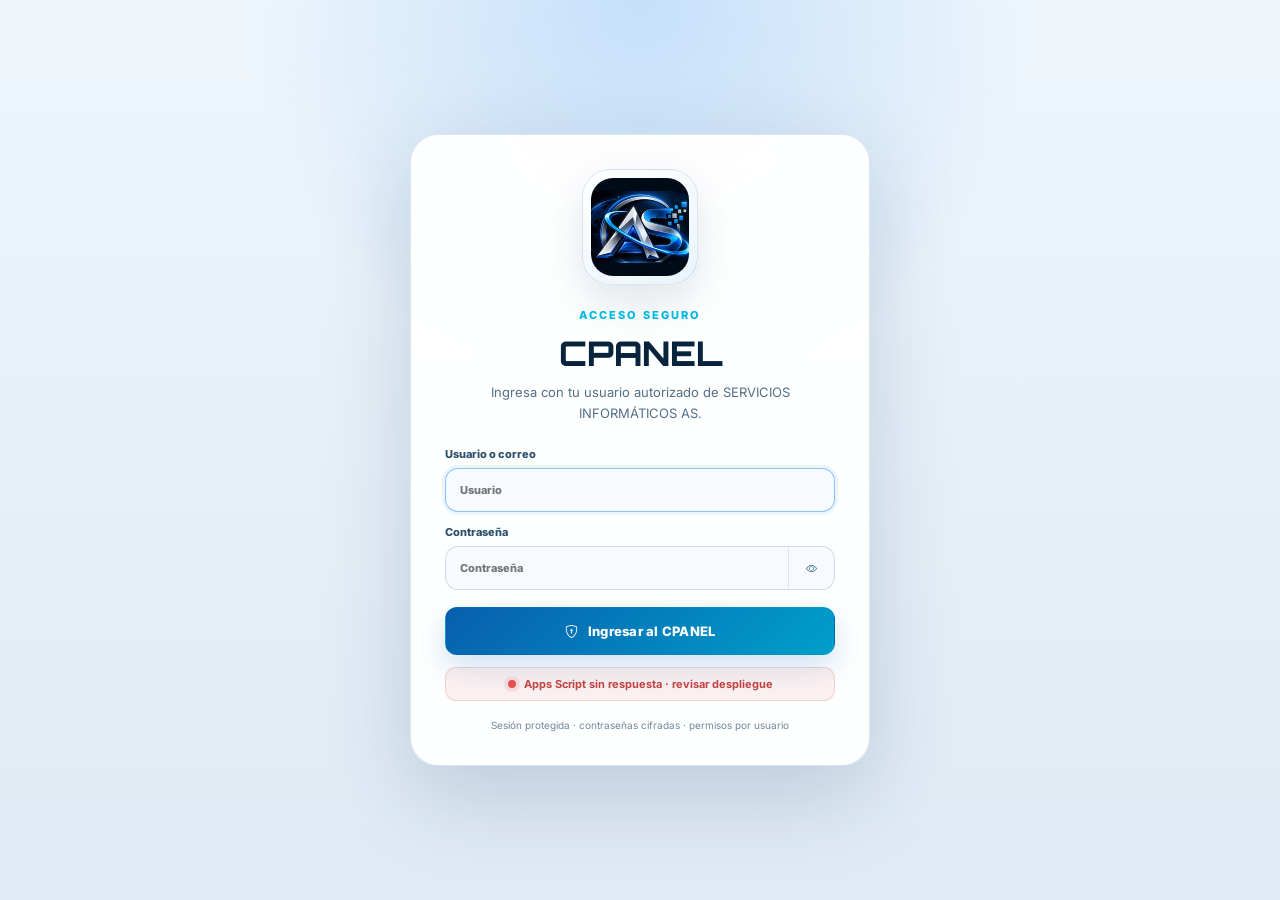
==== cpanel.html @ bd715e0c "Add files via upload" ====
<!doctype html>
<html lang="es">
<head>
  <meta charset="utf-8"><meta name="viewport" content="width=device-width,initial-scale=1">
  <title>CPANEL | SERVICIOS INFORMÁTICOS AS</title>
  <meta name="theme-color" content="#eef5fb">
  <meta name="robots" content="noindex,nofollow,noarchive,nosnippet">
  <meta name="referrer" content="no-referrer">
  <link rel="icon" type="image/png" href="favicon.png"/>
  <link rel="preload" as="image" href="logo-as-icon.webp">
  <link rel="stylesheet" href="styles.min.css?v=3.13.1"><link rel="stylesheet" href="cpanel.min.css?v=3.13.1">
  <link rel="preconnect" href="https://fonts.googleapis.com"><link rel="preconnect" href="https://fonts.gstatic.com" crossorigin>
  <link href="https://fonts.googleapis.com/css2?family=Inter:wght@400;500;600;700;800&family=Orbitron:wght@500;600;700;800&display=swap" rel="stylesheet" media="print" onload="this.media='all'">
  <link rel="stylesheet" href="https://cdn.jsdelivr.net/npm/bootstrap-icons@1.13.1/font/bootstrap-icons.min.css" media="print" onload="this.media='all'">
</head>
<body class="admin-body theme-light" data-theme="light">

<section class="admin-login-screen" id="adminLoginScreen">
  <div class="admin-login-card">
    <div class="admin-login-logo"><img src="logo-as-icon.webp" alt="AS"></div>
    <span class="eyebrow">ACCESO SEGURO</span>
    <h1>CPANEL</h1>
    <p>Ingresa con tu usuario autorizado de SERVICIOS INFORMÁTICOS AS.</p>
    <form id="adminLoginForm" autocomplete="on">
      <label><span>Usuario o correo</span><input id="adminLoginUser" autocomplete="username" required placeholder="Usuario"></label>
      <label><span>Contraseña</span><div class="password-field"><input id="adminLoginPassword" type="password" autocomplete="current-password" required placeholder="Contraseña"><button type="button" id="toggleAdminPassword" aria-label="Mostrar u ocultar contraseña"><i class="bi bi-eye"></i></button></div></label>
      <button class="btn btn-primary btn-block admin-login-button" id="adminLoginButton" type="submit"><i class="bi bi-shield-lock"></i> Ingresar al CPANEL</button>
    </form>
    <div class="admin-login-message hidden" id="adminLoginMessage"></div>
    <div class="admin-login-server-status is-checking" id="adminLoginServerStatus"><span></span><b>Verificando servidor…</b></div>
    <small class="admin-login-foot">Sesión protegida · contraseñas cifradas · permisos por usuario</small>
  </div>
</section>

<div class="admin-shell hidden" id="adminShell">
  <aside class="admin-sidebar" id="adminSidebar">
    <div class="admin-brand admin-brand-single"><img id="adminLogo" src="logo-as-icon.webp" width="180" height="180" decoding="async" alt="SERVICIOS INFORMÁTICOS AS"><span>CPANEL</span></div>
    <nav class="admin-nav">
      <button class="active" data-view="dashboard" data-module="dashboard"><i class="bi bi-grid"></i> Dashboard</button>
      <button data-view="products" data-module="products"><i class="bi bi-box-seam"></i> Productos</button>
      <button data-view="categories" data-module="categories"><i class="bi bi-tags"></i> Categorías</button>
      <button data-view="banners" data-module="banners"><i class="bi bi-images"></i> Carrusel</button>
      <button data-view="orders" data-module="orders"><i class="bi bi-bag-check"></i> Pedidos</button>
      <button data-view="requests" data-module="requests"><i class="bi bi-clipboard-data"></i> Solicitudes</button>
      <button data-view="virtual" data-module="virtual"><i class="bi bi-robot"></i> AS Virtual</button>
      <button data-view="office" data-module="office"><i class="bi bi-building-gear"></i> Oficina Virtual</button>
      <button data-view="content" data-module="content"><i class="bi bi-pencil-square"></i> Contenido Web</button>
      <button data-view="users" data-module="users"><i class="bi bi-people"></i> Usuarios y permisos</button>
      <button data-view="settings" data-module="settings"><i class="bi bi-gear"></i> Configuración</button>
    </nav>
    <div class="sidebar-bottom"><a href="index.html" class="btn btn-light btn-block"><i class="bi bi-globe2"></i> Ver web</a></div>
  </aside>

  <main class="admin-main">
    <header class="admin-top"><div class="admin-top-heading"><button class="admin-menu-toggle" id="adminMenuToggle" type="button" aria-label="Abrir o cerrar menú" aria-controls="adminSidebar" aria-expanded="true"><i class="bi bi-list"></i></button><div><span class="eyebrow">SERVICIOS INFORMÁTICOS AS</span><h1 id="viewTitle">Dashboard</h1></div></div><div class="admin-top-actions"><button class="admin-module-sync" id="adminModuleSync" type="button" title="Sincronizar módulo abierto"><i class="bi bi-arrow-repeat"></i><span>SINCRONIZAR</span></button><div class="admin-notification-wrap">
  <button class="admin-notification-bell" id="adminNotificationBell" type="button" aria-label="Notificaciones" aria-expanded="false">
    <i class="bi bi-bell"></i><span class="admin-notification-count hidden" id="adminNotificationCount">0</span>
  </button>
  <aside class="admin-notification-panel" id="adminNotificationPanel" aria-hidden="true">
    <div class="notification-panel-head">
      <div><span class="eyebrow">CENTRO</span><strong>Notificaciones</strong><small id="adminNotificationSyncText">Sincronización automática</small></div>
      <button type="button" class="notification-refresh" id="adminNotificationSyncNow" title="Sincronizar ahora"><i class="bi bi-arrow-clockwise"></i></button>
    </div>
    <div class="notification-panel-actions"><button type="button" id="adminNotificationMarkAll"><i class="bi bi-check2-all"></i> Marcar todas</button><span id="adminNotificationAutoLabel">Auto · 15 s</span></div>
    <div class="admin-notification-list" id="adminNotificationList"></div>
  </aside>
</div><div class="admin-theme-switch" id="adminThemeToggle"><button type="button" data-admin-theme="dark"><i class="bi bi-moon-stars"></i><span>Oscuro</span></button><button type="button" data-admin-theme="light"><i class="bi bi-sun"></i><span>Claro</span></button></div><div class="admin-user-chip"><span class="admin-user-avatar"><i class="bi bi-person-check"></i></span><span><strong id="currentAdminName">Usuario</strong><small id="currentAdminRole">ROL</small></span><button id="adminLogout" type="button" title="Cerrar sesión"><i class="bi bi-box-arrow-right"></i></button></div><div class="admin-connection-wrap"><div class="online-pill" id="adminConnection"><span></span><b id="adminConnectionText">Conectando...</b></div><button class="admin-retry hidden" id="adminRetry" type="button"><i class="bi bi-arrow-clockwise"></i> Reintentar</button></div></div></header>

    <section class="admin-view active" id="view-dashboard">
      <div class="kpi-grid circular-kpis">
        <div class="kpi-card kpi-circle"><i class="bi bi-box-seam"></i><strong id="kpiProducts">0</strong><span>Productos</span></div>
        <div class="kpi-card kpi-circle"><i class="bi bi-receipt"></i><strong id="kpiOrders">0</strong><span>Pedidos pendientes</span></div>
        <div class="kpi-card kpi-circle"><i class="bi bi-envelope-paper"></i><strong id="kpiRequests">0</strong><span>Solicitudes nuevas</span></div>
        <div class="kpi-card kpi-circle"><i class="bi bi-boxes"></i><strong id="kpiStock">0</strong><span>Stock total</span></div>
      </div>
      <div class="admin-card"><h2>Resumen</h2><div id="dashboardSummary" class="summary-list"></div></div>
    </section>

    <section class="admin-view" id="view-products">
      <div class="admin-card"><div class="card-head"><div><span class="eyebrow">Catálogo</span><h2>Productos</h2></div><button class="btn btn-primary" id="newProduct">+ Nuevo producto</button></div>
        <div class="editor hidden" id="productEditor"><input type="hidden" id="pId"><input type="hidden" id="pImageId"><input type="hidden" id="pImageUrl">
          <div class="form-grid"><input id="pName" placeholder="Nombre"><input id="pPrice" type="number" placeholder="Precio"><label class="admin-field"><span>Categoría</span><select id="pCategory"><option value="">Cargando categorías...</option></select></label><input id="pStock" type="number" placeholder="Stock"><input id="pOccasion" placeholder="Ocasión"><label class="file-field">Foto<input id="pImage" type="file" accept="image/*"></label><textarea id="pDescription" class="span-2" placeholder="Descripción"></textarea></div>
          <div class="available-categories-panel">
            <div class="available-categories-head"><div><strong>Categorías disponibles</strong><small>Selecciona una para asignarla al producto.</small></div><button type="button" class="category-manage-btn" id="goCategories">Administrar categorías</button></div>
            <div class="available-categories" id="availableCategories"></div>
          </div>
          <label class="check"><input id="pFeatured" type="checkbox"> Mostrar como destacado</label>
          <div class="editor-actions"><button class="btn btn-primary" id="saveProduct">Guardar</button><button class="btn btn-light" data-cancel="productEditor">Cancelar</button></div>
        </div>
        <div class="admin-toolbar"><input id="productSearch" placeholder="Buscar producto..."><select id="productFilter"><option value="">Todas las categorías</option></select></div>
        <div class="table-wrap" id="productsTable"></div>
      </div>
    </section>

    <section class="admin-view" id="view-categories">
      <div class="admin-card"><div class="card-head"><div><span class="eyebrow">Organización</span><h2>Categorías</h2></div><button class="btn btn-primary" id="newCategory">+ Nueva categoría</button></div>
        <div class="editor hidden" id="categoryEditor"><input type="hidden" id="cId"><input type="hidden" id="cImageId"><input type="hidden" id="cImageUrl"><div class="form-grid"><input id="cName" placeholder="Nombre"><input id="cOrder" type="number" placeholder="Orden"><label class="file-field span-2">Imagen<input id="cImage" type="file" accept="image/*"></label><textarea id="cDescription" class="span-2" placeholder="Descripción"></textarea></div><div class="editor-actions"><button class="btn btn-primary" id="saveCategory">Guardar</button><button class="btn btn-light" data-cancel="categoryEditor">Cancelar</button></div></div>
        <div class="table-wrap" id="categoriesTable"></div>
      </div>
    </section>

    <section class="admin-view" id="view-banners">
      <div class="admin-card"><div class="card-head"><div><span class="eyebrow">Portada</span><h2>Carrusel</h2></div><button class="btn btn-primary" id="newBanner">+ Nuevo banner</button></div>
        <div class="editor hidden" id="bannerEditor"><input type="hidden" id="bId"><input type="hidden" id="bImageId"><input type="hidden" id="bImageUrl"><div class="form-grid"><input id="bTitle" placeholder="Título"><input id="bSubtitle" placeholder="Subtítulo"><input id="bCta" placeholder="Texto botón"><input id="bLink" placeholder="#solicitud"><input id="bOrder" type="number" placeholder="Orden"><label class="file-field">Imagen<input id="bImage" type="file" accept="image/*"></label></div><div class="editor-actions"><button class="btn btn-primary" id="saveBanner">Guardar</button><button class="btn btn-light" data-cancel="bannerEditor">Cancelar</button></div></div>
        <div class="table-wrap" id="bannersTable"></div>
      </div>
    </section>

    <section class="admin-view" id="view-orders"><div class="admin-card"><span class="eyebrow">Catálogo</span><h2>Pedidos</h2><div class="table-wrap" id="ordersTable"></div></div></section>
    <section class="admin-view" id="view-requests"><div class="admin-card"><span class="eyebrow">Cotizaciones</span><h2>Solicitudes</h2><div class="table-wrap" id="requestsTable"></div></div></section>
    <section class="admin-view" id="view-virtual"><div class="admin-card"><div class="card-head"><div><span class="eyebrow">AS VIRTUAL</span><h2>Mensajes del chatbox</h2></div></div><div class="virtual-admin-kpis" id="virtualKpis"></div><div class="admin-toolbar virtual-toolbar"><input id="virtualSearch" placeholder="Buscar por nombre, contacto o mensaje..."><select id="virtualFilter"><option value="">Todos los estados</option><option>NUEVO</option><option>EN_PROCESO</option><option>CONTACTADO</option><option>CERRADO</option></select></div><div id="virtualTable"></div></div></section>


    <section class="admin-view" id="view-office">
      <div class="admin-card office-card">
        <div class="card-head"><div><span class="eyebrow">AS VIRTUAL OFICINA</span><h2>Cotizaciones y atención</h2><p class="office-intro">Crea cotizaciones, genera PDF, envía por correo y prepara respuestas para clientes.</p></div><button class="btn btn-primary" id="newQuote"><i class="bi bi-file-earmark-plus"></i> Nueva cotización</button></div>
        <div class="office-grid">
          <div class="office-quote-editor" id="quoteEditor">
            <div class="office-section-title"><i class="bi bi-person-vcard"></i><div><strong>Cliente</strong><small>Datos usados en el PDF y el envío.</small></div></div>
            <input type="hidden" id="qId">
            <div class="form-grid">
              <input id="qName" placeholder="Nombre cliente">
              <input id="qCompany" placeholder="Empresa">
              <input id="qRut" placeholder="RUT">
              <input id="qPhone" placeholder="WhatsApp">
              <input id="qEmail" type="email" placeholder="Correo">
              <input id="qValidDays" type="number" min="1" value="15" placeholder="Validez días">
            </div>
            <div class="office-section-title quote-items-title"><i class="bi bi-list-check"></i><div><strong>Detalle de cotización</strong><small>Agrega uno o más servicios o productos.</small></div><button type="button" class="office-mini-btn" id="addQuoteItem"><i class="bi bi-plus-lg"></i> Agregar línea</button></div>
            <div id="quoteItems" class="quote-items"></div>
            <div class="quote-options">
              <label class="check"><input id="qApplyIva" type="checkbox" checked> Aplicar IVA 19%</label>
              <textarea id="qNotes" placeholder="Observaciones, condiciones o alcance de la propuesta"></textarea>
            </div>
            <div class="quote-live-total" id="quoteLiveTotal"><span>Subtotal <b>$0</b></span><span>IVA <b>$0</b></span><strong>Total <b>$0</b></strong></div>
            <div class="editor-actions office-actions">
              <button class="btn btn-primary" id="generateQuote"><i class="bi bi-file-earmark-pdf"></i> Generar PDF</button>
              <button class="btn btn-light" id="generateAndEmail"><i class="bi bi-envelope-check"></i> Generar y enviar correo</button>
              <button class="btn btn-light btn-whatsapp" id="generateAndWhatsapp"><i class="bi bi-whatsapp"></i> Generar y WhatsApp</button>
              <button class="btn btn-light" id="clearQuote"><i class="bi bi-eraser"></i> Limpiar</button>
            </div>
          </div>
          <aside class="office-side">
            <div class="office-side-card"><i class="bi bi-file-earmark-pdf"></i><strong>PDF automático</strong><span>Se guarda en Google Drive y queda enlazado a la cotización.</span></div>
            <div class="office-side-card"><i class="bi bi-envelope-paper"></i><strong>Correo</strong><span>Puede enviar el PDF directamente si el cliente tiene email.</span></div>
            <div class="office-side-card"><i class="bi bi-whatsapp"></i><strong>WhatsApp</strong><span>Envía el PDF directamente con WhatsApp Business Cloud API. Sin API, prepara el mensaje y enlace al PDF.</span></div>
          </aside>
        </div>
      </div>
      <div class="admin-card"><div class="card-head"><div><span class="eyebrow">HISTORIAL</span><h2>Cotizaciones</h2></div></div><div class="table-wrap" id="quotesTable"></div></div>
    </section>



    <section class="admin-view" id="view-content">
      <div class="admin-card cms-admin-card">
        <div class="card-head">
          <div><span class="eyebrow">CONTENIDO WEB</span><h2>Textos, botones y módulos</h2><p class="office-intro">Edita desde aquí los textos visibles de la web. La página pública trabaja con memoria local y solo consulta una versión liviana al cargar o navegar; si no hay cambios, no vuelve a descargar todo.</p></div>
          <div class="cms-card-actions"><a class="btn btn-light" href="index.html" target="_blank" rel="noopener"><i class="bi bi-box-arrow-up-right"></i> Vista previa</a><button class="btn btn-primary" id="saveWebContent"><i class="bi bi-cloud-arrow-up"></i> Publicar cambios</button></div>
        </div>
        <div class="cms-status-strip">
          <span><i class="bi bi-device-ssd"></i><strong>Memoria local</strong><small>La web abre inmediatamente con el último contenido guardado.</small></span>
          <span><i class="bi bi-arrow-repeat"></i><strong>Sin polling</strong><small>No se consulta el servidor a cada rato.</small></span>
          <span><i class="bi bi-lightning-charge"></i><strong>Actualización inteligente</strong><small>Solo descarga cambios cuando detecta una nueva versión.</small></span>
        </div>
        <div class="admin-toolbar cms-toolbar"><input id="webContentSearch" placeholder="Buscar texto, botón o módulo..."><select id="webContentGroup"><option value="">Todos los módulos</option></select><button class="btn btn-light" id="resetWebContentFilter" type="button"><i class="bi bi-x-circle"></i> Limpiar filtro</button></div>
        <div class="cms-editor-grid" id="webContentEditor"></div>
        <div class="cms-sticky-save"><span id="webContentDirtyText">Sin cambios pendientes</span><button class="btn btn-primary" id="saveWebContentBottom"><i class="bi bi-cloud-arrow-up"></i> Publicar cambios</button></div>
      </div>
    </section>

    <section class="admin-view" id="view-users">
      <div class="admin-card">
        <div class="card-head"><div><span class="eyebrow">SEGURIDAD</span><h2>Usuarios y permisos</h2><p class="office-intro">Controla quién puede entrar al CPANEL y qué módulos puede ver, editar o eliminar.</p></div><button class="btn btn-primary" id="newAdminUser"><i class="bi bi-person-plus"></i> Nuevo usuario</button></div>
        <div class="editor hidden user-editor" id="adminUserEditor">
          <input type="hidden" id="uId">
          <div class="form-grid">
            <input id="uName" placeholder="Nombre completo">
            <input id="uEmail" type="email" placeholder="Correo">
            <input id="uUsername" placeholder="Usuario de acceso">
            <select id="uRole"><option value="ADMIN">Administrador</option><option value="GERENCIA">Gerencia</option><option value="OPERADOR">Operador</option><option value="LECTURA">Solo lectura</option></select>
            <input id="uPassword" type="password" autocomplete="new-password" placeholder="Contraseña (mín. 10 caracteres)">
            <label class="check user-active-check"><input id="uActive" type="checkbox" checked> Usuario activo</label>
          </div>
          <div class="user-password-note"><i class="bi bi-shield-check"></i><span>Las contraseñas se guardan únicamente como hash seguro. Al editar un usuario, deja la contraseña vacía para conservar la actual.</span></div>
          <div class="permission-editor">
            <div class="permission-head"><div><strong>Permisos por módulo</strong><small>Ver, editar y eliminar se validan también en el servidor.</small></div><button type="button" class="category-manage-btn" id="applyRolePermissions">Aplicar permisos del rol</button></div>
            <div class="permission-grid" id="permissionGrid"></div>
          </div>
          <div class="editor-actions"><button class="btn btn-primary" id="saveAdminUser"><i class="bi bi-floppy"></i> Guardar usuario</button><button class="btn btn-light" data-cancel="adminUserEditor">Cancelar</button></div>
        </div>
        <div class="admin-toolbar"><input id="adminUserSearch" placeholder="Buscar usuario..."><select id="adminUserRoleFilter"><option value="">Todos los roles</option><option>ADMIN</option><option>GERENCIA</option><option>OPERADOR</option><option>LECTURA</option></select></div>
        <div class="table-wrap" id="adminUsersTable"></div>
      </div>
    </section>

    <section class="admin-view" id="view-settings">
      <div class="admin-card"><span class="eyebrow">Sitio</span><h2>Configuración</h2>
        <input type="hidden" id="sLogoId">
        <div class="form-grid"><input id="sBusiness" placeholder="Nombre / marca"><input id="sWhatsapp" placeholder="WhatsApp"><input id="sEmail" placeholder="Correo"><input id="sAddress" placeholder="Dirección / ubicación"><input id="sAssistantName" placeholder="Nombre del chatbox inteligente"><select id="sDefaultTheme"><option value="dark">Tema web por defecto: Oscuro</option><option value="light">Tema web por defecto: Claro</option></select><input id="sInstagram" placeholder="URL Instagram">
<input id="sFacebook" placeholder="URL Facebook">
<input id="sTiktok" placeholder="URL TikTok">
<div class="span-2" style="font-size:13px;color:#7f6a62;margin-top:-2px">
  Los iconos de Instagram, Facebook y TikTok siempre se muestran en la web. Al guardar aquí las URLs reales, quedarán enlazados automáticamente.
</div><input id="sDelivery" type="number" placeholder="Valor despacho"><label class="file-field span-2">Logo<input id="sLogo" type="file" accept="image/*"></label></div>
        <button class="btn btn-primary" id="saveSettings">Guardar configuración</button>
      </div>

      <div class="admin-card whatsapp-cloud-settings">
        <span class="eyebrow">WHATSAPP BUSINESS</span><h2>Envío directo de PDF</h2>
        <p class="office-intro">Configura WhatsApp Business Cloud API para que AS Virtual envíe las cotizaciones PDF como documento adjunto directamente al cliente.</p>
        <div class="form-grid">
          <input id="waPhoneNumberId" placeholder="Phone Number ID de Meta">
          <input id="waGraphVersion" placeholder="Versión Graph API (ej. v23.0)" value="v23.0">
          <input id="waAccessToken" class="span-2" type="password" autocomplete="off" placeholder="Access Token (déjalo vacío para conservar el actual)">
        </div>
        <div class="wa-cloud-status" id="waCloudStatus"><span class="status-dot"></span><strong>No configurado</strong></div>
        <div class="editor-actions">
          <button class="btn btn-primary" id="saveWhatsAppCloud"><i class="bi bi-whatsapp"></i> Guardar integración WhatsApp</button>
          <button class="btn btn-light danger-soft" id="clearWhatsAppToken"><i class="bi bi-key"></i> Quitar token</button>
        </div>
      </div>
    </section>
  </main>
</div>
<div class="admin-menu-overlay" id="adminMenuOverlay" aria-hidden="true"></div>
<div class="admin-notification-popups" id="adminNotificationPopups" aria-live="polite"></div>

<div class="product-image-modal" id="productImageModal" aria-hidden="true" role="dialog" aria-modal="true" aria-labelledby="productImageModalTitle">
  <div class="product-image-modal-card">
    <button type="button" class="product-image-modal-close" onclick="closeProductImageModal()" aria-label="Cerrar"><i class="bi bi-x-lg"></i></button>
    <div class="product-image-modal-head"><span class="eyebrow">VISTA DE PRODUCTO</span><h3 id="productImageModalTitle">Producto</h3></div>
    <div class="product-image-modal-stage"><img id="productImageModalImg" alt="Producto"></div>
    <small>Presiona Esc, la X o toca fuera de la imagen para cerrar.</small>
  </div>
</div>

<div class="admin-global-splash" id="adminGlobalSplash" aria-hidden="true" role="status" aria-live="polite">
  <div class="admin-global-splash-panel">
    <div class="admin-global-splash-orbit" aria-hidden="true">
      <span class="admin-splash-ring ring-one"></span>
      <span class="admin-splash-ring ring-two"></span>
      <span class="admin-splash-ring ring-three"></span>
      <div class="admin-global-splash-logo"><img src="logo-as-icon.webp" alt=""></div>
    </div>
    <strong id="adminGlobalSplashText">Procesando...</strong>
    <div class="admin-global-splash-status" id="adminGlobalSplashStatus"><span></span><span></span><span></span></div>
    <small>SERVICIOS INFORMÁTICOS AS</small>
  </div>
</div>

<div class="toast" id="adminToast"></div>
<script src="config.min.js?v=3.13.1"></script><script src="api.min.js?v=3.13.1"></script><script src="cms-defaults.min.js?v=3.13.1"></script><script src="cpanel.min.js?v=3.13.1"></script>
</body></html>
---- styles.min.css ----
:root{
  --bg:#050b14;--bg-2:#081322;--panel:#0c1728;--panel-2:#101d30;--line:rgba(142,190,255,.16);
  --text:#edf7ff;--muted:#90a7bf;--blue:#118cff;--cyan:#19e6ff;--cyan-2:#66f5ff;--silver:#d9e5f0;
  --shadow:0 24px 70px rgba(0,0,0,.32);--radius:24px;--header:82px;
}
*{box-sizing:border-box}html{scroll-behavior:smooth}body{margin:0;background:linear-gradient(180deg,#040912 0,#07101c 42%,#040a12 100%);color:var(--text);font-family:Inter,Arial,sans-serif;overflow-x:hidden}body:before{content:"";position:fixed;inset:0;pointer-events:none;background-image:linear-gradient(rgba(255,255,255,.018) 1px,transparent 1px),linear-gradient(90deg,rgba(255,255,255,.018) 1px,transparent 1px);background-size:48px 48px;mask-image:linear-gradient(to bottom,rgba(0,0,0,.6),transparent 70%);z-index:-1}a{color:inherit;text-decoration:none}button,input,textarea,select{font:inherit}button{cursor:pointer}.hidden{display:none!important}.span-2{grid-column:span 2}.eyebrow{display:inline-flex;align-items:center;gap:9px;color:var(--cyan);font-size:11px;font-weight:800;letter-spacing:.19em;text-transform:uppercase}.live-dot{width:8px;height:8px;border-radius:50%;background:var(--cyan);box-shadow:0 0 16px var(--cyan)}
.btn{display:inline-flex;align-items:center;justify-content:center;gap:10px;min-height:48px;padding:0 20px;border:1px solid transparent;border-radius:12px;font-size:13px;font-weight:800;letter-spacing:.02em;transition:.25s}.btn-primary{background:linear-gradient(135deg,#0d7eff,#20dfff);color:#03101d;box-shadow:0 14px 35px rgba(17,140,255,.22)}.btn-primary:hover{transform:translateY(-2px);box-shadow:0 18px 42px rgba(25,230,255,.26)}.btn-glass,.btn-light{background:rgba(255,255,255,.04);color:var(--text);border-color:var(--line);backdrop-filter:blur(12px)}.btn-glass:hover,.btn-light:hover{border-color:rgba(25,230,255,.42);background:rgba(25,230,255,.08)}.btn-outline{border-color:rgba(25,230,255,.4);color:var(--cyan);background:transparent}.btn-block{width:100%}.text-link{display:inline-flex;align-items:center;gap:8px;color:var(--cyan);font-weight:800;font-size:13px}.text-link:hover{gap:12px}

/* SPLASH */
.splash-screen{position:fixed;inset:0;z-index:500;background:rgba(1,6,14,.88);backdrop-filter:blur(18px);display:grid;place-items:center;transition:.65s ease;overflow:hidden}.splash-screen.hide{opacity:0;visibility:hidden;transform:scale(1.04)}.splash-glow{position:absolute;width:min(72vw,780px);height:min(72vw,780px);border-radius:50%;background:radial-gradient(circle,rgba(14,139,255,.22),rgba(25,230,255,.05) 38%,transparent 72%);filter:blur(10px)}.splash-card{position:relative;text-align:center;width:min(92vw,620px);padding:42px 28px;border:1px solid rgba(73,202,255,.16);border-radius:30px;background:linear-gradient(180deg,rgba(12,24,42,.72),rgba(5,12,22,.42));box-shadow:0 40px 120px rgba(0,0,0,.45);overflow:hidden}.splash-card:after{content:"";position:absolute;inset:0;border-radius:inherit;padding:1px;background:linear-gradient(135deg,rgba(25,230,255,.6),transparent 36%,rgba(18,116,255,.5));-webkit-mask:linear-gradient(#000 0 0) content-box,linear-gradient(#000 0 0);-webkit-mask-composite:xor;mask-composite:exclude;pointer-events:none}.splash-logo{width:190px;height:190px;border-radius:34px;object-fit:cover;margin:auto;box-shadow:0 0 40px rgba(17,140,255,.25)}.splash-kicker{margin-top:18px;color:var(--cyan);font-size:10px;font-weight:800;letter-spacing:.32em}.splash-card h1{font-family:Orbitron,sans-serif;font-size:clamp(22px,4vw,34px);letter-spacing:.05em;margin:12px 0 8px}.splash-card p{color:var(--muted);margin:0}.splash-loader{width:120px;height:3px;background:rgba(255,255,255,.08);margin:26px auto 0;overflow:hidden;border-radius:999px}.splash-loader span{display:block;width:44%;height:100%;background:linear-gradient(90deg,var(--blue),var(--cyan));animation:loading 1s infinite alternate ease-in-out}@keyframes loading{to{transform:translateX(130%)}}

/* TOP + HEADER */
.announcement-bar{height:34px;padding:0 max(18px,calc((100vw - 1240px)/2));display:flex;align-items:center;justify-content:space-between;gap:18px;background:#03101b;border-bottom:1px solid rgba(255,255,255,.05);font-size:10px;letter-spacing:.12em;text-transform:uppercase;color:#98adc2}.announcement-bar a{color:var(--cyan);font-weight:700}.site-header{position:sticky;top:0;z-index:120;background:rgba(4,10,19,.82);backdrop-filter:blur(22px);border-bottom:1px solid rgba(157,204,255,.11)}.header-inner{max-width:1280px;height:var(--header);padding:0 22px;margin:auto;display:flex;align-items:center;gap:26px}.brand{display:flex;align-items:center;gap:12px;min-width:282px}.brand img{width:48px;height:48px;border-radius:12px;object-fit:cover;border:1px solid rgba(90,211,255,.22);box-shadow:0 8px 28px rgba(5,130,255,.15)}.brand span{display:grid}.brand strong{font-family:Orbitron,sans-serif;font-size:13px;letter-spacing:.05em;white-space:nowrap}.brand small{font-size:9px;color:var(--muted);letter-spacing:.13em;text-transform:uppercase;margin-top:4px}.main-nav{display:flex;align-items:center;justify-content:center;gap:4px;flex:1}.main-nav>a,.nav-trigger{height:42px;padding:0 12px;display:flex;align-items:center;gap:6px;border:0;background:transparent;color:#c8d8e8;font-size:12px;font-weight:700}.main-nav>a:hover,.nav-trigger:hover{color:var(--cyan)}.nav-group{position:relative}.nav-menu{display:none;position:absolute;top:41px;left:0;width:230px;padding:9px;border-radius:14px;background:rgba(8,20,36,.98);border:1px solid var(--line);box-shadow:var(--shadow)}.nav-group:hover .nav-menu{display:grid}.nav-menu a{padding:11px 12px;border-radius:9px;font-size:12px;color:#c9d9e8}.nav-menu a:hover{background:rgba(25,230,255,.08);color:var(--cyan)}.header-actions{display:flex;align-items:center;gap:8px}.round-button,.cart-button,.mobile-toggle{position:relative;width:42px;height:42px;border-radius:12px;border:1px solid var(--line);background:rgba(255,255,255,.03);color:var(--text);display:grid;place-items:center}.cart-button span{position:absolute;right:-5px;top:-6px;background:var(--cyan);color:#00111c;width:18px;height:18px;border-radius:50%;display:grid;place-items:center;font-size:9px;font-weight:900}.mobile-toggle{display:none}

/* HERO */
.hero{position:relative;min-height:720px;overflow:hidden;border-bottom:1px solid var(--line);background:radial-gradient(circle at 76% 28%,rgba(14,131,255,.16),transparent 32%),radial-gradient(circle at 22% 70%,rgba(25,230,255,.09),transparent 26%)}.hero-grid-pattern{position:absolute;inset:0;background-image:linear-gradient(rgba(83,179,255,.05) 1px,transparent 1px),linear-gradient(90deg,rgba(83,179,255,.05) 1px,transparent 1px);background-size:64px 64px;transform:perspective(850px) rotateX(63deg) scale(1.6);transform-origin:center bottom;opacity:.45;top:42%}.hero-orb{position:absolute;border-radius:50%;filter:blur(2px)}.hero-orb-a{width:360px;height:360px;right:7%;top:13%;border:1px solid rgba(25,230,255,.15);box-shadow:inset 0 0 80px rgba(16,125,255,.04)}.hero-orb-b{width:620px;height:620px;right:-10%;top:-6%;border:1px solid rgba(13,126,255,.08)}.hero-stage{position:relative;max-width:1280px;min-height:720px;margin:auto;padding:70px 22px 86px;display:grid;grid-template-columns:1.02fr .98fr;align-items:center;gap:48px}.hero-slides{position:relative;min-height:430px}.hero-slide{position:absolute;inset:0;opacity:0;transform:translateY(18px);pointer-events:none;transition:.55s ease;display:flex;align-items:center}.hero-slide.active{opacity:1;transform:none;pointer-events:auto}.hero-banner-image{position:absolute;inset:-20px 8% -20px -8%;background-size:cover;background-position:center;border-radius:28px;opacity:.10;filter:saturate(.7) contrast(1.05);mask-image:linear-gradient(90deg,#000 0%,rgba(0,0,0,.75) 55%,transparent 100%);pointer-events:none}.hero-copy{position:relative;z-index:1;max-width:670px}.hero-copy h1{font-family:Orbitron,sans-serif;font-size:clamp(42px,5.3vw,72px);line-height:1.04;letter-spacing:-.045em;margin:18px 0 20px;background:linear-gradient(180deg,#fff 25%,#b9d4ed 100%);-webkit-background-clip:text;color:transparent}.hero-copy p{font-size:18px;line-height:1.75;color:#9fb5ca;max-width:650px}.hero-actions{display:flex;gap:11px;flex-wrap:wrap;margin-top:30px}.hero-micro{display:flex;gap:22px;flex-wrap:wrap;margin-top:26px;color:#8da5bc;font-size:11px}.hero-micro span{display:flex;gap:7px;align-items:center}.hero-micro i{color:var(--cyan)}.hero-brand-visual{position:relative;display:grid;place-items:center;min-height:520px}.hero-brand-visual img.hero-device-shot{position:relative;width:min(100%,410px);border-radius:34px;box-shadow:0 40px 120px rgba(0,0,0,.46),0 0 80px rgba(4,137,255,.15);z-index:2;background:rgba(4,14,28,.92);border:1px solid rgba(67,201,255,.22)}.logo-energy-ring{position:absolute;width:510px;height:510px;border:1px solid rgba(25,230,255,.22);border-radius:50%;animation:spin 18s linear infinite}.logo-energy-ring:before,.logo-energy-ring:after{content:"";position:absolute;inset:35px;border-radius:50%;border:1px dashed rgba(48,142,255,.2)}.logo-energy-ring:after{inset:78px;animation:spinReverse 13s linear infinite}@keyframes spin{to{transform:rotate(360deg)}}@keyframes spinReverse{to{transform:rotate(-360deg)}}.floating-chip{position:absolute;z-index:3;padding:9px 12px;border-radius:10px;background:rgba(6,20,35,.86);border:1px solid rgba(44,195,255,.28);backdrop-filter:blur(12px);font-size:10px;font-weight:800;letter-spacing:.1em;color:#d8ebfb;box-shadow:0 12px 35px rgba(0,0,0,.25)}.floating-chip i{color:var(--cyan);margin-right:5px}.chip-one{top:10%;left:2%}.chip-two{right:1%;top:28%}.chip-three{left:5%;bottom:14%}.hero-controls{position:absolute;left:22px;bottom:34px;display:flex;align-items:center;gap:14px}.hero-arrow{width:38px;height:38px;border-radius:10px;border:1px solid var(--line);background:rgba(255,255,255,.03);color:#b8cadd}.hero-dots{display:flex;gap:7px}.hero-dot{width:22px;height:3px;border:0;padding:0;border-radius:999px;background:rgba(255,255,255,.18);transition:.3s}.hero-dot.active{width:42px;background:linear-gradient(90deg,var(--blue),var(--cyan))}

.capability-strip{max-width:1280px;margin:-1px auto 0;display:grid;grid-template-columns:repeat(4,1fr);border:1px solid var(--line);border-top:0;background:rgba(8,20,35,.72)}.capability-strip>div{display:flex;align-items:center;gap:13px;padding:22px;border-right:1px solid var(--line)}.capability-strip>div:last-child{border-right:0}.capability-strip i{font-size:24px;color:var(--cyan)}.capability-strip span{display:grid}.capability-strip strong{font-size:12px}.capability-strip small{font-size:10px;color:var(--muted);margin-top:4px}

/* GENERAL SECTIONS */
.section{max-width:1280px;margin:0 auto;padding:100px 22px}.section-heading{max-width:760px;margin-bottom:40px}.section-heading h2,.architecture-copy h2,.catalog-teaser h2,.final-cta h2,.about-copy h2{font-family:Orbitron,sans-serif;font-size:clamp(30px,4vw,52px);line-height:1.08;letter-spacing:-.035em;margin:12px 0 16px}.section-heading p,.architecture-copy>p,.catalog-teaser p,.final-cta p,.about-copy>p{color:var(--muted);line-height:1.75}.split-heading{max-width:none;display:grid;grid-template-columns:1fr .7fr;gap:50px;align-items:end}.split-heading p{margin:0}.centered{text-align:center;margin-left:auto;margin-right:auto}.services-grid{display:grid;grid-template-columns:repeat(4,1fr);gap:14px}.service-card{position:relative;min-height:310px;padding:28px 24px;border:1px solid var(--line);border-radius:20px;background:linear-gradient(160deg,rgba(13,28,48,.88),rgba(5,14,26,.78));overflow:hidden;transition:.28s}.service-card:before{content:"";position:absolute;width:150px;height:150px;right:-80px;top:-70px;background:radial-gradient(circle,rgba(25,230,255,.18),transparent 70%)}.service-card:hover{transform:translateY(-6px);border-color:rgba(25,230,255,.4);box-shadow:0 26px 70px rgba(0,0,0,.28)}.service-number{position:absolute;right:18px;top:18px;color:rgba(147,190,225,.24);font-family:Orbitron,sans-serif;font-size:11px}.service-icon{width:48px;height:48px;border-radius:13px;display:grid;place-items:center;background:linear-gradient(135deg,rgba(13,126,255,.16),rgba(25,230,255,.08));border:1px solid rgba(25,230,255,.2);color:var(--cyan);font-size:22px}.service-card h3{font-family:Orbitron,sans-serif;font-size:17px;margin:24px 0 12px}.service-card p{color:var(--muted);font-size:13px;line-height:1.7;min-height:88px}.service-card a{display:inline-flex;align-items:center;gap:8px;color:#ccecff;font-size:11px;font-weight:800;margin-top:8px}.service-card a:hover{color:var(--cyan)}

.architecture-section{display:grid;grid-template-columns:1fr 1fr;gap:70px;align-items:center}.feature-list{display:grid;gap:14px;margin:28px 0}.feature-list>div{display:flex;gap:13px;padding:15px 16px;border:1px solid var(--line);border-radius:14px;background:rgba(255,255,255,.025)}.feature-list i{font-size:22px;color:var(--cyan)}.feature-list span{display:grid}.feature-list strong{font-size:13px}.feature-list small{color:var(--muted);font-size:11px;margin-top:5px}.architecture-visual{display:grid;place-items:center}.system-map{position:relative;width:min(100%,560px);aspect-ratio:1;border-radius:50%;background:radial-gradient(circle,rgba(17,140,255,.12),rgba(4,12,24,.04) 60%)}.system-map svg{position:absolute;inset:0;width:100%;height:100%;fill:none;stroke:rgba(78,183,255,.18);stroke-width:1}.system-core{position:absolute;left:50%;top:50%;transform:translate(-50%,-50%);width:150px;height:150px;border-radius:50%;display:grid;place-items:center;background:#061423;border:1px solid rgba(25,230,255,.32);box-shadow:0 0 50px rgba(17,140,255,.16);z-index:2}.system-core img{width:92px;height:92px;border-radius:50%;object-fit:cover}.system-core span{font:700 9px Orbitron;color:var(--cyan);letter-spacing:.12em}.node{position:absolute;width:90px;height:90px;border-radius:20px;background:rgba(9,24,41,.92);border:1px solid var(--line);display:grid;place-items:center;text-align:center;z-index:3;box-shadow:0 15px 35px rgba(0,0,0,.2)}.node i{font-size:24px;color:var(--cyan)}.node span{font:700 8px Orbitron;color:#d8eaff}.node-web{left:9%;top:15%}.node-mobile{right:7%;top:19%}.node-api{right:-1%;bottom:24%}.node-db{left:7%;bottom:13%}.node-cloud{left:44%;top:-1%}

.tech-section{padding-top:70px;padding-bottom:70px;border-top:1px solid var(--line);border-bottom:1px solid var(--line)}.tech-cloud{display:flex;flex-wrap:wrap;justify-content:center;gap:10px}.tech-pill{padding:13px 17px;border-radius:999px;border:1px solid var(--line);background:rgba(255,255,255,.025);font-size:11px;font-weight:800;color:#c7daed}.tech-pill:hover{color:var(--cyan);border-color:rgba(25,230,255,.35)}
.process-grid{display:grid;grid-template-columns:repeat(4,1fr);gap:1px;border:1px solid var(--line);border-radius:22px;overflow:hidden}.process-grid article{min-height:250px;padding:28px;background:linear-gradient(160deg,rgba(12,25,43,.86),rgba(7,15,27,.75));border-right:1px solid var(--line)}.process-grid article:last-child{border-right:0}.process-grid span{font-family:Orbitron;color:var(--cyan);font-size:11px}.process-grid h3{font-family:Orbitron;margin:50px 0 12px}.process-grid p{color:var(--muted);font-size:13px;line-height:1.7}
.catalog-teaser{display:grid;grid-template-columns:1.1fr .9fr;gap:60px;align-items:center;border-top:1px solid var(--line)}.catalog-empty-preview{min-height:300px;border:1px dashed rgba(25,230,255,.28);border-radius:26px;background:linear-gradient(135deg,rgba(13,125,255,.06),rgba(25,230,255,.02));display:flex;flex-direction:column;align-items:center;justify-content:center;gap:10px;color:var(--muted)}.empty-icon{width:78px;height:78px;border-radius:22px;display:grid;place-items:center;border:1px solid rgba(25,230,255,.24);color:var(--cyan);font-size:34px;background:rgba(25,230,255,.05)}.catalog-empty-preview strong{color:var(--text);font:700 22px Orbitron}.catalog-empty-preview span{font-size:11px}.final-cta,.cta-band{position:relative;margin-bottom:80px;border:1px solid rgba(25,230,255,.25);border-radius:28px;background:radial-gradient(circle at 85% 30%,rgba(17,140,255,.18),transparent 30%),linear-gradient(140deg,#0a1728,#07111e);display:flex;align-items:center;justify-content:space-between;gap:40px;overflow:hidden}.final-cta:after,.cta-band:after{content:"AS";position:absolute;right:3%;bottom:-18%;font:800 170px Orbitron;color:rgba(255,255,255,.025);pointer-events:none}.final-cta>div:first-child,.cta-band>div:first-child{max-width:760px;position:relative;z-index:1}.final-cta-actions{display:flex;gap:10px;flex-wrap:wrap;position:relative;z-index:1}

/* SUBPAGES */
.view-hero{min-height:390px;display:flex;align-items:center;justify-content:center;text-align:center;padding:80px 22px;border-bottom:1px solid var(--line);background:radial-gradient(circle at 50% 10%,rgba(17,140,255,.16),transparent 38%)}.view-hero.compact{min-height:300px}.view-hero>div{max-width:880px}.view-hero h1{font-family:Orbitron;font-size:clamp(36px,5vw,64px);line-height:1.05;letter-spacing:-.04em;margin:16px 0}.view-hero p{color:var(--muted);font-size:17px;line-height:1.75}.specialty-grid,.solutions-grid,.policy-grid{display:grid;grid-template-columns:repeat(3,1fr);gap:16px}.specialty-grid article,.solution-card,.policy-grid article{padding:28px;border:1px solid var(--line);border-radius:20px;background:rgba(255,255,255,.025)}.specialty-grid article>div,.solution-card>div{font-size:28px;color:var(--cyan)}.specialty-grid h3,.solution-card h3,.policy-grid h3{font-family:Orbitron;font-size:18px;margin:20px 0 12px}.specialty-grid p,.solution-card p,.policy-grid p{color:var(--muted);line-height:1.7;font-size:13px}.solution-card a{display:inline-flex;gap:8px;color:var(--cyan);font-size:11px;font-weight:800;margin-top:12px}.about-layout{display:grid;grid-template-columns:.85fr 1.15fr;gap:70px;align-items:center}.about-logo img{width:100%;border-radius:28px;box-shadow:var(--shadow);border:1px solid var(--line)}.about-values{display:flex;flex-wrap:wrap;gap:10px;margin-top:24px}.about-values span{padding:9px 12px;border:1px solid var(--line);border-radius:999px;color:#c7d9e9;font-size:11px}.about-values i{color:var(--cyan)}

/* CATALOG */
.catalog-section{padding-top:60px}.category-filter{display:flex;flex-wrap:wrap;gap:8px;margin-bottom:24px}.category-filter a{padding:10px 14px;border-radius:999px;border:1px solid var(--line);font-size:11px;color:var(--muted)}.category-filter a.active,.category-filter a:hover{border-color:rgba(25,230,255,.45);color:var(--cyan);background:rgba(25,230,255,.05)}.product-grid{display:grid;grid-template-columns:repeat(4,1fr);gap:16px}.product-card{border:1px solid var(--line);border-radius:20px;overflow:hidden;background:rgba(255,255,255,.025)}.product-image{height:220px;position:relative;background:#0a1524}.product-image img{width:100%;height:100%;object-fit:cover}.product-placeholder{height:100%;display:grid;place-items:center;font-size:48px;color:var(--cyan)}.product-badge{position:absolute;left:14px;top:14px;padding:6px 9px;border-radius:999px;background:var(--cyan);color:#00111b;font-size:9px;font-weight:900}.product-body{padding:18px}.product-body small{color:var(--cyan);font-size:9px;text-transform:uppercase;letter-spacing:.14em}.product-body h3{font-family:Orbitron;font-size:15px;margin:10px 0}.product-body p{color:var(--muted);font-size:12px;line-height:1.55;min-height:56px}.product-bottom{display:flex;align-items:center;justify-content:space-between;gap:10px;margin-top:16px}.product-bottom strong{color:#d7f7ff}.add-button{border:1px solid rgba(25,230,255,.25);background:rgba(25,230,255,.07);color:var(--cyan);border-radius:10px;padding:9px 11px;font-size:10px;font-weight:800}.empty-catalog{max-width:820px;margin:20px auto 40px;text-align:center;padding:70px 28px;border:1px dashed rgba(25,230,255,.26);border-radius:28px;background:radial-gradient(circle at 50% 5%,rgba(15,130,255,.12),transparent 45%)}.empty-catalog-orbit{width:100px;height:100px;margin:0 auto 26px;border-radius:50%;border:1px solid rgba(25,230,255,.3);display:grid;place-items:center;box-shadow:0 0 40px rgba(17,140,255,.1)}.empty-catalog-orbit i{font-size:42px;color:var(--cyan)}.empty-catalog h2{font-family:Orbitron;font-size:clamp(26px,4vw,42px);margin:14px 0}.empty-catalog p{color:var(--muted);line-height:1.7;max-width:650px;margin:0 auto 24px}

/* REQUEST */
.request-layout{display:grid;grid-template-columns:.8fr 1.2fr;gap:26px;align-items:start}.request-info,.quote-form{border:1px solid var(--line);border-radius:22px;background:rgba(255,255,255,.025);padding:30px}.request-info h2,.quote-form h2{font-family:Orbitron;font-size:27px;margin:12px 0}.request-info>p{color:var(--muted);line-height:1.7}.contact-stack{display:grid;gap:10px;margin-top:26px}.contact-stack>div,.contact-stack>button{width:100%;display:grid;grid-template-columns:38px 1fr auto;align-items:center;gap:10px;text-align:left;border:1px solid var(--line);background:rgba(255,255,255,.02);color:inherit;border-radius:14px;padding:13px}.contact-stack>div>i:first-child,.contact-stack>button>i:first-child{font-size:21px;color:var(--cyan)}.contact-stack span{display:grid}.contact-stack strong{font-size:12px}.contact-stack small{color:var(--muted);font-size:10px;margin-top:3px}.form-grid{display:grid;grid-template-columns:1fr 1fr;gap:12px}.form-grid input,.form-grid select,.form-grid textarea{width:100%;border:1px solid var(--line);background:#071321;color:var(--text);border-radius:12px;padding:14px;outline:none}.form-grid input:focus,.form-grid select:focus,.form-grid textarea:focus{border-color:rgba(25,230,255,.45);box-shadow:0 0 0 3px rgba(25,230,255,.05)}.form-grid textarea{min-height:150px;resize:vertical}.form-head{margin-bottom:20px}.form-note{display:block;color:var(--muted);line-height:1.55;margin-top:12px;font-size:10px}.spinner{width:15px;height:15px;border-radius:50%;border:2px solid rgba(0,17,29,.35);border-top-color:#00111d;animation:spin .7s linear infinite}

/* FOOTER */
.site-footer{position:relative;border-top:1px solid var(--line);background:#02070e;overflow:hidden}.footer-glow{position:absolute;width:520px;height:520px;left:-160px;bottom:-280px;border-radius:50%;background:radial-gradient(circle,rgba(17,140,255,.13),transparent 70%)}.footer-inner{position:relative;max-width:1280px;margin:auto;padding:58px 22px 42px;display:grid;grid-template-columns:1.7fr repeat(3,1fr);gap:45px}.footer-brand{display:flex;gap:16px}.footer-brand img{width:76px;height:76px;border-radius:18px;object-fit:cover}.footer-brand strong{font:700 13px Orbitron}.footer-brand p{color:var(--muted);font-size:11px}.site-footer h4{font:700 11px Orbitron;color:#dceeff;text-transform:uppercase;letter-spacing:.1em;margin:0 0 17px}.site-footer a,.site-footer button,.site-footer span{display:block;border:0;background:transparent;padding:0;margin:0 0 10px;color:#8098af;font-size:11px;text-align:left}.site-footer a:hover,.site-footer button:hover{color:var(--cyan)}.socials{display:flex;gap:8px;margin-top:14px}.socials a{width:34px;height:34px;border:1px solid var(--line);border-radius:10px;display:grid;place-items:center;margin:0;color:#a9c3db}.footer-bottom{max-width:1280px;margin:auto;padding:18px 22px 26px;border-top:1px solid rgba(255,255,255,.05);display:flex;justify-content:space-between}.footer-bottom span,.footer-bottom a{font-size:10px;color:#6f879d;margin:0}

/* CART / MODALS / FLOAT */
.cart-drawer{position:fixed;right:-430px;top:0;bottom:0;width:min(410px,94vw);z-index:300;background:#07111d;border-left:1px solid var(--line);padding:24px;transition:.32s;box-shadow:-30px 0 80px rgba(0,0,0,.32);display:flex;flex-direction:column}.cart-drawer.open{right:0}.drawer-head{display:flex;justify-content:space-between;align-items:center;padding-bottom:18px;border-bottom:1px solid var(--line)}.drawer-head small{color:var(--cyan);font-size:10px}.drawer-head h3{font-family:Orbitron;margin:5px 0 0}.drawer-head button{border:0;background:transparent;color:var(--text);font-size:20px}.cart-items{flex:1;overflow:auto;padding:18px 0}.empty-mini{height:100%;display:flex;flex-direction:column;align-items:center;justify-content:center;text-align:center;color:var(--muted);gap:9px}.empty-mini i{font-size:38px;color:var(--cyan)}.empty-mini strong{color:var(--text)}.empty-mini span{font-size:11px}.cart-item{display:grid;grid-template-columns:1fr 60px 34px;gap:8px;align-items:center;padding:12px 0;border-bottom:1px solid var(--line)}.cart-item div{display:grid}.cart-item span{color:var(--muted);font-size:10px;margin-top:4px}.cart-item input{width:60px;background:#0a1727;border:1px solid var(--line);color:white;border-radius:8px;padding:8px}.cart-item button{border:0;background:transparent;color:#ff6b7f}.cart-summary{border-top:1px solid var(--line);padding-top:18px}.cart-summary>div{display:flex;justify-content:space-between;margin-bottom:9px;font-size:12px}.cart-summary span{color:var(--muted)}.cart-summary .grand-total{font-size:16px;margin:16px 0}.cart-summary .btn{margin-top:8px}.screen-overlay{position:fixed;inset:0;z-index:250;background:rgba(0,0,0,.56);opacity:0;visibility:hidden;transition:.2s}.screen-overlay.show{opacity:1;visibility:visible}.modal{position:fixed;inset:0;z-index:350;background:rgba(1,6,12,.76);backdrop-filter:blur(9px);display:none;place-items:center;padding:20px}.modal.show{display:grid}.modal-card{position:relative;width:min(680px,96vw);max-height:90vh;overflow:auto;background:#081525;border:1px solid var(--line);border-radius:24px;padding:30px;box-shadow:var(--shadow)}.modal-card h2{font-family:Orbitron;margin:9px 0 20px}.modal-close{position:absolute;right:18px;top:18px;border:1px solid var(--line);background:rgba(255,255,255,.03);color:white;width:36px;height:36px;border-radius:10px}.search-row{display:grid;grid-template-columns:1fr auto;gap:10px}.search-row input{border:1px solid var(--line);background:#06111e;color:white;border-radius:12px;padding:13px}.search-results{display:grid;gap:8px;margin-top:14px}.search-result{display:flex;align-items:center;justify-content:space-between;padding:12px;border:1px solid var(--line);border-radius:12px}.search-result div{display:grid}.search-result small{color:var(--muted);margin-top:4px}.empty-card{padding:24px;text-align:center;border:1px dashed var(--line);border-radius:14px;color:var(--muted)}.whatsapp-float{position:fixed;right:20px;bottom:20px;z-index:160;width:54px;height:54px;border-radius:50%;display:grid;place-items:center;background:#23d366;color:#04150b;font-size:24px;box-shadow:0 18px 40px rgba(35,211,102,.25)}.toast{position:fixed;left:50%;bottom:25px;z-index:500;transform:translate(-50%,30px);opacity:0;padding:11px 17px;border-radius:12px;background:#0b1b2d;border:1px solid rgba(25,230,255,.25);color:#dff9ff;transition:.25s;font-size:12px}.toast.show{opacity:1;transform:translate(-50%,0)}

/* RESPONSIVE */
@media(max-width:1100px){.brand{min-width:230px}.brand strong{font-size:11px}.main-nav>a,.nav-trigger{padding:0 8px}.hero-stage{grid-template-columns:1fr .8fr}.hero-brand-visual img.hero-device-shot{width:360px}.services-grid{grid-template-columns:repeat(2,1fr)}.architecture-section{gap:40px}.footer-inner{grid-template-columns:1.5fr 1fr 1fr}.footer-inner>div:last-child{grid-column:2/4}}
@media(max-width:860px){.announcement-bar span{display:none}.announcement-bar{justify-content:center}.header-inner{height:72px}.brand{min-width:0;flex:1}.main-nav{position:absolute;left:12px;right:12px;top:78px;display:none;flex-direction:column;align-items:stretch;padding:10px;background:rgba(5,15,27,.98);border:1px solid var(--line);border-radius:18px;box-shadow:var(--shadow)}.main-nav.open{display:flex}.main-nav>a,.nav-trigger{width:100%;justify-content:space-between;padding:0 12px}.nav-group:hover .nav-menu{display:none}.nav-menu{position:static;width:100%;background:transparent;border:0;box-shadow:none;padding:0 12px 8px}.nav-group:focus-within .nav-menu{display:grid}.mobile-toggle{display:grid}.hero{min-height:auto}.hero-stage{min-height:760px;grid-template-columns:1fr;padding-top:54px}.hero-slides{min-height:360px}.hero-brand-visual{min-height:320px}.hero-brand-visual img.hero-device-shot{width:min(72vw,340px)}.logo-energy-ring{width:340px;height:340px}.floating-chip{display:none}.hero-controls{bottom:24px}.capability-strip{grid-template-columns:repeat(2,1fr)}.capability-strip>div:nth-child(2){border-right:0}.capability-strip>div:nth-child(-n+2){border-bottom:1px solid var(--line)}.split-heading,.architecture-section,.catalog-teaser,.about-layout,.request-layout{grid-template-columns:1fr}.process-grid{grid-template-columns:repeat(2,1fr)}.process-grid article:nth-child(2){border-right:0}.process-grid article:nth-child(-n+2){border-bottom:1px solid var(--line)}.specialty-grid,.solutions-grid,.policy-grid{grid-template-columns:repeat(2,1fr)}.final-cta,.cta-band{align-items:flex-start;flex-direction:column}.footer-inner{grid-template-columns:1fr 1fr}.footer-inner>div:last-child{grid-column:auto}.product-grid{grid-template-columns:repeat(2,1fr)}}
@media(max-width:560px){:root{--header:66px}.announcement-bar{height:30px}.announcement-bar a{font-size:9px}.header-inner{height:66px;padding:0 12px;gap:8px}.brand img{width:40px;height:40px}.brand strong{font-size:9px}.brand small{font-size:7px}.header-actions{gap:5px}.round-button,.cart-button,.mobile-toggle{width:38px;height:38px;border-radius:10px}.round-button{display:none}.hero-stage{min-height:760px;padding:40px 16px 70px;gap:8px}.hero-slides{min-height:390px}.hero-copy h1{font-size:38px}.hero-copy p{font-size:15px;line-height:1.65}.hero-actions{flex-direction:column}.hero-actions .btn{width:100%}.hero-micro{gap:12px}.hero-brand-visual{min-height:280px}.hero-brand-visual img.hero-device-shot{width:min(82vw,310px);border-radius:22px}.logo-energy-ring{width:290px;height:290px}.hero-controls{left:16px}.capability-strip{margin:0;grid-template-columns:1fr}.capability-strip>div{border-right:0!important;border-bottom:1px solid var(--line)!important}.capability-strip>div:last-child{border-bottom:0!important}.section{padding:70px 16px}.section-heading h2,.architecture-copy h2,.catalog-teaser h2,.final-cta h2,.about-copy h2{font-size:31px}.services-grid,.specialty-grid,.solutions-grid,.policy-grid,.product-grid{grid-template-columns:1fr}.service-card{min-height:auto}.service-card p{min-height:0}.architecture-section{gap:20px}.architecture-visual{overflow:hidden}.system-map{width:430px;transform:scale(.8)}.process-grid{grid-template-columns:1fr}.process-grid article{border-right:0!important;border-bottom:1px solid var(--line)!important;min-height:210px}.process-grid article:last-child{border-bottom:0!important}.process-grid h3{margin-top:28px}.catalog-teaser{gap:26px}.final-cta,.cta-band{margin:0 12px 60px;padding:48px 22px}.final-cta-actions{width:100%}.final-cta-actions .btn{width:100%}.view-hero{min-height:320px;padding:60px 16px}.view-hero h1{font-size:36px}.view-hero p{font-size:14px}.about-layout,.request-layout{gap:18px}.request-info,.quote-form{padding:22px 16px}.form-grid{grid-template-columns:1fr}.span-2{grid-column:span 1}.footer-inner{grid-template-columns:1fr;padding:44px 16px 28px;gap:28px}.footer-brand{align-items:center}.footer-bottom{padding:16px;display:block}.footer-bottom a{margin-top:8px}.splash-card{padding:34px 18px}.splash-logo{width:145px;height:145px}.search-row{grid-template-columns:1fr}.whatsapp-float{width:50px;height:50px;right:14px;bottom:14px}}

/* THEME + GPS MOTION + AS VIRTUAL */
body.theme-light{
  --bg:#eef5fb;--bg-2:#dfeaf6;--panel:#ffffff;--panel-2:#f7fbff;--line:rgba(15,72,120,.12);
  --text:#0b1d2d;--muted:#55708a;--blue:#0b7cf3;--cyan:#00b8e6;--cyan-2:#38d9ff;--silver:#6a7f94;
  --shadow:0 24px 60px rgba(13,52,88,.10);
  background:linear-gradient(180deg,#f7fbff 0,#edf4fb 48%,#e6eff8 100%);
}
body.theme-light:before{background-image:linear-gradient(rgba(18,75,122,.04) 1px,transparent 1px),linear-gradient(90deg,rgba(18,75,122,.04) 1px,transparent 1px)}
body.theme-light .announcement-bar{background:#f3f8fd;border-bottom-color:rgba(18,75,122,.08);color:#4f6a82}
body.theme-light .site-header{background:rgba(247,251,255,.9);border-bottom-color:rgba(18,75,122,.08)}
body.theme-light .brand small,
body.theme-light .hero-copy p,
body.theme-light .section-heading p,
body.theme-light .architecture-copy>p,
body.theme-light .about-copy>p,
body.theme-light .final-cta p,
body.theme-light .catalog-teaser p,
body.theme-light .contact-stack small,
body.theme-light .service-card p,
body.theme-light .site-footer a,
body.theme-light .site-footer button,
body.theme-light .site-footer span,
body.theme-light .site-footer p,
body.theme-light .footer-bottom span,
body.theme-light .footer-bottom a,
body.theme-light .kpi-card span,
body.theme-light .summary-row span,
body.theme-light .empty-card,
body.theme-light .empty-mini,
body.theme-light .virtual-status,
body.theme-light .virtual-msg.assistant,
body.theme-light .virtual-quick button,
body.theme-light .virtual-contact input::placeholder,
body.theme-light .virtual-compose textarea::placeholder{color:var(--muted)}
body.theme-light .main-nav>a,body.theme-light .nav-trigger{color:#27445d}
body.theme-light .nav-menu{background:rgba(255,255,255,.98)}
body.theme-light .round-button,
body.theme-light .cart-button,
body.theme-light .mobile-toggle,
body.theme-light .hero-arrow,
body.theme-light .modal-close{background:rgba(255,255,255,.78);color:var(--text)}
body.theme-light .service-card,
body.theme-light .feature-list>div,
body.theme-light .solution-card,
body.theme-light .request-info,
body.theme-light .quote-form,
body.theme-light .about-logo,
body.theme-light .about-copy,
body.theme-light .modal-card,
body.theme-light .cart-drawer,
body.theme-light .product-card,
body.theme-light .node,
body.theme-light .system-core,
body.theme-light .empty-catalog,
body.theme-light .site-footer,
body.theme-light .splash-card,
body.theme-light .final-cta,
body.theme-light .cta-band{background:linear-gradient(180deg,rgba(255,255,255,.98),rgba(242,248,254,.96))}
body.theme-light .btn-glass,body.theme-light .btn-light{background:rgba(12,107,184,.05)}
body.theme-light .form-grid input,body.theme-light .form-grid select,body.theme-light .form-grid textarea,
body.theme-light .search-row input,
body.theme-light .search-result,
body.theme-light .cart-item input{background:#f8fbfe;color:var(--text)}
body.theme-light .system-map{background:radial-gradient(circle,rgba(11,124,243,.08),rgba(255,255,255,.36) 66%)}
body.theme-light .whatsapp-float{box-shadow:0 18px 36px rgba(35,211,102,.18)}
body.theme-light .splash-screen{background:rgba(235,244,251,.88)}
body.theme-light .splash-logo{box-shadow:0 0 38px rgba(11,124,243,.14)}
body.theme-light .footer-bottom{border-top-color:rgba(18,75,122,.08)}
body.theme-light .feature-list>div,
body.theme-light .service-card:hover,
body.theme-light .solution-card,
body.theme-light .product-card,
body.theme-light .contact-stack button,
body.theme-light .contact-stack div,
body.theme-light .capability-strip,
body.theme-light .capability-strip>div{border-color:rgba(15,72,120,.12)}
body.theme-light .final-cta:after,body.theme-light .cta-band:after{color:rgba(14,63,102,.05)}
body.theme-light .site-footer{background:#eef5fb}

.gps-map{overflow:hidden;box-shadow:0 0 0 1px rgba(25,230,255,.08), inset 0 0 60px rgba(17,140,255,.10)}
.gps-map .map-grid{position:absolute;inset:7%;border-radius:50%;background-image:linear-gradient(rgba(83,179,255,.07) 1px,transparent 1px),linear-gradient(90deg,rgba(83,179,255,.07) 1px,transparent 1px);background-size:28px 28px;mask-image:radial-gradient(circle,#000 62%,transparent 92%);opacity:.7}
.gps-map .map-glow{position:absolute;inset:16%;border-radius:50%;background:radial-gradient(circle,rgba(25,230,255,.18),rgba(17,140,255,.05) 54%,transparent 70%);filter:blur(8px)}
.radar-ring{position:absolute;left:50%;top:50%;transform:translate(-50%,-50%);border:1px solid rgba(80,183,255,.18);border-radius:50%;animation:pulseMap 3.2s ease-in-out infinite}
.ring-1{width:240px;height:240px}.ring-2{width:380px;height:380px;animation-delay:.35s}.ring-3{width:520px;height:520px;animation-delay:.7s}
@keyframes pulseMap{0%,100%{opacity:.48;transform:translate(-50%,-50%) scale(.985)}50%{opacity:.9;transform:translate(-50%,-50%) scale(1.015)}}
.radar-sweep{position:absolute;left:50%;top:50%;width:320px;height:320px;transform:translate(-50%,-50%);border-radius:50%;background:conic-gradient(from 0deg, rgba(25,230,255,0) 0deg, rgba(25,230,255,0) 300deg, rgba(25,230,255,.34) 338deg, rgba(25,230,255,.05) 360deg);mask-image:radial-gradient(circle,transparent 0 24%,#000 27% 100%);animation:radarSweep 6s linear infinite;filter:blur(.2px)}
@keyframes radarSweep{to{transform:translate(-50%,-50%) rotate(360deg)}}
.orbit-dash{position:absolute;left:50%;top:50%;transform:translate(-50%,-50%);border-radius:50%;border:1px dashed rgba(25,230,255,.16)}
.orbit-1{width:430px;height:430px}.orbit-2{width:300px;height:300px}
.signal-node{position:absolute;width:14px;height:14px;border-radius:50%;background:var(--cyan);box-shadow:0 0 0 0 rgba(25,230,255,.45),0 0 18px rgba(25,230,255,.4);animation:signalPulse 2.4s infinite}
.signal-a{left:24%;top:33%}.signal-b{right:19%;top:36%;animation-delay:.6s}.signal-c{right:28%;bottom:24%;animation-delay:1.1s}.signal-d{left:19%;bottom:32%;animation-delay:1.7s}
@keyframes signalPulse{0%{box-shadow:0 0 0 0 rgba(25,230,255,.45),0 0 18px rgba(25,230,255,.35)}70%{box-shadow:0 0 0 14px rgba(25,230,255,0),0 0 22px rgba(25,230,255,.45)}100%{box-shadow:0 0 0 0 rgba(25,230,255,0),0 0 18px rgba(25,230,255,.35)}}
.compass{position:absolute;font:700 12px Orbitron,sans-serif;color:rgba(178,221,255,.72);z-index:2;letter-spacing:.3em}
.compass-n{top:7%;left:50%;transform:translateX(-50%)}.compass-s{bottom:7%;left:50%;transform:translateX(-50%)}.compass-w{left:7%;top:50%;transform:translateY(-50%)}.compass-e{right:7%;top:50%;transform:translateY(-50%)}
.gps-map .system-core{overflow:hidden}
.gps-map .system-core:before{content:"";position:absolute;inset:-1px;border-radius:50%;padding:1px;background:conic-gradient(from 40deg,rgba(25,230,255,.55),transparent 26%,rgba(13,126,255,.62));-webkit-mask:linear-gradient(#000 0 0) content-box,linear-gradient(#000 0 0);-webkit-mask-composite:xor;mask-composite:exclude;animation:spin 9s linear infinite}
.gps-map svg path{stroke-dasharray:6 8;stroke-linecap:round;animation:pathShift 10s linear infinite}
@keyframes pathShift{to{stroke-dashoffset:-56}}
.gps-map .node{transition:.28s;animation:nodeFloat 4.6s ease-in-out infinite}
.gps-map .node:hover{transform:translateY(-4px) scale(1.02);border-color:rgba(25,230,255,.35)}
.node-mobile{animation-delay:.4s}.node-api{animation-delay:.9s}.node-db{animation-delay:1.4s}.node-cloud{animation-delay:1.9s}
@keyframes nodeFloat{0%,100%{transform:translateY(0)}50%{transform:translateY(-8px)}}

.virtual-assistant{position:fixed;right:20px;bottom:88px;z-index:170;display:grid;justify-items:end;gap:12px}
.virtual-toggle{display:inline-flex;align-items:center;gap:10px;height:56px;padding:0 18px;border-radius:999px;border:1px solid rgba(25,230,255,.28);background:linear-gradient(135deg,#0c1d31,#09121f);color:var(--text);box-shadow:0 18px 46px rgba(0,0,0,.26)}
.virtual-toggle i{font-size:22px;color:var(--cyan)}
.virtual-toggle span{font-weight:800;letter-spacing:.03em}
.virtual-panel{width:min(390px,calc(100vw - 28px));max-height:min(72vh,640px);display:none;grid-template-rows:auto auto auto 1fr auto auto auto;overflow:hidden;border-radius:24px;border:1px solid var(--line);background:rgba(8,21,37,.98);box-shadow:0 28px 90px rgba(0,0,0,.34);backdrop-filter:blur(18px)}
.virtual-assistant.open .virtual-panel{display:grid}
.virtual-head{display:flex;align-items:center;justify-content:space-between;padding:16px 18px;border-bottom:1px solid var(--line)}
.virtual-head small{display:block;color:var(--cyan);font-size:10px;letter-spacing:.14em;text-transform:uppercase}.virtual-head strong{font:700 15px Orbitron,sans-serif}
.virtual-head-actions{display:flex;gap:7px}.virtual-head-actions button{width:34px;height:34px;border-radius:10px;border:1px solid var(--line);background:rgba(255,255,255,.03);color:var(--text)}
.virtual-status{padding:10px 18px 0;font-size:11px;color:#94abc1;display:flex;align-items:center;gap:8px}
.virtual-quick{display:flex;flex-wrap:wrap;gap:8px;padding:12px 18px 10px}.virtual-quick button{border:1px solid var(--line);background:rgba(255,255,255,.03);color:#d8eaff;padding:8px 11px;border-radius:999px;font-size:11px;font-weight:700}
.virtual-quick button:hover{border-color:rgba(25,230,255,.38);color:var(--cyan)}
.virtual-messages{padding:14px 18px;overflow:auto;display:grid;gap:10px;background:linear-gradient(180deg,rgba(255,255,255,.02),transparent)}
.virtual-msg{display:flex}.virtual-msg>div{max-width:88%;padding:12px 14px;border-radius:16px;font-size:12px;line-height:1.6;border:1px solid var(--line)}
.virtual-msg.assistant{justify-content:flex-start}.virtual-msg.assistant>div{background:rgba(255,255,255,.03);color:#dcecff;border-top-left-radius:6px}
.virtual-msg.user{justify-content:flex-end}.virtual-msg.user>div{background:linear-gradient(135deg,#0d7eff,#20dfff);color:#03101d;border-color:transparent;border-top-right-radius:6px;font-weight:600}
.virtual-contact{display:grid;grid-template-columns:1fr 1fr;gap:8px;padding:0 18px 10px}.virtual-contact input,.virtual-compose textarea{width:100%;border:1px solid var(--line);background:#071321;color:var(--text);border-radius:12px;padding:12px;outline:none}
.virtual-contact input:focus,.virtual-compose textarea:focus{border-color:rgba(25,230,255,.4);box-shadow:0 0 0 3px rgba(25,230,255,.05)}
.virtual-compose{display:grid;grid-template-columns:1fr auto;gap:10px;padding:0 18px 12px}.virtual-compose textarea{min-height:60px;max-height:120px;resize:vertical}
.virtual-actions{padding:0 18px 18px}
body.theme-light .virtual-toggle,body.theme-light .virtual-panel{background:rgba(255,255,255,.97)}
body.theme-light .virtual-msg.assistant>div{background:#f3f8fd;color:var(--text)}
@media(max-width:560px){
  .virtual-assistant{right:12px;left:12px;bottom:72px;justify-items:stretch}
  .virtual-toggle{justify-content:center;width:100%}
  .virtual-panel{width:100%}
  .virtual-contact,.virtual-compose{grid-template-columns:1fr}
}

/* R3 overrides */
.theme-switch{display:flex;align-items:center;padding:4px;border:1px solid var(--line);border-radius:999px;background:rgba(255,255,255,.03);gap:4px;backdrop-filter:blur(12px)}
.theme-switch button{height:34px;padding:0 12px;border:0;border-radius:999px;background:transparent;color:var(--muted);display:flex;align-items:center;gap:7px;font-size:11px;font-weight:800;letter-spacing:.03em}
.theme-switch button.active{background:linear-gradient(135deg,rgba(17,140,255,.2),rgba(25,230,255,.16));color:var(--text);box-shadow:inset 0 0 0 1px rgba(25,230,255,.18)}
.theme-switch button i{font-size:14px;color:var(--cyan)}
body.theme-light .theme-switch{background:rgba(255,255,255,.9)}
body.theme-light .theme-switch button.active{background:linear-gradient(135deg,rgba(11,124,243,.12),rgba(0,184,230,.12));color:var(--text)}
.virtual-insight{margin:0 18px 6px;padding:10px 12px;border:1px solid rgba(25,230,255,.16);border-radius:14px;background:rgba(25,230,255,.04);color:#a6bfd4;font-size:11px;line-height:1.55}
.virtual-msg.typing>div{display:flex;gap:5px;align-items:center;min-width:64px}
.typing-dot{width:8px;height:8px;border-radius:50%;background:var(--cyan);display:inline-block;animation:typingBounce 1s infinite ease-in-out}
.typing-dot:nth-child(2){animation-delay:.15s}.typing-dot:nth-child(3){animation-delay:.3s}
@keyframes typingBounce{0%,80%,100%{transform:translateY(0);opacity:.35}40%{transform:translateY(-4px);opacity:1}}
@media(max-width:860px){.theme-switch{display:none}}
@media(max-width:560px){.virtual-insight{font-size:10px}}

/* R3.1 - AS Virtual circular + stronger light theme contrast */
.virtual-assistant{gap:10px}
.virtual-toggle{width:74px;height:74px;padding:0;border-radius:50%;display:grid;place-items:center;position:relative;background:linear-gradient(145deg,#0c2034,#07111d);border:1px solid rgba(25,230,255,.28);box-shadow:0 20px 48px rgba(0,0,0,.32),0 0 0 1px rgba(25,230,255,.08) inset}
.virtual-toggle::before{content:"";position:absolute;inset:-8px;border-radius:50%;border:1px solid rgba(25,230,255,.14);animation:virtualPulse 2.8s ease-in-out infinite}
.virtual-toggle img{width:56px;height:56px;object-fit:cover;border-radius:50%;box-shadow:0 0 22px rgba(25,230,255,.2)}
.virtual-fab-label{padding:8px 12px;border-radius:999px;border:1px solid rgba(25,230,255,.18);background:rgba(7,19,33,.94);color:var(--text);font-size:11px;font-weight:800;letter-spacing:.04em;box-shadow:0 12px 30px rgba(0,0,0,.22)}
.virtual-assistant:not(.open) .virtual-fab-label{display:none}
.virtual-assistant.open .virtual-fab-label{display:inline-flex;align-items:center}
@keyframes virtualPulse{0%,100%{transform:scale(1);opacity:.65}50%{transform:scale(1.08);opacity:.15}}
body.theme-light .virtual-toggle{background:linear-gradient(145deg,#ffffff,#eef6fd);border-color:rgba(15,72,120,.14);box-shadow:0 18px 40px rgba(13,52,88,.14),0 0 0 1px rgba(15,72,120,.05) inset}
body.theme-light .virtual-fab-label{background:rgba(255,255,255,.97);color:#10263b;border-color:rgba(15,72,120,.12)}

body.theme-light{--text:#071829;--muted:#39556f}
body.theme-light .hero-copy p,
body.theme-light .section-heading p,
body.theme-light .architecture-copy>p,
body.theme-light .catalog-teaser p,
body.theme-light .about-copy>p,
body.theme-light .service-card p,
body.theme-light .feature-list small,
body.theme-light .summary-row span,
body.theme-light .virtual-status,
body.theme-light .virtual-insight,
body.theme-light .footer-bottom span,
body.theme-light .site-footer p,
body.theme-light .site-footer a,
body.theme-light .site-footer span{color:#43617b}
body.theme-light .section-heading h2,
body.theme-light .architecture-copy h2,
body.theme-light .catalog-teaser h2,
body.theme-light .final-cta h2,
body.theme-light .about-copy h2,
body.theme-light .hero-copy h1,
body.theme-light .service-card h3,
body.theme-light .node span,
body.theme-light .feature-list strong,
body.theme-light .catalog-empty-preview strong,
body.theme-light .final-cta strong,
body.theme-light .tech-pill{color:#0d2740}
body.theme-light .tech-pill{background:linear-gradient(180deg,#ffffff,#f4f9fe);border-color:rgba(15,72,120,.18);box-shadow:0 10px 24px rgba(13,52,88,.06)}
body.theme-light .tech-pill:hover{transform:translateY(-2px);border-color:rgba(11,124,243,.26)}
body.theme-light .capability-strip,
body.theme-light .service-card,
body.theme-light .feature-list>div,
body.theme-light .about-logo,
body.theme-light .about-copy,
body.theme-light .solution-card,
body.theme-light .request-info,
body.theme-light .quote-form,
body.theme-light .product-card,
body.theme-light .modal-card,
body.theme-light .cart-drawer,
body.theme-light .site-footer,
body.theme-light .catalog-empty-preview,
body.theme-light .node,
body.theme-light .system-core,
body.theme-light .final-cta,
body.theme-light .cta-band{box-shadow:0 18px 50px rgba(13,52,88,.08)}
body.theme-light .btn-light{color:#10304b}
body.theme-light .btn-glass{color:#10304b;border-color:rgba(15,72,120,.15)}
body.theme-light .feature-list>div,
body.theme-light .service-card,
body.theme-light .solution-card,
body.theme-light .product-card,
body.theme-light .quote-form,
body.theme-light .request-info,
body.theme-light .catalog-empty-preview,
body.theme-light .node,
body.theme-light .system-core{border-color:rgba(15,72,120,.14)}
body.theme-light .node i,
body.theme-light .service-icon,
body.theme-light .feature-list i,
body.theme-light .catalog-empty-preview .empty-icon{color:#00a8dc}
body.theme-light .form-grid input,
body.theme-light .form-grid select,
body.theme-light .form-grid textarea,
body.theme-light .search-row input,
body.theme-light .search-result,
body.theme-light .cart-item input{color:#092039}
body.theme-light .contact-stack button,
body.theme-light .contact-stack div{color:#0d2841}
body.theme-light .virtual-quick button{color:#294760;border-color:rgba(15,72,120,.14);background:#f7fbfe}
body.theme-light .virtual-panel{box-shadow:0 28px 90px rgba(13,52,88,.18)}

body.theme-light.admin-body{--text:#082038;--muted:#45627d}
body.theme-light .admin-top h1,
body.theme-light .admin-card h2,
body.theme-light .admin-view h2,
body.theme-light .kpi-card strong,
body.theme-light .virtual-admin-kpis strong,
body.theme-light .virtual-admin-top h3{color:#09253d}
body.theme-light .admin-table th{color:#58738b}
body.theme-light .admin-table td,
body.theme-light .summary-row,
body.theme-light .virtual-admin-top p,
body.theme-light .virtual-admin-message,
body.theme-light .virtual-admin-meta span,
body.theme-light .kpi-card span,
body.theme-light .summary-row span{color:#3d5c76}
body.theme-light .status-select,
body.theme-light .row-actions button,
body.theme-light .admin-theme-switch button{color:#12314b}

@media(max-width:560px){
  .virtual-toggle{width:68px;height:68px}
  .virtual-toggle img{width:50px;height:50px}
  .virtual-fab-label{display:none!important}
}

/* R3.2 - force AS Virtual circular button even if old markup persists */
.virtual-assistant #virtualToggle{
  width:74px !important;
  min-width:74px !important;
  max-width:74px !important;
  height:74px !important;
  padding:0 !important;
  border-radius:50% !important;
  display:grid !important;
  place-items:center !important;
  overflow:hidden !important;
  aspect-ratio:1/1 !important;
}
.virtual-assistant #virtualToggle span{display:none !important}
.virtual-assistant #virtualToggle img{display:block; width:56px; height:56px; border-radius:50%; object-fit:cover}
.virtual-assistant #virtualToggle i{font-size:28px; margin:0}
body.theme-light .virtual-assistant #virtualToggle{background:linear-gradient(145deg,#ffffff,#eef6fd) !important}
@media(max-width:560px){
  .virtual-assistant #virtualToggle{
    width:68px !important;
    min-width:68px !important;
    max-width:68px !important;
    height:68px !important;
  }
  .virtual-assistant #virtualToggle img{width:50px;height:50px}
}

/* R3.3 - AS Virtual simplified conversational layout */
.virtual-assistant{right:20px;bottom:88px;display:grid;justify-items:end}
.virtual-assistant.open .virtual-toggle{display:none !important}
.virtual-panel{
  width:min(420px,calc(100vw - 28px));
  height:min(650px,76vh);
  max-height:none;
  display:none;
  flex-direction:column;
  grid-template-rows:none;
  overflow:hidden;
}
.virtual-assistant.open .virtual-panel{display:flex}
.virtual-head{flex:0 0 auto;padding:14px 16px}
.virtual-head-brand{display:flex;align-items:center;gap:10px}
.virtual-head-brand img{width:38px;height:38px;border-radius:50%;object-fit:cover;border:1px solid rgba(25,230,255,.22);box-shadow:0 0 18px rgba(25,230,255,.12)}
.virtual-head-brand small{display:block;color:var(--cyan);font-size:9px;letter-spacing:.13em;text-transform:uppercase;margin-bottom:3px}
.virtual-head-brand strong{display:block;font:700 14px Orbitron,sans-serif}
.virtual-head-actions button{width:34px;height:34px;border-radius:10px}
.virtual-status,.virtual-insight,.virtual-fab-label{display:none !important}
.virtual-messages{
  flex:1 1 auto;
  min-height:260px;
  overflow-y:auto;
  padding:16px;
  gap:12px;
  background:linear-gradient(180deg,rgba(255,255,255,.018),transparent 36%);
  scrollbar-width:thin;
}
.virtual-msg>div{max-width:86%;font-size:12.5px;line-height:1.58;padding:11px 13px}
.virtual-quick{
  display:none;
  flex:0 0 auto;
  padding:10px 14px;
  gap:7px;
  flex-wrap:wrap;
  border-top:1px solid var(--line);
  background:rgba(255,255,255,.018)
}
.virtual-quick.show{display:flex}
.virtual-quick button{padding:7px 10px;font-size:10.5px}
.virtual-contact{
  display:none;
  grid-template-columns:1fr 1fr;
  gap:8px;
  padding:12px 14px;
  border-top:1px solid var(--line);
  background:rgba(25,230,255,.025)
}
.virtual-contact.show{display:grid}
.virtual-contact-title{grid-column:1/-1;display:grid;gap:3px;padding-bottom:3px}
.virtual-contact-title strong{font-size:12px;color:var(--text)}
.virtual-contact-title small{font-size:10px;line-height:1.4;color:var(--muted)}
.virtual-contact input{padding:10px 11px;font-size:12px}
.virtual-contact .btn{grid-column:1/-1;min-height:40px;font-size:11px}
.virtual-compose{
  flex:0 0 auto;
  display:grid;
  grid-template-columns:1fr 46px;
  gap:8px;
  padding:12px 14px 8px;
  border-top:1px solid var(--line);
  background:rgba(6,18,32,.98)
}
.virtual-compose textarea{
  min-height:54px;
  max-height:116px;
  resize:none;
  padding:11px 12px;
  font-size:13px;
  line-height:1.45
}
.virtual-send{
  width:46px;
  min-width:46px;
  height:46px;
  align-self:end;
  border:0;
  border-radius:14px;
  background:linear-gradient(135deg,#0d7eff,#20dfff);
  color:#03101d;
  display:grid;
  place-items:center;
  font-size:17px;
  box-shadow:0 10px 22px rgba(17,140,255,.22)
}
.virtual-bottom-actions{
  flex:0 0 auto;
  display:flex;
  align-items:center;
  justify-content:space-between;
  gap:8px;
  padding:0 14px 12px;
  background:rgba(6,18,32,.98)
}
.virtual-bottom-actions button{
  border:0;
  background:transparent;
  color:#8fa9c0;
  padding:6px 4px;
  font-size:10.5px;
  font-weight:700;
  display:inline-flex;
  align-items:center;
  gap:6px
}
.virtual-bottom-actions button:hover{color:var(--cyan)}
body.theme-light .virtual-compose,body.theme-light .virtual-bottom-actions{background:#ffffff}
body.theme-light .virtual-quick{background:#f7fbfe}
body.theme-light .virtual-contact{background:#f4fbff}
body.theme-light .virtual-bottom-actions button{color:#45657f}
body.theme-light .virtual-contact-title strong{color:#0b253e}
body.theme-light .virtual-contact-title small{color:#547089}
body.theme-light .virtual-compose textarea{background:#f7fbfe;color:#0b253e}
body.theme-light .virtual-messages{background:linear-gradient(180deg,#f8fbfe,transparent 44%)}
@media(max-width:560px){
  .virtual-assistant{right:10px;left:10px;bottom:14px;justify-items:end}
  .virtual-panel{width:100%;height:min(620px,86vh);border-radius:20px}
  .virtual-messages{min-height:230px;padding:14px}
  .virtual-contact{grid-template-columns:1fr}
  .virtual-contact-title,.virtual-contact .btn{grid-column:1}
  .virtual-compose{grid-template-columns:1fr 44px}
  .virtual-send{width:44px;min-width:44px;height:44px}
}

/* R3.4 - stronger light theme readability for process section and footer */
body.theme-light .process-grid{
  border-color:rgba(15,72,120,.14);
  box-shadow:0 18px 50px rgba(13,52,88,.08);
}
body.theme-light .process-grid article{
  background:linear-gradient(160deg,#ffffff,#edf4fb);
  border-right-color:rgba(15,72,120,.12);
}
body.theme-light .process-grid span{
  color:#00a8dc;
  text-shadow:none;
}
body.theme-light .process-grid h3{
  color:#08233c;
}
body.theme-light .process-grid p{
  color:#45627d;
  font-weight:500;
}
body.theme-light .site-footer{
  background:linear-gradient(180deg,#eef5fb,#e5eef7);
}
body.theme-light .site-footer h4,
body.theme-light .footer-brand strong,
body.theme-light .footer-bottom a,
body.theme-light .footer-bottom span{
  color:#14314a;
}
body.theme-light .footer-brand p,
body.theme-light .site-footer a,
body.theme-light .site-footer button,
body.theme-light .site-footer span,
body.theme-light .site-footer p{
  color:#45627d;
  font-weight:500;
}
body.theme-light .site-footer a:hover,
body.theme-light .site-footer button:hover,
body.theme-light .footer-bottom a:hover{
  color:#0b7cf3;
}
body.theme-light .socials a{
  color:#21435f;
  border-color:rgba(15,72,120,.14);
  background:rgba(255,255,255,.72);
}
body.theme-light .socials a:hover{
  border-color:rgba(11,124,243,.22);
  background:#fff;
}
body.theme-light .footer-glow{
  background:radial-gradient(circle,rgba(11,124,243,.10),transparent 72%);
}

/* R3.5 - capability strip contrast + AI rotating logo effect */
body.theme-light .capability-strip{
  background:linear-gradient(180deg,#fdfefe,#eef5fb);
  border-color:rgba(15,72,120,.14);
  box-shadow:0 16px 42px rgba(13,52,88,.08);
}
body.theme-light .capability-strip>div{
  background:linear-gradient(180deg,rgba(255,255,255,.92),rgba(239,246,252,.92));
  border-color:rgba(15,72,120,.12);
}
body.theme-light .capability-strip i{
  color:#00aee6;
  text-shadow:0 0 14px rgba(0,174,230,.12);
}
body.theme-light .capability-strip strong{
  color:#0b2740;
  font-weight:800;
}
body.theme-light .capability-strip small{
  color:#4c6982;
  font-weight:600;
}

.virtual-assistant #virtualToggle,
.virtual-head-brand{
  position:relative;
}
.virtual-assistant #virtualToggle::after,
.virtual-head-brand::after{
  content:"";
  position:absolute;
  inset:-6px;
  border-radius:999px;
  background:conic-gradient(from 0deg, rgba(25,230,255,0) 0deg, rgba(25,230,255,.0) 250deg, rgba(25,230,255,.8) 300deg, rgba(13,126,255,.95) 338deg, rgba(25,230,255,0) 360deg);
  -webkit-mask:radial-gradient(farthest-side, transparent calc(100% - 2px), #000 0);
  mask:radial-gradient(farthest-side, transparent calc(100% - 2px), #000 0);
  animation:aiSpin 3.8s linear infinite;
  pointer-events:none;
}
.virtual-head-brand::after{
  inset:-5px auto auto -5px;
  width:48px;
  height:48px;
  border-radius:50%;
}
.virtual-head-brand img{
  position:relative;
  z-index:1;
}
.virtual-assistant #virtualToggle img,
.virtual-head-brand img{
  filter:drop-shadow(0 0 8px rgba(25,230,255,.15));
}
@keyframes aiSpin{to{transform:rotate(360deg)}}
body.theme-light .virtual-assistant #virtualToggle::before{border-color:rgba(15,72,120,.10)}
body.theme-light .virtual-assistant #virtualToggle::after,
body.theme-light .virtual-head-brand::after{
  background:conic-gradient(from 0deg, rgba(11,124,243,0) 0deg, rgba(11,124,243,0) 250deg, rgba(0,184,230,.55) 305deg, rgba(11,124,243,.85) 340deg, rgba(11,124,243,0) 360deg);
}

/* R3.6 - projects portfolio */
.projects-section{position:relative}
.project-grid{display:grid;grid-template-columns:repeat(3,1fr);gap:18px}
.project-card{padding:24px;border-radius:22px;border:1px solid var(--line);background:linear-gradient(180deg,rgba(8,21,37,.92),rgba(6,16,28,.9));box-shadow:0 18px 48px rgba(0,0,0,.18)}
.project-top{display:flex;align-items:center;justify-content:space-between;gap:14px;margin-bottom:16px}
.project-icon{width:56px;height:56px;border-radius:18px;display:grid;place-items:center;border:1px solid rgba(25,230,255,.18);background:radial-gradient(circle at 30% 30%,rgba(25,230,255,.16),rgba(13,126,255,.06) 70%,transparent 85%);color:var(--cyan);font-size:24px;box-shadow:inset 0 0 18px rgba(25,230,255,.08)}
.project-meta{display:grid;justify-items:end;gap:6px;text-align:right}
.project-meta span{font:700 10px Orbitron;color:var(--cyan);letter-spacing:.16em}
.project-meta strong{padding:7px 10px;border-radius:999px;border:1px solid rgba(25,230,255,.16);background:rgba(255,255,255,.03);font-size:10px;letter-spacing:.08em;text-transform:uppercase;color:#d8eaff}
.project-card h3{margin:0 0 12px;font:700 19px Orbitron;color:#eff7ff}
.project-card p{margin:0;color:#93acc4;line-height:1.75;font-size:13px;min-height:92px}
.project-tags{display:flex;flex-wrap:wrap;gap:8px;margin-top:18px}
.project-tags span{padding:8px 10px;border-radius:999px;border:1px solid var(--line);background:rgba(255,255,255,.03);font-size:10px;font-weight:800;letter-spacing:.05em;color:#cfe5f7}

/* R3.6 - full light theme pass */
body.theme-light .hero-copy h1{background:none;-webkit-background-clip:initial;color:#071b2e}
body.theme-light .hero-copy p,
body.theme-light .hero-micro,
body.theme-light .text-link,
body.theme-light .specialty-grid p,
body.theme-light .policy-grid p,
body.theme-light .view-hero p,
body.theme-light .request-info p,
body.theme-light .empty-catalog,
body.theme-light .catalog-empty-preview span,
body.theme-light .catalog-empty-preview strong,
body.theme-light .about-values span{color:#44627d}
body.theme-light .hero-micro i,
body.theme-light .text-link i{color:#00aee6}
body.theme-light .services-section .section-heading h2,
body.theme-light .process-section .section-heading h2,
body.theme-light .tech-section .section-heading h2,
body.theme-light .projects-section .section-heading h2,
body.theme-light .catalog-teaser h2,
body.theme-light .view-hero h1,
body.theme-light .specialty-grid h3,
body.theme-light .policy-grid h3,
body.theme-light .request-info h2,
body.theme-light .quote-form h2{color:#08243d}
body.theme-light .service-card h3,
body.theme-light .solution-card h3,
body.theme-light .specialty-grid article h3,
body.theme-light .policy-grid article h3,
body.theme-light .feature-list strong,
body.theme-light .catalog-empty-preview strong,
body.theme-light .request-bullets strong{color:#0b2740}
body.theme-light .service-card a,
body.theme-light .solution-card a,
body.theme-light .text-link{color:#0b7cf3}
body.theme-light .service-number{color:#00aee6}
body.theme-light .service-card,
body.theme-light .specialty-grid article,
body.theme-light .policy-grid article,
body.theme-light .about-values span,
body.theme-light .project-card{background:linear-gradient(180deg,#ffffff,#eef5fb)}
body.theme-light .project-card{border-color:rgba(15,72,120,.14);box-shadow:0 18px 52px rgba(13,52,88,.08)}
body.theme-light .project-card h3{color:#08253d}
body.theme-light .project-card p{color:#47637c}
body.theme-light .project-meta strong,
body.theme-light .project-tags span{background:#f7fbfe;color:#17334d;border-color:rgba(15,72,120,.12)}
body.theme-light .project-icon{border-color:rgba(15,72,120,.14);background:radial-gradient(circle at 30% 30%,rgba(0,184,230,.14),rgba(11,124,243,.05) 70%,transparent 85%);color:#00aee6}
body.theme-light .hero-arrow,
body.theme-light .hero-dot.active{box-shadow:0 10px 22px rgba(13,52,88,.10)}
body.theme-light .solution-card,
body.theme-light .service-card,
body.theme-light .specialty-grid article,
body.theme-light .policy-grid article,
body.theme-light .request-info,
body.theme-light .quote-form,
body.theme-light .catalog-empty-preview,
body.theme-light .feature-list>div,
body.theme-light .about-values span,
body.theme-light .project-card,
body.theme-light .cta-band,
body.theme-light .final-cta{box-shadow:0 18px 52px rgba(13,52,88,.08)}
body.theme-light .request-info,
body.theme-light .quote-form,
body.theme-light .catalog-empty-preview,
body.theme-light .feature-list>div,
body.theme-light .about-values span,
body.theme-light .project-card,
body.theme-light .service-card,
body.theme-light .specialty-grid article,
body.theme-light .policy-grid article{border-color:rgba(15,72,120,.14)}
body.theme-light .view-hero{background:radial-gradient(circle at 50% 10%,rgba(11,124,243,.12),transparent 38%)}
body.theme-light .quote-form label,
body.theme-light .request-bullets span,
body.theme-light .request-bullets small{color:#47637c}
body.theme-light .btn-outline{color:#17334d;border-color:rgba(15,72,120,.18);background:rgba(255,255,255,.78)}
body.theme-light .btn-outline:hover{border-color:rgba(11,124,243,.32);color:#0b7cf3}
body.theme-light .form-grid input::placeholder,
body.theme-light .form-grid textarea::placeholder,
body.theme-light .search-row input::placeholder{color:#69829a}
body.theme-light .hero-brand-visual img.hero-device-shot{box-shadow:0 32px 90px rgba(13,52,88,.14),0 0 40px rgba(4,137,255,.08)}
body.theme-light .logo-energy-ring{border-color:rgba(11,124,243,.14)}
body.theme-light .logo-energy-ring:before,
body.theme-light .logo-energy-ring:after{border-color:rgba(11,124,243,.12)}
body.theme-light .floating-chip{background:rgba(255,255,255,.92);color:#14314a;border-color:rgba(15,72,120,.14);box-shadow:0 12px 35px rgba(13,52,88,.10)}
body.theme-light .floating-chip i{color:#00aee6}
body.theme-light .site-footer .footer-brand strong{color:#0a2741}
body.theme-light .footer-bottom{background:transparent}

@media(max-width:1100px){
  .project-grid{grid-template-columns:repeat(2,1fr)}
}
@media(max-width:560px){
  .project-grid{grid-template-columns:1fr}
  .project-card p{min-height:0}
}

/* R3.6.1 - stronger Solicitar propuesta contrast in light theme */
body.theme-light .service-card a{
  color:#073f72;
  background:rgba(7,63,114,.07);
  border:1px solid rgba(7,63,114,.16);
  padding:9px 12px;
  border-radius:10px;
  font-weight:900;
}
body.theme-light .service-card a i{color:#075cae}
body.theme-light .service-card a:hover{
  color:#052e55;
  background:rgba(7,63,114,.12);
  border-color:rgba(7,63,114,.28);
}
body.theme-light .btn-primary{
  background:linear-gradient(135deg,#075fae,#009fc9);
  color:#ffffff;
  box-shadow:0 12px 30px rgba(7,95,174,.18);
}
body.theme-light .btn-primary:hover{
  box-shadow:0 16px 36px rgba(7,95,174,.24);
}

/* R3.6.2 - rotating AS logo + GPS WhatsApp effect */
.virtual-assistant #virtualToggle img{
  animation: aiLogoSpin 9s linear infinite;
  transform-origin:center center;
}
.virtual-head-brand img{
  animation: aiLogoSpin 11s linear infinite;
  transform-origin:center center;
}
@keyframes aiLogoSpin{
  from{transform:rotate(0deg)}
  to{transform:rotate(360deg)}
}

.whatsapp-float{
  overflow:visible;
  isolation:isolate;
}
.whatsapp-float::before,
.whatsapp-float::after{
  content:"";
  position:absolute;
  inset:-8px;
  border-radius:50%;
  pointer-events:none;
}
.whatsapp-float::before{
  border:1px solid rgba(35,211,102,.35);
  box-shadow:0 0 0 0 rgba(35,211,102,.30);
  animation: gpsPulseWhatsapp 2.2s ease-out infinite;
}
.whatsapp-float::after{
  inset:-14px;
  background:conic-gradient(from 0deg, rgba(35,211,102,0) 0deg, rgba(35,211,102,0) 285deg, rgba(35,211,102,.38) 326deg, rgba(35,211,102,.04) 360deg);
  -webkit-mask:radial-gradient(farthest-side, transparent calc(100% - 2px), #000 0);
  mask:radial-gradient(farthest-side, transparent calc(100% - 2px), #000 0);
  animation: gpsSweepWhatsapp 3.4s linear infinite;
}
@keyframes gpsPulseWhatsapp{
  0%{transform:scale(1);opacity:.9;box-shadow:0 0 0 0 rgba(35,211,102,.28)}
  70%{transform:scale(1.16);opacity:0;box-shadow:0 0 0 16px rgba(35,211,102,0)}
  100%{transform:scale(1.16);opacity:0;box-shadow:0 0 0 0 rgba(35,211,102,0)}
}
@keyframes gpsSweepWhatsapp{
  from{transform:rotate(0deg)}
  to{transform:rotate(360deg)}
}
body.theme-light .whatsapp-float::before{border-color:rgba(35,211,102,.42)}
body.theme-light .whatsapp-float::after{
  background:conic-gradient(from 0deg, rgba(35,211,102,0) 0deg, rgba(35,211,102,0) 285deg, rgba(35,211,102,.44) 326deg, rgba(35,211,102,.05) 360deg);
}

/* R3.6.3 - responsive hardening pass */
@media (max-width: 1280px){
  .hero-stage{padding-left:20px;padding-right:20px;gap:34px}
  .services-grid,.project-grid{gap:16px}
}

@media (max-width: 1024px){
  .header-inner{gap:10px}
  .brand{min-width:0;max-width:320px}
  .brand strong{font-size:12px}
  .hero-stage{grid-template-columns:1fr;min-height:auto;padding-top:56px;padding-bottom:80px}
  .hero-slides{order:1;min-height:390px}
  .hero-brand-visual{order:2;min-height:320px}
  .hero-brand-visual img.hero-device-shot{width:min(68vw,360px)}
  .hero-controls{position:relative;left:auto;bottom:auto;margin-top:14px}
  .architecture-section,.catalog-teaser,.about-layout,.request-layout{grid-template-columns:1fr;gap:26px}
  .architecture-copy,.catalog-teaser-copy,.about-copy,.request-info,.quote-form{max-width:none}
  .system-map{width:min(100%,560px);margin-inline:auto;transform-origin:center top}
  .project-grid{grid-template-columns:repeat(2,1fr)}
  .footer-inner{grid-template-columns:1.2fr 1fr 1fr;gap:22px}
}

@media (max-width: 860px){
  .header-inner{flex-wrap:nowrap}
  .brand strong{font-size:11px}
  .brand small{font-size:8px}
  .main-nav{max-height:calc(100vh - 110px);overflow:auto}
  .hero-copy{max-width:none}
  .hero-copy h1{font-size:clamp(34px,8vw,54px)}
  .hero-copy p{font-size:15px;line-height:1.68}
  .hero-actions .btn{min-height:48px}
  .capability-strip{grid-template-columns:repeat(2,1fr)}
  .capability-strip>div{min-height:92px;align-items:flex-start}
  .services-grid,.specialty-grid,.solutions-grid,.policy-grid,.product-grid,.project-grid{grid-template-columns:1fr 1fr}
  .service-card,.project-card,.specialty-grid article,.solutions-grid article,.policy-grid article{min-height:auto}
  .process-grid{grid-template-columns:repeat(2,1fr)}
  .footer-inner{grid-template-columns:1fr 1fr}
  .footer-inner>div:last-child{grid-column:1 / -1}
  .virtual-assistant{right:16px;bottom:84px}
  .virtual-panel{width:min(400px,calc(100vw - 24px));height:min(72vh,620px)}
}

@media (max-width: 640px){
  .announcement-bar{padding:0 12px}
  .header-inner{padding-inline:12px}
  .brand{gap:10px}
  .brand img{width:44px;height:44px}
  .brand strong{font-size:10px;line-height:1.15}
  .brand small{display:none}
  .main-nav{left:10px;right:10px;top:74px;border-radius:16px}
  .hero-stage{padding:34px 14px 68px;gap:14px}
  .hero-slides{min-height:430px}
  .hero-banner-image{inset:-10px 4% -10px -4%}
  .hero-copy h1{font-size:34px;line-height:1.06}
  .hero-copy p{font-size:14px}
  .hero-micro{gap:10px;font-size:10px}
  .hero-brand-visual img.hero-device-shot{width:min(82vw,300px)}
  .logo-energy-ring{width:270px;height:270px}
  .floating-chip{display:none}
  .capability-strip{grid-template-columns:1fr}
  .capability-strip>div{border-right:0!important;border-bottom:1px solid var(--line)!important;padding:18px 16px;min-height:unset}
  .capability-strip>div:last-child{border-bottom:0!important}
  .section{padding:60px 14px}
  .section-heading h2,.architecture-copy h2,.catalog-teaser h2,.final-cta h2,.about-copy h2,.view-hero h1{font-size:28px;line-height:1.1}
  .section-heading p,.architecture-copy>p,.catalog-teaser p,.about-copy>p,.view-hero p{font-size:14px;line-height:1.7}
  .services-grid,.specialty-grid,.solutions-grid,.policy-grid,.product-grid,.project-grid,.process-grid{grid-template-columns:1fr}
  .service-card,.project-card,.specialty-grid article,.solutions-grid article,.policy-grid article,.request-info,.quote-form{padding:20px 16px;border-radius:18px}
  .service-card p,.project-card p{min-height:0}
  .project-top{align-items:flex-start}
  .project-meta{justify-items:start;text-align:left}
  .project-top{flex-direction:column}
  .architecture-visual{overflow:hidden}
  .system-map{width:430px;transform:scale(.78);margin-left:-20px}
  .catalog-teaser{gap:20px}
  .catalog-empty-preview{padding:24px 18px}
  .final-cta,.cta-band{margin:0 0 44px;padding:34px 18px;border-radius:20px}
  .final-cta-actions,.final-cta-actions .btn{width:100%}
  .footer-inner{grid-template-columns:1fr;padding:38px 14px 24px;gap:22px}
  .footer-brand{align-items:flex-start}
  .footer-brand img{width:70px;height:70px}
  .footer-bottom{padding:14px;font-size:11px}
  .virtual-assistant{right:12px;bottom:74px;left:12px;justify-items:end}
  .virtual-panel{width:min(100vw - 24px,420px);height:min(72vh,560px)}
  .virtual-messages{min-height:220px;padding:14px}
  .virtual-compose{grid-template-columns:1fr 44px;padding:10px 12px 8px}
  .virtual-compose textarea{font-size:14px;min-height:52px}
  .virtual-send{width:44px;min-width:44px;height:44px;border-radius:12px}
  .whatsapp-float{right:14px;bottom:14px}
}

@media (max-width: 420px){
  .brand strong{font-size:9px}
  .round-button,.cart-button,.mobile-toggle{width:38px;height:38px}
  .hero-slides{min-height:455px}
  .hero-copy h1{font-size:30px}
  .hero-actions{flex-direction:column}
  .hero-actions .btn{width:100%}
  .hero-controls{gap:10px}
  .hero-dot{width:18px}.hero-dot.active{width:36px}
  .system-map{width:400px;transform:scale(.72);margin-left:-34px}
  .view-hero{padding:52px 14px;min-height:280px}
  .virtual-assistant #virtualToggle{width:64px!important;min-width:64px!important;max-width:64px!important;height:64px!important}
  .virtual-assistant #virtualToggle img{width:46px;height:46px}
  .virtual-panel{width:calc(100vw - 24px);height:min(70vh,520px);border-radius:20px}
  .virtual-contact.show{grid-template-columns:1fr}
}


/* R3.6.12 - confirmación visual de solicitudes */
.request-feedback-overlay{
  position:fixed;inset:0;z-index:1200;display:grid;place-items:center;
  padding:20px;background:rgba(2,8,15,.58);backdrop-filter:blur(7px);
  opacity:0;visibility:hidden;transition:.22s ease;
}
.request-feedback-overlay.show{opacity:1;visibility:visible}
.request-feedback-card{
  position:relative;width:min(430px,94vw);padding:34px 26px 28px;text-align:center;
  border-radius:24px;background:#071522;border:1px solid var(--line);
  box-shadow:0 28px 90px rgba(0,0,0,.42);transform:translateY(14px) scale(.97);
  transition:.22s ease;
}
.request-feedback-overlay.show .request-feedback-card{transform:none}
.request-feedback-symbol{
  width:78px;height:78px;margin:0 auto 20px;border-radius:50%;
  display:grid;place-items:center;font-size:38px;font-weight:900;
}
.request-feedback-card>strong{display:block;font:700 19px Orbitron,sans-serif;color:#f4f9ff}
.request-feedback-card p{margin:12px 0 0;color:#9eb4c8;font-size:13px;line-height:1.65}
.request-feedback-close{
  position:absolute;right:14px;top:14px;width:34px;height:34px;border-radius:10px;
  border:1px solid var(--line);background:rgba(255,255,255,.035);color:#b9cfe2;
}
.request-feedback-overlay.is-success .request-feedback-card{border-color:rgba(29,210,116,.34)}
.request-feedback-overlay.is-success .request-feedback-symbol{
  color:#062313;background:#25d77d;box-shadow:0 0 0 9px rgba(37,215,125,.10),0 0 36px rgba(37,215,125,.30);
}
.request-feedback-overlay.is-error .request-feedback-card{border-color:rgba(255,80,98,.38)}
.request-feedback-overlay.is-error .request-feedback-symbol{
  color:#2b070c;background:#ff5365;box-shadow:0 0 0 9px rgba(255,83,101,.10),0 0 36px rgba(255,83,101,.28);
}
body.theme-light .request-feedback-overlay{background:rgba(220,233,244,.68)}
body.theme-light .request-feedback-card{background:#fff;border-color:rgba(15,72,120,.15);box-shadow:0 28px 80px rgba(13,52,88,.18)}
body.theme-light .request-feedback-card>strong{color:#08243d}
body.theme-light .request-feedback-card p{color:#49667f}
body.theme-light .request-feedback-close{background:#f4f8fc;color:#17334d;border-color:rgba(15,72,120,.14)}
@media(max-width:560px){
  .request-feedback-card{padding:30px 18px 24px;border-radius:20px}
  .request-feedback-symbol{width:70px;height:70px;font-size:34px}
  .request-feedback-card>strong{font-size:16px}
}

/* R3.6.18 - floating buttons perfectly aligned on the same vertical axis */
:root{--float-btn-size:68px;--float-right:18px;--float-gap:14px;--float-bottom:18px}
.whatsapp-float{
  width:var(--float-btn-size) !important;
  height:var(--float-btn-size) !important;
  right:var(--float-right) !important;
  bottom:var(--float-bottom) !important;
  font-size:28px !important;
}
.virtual-assistant{
  right:var(--float-right) !important;
  left:auto !important;
  bottom:calc(var(--float-bottom) + var(--float-btn-size) + var(--float-gap)) !important;
  justify-items:end !important;
}
.virtual-assistant #virtualToggle{
  width:var(--float-btn-size) !important;
  min-width:var(--float-btn-size) !important;
  max-width:var(--float-btn-size) !important;
  height:var(--float-btn-size) !important;
}
.virtual-assistant #virtualToggle img{width:52px !important;height:52px !important}

@media(max-width:560px){
  :root{--float-btn-size:60px;--float-right:14px;--float-gap:12px;--float-bottom:14px}
  .whatsapp-float{font-size:25px !important}
  .virtual-assistant #virtualToggle img{width:46px !important;height:46px !important}
}


/* R3.6.24 - tarjetas del catálogo más claras y elegantes + tema claro por defecto */
.product-card{
  transition:transform .22s ease, box-shadow .22s ease, border-color .22s ease;
}
.product-card:hover{
  transform:translateY(-6px);
  border-color:rgba(25,230,255,.28);
  box-shadow:0 22px 58px rgba(0,0,0,.16);
}
.product-image{
  display:grid;
  place-items:center;
  background:
    radial-gradient(circle at 50% 34%, rgba(25,230,255,.10), transparent 30%),
    linear-gradient(180deg, #081321 0%, #06101c 100%);
}
.product-placeholder{
  width:96px;
  height:96px;
  margin:auto;
  border-radius:26px;
  display:grid;
  place-items:center;
  background:radial-gradient(circle at 30% 30%, rgba(25,230,255,.16), rgba(11,124,243,.05) 72%, transparent 88%);
  border:1px solid rgba(25,230,255,.20);
  box-shadow:inset 0 0 0 1px rgba(255,255,255,.03), 0 20px 44px rgba(0,0,0,.14);
}
.product-placeholder i{
  font-size:44px;
}
.product-body{
  background:transparent;
}
.product-body h3{
  line-height:1.25;
}
.product-bottom strong{
  font-size:22px;
  letter-spacing:-.03em;
}
.add-button{
  transition:transform .18s ease, box-shadow .18s ease, background .18s ease, color .18s ease;
}
.add-button:hover{
  transform:translateY(-1px);
}

/* Light theme: mejorar fuerte visibilidad de catálogo */
body.theme-light .product-card{
  background:linear-gradient(180deg,#ffffff 0%, #f4f9fd 100%);
  border-color:rgba(15,72,120,.14);
  box-shadow:0 18px 48px rgba(13,52,88,.08);
}
body.theme-light .product-card:hover{
  border-color:rgba(11,124,243,.26);
  box-shadow:0 26px 62px rgba(13,52,88,.13);
}
body.theme-light .product-image{
  background:
    radial-gradient(circle at 50% 30%, rgba(0,184,230,.16), transparent 34%),
    linear-gradient(180deg,#f4faff 0%, #dfefff 100%);
}
body.theme-light .product-placeholder{
  background:
    radial-gradient(circle at 30% 30%, rgba(0,184,230,.22), rgba(11,124,243,.07) 76%, transparent 90%),
    linear-gradient(180deg, #ffffff 0%, #edf7ff 100%);
  border-color:rgba(15,72,120,.14);
  box-shadow:0 16px 38px rgba(13,52,88,.10);
}
body.theme-light .product-placeholder i{
  color:#05aee0;
}
body.theme-light .product-badge{
  background:linear-gradient(180deg,#11b7ff 0%, #0b7cf3 100%);
  color:#ffffff;
  box-shadow:0 8px 20px rgba(11,124,243,.22);
}
body.theme-light .product-body small{
  color:#1799d4;
  font-weight:800;
}
body.theme-light .product-body h3{
  color:#08243d;
}
body.theme-light .product-body p{
  color:#4a667f;
}
body.theme-light .product-bottom strong{
  color:#0b7cf3;
  text-shadow:none;
}
body.theme-light .add-button{
  border-color:rgba(11,124,243,.22);
  background:linear-gradient(180deg,#22b6ff 0%, #0b7cf3 100%);
  color:#ffffff;
  box-shadow:0 10px 20px rgba(11,124,243,.18);
}
body.theme-light .add-button:hover{
  background:linear-gradient(180deg,#18affd 0%, #086ddd 100%);
}
body.theme-light .category-filter a{
  background:rgba(255,255,255,.78);
}

/* R3.6.26 - mejor contraste en módulos del header desplegable */
body.theme-light .main-nav>a,
body.theme-light .nav-trigger{
  color:#18364f;
}
body.theme-light .main-nav>a:hover,
body.theme-light .nav-trigger:hover,
body.theme-light .nav-group:focus-within .nav-trigger{
  color:#0b7cf3;
}
body.theme-light .nav-menu{
  background:rgba(255,255,255,.99);
  border-color:rgba(15,72,120,.14);
  box-shadow:0 18px 44px rgba(13,52,88,.14);
}
body.theme-light .nav-menu a{
  color:#23445f;
  font-weight:700;
}
body.theme-light .nav-menu a:hover{
  background:rgba(11,124,243,.09);
  color:#0b7cf3;
}
@media(max-width:860px){
  body.theme-light .main-nav{
    background:rgba(255,255,255,.99);
    border-color:rgba(15,72,120,.14);
    box-shadow:0 22px 48px rgba(13,52,88,.14);
  }
  body.theme-light .main-nav>a,
  body.theme-light .nav-trigger{
    color:#17344d;
  }
  body.theme-light .main-nav>a:hover,
  body.theme-light .nav-trigger:hover{
    background:rgba(11,124,243,.06);
    border-radius:12px;
  }
  body.theme-light .nav-menu{
    padding-top:4px;
    padding-bottom:6px;
  }
  body.theme-light .nav-menu a{
    color:#31516c;
    background:rgba(245,250,255,.92);
    margin:2px 0;
  }
}


/* R3.8.3 - acceso seguro CPANEL visible en header */
.cpanel-access{height:42px;padding:0 14px;display:inline-flex;align-items:center;justify-content:center;gap:7px;border-radius:12px;border:1px solid rgba(25,230,255,.26);background:linear-gradient(135deg,rgba(11,124,243,.15),rgba(25,230,255,.07));color:var(--cyan);font-size:10px;font-weight:900;letter-spacing:.06em;white-space:nowrap;transition:.22s;box-shadow:0 8px 24px rgba(0,100,255,.08)}
.cpanel-access i{font-size:15px}.cpanel-access:hover{transform:translateY(-1px);border-color:rgba(25,230,255,.5);background:linear-gradient(135deg,rgba(11,124,243,.23),rgba(25,230,255,.12));box-shadow:0 12px 30px rgba(0,130,255,.16)}
body.theme-light .cpanel-access{color:#075cae;background:linear-gradient(135deg,#f7fcff,#e8f5ff);border-color:rgba(11,124,243,.2);box-shadow:0 8px 22px rgba(13,52,88,.08)}
body.theme-light .cpanel-access:hover{color:#064e96;border-color:rgba(11,124,243,.38);background:linear-gradient(135deg,#fff,#dff1ff)}
@media(max-width:720px){.cpanel-access{width:40px;height:40px;padding:0;border-radius:11px}.cpanel-access span{display:none}.cpanel-access i{font-size:17px}}
@media(max-width:560px){.cpanel-access{width:38px;height:38px}.header-actions{gap:5px}}

/* R3.9.7 - Hero telefono proporcionado al bloque de texto */
@media (min-width:1101px){
  .hero-brand-visual{min-height:470px}
  .hero-brand-visual img.hero-device-shot{width:min(100%,310px)!important}
  .logo-energy-ring{width:395px;height:395px}
  .chip-one{top:13%;left:9%}
  .chip-two{right:7%;top:30%}
  .chip-three{left:11%;bottom:16%}
}
@media (min-width:861px) and (max-width:1100px){
  .hero-brand-visual{min-height:430px}
  .hero-brand-visual img.hero-device-shot{width:290px!important}
  .logo-energy-ring{width:365px;height:365px}
}
@media (min-width:561px) and (max-width:860px){
  .hero-brand-visual{min-height:300px}
  .hero-brand-visual img.hero-device-shot{width:min(64vw,285px)!important}
  .logo-energy-ring{width:315px;height:315px}
}
@media (max-width:560px){
  .hero-brand-visual{min-height:255px}
  .hero-brand-visual img.hero-device-shot{width:min(72vw,260px)!important}
  .logo-energy-ring{width:270px;height:270px}
}


/* R3.9.9 HERO COMPACTO CORREGIDO */
.hero{min-height:640px}
.hero-stage{max-width:1180px;min-height:640px;padding:52px 24px 72px;grid-template-columns:minmax(0,560px) minmax(320px,400px);justify-content:center;gap:26px}
.hero-slides{min-height:340px}
.hero-copy{max-width:540px}
.hero-copy h1{font-size:clamp(38px,4.2vw,58px);line-height:1.03;margin:14px 0 18px}
.hero-copy p{font-size:16px;line-height:1.72;max-width:520px}
.hero-brand-visual{min-height:420px;align-self:center}
.hero-brand-visual img.hero-device-shot{width:min(100%,360px)!important;max-height:385px;object-fit:cover;object-position:center;border-radius:32px;box-shadow:0 28px 80px rgba(0,0,0,.34),0 0 48px rgba(4,137,255,.12)}
.logo-energy-ring{width:420px;height:420px}
.logo-energy-ring:before{inset:28px}.logo-energy-ring:after{inset:62px}
.chip-one{top:16%;left:2%}.chip-two{top:27%;right:3%}.chip-three{left:4%;bottom:13%}
.hero-controls{left:24px;bottom:18px}
body.theme-light .hero-brand-visual img.hero-device-shot{box-shadow:0 26px 65px rgba(13,52,88,.14),0 0 34px rgba(4,137,255,.08)}
@media(max-width:1100px){.hero-stage{max-width:1080px;grid-template-columns:minmax(0,1fr) minmax(300px,360px);gap:20px}.hero-brand-visual img.hero-device-shot{width:min(100%,330px)!important;max-height:360px}.logo-energy-ring{width:380px;height:380px}}
@media(max-width:860px){.hero-stage{min-height:auto;grid-template-columns:1fr;padding-top:48px;padding-bottom:74px;gap:12px}.hero-copy{max-width:none}.hero-copy h1{font-size:clamp(34px,8vw,50px)}.hero-copy p{font-size:15px}.hero-brand-visual{min-height:300px;order:2}.hero-brand-visual img.hero-device-shot{width:min(78vw,320px)!important;max-height:330px}.logo-energy-ring{width:320px;height:320px}.floating-chip{display:none}}
@media(max-width:560px){.hero-stage{padding:34px 16px 72px}.hero-slides{min-height:350px}.hero-copy h1{font-size:32px}.hero-copy p{font-size:14px;line-height:1.64}.hero-brand-visual{min-height:255px}.hero-brand-visual img.hero-device-shot{width:min(84vw,280px)!important;max-height:295px;border-radius:24px}.logo-energy-ring{width:270px;height:270px}.hero-controls{left:16px}}


/* R3.10.1 - Footer móvil en 3 columnas */
@media(max-width:560px){
  .footer-inner{grid-template-columns:repeat(3,minmax(0,1fr))!important;gap:18px 10px!important;padding:38px 14px 24px!important;align-items:start}
  .footer-inner>.footer-brand{grid-column:1 / -1!important;align-items:center!important;margin-bottom:4px}
  .footer-inner>div:not(.footer-brand){min-width:0}
  .site-footer h4{font-size:10px!important;line-height:1.2;margin-bottom:13px!important;white-space:nowrap;letter-spacing:.06em}
  .site-footer a,.site-footer button,.site-footer span{font-size:9.5px!important;line-height:1.35;margin-bottom:9px!important;overflow-wrap:anywhere;word-break:normal}
  .footer-bottom{display:flex!important;padding:14px!important;justify-content:flex-start!important}
}
@media(max-width:390px){
  .footer-inner{gap:16px 7px!important;padding-left:10px!important;padding-right:10px!important}
  .site-footer h4{font-size:9px!important}
  .site-footer a,.site-footer button,.site-footer span{font-size:8.7px!important}
}


/* ================================================================
   R3.12.0 - HERO GPS EN MOVIMIENTO
   ================================================================ */
.hero-gps-visual{perspective:1200px;isolation:isolate;overflow:visible}
.hero-gps-visual .hero-device-shot{
  animation:asGpsFloat 5.8s ease-in-out infinite;
  transform-origin:center 58%;
  will-change:transform,filter;
}
.hero-gps-sweep{
  position:absolute;z-index:1;width:430px;height:430px;border-radius:50%;
  background:conic-gradient(from 0deg,transparent 0 72%,rgba(24,230,255,.18) 84%,rgba(18,134,255,.04) 92%,transparent 100%);
  filter:blur(.2px);opacity:.75;animation:asGpsSweep 5.5s linear infinite;pointer-events:none
}
.hero-gps-sweep:after{
  content:"";position:absolute;inset:48%;border-radius:50%;
  box-shadow:0 0 0 18px rgba(24,230,255,.10),0 0 0 40px rgba(24,230,255,.055),0 0 0 70px rgba(24,230,255,.025);
  animation:asGpsPulse 2.8s ease-out infinite
}
.hero-gps-orbit{position:absolute;z-index:3;border:1px solid rgba(36,217,255,.28);border-radius:50%;pointer-events:none;animation:asGpsOrbit 13s linear infinite}
.hero-gps-orbit span{position:absolute;width:9px;height:9px;border-radius:50%;background:#20e7ff;box-shadow:0 0 18px #20e7ff,0 0 34px rgba(24,126,255,.65)}
.hero-gps-orbit.orbit-one{width:390px;height:270px;transform:rotate(-10deg)}
.hero-gps-orbit.orbit-one span{left:14%;top:8%}
.hero-gps-orbit.orbit-two{width:335px;height:390px;animation-duration:17s;animation-direction:reverse;opacity:.72}
.hero-gps-orbit.orbit-two span{right:4%;top:42%}
.hero-gps-pin,.hero-gps-signal{position:absolute;z-index:4;color:#20e7ff;text-shadow:0 0 12px rgba(32,231,255,.95),0 0 26px rgba(7,111,255,.7);pointer-events:none}
.hero-gps-pin{font-size:20px;animation:asGpsPin 2.3s ease-in-out infinite}
.gps-pin-a{left:9%;top:22%;animation-delay:.1s}.gps-pin-b{right:7%;top:47%;animation-delay:.8s}.gps-pin-c{left:16%;bottom:15%;animation-delay:1.4s}
.hero-gps-signal{right:10%;top:13%;font-size:23px;animation:asGpsSignal 1.8s ease-in-out infinite}
.gps-chip{animation:asChipHover 4.6s ease-in-out infinite}.chip-two.gps-chip{animation-delay:.7s}.chip-three.gps-chip{animation-delay:1.4s}
.virtual-ai-thinking{margin-left:7px;color:#64dfff;font-size:9px;letter-spacing:.05em;white-space:nowrap}
@keyframes asGpsFloat{0%,100%{transform:translate3d(0,0,0) rotateX(0) rotateY(0);filter:brightness(1)}50%{transform:translate3d(0,-10px,0) rotateX(1.2deg) rotateY(-1deg);filter:brightness(1.07)}}
@keyframes asGpsSweep{to{transform:rotate(360deg)}}
@keyframes asGpsPulse{0%{transform:scale(.7);opacity:.95}80%,100%{transform:scale(1.35);opacity:0}}
@keyframes asGpsOrbit{to{transform:rotate(350deg)}}
@keyframes asGpsPin{0%,100%{transform:translateY(0) scale(.92);opacity:.65}50%{transform:translateY(-9px) scale(1.15);opacity:1}}
@keyframes asGpsSignal{0%,100%{transform:scale(.85);opacity:.55}50%{transform:scale(1.2);opacity:1}}
@keyframes asChipHover{0%,100%{transform:translateY(0)}50%{transform:translateY(-6px)}}
@media(max-width:860px){.hero-gps-sweep{width:330px;height:330px}.hero-gps-orbit.orbit-one{width:300px;height:215px}.hero-gps-orbit.orbit-two{width:260px;height:300px}.hero-gps-pin,.hero-gps-signal{display:none}}
@media(max-width:560px){.hero-gps-sweep{width:275px;height:275px}}
@media(prefers-reduced-motion:reduce){.hero-gps-visual .hero-device-shot,.hero-gps-sweep,.hero-gps-sweep:after,.hero-gps-orbit,.hero-gps-pin,.hero-gps-signal,.gps-chip{animation:none!important}}
---- cpanel.min.css ----
:root{--bg:#050b14;--panel:#0c1728;--line:rgba(142,190,255,.16);--text:#edf7ff;--muted:#90a7bf;--blue:#118cff;--cyan:#19e6ff;--shadow:0 24px 70px rgba(0,0,0,.32)}
.admin-body{background:#050b14;min-height:100vh;color:var(--text)}.hidden{display:none!important}.login-screen{min-height:100vh;display:grid;place-items:center;padding:20px;background:radial-gradient(circle at top,#0c315c 0,transparent 34%),#040a12}.login-card{width:min(430px,94vw);background:rgba(9,21,37,.92);border:1px solid var(--line);border-radius:24px;padding:32px;box-shadow:var(--shadow);text-align:center}.login-card img{width:150px;height:150px;object-fit:cover;border-radius:28px;margin:0 auto 18px;border:1px solid rgba(25,230,255,.25)}.login-card h1{font:700 34px Orbitron;margin:8px 0}.login-card p{color:var(--muted)}.login-card input{width:100%;padding:14px;border:1px solid var(--line);border-radius:12px;margin:12px 0;background:#06111e;color:white}.api-warning{margin-top:12px;color:#ff9aaa;font-size:12px}.admin-shell{display:grid;grid-template-columns:270px 1fr;min-height:100vh}.admin-sidebar{position:sticky;top:0;height:100vh;background:linear-gradient(180deg,#071423,#040b14);border-right:1px solid var(--line);padding:22px 16px;display:flex;flex-direction:column}.admin-brand{display:flex;flex-direction:column;align-items:flex-start;gap:9px;padding:0 8px 22px;border-bottom:1px solid var(--line)}.admin-brand img{width:82px;height:82px;border-radius:18px;object-fit:cover}.admin-brand span{font:700 10px Orbitron;letter-spacing:.22em;color:var(--cyan)}.admin-nav{display:grid;gap:6px;padding-top:20px}.admin-nav button{border:0;background:transparent;color:#b7cce0;text-align:left;padding:13px 14px;border-radius:11px;font-weight:700}.admin-nav button i{margin-right:8px}.admin-nav button:hover,.admin-nav button.active{background:rgba(25,230,255,.08);color:var(--cyan)}.sidebar-bottom{margin-top:auto;display:grid;gap:8px}.btn-dark{background:#020810;color:#fff;border:1px solid var(--line)}.admin-main{padding:28px}.admin-top{max-width:1280px;margin:0 auto 22px;display:flex;align-items:start;justify-content:space-between;gap:20px}.admin-top h1{font:700 36px Orbitron;margin:8px 0}.online-pill{background:rgba(48,212,118,.08);color:#73e6a1;border:1px solid rgba(72,223,132,.18);padding:9px 13px;border-radius:999px;font-size:11px;font-weight:800}.online-pill span{display:inline-block;width:8px;height:8px;border-radius:50%;background:#45dd85;margin-right:5px;box-shadow:0 0 10px #45dd85}.admin-view{display:none;max-width:1280px;margin:auto}.admin-view.active{display:block}.admin-card,.kpi-card{background:rgba(10,23,40,.86);border:1px solid var(--line);border-radius:20px;box-shadow:0 14px 40px rgba(0,0,0,.12)}.admin-card{padding:24px}.admin-card h2{font:700 22px Orbitron}.kpi-grid{display:grid;grid-template-columns:repeat(4,1fr);gap:14px;margin-bottom:20px}.kpi-card{padding:20px}.kpi-card span{display:block;color:var(--muted);font-size:11px}.kpi-card strong{font:700 30px Orbitron;color:var(--cyan)}.card-head{display:flex;align-items:center;justify-content:space-between;gap:18px;margin-bottom:18px}.editor{background:#071321;border:1px solid var(--line);border-radius:18px;padding:20px;margin:16px 0}.editor textarea{min-height:100px}.editor-actions{display:flex;gap:9px;margin-top:12px}.check{display:flex;align-items:center;gap:8px;margin-top:10px}.file-field{display:flex;align-items:center;justify-content:space-between;gap:10px;border:1px solid var(--line);border-radius:12px;padding:9px 12px;background:#071321;color:var(--muted)}.file-field input{max-width:210px}.admin-toolbar{display:flex;gap:10px;margin:16px 0}.admin-toolbar input,.admin-toolbar select,.form-grid input,.form-grid select,.form-grid textarea{padding:12px;border:1px solid var(--line);border-radius:10px;background:#071321;color:white}.admin-toolbar input{flex:1}.table-wrap{overflow:auto}.admin-table{width:100%;border-collapse:collapse;min-width:850px}.admin-table th,.admin-table td{text-align:left;padding:12px 10px;border-bottom:1px solid rgba(255,255,255,.06);vertical-align:middle}.admin-table th{font-size:10px;letter-spacing:.08em;text-transform:uppercase;color:var(--muted)}.admin-table td small{color:var(--muted)}.row-actions{display:flex;gap:6px}.row-actions button{border:1px solid var(--line);background:#071321;color:white;border-radius:9px;padding:7px 9px}.row-actions .danger{color:#ff8194}.status-select{padding:8px;border:1px solid var(--line);border-radius:9px;background:#071321;color:white}.thumb{width:52px;height:52px;border-radius:12px;object-fit:cover;background:#071321}.summary-list{display:grid;gap:10px}.summary-row{display:flex;justify-content:space-between;padding:11px 0;border-bottom:1px solid rgba(255,255,255,.06)}.summary-row span{color:var(--muted)}#adminToast{position:fixed;left:50%;bottom:22px;transform:translateX(-50%) translateY(30px);opacity:0;background:#0a1b2c;color:#fff;border:1px solid rgba(25,230,255,.25);padding:11px 18px;border-radius:12px;z-index:200;transition:.2s}#adminToast.show{opacity:1;transform:translateX(-50%)}
@media(max-width:1000px){.admin-shell{grid-template-columns:1fr}.admin-sidebar{position:static;height:auto}.admin-nav{grid-template-columns:repeat(3,1fr)}.sidebar-bottom{margin-top:18px}.kpi-grid{grid-template-columns:repeat(2,1fr)}}@media(max-width:620px){.admin-main{padding:16px}.admin-nav{grid-template-columns:1fr 1fr}.kpi-grid{grid-template-columns:1fr}.card-head{display:block}.card-head .btn{margin-top:10px}.admin-toolbar{flex-direction:column}.file-field{display:block}.file-field input{max-width:100%;margin-top:8px}}

.admin-top-actions{display:flex;align-items:center;gap:10px;flex-wrap:wrap}
body.theme-light.admin-body{background:#edf5fb;color:#0b1d2d}
body.theme-light .login-screen{background:radial-gradient(circle at top,rgba(11,124,243,.12) 0,transparent 34%),#eef5fb}
body.theme-light .login-card,
body.theme-light .admin-sidebar,
body.theme-light .admin-card,
body.theme-light .kpi-card,
body.theme-light .editor{background:rgba(255,255,255,.97);color:#0b1d2d;border-color:rgba(15,72,120,.12);box-shadow:0 20px 55px rgba(13,52,88,.09)}
body.theme-light .admin-nav button{color:#2e4b63}
body.theme-light .admin-nav button:hover,body.theme-light .admin-nav button.active{background:rgba(11,124,243,.08);color:#0b7cf3}
body.theme-light .online-pill{background:rgba(48,212,118,.10)}
body.theme-light .admin-toolbar input,body.theme-light .admin-toolbar select,body.theme-light .form-grid input,body.theme-light .form-grid select,body.theme-light .form-grid textarea,body.theme-light .login-card input,body.theme-light .file-field,body.theme-light .row-actions button,body.theme-light .status-select{background:#f8fbfe;color:#0b1d2d;border-color:rgba(15,72,120,.12)}
body.theme-light .api-warning{color:#b84a64}
body.theme-light #adminToast{background:#ffffff;color:#0b1d2d;border-color:rgba(15,72,120,.12)}

/* R3 Admin enhancements */
.admin-theme-switch{display:flex;align-items:center;padding:4px;border:1px solid var(--line);border-radius:999px;background:rgba(255,255,255,.03);gap:4px}
.admin-theme-switch button{height:34px;padding:0 12px;border:0;border-radius:999px;background:transparent;color:var(--muted);display:flex;align-items:center;gap:7px;font-size:11px;font-weight:800}
.admin-theme-switch button i{color:var(--cyan)}
.admin-theme-switch button.active{background:linear-gradient(135deg,rgba(17,140,255,.2),rgba(25,230,255,.14));color:var(--text);box-shadow:inset 0 0 0 1px rgba(25,230,255,.18)}
.virtual-admin-kpis{display:grid;grid-template-columns:repeat(5,1fr);gap:10px;margin:18px 0}.virtual-admin-kpis article{padding:16px;border-radius:16px;border:1px solid var(--line);background:#071321}.virtual-admin-kpis span{display:block;color:var(--muted);font-size:11px}.virtual-admin-kpis strong{font:700 24px Orbitron;color:var(--cyan)}
.virtual-card-list{display:grid;gap:14px}
.virtual-admin-card{padding:18px;border-radius:18px;border:1px solid var(--line);background:#071321;box-shadow:0 14px 30px rgba(0,0,0,.12)}
.virtual-admin-top{display:flex;justify-content:space-between;gap:14px;align-items:flex-start}.virtual-admin-top small{color:var(--muted);display:block;margin-bottom:5px}.virtual-admin-top h3{font:700 17px Orbitron;margin:0 0 6px}.virtual-admin-top p{margin:0;color:#c4d8ea;font-size:13px}
.virtual-admin-meta{display:flex;flex-wrap:wrap;gap:10px;margin:12px 0 14px}.virtual-admin-meta span{display:inline-flex;align-items:center;gap:6px;padding:7px 10px;border-radius:999px;background:rgba(255,255,255,.04);font-size:11px;color:var(--muted)}
.virtual-admin-message{padding:14px;border-radius:14px;border:1px solid rgba(255,255,255,.06);background:rgba(255,255,255,.02);line-height:1.7;color:#e7f1fa;white-space:normal}
.virtual-admin-actions{display:flex;justify-content:space-between;gap:10px;flex-wrap:wrap;margin-top:14px}.virtual-admin-actions button{border:1px solid var(--line);background:rgba(37,211,102,.12);color:#b8ffd5;border-radius:11px;padding:10px 12px;font-weight:700}
.status-pill{display:inline-flex;align-items:center;justify-content:center;padding:8px 12px;border-radius:999px;font-size:11px;font-weight:800;border:1px solid var(--line);letter-spacing:.04em;text-transform:uppercase}
.status-nuevo{background:rgba(17,140,255,.12);color:#9fd0ff}.status-en_proceso{background:rgba(255,194,61,.12);color:#ffd27a}.status-contactado{background:rgba(59,207,122,.12);color:#b8ffd5}.status-cerrado{background:rgba(255,255,255,.06);color:#d6e4f2}
.empty-admin-state{display:grid;place-items:center;gap:8px;padding:40px 18px;border:1px dashed var(--line);border-radius:18px;color:var(--muted);text-align:center}.empty-admin-state i{font-size:36px;color:var(--cyan)}
body.theme-light .admin-theme-switch,body.theme-light .virtual-admin-kpis article,body.theme-light .virtual-admin-card{background:#ffffff;border-color:rgba(15,72,120,.12)}
body.theme-light .admin-theme-switch button.active{background:linear-gradient(135deg,rgba(11,124,243,.12),rgba(0,184,230,.12));color:#0b1d2d}
body.theme-light .virtual-admin-top p,body.theme-light .virtual-admin-message{color:#20384e}
body.theme-light .virtual-admin-meta span{background:#f4f8fc}
body.theme-light .virtual-admin-message{background:#f8fbfe;border-color:rgba(15,72,120,.08)}
@media(max-width:1000px){.virtual-admin-kpis{grid-template-columns:repeat(2,1fr)}}
@media(max-width:620px){.admin-top-actions{width:100%}.admin-theme-switch{width:100%;justify-content:center}.virtual-admin-kpis{grid-template-columns:1fr}.virtual-admin-top,.virtual-admin-actions{flex-direction:column}.virtual-admin-actions .status-select,.virtual-admin-actions button{width:100%}}

/* R3.6.3 - admin responsive hardening */
@media (max-width: 980px){
  .admin-shell{grid-template-columns:1fr}
  .admin-sidebar{position:sticky;top:0;z-index:40;border-right:0;border-bottom:1px solid var(--line);padding:14px 12px}
  .admin-brand{margin-bottom:10px}
  .admin-nav{display:flex;gap:8px;overflow:auto;padding-bottom:4px}
  .admin-nav button{min-width:max-content;white-space:nowrap}
  .admin-main{padding:18px}
}
@media (max-width: 640px){
  .login-card{padding:22px 16px}
  .admin-main{padding:14px}
  .admin-top{flex-direction:column;align-items:flex-start;gap:12px}
  .admin-top-actions{width:100%;justify-content:space-between}
  .kpi-grid{grid-template-columns:1fr 1fr}
  .admin-toolbar{grid-template-columns:1fr}
  .table-wrap{overflow:auto}
  .admin-table{min-width:760px}
  .editor{padding:16px}
  .form-grid{grid-template-columns:1fr}
}
@media (max-width: 420px){
  .kpi-grid{grid-template-columns:1fr}
  .admin-theme-switch{width:100%;justify-content:center}
}

/* R3.6.7 - CPANEL menu: scroll + slider + hamburger */
.admin-shell{transition:grid-template-columns .28s ease}
.admin-sidebar{
  overflow:hidden;
  transition:width .28s ease,transform .28s ease,box-shadow .28s ease;
  min-width:0;
}
.admin-sidebar .admin-brand{flex:0 0 auto}
.admin-nav{
  flex:1 1 auto;
  min-height:0;
  overflow-y:auto;
  overflow-x:hidden;
  align-content:start;
  padding-right:4px;
  scrollbar-width:thin;
  scrollbar-color:rgba(25,230,255,.34) rgba(255,255,255,.03);
}
.admin-nav::-webkit-scrollbar{width:7px}
.admin-nav::-webkit-scrollbar-track{background:rgba(255,255,255,.025);border-radius:999px}
.admin-nav::-webkit-scrollbar-thumb{background:linear-gradient(180deg,rgba(25,230,255,.55),rgba(11,124,243,.42));border-radius:999px}
.admin-nav::-webkit-scrollbar-thumb:hover{background:linear-gradient(180deg,rgba(25,230,255,.75),rgba(11,124,243,.62))}
.sidebar-bottom{flex:0 0 auto;margin-top:14px;padding-top:12px;border-top:1px solid var(--line)}
.admin-top-heading{display:flex;align-items:flex-start;gap:14px;min-width:0}
.admin-menu-toggle{
  width:46px;height:46px;min-width:46px;border-radius:13px;
  border:1px solid var(--line);background:rgba(255,255,255,.035);color:var(--text);
  display:grid;place-items:center;font-size:24px;transition:.2s ease;
}
.admin-menu-toggle:hover{color:var(--cyan);border-color:rgba(25,230,255,.3);background:rgba(25,230,255,.07)}
.admin-menu-toggle i{transition:transform .28s ease}
.admin-shell.admin-menu-collapsed{grid-template-columns:88px 1fr}
.admin-shell.admin-menu-collapsed .admin-sidebar{padding-left:10px;padding-right:10px}
.admin-shell.admin-menu-collapsed .admin-brand{align-items:center;padding-left:0;padding-right:0}
.admin-shell.admin-menu-collapsed .admin-brand img{width:58px;height:58px}
.admin-shell.admin-menu-collapsed .admin-brand span{display:none}
.admin-shell.admin-menu-collapsed .admin-nav button,
.admin-shell.admin-menu-collapsed .sidebar-bottom .btn{font-size:0;text-align:center;padding-left:0;padding-right:0;justify-content:center}
.admin-shell.admin-menu-collapsed .admin-nav button i,
.admin-shell.admin-menu-collapsed .sidebar-bottom .btn i{font-size:20px;margin:0}
.admin-shell.admin-menu-collapsed .admin-menu-toggle i{transform:rotate(180deg)}
.admin-menu-overlay{display:none}
body.theme-light .admin-menu-toggle{background:rgba(255,255,255,.8);color:#17334d;border-color:rgba(15,72,120,.14)}
body.theme-light .admin-nav{scrollbar-color:rgba(11,124,243,.36) rgba(15,72,120,.04)}

@media(max-width:980px){
  .admin-shell,.admin-shell.admin-menu-collapsed{display:block;min-height:100vh}
  .admin-sidebar,
  .admin-shell.admin-menu-collapsed .admin-sidebar{
    position:fixed!important;left:0;top:0;bottom:0;z-index:260;
    width:min(286px,86vw);height:100dvh!important;
    padding:18px 14px!important;border-right:1px solid var(--line);border-bottom:0;
    transform:translateX(-105%);box-shadow:28px 0 70px rgba(0,0,0,.34);
    background:linear-gradient(180deg,#071423,#040b14);
    display:flex;flex-direction:column;
  }
  .admin-shell.menu-open .admin-sidebar{transform:translateX(0)}
  .admin-shell.admin-menu-collapsed .admin-brand{align-items:flex-start;padding:0 8px 18px}
  .admin-shell.admin-menu-collapsed .admin-brand img{width:70px;height:70px}
  .admin-shell.admin-menu-collapsed .admin-brand span{display:block}
  .admin-nav,
  .admin-shell.admin-menu-collapsed .admin-nav{display:grid!important;grid-template-columns:1fr!important;gap:6px;overflow-y:auto;overflow-x:hidden;padding:14px 4px 6px 0}
  .admin-shell.admin-menu-collapsed .admin-nav button,
  .admin-shell.admin-menu-collapsed .sidebar-bottom .btn{
    font-size:initial;text-align:left;padding:13px 14px;justify-content:flex-start
  }
  .admin-shell.admin-menu-collapsed .admin-nav button i,
  .admin-shell.admin-menu-collapsed .sidebar-bottom .btn i{font-size:initial;margin-right:8px}
  .sidebar-bottom{margin-top:12px}
  .admin-main{padding:18px!important}
  .admin-menu-overlay{
    display:block;position:fixed;inset:0;z-index:250;background:rgba(0,5,12,.62);
    backdrop-filter:blur(3px);opacity:0;visibility:hidden;transition:.24s ease
  }
  .admin-shell.menu-open + .admin-menu-overlay{opacity:1;visibility:visible}
  body.admin-menu-open{overflow:hidden}
  .admin-menu-toggle{position:relative;z-index:10}
  .admin-shell.admin-menu-collapsed .admin-menu-toggle i{transform:none}
  body.theme-light .admin-sidebar,
  body.theme-light .admin-shell.admin-menu-collapsed .admin-sidebar{background:linear-gradient(180deg,#f8fbfe,#edf5fb)}
}

@media(max-width:620px){
  .admin-main{padding:12px!important}
  .admin-top{gap:12px}
  .admin-top-heading{gap:10px;width:100%}
  .admin-menu-toggle{width:42px;height:42px;min-width:42px;border-radius:12px;font-size:22px}
  .admin-top h1{font-size:28px;line-height:1.1}
  .admin-top .eyebrow{font-size:9px;letter-spacing:.12em}
}

/* R3.6.21 - conexión CPANEL robusta */
.admin-connection-wrap{display:flex;align-items:center;gap:8px;flex-wrap:wrap;justify-content:flex-end}
.online-pill{transition:.2s ease}
.online-pill b{font:inherit;font-weight:700}
.online-pill.is-loading span{background:#f1b93a;box-shadow:0 0 12px rgba(241,185,58,.45);animation:adminConnPulse 1.1s ease-in-out infinite}
.online-pill.is-online span{background:#25d77d;box-shadow:0 0 12px rgba(37,215,125,.4)}
.online-pill.is-offline{color:#ff9ca8;border-color:rgba(255,83,101,.24);background:rgba(255,83,101,.06)}
.online-pill.is-offline span{background:#ff5365;box-shadow:0 0 12px rgba(255,83,101,.36)}
.admin-retry{height:34px;padding:0 11px;border-radius:10px;border:1px solid var(--line);background:rgba(255,255,255,.035);color:var(--text);font-size:10px;font-weight:800;display:inline-flex;align-items:center;gap:6px}
.admin-retry.hidden{display:none!important}
@keyframes adminConnPulse{50%{opacity:.35;transform:scale(.72)}}
body.theme-light .admin-retry{background:#fff;color:#17334d;border-color:rgba(15,72,120,.14)}
@media(max-width:640px){.admin-connection-wrap{width:100%;justify-content:flex-start}.admin-retry{height:36px}}

/* R3.6.23 - Dashboard KPI circulares */
.circular-kpis{
  grid-template-columns:repeat(4,minmax(150px,1fr));
  gap:22px;
  align-items:center;
  justify-items:center;
  margin:10px 0 30px;
}
.kpi-card.kpi-circle{
  position:relative;
  width:min(100%,190px);
  aspect-ratio:1/1;
  border-radius:50%;
  padding:24px 20px;
  display:flex;
  flex-direction:column;
  align-items:center;
  justify-content:center;
  text-align:center;
  overflow:visible;
  isolation:isolate;
  background:radial-gradient(circle at 50% 42%,rgba(25,230,255,.10),rgba(10,23,40,.96) 58%,rgba(5,13,23,.98) 100%);
  border:1px solid rgba(25,230,255,.19);
  box-shadow:0 20px 54px rgba(0,0,0,.23),inset 0 0 32px rgba(17,140,255,.06);
  transition:transform .24s ease,box-shadow .24s ease,border-color .24s ease;
}
.kpi-card.kpi-circle::before{
  content:"";
  position:absolute;
  inset:-7px;
  z-index:-2;
  border-radius:50%;
  background:conic-gradient(from 215deg,rgba(25,230,255,.08),rgba(25,230,255,.78),rgba(17,140,255,.62),rgba(25,230,255,.08) 72%,rgba(25,230,255,.08));
  -webkit-mask:radial-gradient(farthest-side,transparent calc(100% - 3px),#000 0);
  mask:radial-gradient(farthest-side,transparent calc(100% - 3px),#000 0);
  filter:drop-shadow(0 0 8px rgba(25,230,255,.18));
}
.kpi-card.kpi-circle::after{
  content:"";
  position:absolute;
  inset:12px;
  z-index:-1;
  border-radius:50%;
  border:1px dashed rgba(25,230,255,.13);
}
.kpi-card.kpi-circle:hover{
  transform:translateY(-5px) scale(1.025);
  border-color:rgba(25,230,255,.38);
  box-shadow:0 26px 66px rgba(0,0,0,.27),0 0 34px rgba(25,230,255,.10),inset 0 0 36px rgba(17,140,255,.08);
}
.kpi-card.kpi-circle>i{
  font-size:24px;
  color:var(--cyan);
  margin-bottom:7px;
  filter:drop-shadow(0 0 9px rgba(25,230,255,.28));
}
.kpi-card.kpi-circle strong{
  display:block;
  font:700 clamp(30px,3vw,42px) Orbitron,sans-serif;
  line-height:1;
  color:#e9fbff;
  text-shadow:0 0 18px rgba(25,230,255,.20);
  margin:2px 0 9px;
}
.kpi-card.kpi-circle span{
  display:block;
  max-width:125px;
  color:#9eb6cb;
  font-size:10.5px;
  line-height:1.35;
  font-weight:800;
  letter-spacing:.035em;
  text-transform:uppercase;
}
/* KPI circulares del buzón AS Virtual */
.virtual-admin-kpis{
  grid-template-columns:repeat(5,minmax(110px,1fr));
  gap:18px;
  justify-items:center;
  align-items:center;
}
.virtual-admin-kpis article{
  position:relative;
  width:min(100%,138px);
  aspect-ratio:1/1;
  border-radius:50%;
  padding:16px;
  display:flex;
  flex-direction:column;
  align-items:center;
  justify-content:center;
  text-align:center;
  background:radial-gradient(circle,rgba(25,230,255,.08),#071321 67%);
  border:1px solid rgba(25,230,255,.17);
  box-shadow:0 14px 34px rgba(0,0,0,.16),inset 0 0 22px rgba(17,140,255,.05);
}
.virtual-admin-kpis article::before{
  content:"";
  position:absolute;
  inset:-5px;
  border-radius:50%;
  border:2px solid rgba(25,230,255,.12);
  border-top-color:rgba(25,230,255,.68);
  border-right-color:rgba(17,140,255,.45);
  pointer-events:none;
}
.virtual-admin-kpis article strong{font-size:28px;line-height:1;margin-bottom:7px}
.virtual-admin-kpis article span{max-width:96px;text-align:center;line-height:1.3;font-size:9.5px;text-transform:uppercase;font-weight:800}
body.theme-light .kpi-card.kpi-circle{
  background:radial-gradient(circle at 50% 42%,rgba(0,184,230,.10),#ffffff 62%,#eef5fb 100%);
  border-color:rgba(11,124,243,.16);
  box-shadow:0 18px 50px rgba(13,52,88,.10),inset 0 0 30px rgba(11,124,243,.04);
}
body.theme-light .kpi-card.kpi-circle::before{
  background:conic-gradient(from 215deg,rgba(11,124,243,.05),rgba(0,184,230,.58),rgba(11,124,243,.48),rgba(11,124,243,.05) 72%,rgba(11,124,243,.05));
}
body.theme-light .kpi-card.kpi-circle::after{border-color:rgba(11,124,243,.11)}
body.theme-light .kpi-card.kpi-circle strong{color:#08243d;text-shadow:none}
body.theme-light .kpi-card.kpi-circle span{color:#49677f}
body.theme-light .kpi-card.kpi-circle>i{color:#00a7dc}
body.theme-light .virtual-admin-kpis article{
  background:radial-gradient(circle,rgba(0,184,230,.09),#fff 68%);
  border-color:rgba(11,124,243,.14);
  box-shadow:0 14px 32px rgba(13,52,88,.08),inset 0 0 22px rgba(11,124,243,.03);
}
body.theme-light .virtual-admin-kpis article::before{border-color:rgba(11,124,243,.10);border-top-color:rgba(0,184,230,.52);border-right-color:rgba(11,124,243,.38)}
@media(max-width:1000px){
  .circular-kpis{grid-template-columns:repeat(2,minmax(160px,1fr))}
  .virtual-admin-kpis{grid-template-columns:repeat(3,minmax(110px,1fr))}
}
@media(max-width:620px){
  .circular-kpis{grid-template-columns:repeat(2,minmax(125px,1fr));gap:16px}
  .kpi-card.kpi-circle{width:min(100%,155px);padding:18px 14px}
  .kpi-card.kpi-circle strong{font-size:30px}
  .kpi-card.kpi-circle span{font-size:9px;max-width:100px}
  .virtual-admin-kpis{grid-template-columns:repeat(2,minmax(105px,1fr));gap:14px}
  .virtual-admin-kpis article{width:min(100%,126px)}
}
@media(max-width:360px){
  .circular-kpis{grid-template-columns:1fr}
  .virtual-admin-kpis{grid-template-columns:1fr 1fr}
}


/* R3.6.27 - categorías disponibles en Productos */
.admin-field{display:grid;gap:6px}.admin-field>span{font-size:10px;font-weight:800;color:var(--muted);letter-spacing:.05em;text-transform:uppercase}.admin-field select{width:100%}
.available-categories-panel{margin:14px 0 4px;padding:14px;border:1px solid var(--line);border-radius:15px;background:rgba(25,230,255,.025)}
.available-categories-head{display:flex;justify-content:space-between;align-items:center;gap:12px;margin-bottom:12px}.available-categories-head>div{display:grid;gap:3px}.available-categories-head strong{font-size:12px}.available-categories-head small{font-size:10px;color:var(--muted)}
.category-manage-btn{border:1px solid var(--line);background:rgba(255,255,255,.03);color:var(--cyan);border-radius:10px;padding:8px 10px;font-size:10px;font-weight:800}
.available-categories{display:flex;flex-wrap:wrap;gap:8px}.available-category-chip{border:1px solid rgba(25,230,255,.20);background:rgba(25,230,255,.05);color:#ccecff;border-radius:999px;padding:8px 11px;font-size:10px;font-weight:800;transition:.18s}.available-category-chip:hover,.available-category-chip.active{background:rgba(25,230,255,.16);border-color:rgba(25,230,255,.42);color:var(--cyan);transform:translateY(-1px)}
.categories-empty{width:100%;padding:12px;border:1px dashed var(--line);border-radius:11px;color:var(--muted);font-size:11px;text-align:center}
body.theme-light .available-categories-panel{background:#f7fbfe;border-color:rgba(15,72,120,.12)}body.theme-light .category-manage-btn{background:#fff;color:#0b7cf3;border-color:rgba(15,72,120,.14)}body.theme-light .available-category-chip{background:#fff;color:#294b67;border-color:rgba(15,72,120,.14)}body.theme-light .available-category-chip:hover,body.theme-light .available-category-chip.active{background:#e8f5ff;color:#0b7cf3;border-color:rgba(11,124,243,.28)}
@media(max-width:640px){.available-categories-head{align-items:flex-start;flex-direction:column}.category-manage-btn{width:100%}}


/* R3.7.0 - AS Virtual Oficina */
.office-intro{margin:8px 0 0;color:var(--muted);font-size:12px}.office-grid{display:grid;grid-template-columns:minmax(0,1fr) 250px;gap:18px;align-items:start}.office-quote-editor{border:1px solid var(--line);border-radius:20px;padding:22px;background:rgba(255,255,255,.025)}.office-section-title{display:flex;align-items:center;gap:11px;margin:4px 0 14px}.office-section-title>i{width:38px;height:38px;display:grid;place-items:center;border-radius:12px;background:rgba(25,230,255,.08);color:var(--cyan);font-size:18px}.office-section-title>div{display:grid}.office-section-title strong{font-size:13px}.office-section-title small{font-size:10px;color:var(--muted);margin-top:3px}.quote-items-title{margin-top:22px}.quote-items-title .office-mini-btn{margin-left:auto}.office-mini-btn{border:1px solid var(--line);background:rgba(25,230,255,.05);color:var(--cyan);border-radius:10px;padding:9px 11px;font-size:10px;font-weight:800}.quote-items{display:grid;gap:8px}.quote-line{display:grid;grid-template-columns:minmax(180px,1fr) 80px 130px 110px 38px;gap:8px;align-items:center}.quote-line input{min-width:0;border:1px solid var(--line);background:#071321;color:var(--text);border-radius:10px;padding:11px}.quote-line .q-line-total{text-align:right;font-size:12px}.q-remove{width:38px;height:38px;border-radius:10px;border:1px solid rgba(255,83,101,.20);background:rgba(255,83,101,.06);color:#ff6677}.quote-options{display:grid;gap:12px;margin-top:16px}.quote-options textarea{width:100%;min-height:90px;border:1px solid var(--line);background:#071321;color:var(--text);border-radius:12px;padding:13px;resize:vertical}.quote-live-total{display:flex;justify-content:flex-end;gap:20px;align-items:center;margin:16px 0;padding:13px 15px;border:1px solid var(--line);border-radius:14px;background:rgba(25,230,255,.035);font-size:11px}.quote-live-total span{color:var(--muted)}.quote-live-total b{margin-left:5px;color:var(--text)}.quote-live-total strong{font-size:13px;color:var(--cyan)}.office-side{display:grid;gap:10px}.office-side-card{padding:17px;border:1px solid var(--line);border-radius:16px;background:rgba(255,255,255,.025);display:grid;gap:7px}.office-side-card i{font-size:24px;color:var(--cyan)}.office-side-card strong{font-size:12px}.office-side-card span{font-size:10px;line-height:1.5;color:var(--muted)}.office-pdf-link{display:inline-flex;align-items:center;gap:6px;color:#ff6677;font-weight:800}.office-reply-modal textarea{width:100%;min-height:150px;border:1px solid var(--line);background:#071321;color:var(--text);border-radius:12px;padding:13px;margin:12px 0}.office-client-context{border:1px solid var(--line);border-radius:14px;padding:13px;background:rgba(255,255,255,.025);display:grid;gap:4px}.office-client-context strong{font-size:13px}.office-client-context span{font-size:10px;color:var(--cyan)}.office-client-context p{font-size:11px;color:var(--muted);line-height:1.55;margin:5px 0 0}.request-quick-actions{margin-top:8px}.request-quick-actions button{border:1px solid rgba(25,230,255,.18);background:rgba(25,230,255,.05);color:var(--cyan);border-radius:8px;padding:6px 8px;font-size:9px;font-weight:800}
body.theme-light .office-quote-editor,body.theme-light .office-side-card,body.theme-light .office-client-context{background:linear-gradient(180deg,#fff,#f5f9fd);border-color:rgba(15,72,120,.14)}body.theme-light .quote-line input,body.theme-light .quote-options textarea,body.theme-light .office-reply-modal textarea{background:#fff;color:#0b253e;border-color:rgba(15,72,120,.14)}body.theme-light .quote-live-total{background:#f1f8fe;border-color:rgba(15,72,120,.12)}body.theme-light .quote-live-total strong{color:#0b7cf3}
@media(max-width:980px){.office-grid{grid-template-columns:1fr}.office-side{grid-template-columns:repeat(3,1fr)}}
@media(max-width:720px){.quote-line{grid-template-columns:1fr 70px 110px 38px}.quote-line .q-line-total{grid-column:1/-1;text-align:left;padding-left:4px}.office-side{grid-template-columns:1fr}.quote-live-total{align-items:flex-end;flex-direction:column;gap:6px}.office-actions .btn{width:100%}}

/* R3.7.2 - loaders y confirmaciones visuales en CPANEL */
button.is-loading,.btn.is-loading,.row-actions button.is-loading{
  position:relative;
  pointer-events:none;
  opacity:.84;
  cursor:wait;
}
.admin-btn-spinner{
  width:15px;
  height:15px;
  flex:0 0 15px;
  display:inline-block;
  border:2px solid currentColor;
  border-right-color:transparent;
  border-radius:50%;
  animation:adminBtnSpin .65s linear infinite;
}
@keyframes adminBtnSpin{to{transform:rotate(360deg)}}
.btn.is-loading,.row-actions button.is-loading,.admin-retry.is-loading,.office-mini-btn.is-loading{
  display:inline-flex;
  align-items:center;
  justify-content:center;
  gap:8px;
}
.admin-action-toast{
  min-width:min(390px,calc(100vw - 28px));
  max-width:520px;
  display:flex;
  align-items:center;
  gap:11px;
  padding:12px 15px;
  border-radius:15px;
  box-shadow:0 22px 60px rgba(0,0,0,.24);
}
.admin-action-toast .toast-icon{
  width:34px;
  height:34px;
  border-radius:50%;
  display:grid;
  place-items:center;
  flex:0 0 34px;
  font-size:16px;
  font-weight:900;
}
.admin-action-toast .toast-copy{display:grid;gap:2px;text-align:left}
.admin-action-toast .toast-copy strong{font-size:12px;line-height:1.35}
.admin-action-toast .toast-copy small{font-size:9px;line-height:1.35;opacity:.78;max-width:410px;overflow:hidden;text-overflow:ellipsis}
.admin-action-toast.success{border-color:rgba(45,200,120,.38)}
.admin-action-toast.success .toast-icon{background:rgba(45,200,120,.16);color:#4fe099;border:1px solid rgba(45,200,120,.32)}
.admin-action-toast.error{border-color:rgba(255,86,105,.38)}
.admin-action-toast.error .toast-icon{background:rgba(255,86,105,.14);color:#ff6677;border:1px solid rgba(255,86,105,.30)}
.admin-action-toast.info{border-color:rgba(25,230,255,.30)}
.admin-action-toast.info .toast-icon{background:rgba(25,230,255,.10);color:var(--cyan);border:1px solid rgba(25,230,255,.24)}
body.theme-light .admin-action-toast{background:#ffffff;color:#0b253e;box-shadow:0 18px 50px rgba(13,52,88,.16)}
body.theme-light .admin-action-toast.success .toast-icon{color:#09834e;background:#eaf9f1}
body.theme-light .admin-action-toast.error .toast-icon{color:#c83e50;background:#fff0f2}

/* WhatsApp Business Cloud API */
.btn-whatsapp{border-color:rgba(37,211,102,.28)!important}
.btn-whatsapp i{color:#25d366}
.whatsapp-cloud-settings{margin-top:18px}
.wa-cloud-status{
  margin:14px 0 2px;
  display:inline-flex;
  align-items:center;
  gap:8px;
  padding:9px 12px;
  border:1px solid var(--line);
  border-radius:999px;
  color:var(--muted);
  font-size:10px;
}
.wa-cloud-status .status-dot{width:8px;height:8px;border-radius:50%;background:#ff6677;box-shadow:0 0 0 4px rgba(255,102,119,.08)}
.wa-cloud-status.is-online{color:#7fe8b1;border-color:rgba(45,200,120,.24)}
.wa-cloud-status.is-online .status-dot{background:#34d17b;box-shadow:0 0 0 4px rgba(52,209,123,.10)}
.danger-soft{border-color:rgba(255,86,105,.20)!important;color:#ff6677!important}
body.theme-light .wa-cloud-status{background:#f7fbfe;border-color:rgba(15,72,120,.12);color:#506d85}
body.theme-light .wa-cloud-status.is-online{color:#087643;border-color:rgba(8,118,67,.18);background:#effaf4}
@media(max-width:560px){
  .admin-action-toast{min-width:calc(100vw - 24px);bottom:14px;padding:11px 12px}
  .office-actions .btn{width:100%}
}

/* R3.8.0 - Seguridad CPANEL: login, usuarios y permisos */
.admin-login-screen{position:fixed;inset:0;z-index:1000;display:grid;place-items:center;padding:22px;background:radial-gradient(circle at 50% 0%,rgba(11,124,243,.18),transparent 36%),linear-gradient(180deg,#eef6fc,#dfeaf4)}
.admin-login-card{width:min(460px,96vw);padding:34px;border:1px solid rgba(15,72,120,.14);border-radius:28px;background:rgba(255,255,255,.96);box-shadow:0 28px 90px rgba(13,52,88,.18);text-align:center;color:#08243d}
.admin-login-logo{width:116px;height:116px;margin:0 auto 18px;border-radius:28px;padding:8px;background:linear-gradient(145deg,#fff,#eaf4fc);border:1px solid rgba(15,72,120,.12);box-shadow:0 18px 44px rgba(13,52,88,.12)}
.admin-login-logo img{width:100%;height:100%;object-fit:cover;border-radius:22px}
.admin-login-card h1{font:800 34px Orbitron;margin:9px 0 8px;color:#08243d}
.admin-login-card>p{margin:0 auto 24px;color:#537089;line-height:1.6;max-width:360px;font-size:13px}
.admin-login-card form{display:grid;gap:13px;text-align:left}
.admin-login-card label{display:grid;gap:7px;color:#2d506d;font-size:11px;font-weight:800}
.admin-login-card input{width:100%;padding:14px;border:1px solid rgba(15,72,120,.16);border-radius:13px;background:#f7fbff;color:#08243d;outline:none}
.admin-login-card input:focus{border-color:rgba(11,124,243,.45);box-shadow:0 0 0 3px rgba(11,124,243,.08)}
.password-field{display:grid;grid-template-columns:1fr 46px;border:1px solid rgba(15,72,120,.16);border-radius:13px;background:#f7fbff;overflow:hidden}
.password-field input{border:0;border-radius:0;background:transparent}
.password-field button{border:0;border-left:1px solid rgba(15,72,120,.12);background:transparent;color:#35627f}
.admin-login-button{margin-top:4px;min-height:48px;justify-content:center}
.admin-login-message{margin-top:14px;padding:12px 13px;border-radius:12px;font-size:12px;text-align:left;line-height:1.5}
.admin-login-message.error{background:#fff0f2;border:1px solid rgba(214,53,77,.18);color:#a82037}
.admin-login-message.success{background:#effbf4;border:1px solid rgba(35,155,91,.18);color:#17723d}
.admin-login-foot{display:block;margin-top:18px;color:#6e879c;font-size:10px}
body:not(.theme-light) .admin-login-screen{background:radial-gradient(circle at 50% 0%,rgba(11,124,243,.22),transparent 36%),#040a12}
body:not(.theme-light) .admin-login-card{background:rgba(8,20,35,.97);border-color:rgba(25,230,255,.15);color:#dceeff}
body:not(.theme-light) .admin-login-card h1{color:#eaf8ff}
body:not(.theme-light) .admin-login-card>p,body:not(.theme-light) .admin-login-card label{color:#91abc1}
body:not(.theme-light) .admin-login-card input,body:not(.theme-light) .password-field{background:#071321;color:#fff;border-color:rgba(255,255,255,.10)}
body:not(.theme-light) .password-field button{color:#a9c8df;border-left-color:rgba(255,255,255,.08)}

.admin-user-chip{display:flex;align-items:center;gap:9px;padding:6px 7px 6px 8px;border:1px solid var(--line);border-radius:14px;background:rgba(255,255,255,.04);min-width:180px}
.admin-user-avatar{width:34px;height:34px;border-radius:11px;display:grid;place-items:center;background:rgba(25,230,255,.08);color:var(--cyan)}
.admin-user-chip>span:nth-child(2){display:grid;min-width:0;flex:1}
.admin-user-chip strong{font-size:11px;white-space:nowrap;overflow:hidden;text-overflow:ellipsis}
.admin-user-chip small{font-size:8px;color:var(--muted);letter-spacing:.12em;margin-top:2px}
.admin-user-chip button{width:34px;height:34px;border:0;border-radius:10px;background:transparent;color:var(--muted)}
.admin-user-chip button:hover{background:rgba(255,75,100,.08);color:#e04d65}
body.theme-light .admin-user-chip{background:#fff;border-color:rgba(15,72,120,.12)}

.user-editor{margin-bottom:20px}
.user-active-check{border:1px solid var(--line);border-radius:12px;padding:12px;margin:0}
.user-password-note{display:flex;gap:10px;align-items:flex-start;padding:12px 14px;margin:14px 0;border-radius:12px;background:rgba(25,230,255,.05);border:1px solid rgba(25,230,255,.12);color:var(--muted);font-size:11px;line-height:1.5}
.user-password-note i{color:var(--cyan);font-size:18px}
.permission-editor{margin-top:15px;border:1px solid var(--line);border-radius:16px;overflow:hidden}
.permission-head{display:flex;align-items:center;justify-content:space-between;gap:14px;padding:14px 16px;border-bottom:1px solid var(--line);background:rgba(255,255,255,.025)}
.permission-head>div{display:grid;gap:3px}.permission-head strong{font-size:12px}.permission-head small{font-size:9px;color:var(--muted)}
.permission-grid{display:grid}
.permission-row{display:grid;grid-template-columns:minmax(170px,1fr) 80px 80px 80px;align-items:center;min-height:46px;padding:0 14px;border-bottom:1px solid rgba(255,255,255,.05)}
.permission-row:last-child{border-bottom:0}.permission-row strong{font-size:11px}.permission-row>span,.permission-row>label{text-align:center;font-size:9px;color:var(--muted)}
.permission-row input{width:18px;height:18px;accent-color:#0b7cf3}
.permission-row-head{background:rgba(255,255,255,.025);min-height:38px}
.role-pill{display:inline-flex;padding:6px 9px;border-radius:999px;background:rgba(11,124,243,.08);border:1px solid rgba(11,124,243,.14);color:#0b7cf3;font-size:9px;font-weight:900;letter-spacing:.08em}
.status-pill.is-active{background:rgba(35,183,104,.08);border:1px solid rgba(35,183,104,.18);color:#1b9d5a}.status-pill.is-inactive{background:rgba(224,77,101,.08);border:1px solid rgba(224,77,101,.18);color:#d74860}
.permission-disabled{opacity:.45;pointer-events:none}
body.theme-light .permission-editor,body.theme-light .user-active-check{border-color:rgba(15,72,120,.12)}
body.theme-light .permission-head,body.theme-light .permission-row-head{background:#f5faff}
body.theme-light .permission-row{border-bottom-color:rgba(15,72,120,.08)}
body.theme-light .user-password-note{background:#f0f9ff;border-color:rgba(11,124,243,.12);color:#48657e}

@media(max-width:980px){.admin-user-chip{min-width:0}.admin-user-chip>span:nth-child(2){display:none}.admin-top-actions{flex-wrap:wrap;justify-content:flex-end}}
@media(max-width:620px){.admin-login-card{padding:26px 18px}.permission-row{grid-template-columns:minmax(125px,1fr) 54px 54px 54px;padding:0 8px}.permission-head{align-items:flex-start;flex-direction:column}.admin-user-chip{padding:4px}.admin-user-avatar{width:32px;height:32px}.admin-top-actions{gap:6px}}


/* R3.8.4 - Campanita, centro de notificaciones y alertas en tiempo real */
.admin-notification-wrap{position:relative;display:flex;align-items:center}
.admin-notification-bell{position:relative;width:42px;height:42px;border-radius:13px;border:1px solid var(--line);background:rgba(255,255,255,.04);color:var(--text);display:grid;place-items:center;font-size:18px;cursor:pointer;transition:.2s}
.admin-notification-bell:hover,.admin-notification-bell.is-open{border-color:rgba(25,230,255,.34);color:var(--cyan);background:rgba(25,230,255,.07)}
.admin-notification-bell.has-new{animation:notificationBellPulse 1.2s ease 2}
@keyframes notificationBellPulse{0%,100%{transform:rotate(0)}20%{transform:rotate(10deg)}40%{transform:rotate(-9deg)}60%{transform:rotate(6deg)}80%{transform:rotate(-4deg)}}
.admin-notification-count{position:absolute;right:-5px;top:-6px;min-width:20px;height:20px;padding:0 5px;border-radius:999px;display:grid;place-items:center;background:#f0445e;color:#fff;border:2px solid var(--panel,#07111e);font-size:9px;font-weight:900;box-shadow:0 7px 18px rgba(240,68,94,.28)}
.admin-notification-panel{position:absolute;right:0;top:52px;width:min(390px,calc(100vw - 24px));max-height:min(640px,75vh);overflow:hidden;display:none;z-index:520;background:#081524;border:1px solid var(--line);border-radius:20px;box-shadow:0 28px 80px rgba(0,0,0,.34)}
.admin-notification-panel.open{display:flex;flex-direction:column}
.notification-panel-head{display:flex;justify-content:space-between;gap:14px;align-items:center;padding:17px 17px 13px;border-bottom:1px solid var(--line)}
.notification-panel-head>div{display:grid;gap:3px}.notification-panel-head strong{font:700 15px Orbitron}.notification-panel-head small{font-size:9px;color:var(--muted)}
.notification-refresh{width:36px;height:36px;border:1px solid var(--line);border-radius:11px;background:rgba(255,255,255,.03);color:var(--muted);display:grid;place-items:center}
.notification-refresh.is-syncing i{animation:adminBtnSpin .7s linear infinite}
.notification-panel-actions{display:flex;align-items:center;justify-content:space-between;gap:10px;padding:9px 14px;border-bottom:1px solid var(--line);background:rgba(255,255,255,.018)}
.notification-panel-actions button{border:0;background:transparent;color:var(--cyan);font-size:10px;font-weight:800;display:flex;align-items:center;gap:6px}.notification-panel-actions span{color:var(--muted);font-size:9px}
.admin-notification-list{overflow:auto;padding:8px;display:grid;gap:6px}
.admin-notification-item{width:100%;display:grid;grid-template-columns:38px 1fr auto;gap:10px;align-items:start;text-align:left;padding:11px;border:1px solid transparent;border-radius:14px;background:rgba(255,255,255,.025);color:inherit;cursor:pointer}
.admin-notification-item:hover{background:rgba(25,230,255,.055);border-color:rgba(25,230,255,.12)}
.admin-notification-item.is-unread{background:rgba(11,124,243,.09);border-color:rgba(11,124,243,.16)}
.notification-item-icon{width:38px;height:38px;border-radius:12px;display:grid;place-items:center;background:rgba(25,230,255,.07);color:var(--cyan);font-size:17px}
.admin-notification-item.is-virtual .notification-item-icon{background:rgba(124,92,255,.10);color:#a993ff}
.notification-item-copy{min-width:0;display:grid;gap:3px}.notification-item-copy strong{font-size:11px;white-space:nowrap;overflow:hidden;text-overflow:ellipsis}.notification-item-copy span{font-size:10px;color:var(--muted);line-height:1.35;display:-webkit-box;-webkit-line-clamp:2;-webkit-box-orient:vertical;overflow:hidden}.notification-item-copy small{font-size:8px;color:var(--muted)}
.notification-unread-dot{width:8px;height:8px;margin-top:6px;border-radius:50%;background:#0b7cf3;box-shadow:0 0 0 4px rgba(11,124,243,.10)}
.notification-empty{padding:34px 20px;text-align:center;display:grid;place-items:center;gap:8px;color:var(--muted)}.notification-empty i{font-size:30px;color:var(--cyan)}.notification-empty strong{color:var(--text);font-size:12px}.notification-empty span{font-size:10px;line-height:1.5}
.admin-notification-popups{position:fixed;right:18px;top:92px;z-index:900;width:min(390px,calc(100vw - 28px));display:grid;gap:10px;pointer-events:none}
.admin-notification-popup{pointer-events:auto;display:grid;grid-template-columns:44px 1fr auto;gap:11px;align-items:start;padding:14px;border-radius:17px;background:#071524;border:1px solid rgba(25,230,255,.20);box-shadow:0 22px 70px rgba(0,0,0,.32);animation:notificationPopupIn .28s ease both}
@keyframes notificationPopupIn{from{opacity:0;transform:translateY(-12px) scale(.98)}to{opacity:1;transform:none}}
.notification-popup-icon{width:44px;height:44px;border-radius:13px;display:grid;place-items:center;background:linear-gradient(145deg,rgba(11,124,243,.18),rgba(25,230,255,.08));color:var(--cyan);font-size:20px}.admin-notification-popup.is-virtual .notification-popup-icon{color:#a993ff;background:rgba(124,92,255,.11)}
.notification-popup-copy{display:grid;gap:3px;min-width:0}.notification-popup-copy small{font-size:8px;color:var(--cyan);font-weight:900;letter-spacing:.08em}.notification-popup-copy strong{font-size:12px}.notification-popup-copy span{font-size:10px;color:var(--muted);line-height:1.45}.notification-popup-actions{display:flex;gap:5px;align-items:center}.notification-popup-actions button{border:1px solid var(--line);background:rgba(255,255,255,.03);color:var(--muted);border-radius:9px;padding:7px;font-size:10px}.notification-popup-actions button:first-child{color:var(--cyan);padding-inline:9px}
body.theme-light .admin-notification-bell{background:#fff;border-color:rgba(15,72,120,.12);color:#23445f}
body.theme-light .admin-notification-bell:hover,body.theme-light .admin-notification-bell.is-open{background:#f0f8ff;color:#0b7cf3;border-color:rgba(11,124,243,.18)}
body.theme-light .admin-notification-count{border-color:#fff}
body.theme-light .admin-notification-panel{background:#fff;border-color:rgba(15,72,120,.12);box-shadow:0 24px 70px rgba(13,52,88,.18)}
body.theme-light .notification-panel-actions{background:#f7fbfe}
body.theme-light .admin-notification-item{background:#f7fbfe}.theme-light .admin-notification-item:hover{background:#eef7ff}.theme-light .admin-notification-item.is-unread{background:#eaf5ff;border-color:rgba(11,124,243,.13)}
body.theme-light .admin-notification-popup{background:#fff;border-color:rgba(11,124,243,.16);box-shadow:0 20px 55px rgba(13,52,88,.18)}
@media(max-width:980px){.admin-notification-panel{position:fixed;right:12px;top:76px}.admin-notification-popups{top:82px;right:12px}}
@media(max-width:620px){.admin-notification-bell{width:38px;height:38px}.admin-notification-panel{left:12px;right:12px;width:auto;max-height:70vh}.admin-notification-popups{left:12px;right:12px;width:auto}.admin-notification-popup{grid-template-columns:40px 1fr auto;padding:12px}.notification-popup-icon{width:40px;height:40px}}

/* R3.9.0 - Editor de Contenido Web */
.cms-admin-card{position:relative;overflow:visible}
.cms-card-actions{display:flex;gap:10px;align-items:center;flex-wrap:wrap}
.cms-status-strip{display:grid;grid-template-columns:repeat(3,minmax(0,1fr));gap:12px;margin:18px 0}
.cms-status-strip>span{display:grid;grid-template-columns:auto 1fr;grid-template-areas:"icon title" "icon text";gap:2px 10px;align-items:center;padding:14px 16px;border:1px solid rgba(42,139,208,.16);border-radius:16px;background:rgba(255,255,255,.58)}
.cms-status-strip i{grid-area:icon;font-size:22px;color:#0b7cf3}
.cms-status-strip strong{grid-area:title;font-size:13px;color:#173d5b}
.cms-status-strip small{grid-area:text;color:#6e8494;line-height:1.35}
.cms-toolbar{display:grid;grid-template-columns:minmax(220px,1fr) minmax(190px,.5fr) auto;gap:10px;align-items:center;margin:16px 0 20px}
.cms-editor-grid{display:grid;gap:18px}
.cms-group{border:1px solid rgba(42,139,208,.14);border-radius:18px;overflow:hidden;background:rgba(255,255,255,.5)}
.cms-group-head{display:flex;justify-content:space-between;gap:12px;align-items:center;padding:14px 18px;background:rgba(15,124,243,.07);border-bottom:1px solid rgba(42,139,208,.12)}
.cms-group-head span{font-weight:800;color:#163d5e}
.cms-group-head small{color:#70889a}
.cms-fields{display:grid;grid-template-columns:repeat(2,minmax(0,1fr));gap:12px;padding:14px}
.cms-field{display:flex;flex-direction:column;gap:9px;padding:13px;border:1px solid rgba(31,103,154,.12);border-radius:14px;background:#fff;transition:.2s ease}
.cms-field.is-dirty{border-color:rgba(11,124,243,.48);box-shadow:0 0 0 3px rgba(11,124,243,.07)}
.cms-field-title{display:flex;flex-direction:column;gap:3px}
.cms-field-title strong{font-size:13px;line-height:1.4;color:#1d415d}
.cms-field-title small{font-size:10px;color:#8a9aa7;font-family:ui-monospace,SFMono-Regular,Menlo,monospace}
.cms-field input,.cms-field textarea{width:100%;border:1px solid rgba(34,92,132,.18);border-radius:11px;background:#fafdff;color:#1c3f58;padding:11px 12px;font:inherit;resize:vertical;outline:none}
.cms-field input:focus,.cms-field textarea:focus{border-color:#0b7cf3;box-shadow:0 0 0 3px rgba(11,124,243,.09)}
.cms-field-actions{display:flex;justify-content:flex-end}
.cms-reset-btn{border:0;background:transparent;color:#6d8394;font-size:11px;font-weight:700;cursor:pointer;padding:4px 2px}
.cms-reset-btn:hover{color:#0b7cf3}
.cms-sticky-save{position:sticky;bottom:14px;z-index:8;display:flex;justify-content:space-between;align-items:center;gap:14px;margin-top:18px;padding:12px 14px;border:1px solid rgba(11,124,243,.18);border-radius:16px;background:rgba(255,255,255,.94);backdrop-filter:blur(14px);box-shadow:0 14px 34px rgba(26,72,106,.12)}
.cms-sticky-save span{font-size:12px;font-weight:700;color:#678095}
.cms-empty{display:flex;min-height:180px;align-items:center;justify-content:center;flex-direction:column;gap:7px;color:#73899a;border:1px dashed rgba(40,104,148,.22);border-radius:16px}
.cms-empty i{font-size:28px;color:#0b7cf3}
body:not(.theme-light) .cms-status-strip>span,body:not(.theme-light) .cms-group,body:not(.theme-light) .cms-field,body:not(.theme-light) .cms-sticky-save{background:rgba(8,21,36,.88);border-color:rgba(90,205,255,.14)}
body:not(.theme-light) .cms-status-strip strong,body:not(.theme-light) .cms-group-head span,body:not(.theme-light) .cms-field-title strong{color:#dff6ff}
body:not(.theme-light) .cms-status-strip small,body:not(.theme-light) .cms-group-head small,body:not(.theme-light) .cms-field-title small,body:not(.theme-light) .cms-sticky-save span{color:#8baabb}
body:not(.theme-light) .cms-group-head{background:rgba(24,151,230,.08)}
body:not(.theme-light) .cms-field input,body:not(.theme-light) .cms-field textarea{background:rgba(3,15,27,.78);color:#eaf8ff;border-color:rgba(90,205,255,.16)}
@media(max-width:900px){.cms-status-strip{grid-template-columns:1fr}.cms-fields{grid-template-columns:1fr}.cms-toolbar{grid-template-columns:1fr}.cms-sticky-save{bottom:8px;align-items:stretch;flex-direction:column}.cms-card-actions{width:100%}.cms-card-actions .btn{flex:1}}

/* R3.9.2 - Vista ampliada de productos + splash global moderno */
.product-thumb-button{
  position:relative;width:54px;height:54px;padding:0;border:0;background:transparent;border-radius:14px;cursor:zoom-in;display:grid;place-items:center;overflow:visible;
}
.product-thumb-button .thumb{width:54px;height:54px;object-fit:cover;border-radius:14px;display:block;transition:transform .22s ease,box-shadow .22s ease}
.product-thumb-button:hover .thumb{transform:scale(1.06);box-shadow:0 8px 26px rgba(0,196,255,.22)}
.product-thumb-zoom{position:absolute;right:-5px;bottom:-5px;width:22px;height:22px;border-radius:50%;display:grid;place-items:center;background:#0b83c6;color:#fff;border:2px solid #fff;font-size:9px;box-shadow:0 5px 14px rgba(0,0,0,.18);transition:transform .2s ease}
.product-thumb-button:hover .product-thumb-zoom{transform:scale(1.1)}
body:not(.theme-light) .product-thumb-zoom{border-color:#071321}

.product-image-modal{position:fixed;inset:0;z-index:10050;background:rgba(2,12,24,.72);backdrop-filter:blur(12px);display:grid;place-items:center;padding:22px;opacity:0;visibility:hidden;transition:opacity .22s ease,visibility .22s ease}
.product-image-modal.show{opacity:1;visibility:visible}
.product-image-modal-card{position:relative;width:min(920px,94vw);max-height:92vh;padding:22px;border-radius:26px;border:1px solid rgba(77,194,255,.22);background:linear-gradient(180deg,rgba(8,26,45,.98),rgba(4,15,28,.98));box-shadow:0 28px 80px rgba(0,0,0,.42);transform:translateY(10px) scale(.985);transition:transform .22s ease;display:grid;gap:14px}
.product-image-modal.show .product-image-modal-card{transform:translateY(0) scale(1)}
.product-image-modal-close{position:absolute;right:16px;top:16px;width:40px;height:40px;border-radius:50%;border:1px solid rgba(255,255,255,.14);background:rgba(0,0,0,.24);color:#fff;display:grid;place-items:center;cursor:pointer;z-index:2;font-size:16px}
.product-image-modal-head{padding-right:52px}.product-image-modal-head h3{margin:5px 0 0;font-size:20px}
.product-image-modal-stage{min-height:280px;max-height:68vh;border-radius:20px;background:radial-gradient(circle at 50% 35%,rgba(20,154,230,.11),transparent 50%),rgba(255,255,255,.035);display:grid;place-items:center;overflow:hidden;padding:18px}
.product-image-modal-stage img{display:block;max-width:100%;max-height:64vh;width:auto;height:auto;object-fit:contain;border-radius:14px;box-shadow:0 20px 50px rgba(0,0,0,.2)}
.product-image-modal-card>small{text-align:center;color:var(--muted);font-size:10px}
body.theme-light .product-image-modal{background:rgba(18,43,66,.46)}
body.theme-light .product-image-modal-card{background:linear-gradient(180deg,#fff,#f4f9fd);border-color:rgba(15,72,120,.16);box-shadow:0 28px 80px rgba(26,65,96,.24)}
body.theme-light .product-image-modal-close{background:#edf6fc;color:#163b5b;border-color:rgba(15,72,120,.12)}
body.theme-light .product-image-modal-stage{background:linear-gradient(180deg,#f7fbfe,#edf5fb)}
body.admin-modal-open{overflow:hidden}

.admin-global-splash{position:fixed;inset:0;z-index:12000;display:grid;place-items:center;padding:20px;background:rgba(3,15,28,.66);backdrop-filter:blur(14px);opacity:0;visibility:hidden;transition:opacity .22s ease,visibility .22s ease}
.admin-global-splash.show{opacity:1;visibility:visible}
.admin-global-splash.is-closing{opacity:0}
.admin-global-splash-panel{width:min(360px,90vw);min-height:320px;border-radius:30px;padding:34px 28px 28px;display:flex;flex-direction:column;align-items:center;justify-content:center;gap:16px;text-align:center;background:linear-gradient(180deg,rgba(8,29,49,.96),rgba(3,16,29,.98));border:1px solid rgba(57,197,255,.22);box-shadow:0 30px 90px rgba(0,0,0,.42),inset 0 1px 0 rgba(255,255,255,.05);transform:scale(.96);transition:transform .25s ease,border-color .25s ease,box-shadow .25s ease}
.admin-global-splash.show .admin-global-splash-panel{transform:scale(1)}
.admin-global-splash-orbit{position:relative;width:154px;height:154px;display:grid;place-items:center}
.admin-global-splash-logo{position:relative;z-index:3;width:86px;height:86px;border-radius:28px;display:grid;place-items:center;background:linear-gradient(145deg,rgba(255,255,255,.14),rgba(255,255,255,.025));border:1px solid rgba(255,255,255,.14);box-shadow:0 15px 42px rgba(0,151,233,.26),inset 0 0 25px rgba(36,199,255,.08)}
.admin-global-splash-logo img{width:64px;height:64px;object-fit:contain;filter:drop-shadow(0 6px 14px rgba(0,204,255,.26))}
.admin-splash-ring{position:absolute;inset:0;border-radius:50%;border:2px solid transparent;pointer-events:none}
.admin-splash-ring.ring-one{border-top-color:#28c8ff;border-right-color:rgba(40,200,255,.2);animation:adminSplashSpin 1.15s linear infinite}
.admin-splash-ring.ring-two{inset:12px;border-bottom-color:#087fc4;border-left-color:rgba(8,127,196,.18);animation:adminSplashSpinReverse 1.7s linear infinite}
.admin-splash-ring.ring-three{inset:25px;border-top-color:rgba(86,221,255,.45);animation:adminSplashPulse 1.25s ease-in-out infinite}
.admin-global-splash-panel>strong{font-size:14px;letter-spacing:.01em;max-width:280px;line-height:1.45;color:#f3fbff}
.admin-global-splash-panel>small{font-size:9px;letter-spacing:.18em;font-weight:800;color:rgba(177,218,240,.65)}
.admin-global-splash-status{height:28px;display:flex;align-items:center;justify-content:center;gap:6px;color:#47d99c;font-size:24px}
.admin-global-splash-status span{width:7px;height:7px;border-radius:50%;background:#33caff;animation:adminSplashDot 1s ease-in-out infinite}
.admin-global-splash-status span:nth-child(2){animation-delay:.15s}.admin-global-splash-status span:nth-child(3){animation-delay:.3s}
.admin-global-splash.is-success .admin-global-splash-panel{border-color:rgba(54,221,149,.36);box-shadow:0 30px 90px rgba(0,0,0,.42),0 0 36px rgba(54,221,149,.12)}
.admin-global-splash.is-success .admin-splash-ring{animation-play-state:paused;border-color:rgba(54,221,149,.24)}
.admin-global-splash.is-success .admin-global-splash-status{color:#39da96}
.admin-global-splash.is-error .admin-global-splash-panel{border-color:rgba(255,91,112,.38);box-shadow:0 30px 90px rgba(0,0,0,.42),0 0 36px rgba(255,91,112,.12)}
.admin-global-splash.is-error .admin-splash-ring{animation-play-state:paused;border-color:rgba(255,91,112,.22)}
.admin-global-splash.is-error .admin-global-splash-status{color:#ff6477}
body.theme-light .admin-global-splash{background:rgba(28,60,86,.38)}
body.theme-light .admin-global-splash-panel{background:linear-gradient(180deg,rgba(255,255,255,.99),rgba(242,249,254,.99));border-color:rgba(15,126,196,.16);box-shadow:0 30px 90px rgba(31,70,100,.24)}
body.theme-light .admin-global-splash-panel>strong{color:#173b59}body.theme-light .admin-global-splash-panel>small{color:#628199}
body.theme-light .admin-global-splash-logo{background:linear-gradient(145deg,#fff,#edf7fd);border-color:rgba(17,126,191,.12)}
body.admin-splash-open{overflow:hidden}
@keyframes adminSplashSpin{to{transform:rotate(360deg)}}
@keyframes adminSplashSpinReverse{to{transform:rotate(-360deg)}}
@keyframes adminSplashPulse{0%,100%{transform:scale(.94);opacity:.45}50%{transform:scale(1.04);opacity:1}}
@keyframes adminSplashDot{0%,100%{transform:translateY(0);opacity:.4}50%{transform:translateY(-5px);opacity:1}}
@media(max-width:600px){.product-image-modal{padding:12px}.product-image-modal-card{width:100%;padding:18px;border-radius:22px}.product-image-modal-stage{min-height:220px;max-height:70vh;padding:10px}.product-image-modal-stage img{max-height:66vh}.admin-global-splash-panel{min-height:290px;padding:28px 20px}.admin-global-splash-orbit{width:140px;height:140px}.admin-global-splash-logo{width:80px;height:80px}.admin-global-splash-logo img{width:60px;height:60px}}
@media(prefers-reduced-motion:reduce){.admin-splash-ring,.admin-global-splash-status span{animation:none!important}.admin-global-splash,.admin-global-splash-panel,.product-image-modal,.product-image-modal-card,.product-thumb-button .thumb{transition:none!important}}


/* R3.10.0 - SINCRONIZAR SOLO MODULO ABIERTO */
.admin-module-sync{
  min-height:42px;padding:0 15px;border-radius:13px;border:1px solid rgba(12,131,215,.20);
  background:linear-gradient(135deg,#0b7cf3,#00a9d9);color:#fff;display:inline-flex;align-items:center;gap:8px;
  font:800 10px/1 Inter,sans-serif;letter-spacing:.08em;cursor:pointer;box-shadow:0 10px 28px rgba(11,124,243,.18);
  transition:transform .18s ease,box-shadow .18s ease,filter .18s ease;white-space:nowrap
}
.admin-module-sync:hover{transform:translateY(-1px);box-shadow:0 13px 32px rgba(11,124,243,.24);filter:brightness(1.03)}
.admin-module-sync i{font-size:17px}
.admin-module-sync.is-loading i,.admin-module-sync[data-loading="1"] i{animation:adminModuleSyncSpin .8s linear infinite}
.admin-module-sync:disabled{opacity:.72;cursor:wait;transform:none}
@keyframes adminModuleSyncSpin{to{transform:rotate(360deg)}}
body.theme-light .admin-module-sync{color:#fff;border-color:rgba(11,124,243,.18)}
@media(max-width:1180px){.admin-module-sync span{display:none}.admin-module-sync{width:42px;padding:0;justify-content:center}}
@media(max-width:560px){.admin-module-sync{width:38px;min-height:38px;border-radius:11px}.admin-module-sync i{font-size:16px}}


/* ================================================================
   R3.11.6 - CPANEL MOBILE CARDS UI
   Escritorio = tabla / Mobile = tarjetas
   ================================================================ */
@media (max-width: 820px){
  .admin-table.admin-responsive-table{
    display:block;
    width:100%;
    border:0!important;
    background:transparent!important;
    box-shadow:none!important;
    overflow:visible!important;
  }
  .admin-table.admin-responsive-table thead{
    display:none!important;
  }
  .admin-table.admin-responsive-table tbody{
    display:grid!important;
    grid-template-columns:1fr;
    gap:14px;
    width:100%;
  }
  .admin-table.admin-responsive-table tbody tr{
    display:block!important;
    width:100%;
    overflow:hidden;
    padding:14px;
    border:1px solid rgba(68,161,224,.22)!important;
    border-radius:18px;
    background:linear-gradient(145deg,rgba(9,27,45,.98),rgba(5,18,31,.96));
    box-shadow:0 14px 34px rgba(0,0,0,.18);
  }
  .admin-table.admin-responsive-table tbody tr:hover{
    transform:none!important;
    background:linear-gradient(145deg,rgba(10,31,52,.99),rgba(5,19,33,.98));
  }
  .admin-table.admin-responsive-table tbody td{
    display:grid!important;
    grid-template-columns:minmax(88px,.75fr) minmax(0,1.55fr);
    align-items:start;
    gap:12px;
    width:100%!important;
    min-width:0!important;
    padding:10px 2px!important;
    border:0!important;
    border-bottom:1px solid rgba(126,188,226,.12)!important;
    white-space:normal!important;
    overflow-wrap:anywhere;
    text-align:left!important;
  }
  .admin-table.admin-responsive-table tbody td:last-child{
    border-bottom:0!important;
    padding-bottom:2px!important;
  }
  .admin-table.admin-responsive-table tbody td::before{
    content:attr(data-label);
    min-width:0;
    padding-top:2px;
    font-size:10px;
    line-height:1.35;
    font-weight:900;
    letter-spacing:.075em;
    text-transform:uppercase;
    color:#60c9ff;
  }
  .admin-table.admin-responsive-table tbody td[data-label="Imagen"]{
    display:flex!important;
    align-items:center;
    justify-content:center;
    min-height:96px;
    padding:0 0 13px!important;
  }
  .admin-table.admin-responsive-table tbody td[data-label="Imagen"]::before{
    display:none;
  }
  .admin-table.admin-responsive-table tbody td[data-label="Imagen"] img,
  .admin-table.admin-responsive-table tbody td[data-label="Imagen"] .admin-thumb,
  .admin-table.admin-responsive-table tbody td[data-label="Imagen"] .product-admin-thumb{
    width:88px!important;
    height:88px!important;
    max-width:88px!important;
    border-radius:16px!important;
    object-fit:cover!important;
  }
  .admin-table.admin-responsive-table tbody td[data-label="Producto"] strong,
  .admin-table.admin-responsive-table tbody td[data-label="Categoría"] strong,
  .admin-table.admin-responsive-table tbody td[data-label="Cliente"] strong,
  .admin-table.admin-responsive-table tbody td[data-label="Usuario"] strong,
  .admin-table.admin-responsive-table tbody td[data-label="Título"] strong{
    font-size:15px;
    line-height:1.35;
  }
  .admin-table.admin-responsive-table tbody td small{
    display:inline-block;
    margin-top:3px;
    line-height:1.45;
  }
  .admin-table.admin-responsive-table .row-actions,
  .admin-table.admin-responsive-table .request-quick-actions{
    display:grid!important;
    grid-template-columns:repeat(2,minmax(0,1fr));
    gap:8px!important;
    width:100%;
  }
  .admin-table.admin-responsive-table .row-actions button,
  .admin-table.admin-responsive-table .request-quick-actions button{
    width:100%;
    min-height:42px;
    justify-content:center;
    padding:9px 10px!important;
  }
  .admin-table.admin-responsive-table .status-select{
    width:100%!important;
    min-width:0!important;
    min-height:42px;
  }
  .admin-table.admin-responsive-table .office-pdf-link{
    display:inline-flex;
    align-items:center;
    justify-content:center;
    gap:7px;
    min-height:40px;
    padding:8px 12px;
    border-radius:10px;
  }
  .admin-table.admin-responsive-table .admin-empty-row{
    min-height:110px;
    display:grid!important;
    place-items:center;
  }
  .admin-table.admin-responsive-table .admin-empty-row td{
    display:block!important;
    border:0!important;
    text-align:center!important;
    padding:28px 10px!important;
  }
  .admin-table.admin-responsive-table .admin-empty-row td::before{
    display:none;
  }

  /* AS Virtual ya era tarjeta: la dejamos con la misma escala táctil */
  .virtual-card-list{
    gap:14px!important;
  }
  .virtual-admin-card{
    border-radius:18px!important;
    padding:15px!important;
  }
  .virtual-admin-actions{
    display:grid!important;
    grid-template-columns:1fr 1fr;
    gap:8px!important;
  }
  .virtual-admin-actions .status-select{
    grid-column:1/-1;
    min-height:42px;
    width:100%;
  }
  .virtual-admin-actions button{
    width:100%;
    min-height:42px;
    justify-content:center;
  }
  .virtual-admin-actions button:last-child:nth-child(even){
    grid-column:1/-1;
  }
}

/* Tema claro: tarjetas móviles limpias y legibles */
@media (max-width: 820px){
  body.theme-light .admin-table.admin-responsive-table tbody tr{
    background:linear-gradient(145deg,#ffffff,#f4f9fd)!important;
    border-color:#cfe4f3!important;
    box-shadow:0 10px 28px rgba(18,67,101,.09)!important;
  }
  body.theme-light .admin-table.admin-responsive-table tbody tr:hover{
    background:linear-gradient(145deg,#ffffff,#f2f8fc)!important;
  }
  body.theme-light .admin-table.admin-responsive-table tbody td{
    border-bottom-color:#deebf4!important;
    color:#17324a!important;
  }
  body.theme-light .admin-table.admin-responsive-table tbody td::before{
    color:#0878bd!important;
  }
}

/* Teléfonos angostos: etiqueta arriba, contenido debajo */
@media (max-width: 430px){
  .admin-table.admin-responsive-table tbody tr{
    padding:12px!important;
    border-radius:16px;
  }
  .admin-table.admin-responsive-table tbody td{
    grid-template-columns:1fr;
    gap:5px;
    padding:9px 1px!important;
  }
  .admin-table.admin-responsive-table tbody td::before{
    padding-top:0;
  }
  .admin-table.admin-responsive-table .row-actions,
  .admin-table.admin-responsive-table .request-quick-actions,
  .virtual-admin-actions{
    grid-template-columns:1fr!important;
  }
  .virtual-admin-actions .status-select,
  .virtual-admin-actions button:last-child:nth-child(even){
    grid-column:auto!important;
  }
}


/* R3.12.2 - Estado de conexión del login */
.admin-login-server-status{margin-top:12px;display:flex;align-items:center;justify-content:center;gap:8px;min-height:34px;padding:8px 10px;border-radius:11px;font-size:11px;border:1px solid rgba(105,160,200,.22);background:rgba(120,160,190,.07);color:#6b8298}
.admin-login-server-status span{width:8px;height:8px;border-radius:50%;background:#8ba0b2;box-shadow:0 0 0 4px rgba(139,160,178,.1)}
.admin-login-server-status.is-online{color:#13844a;background:rgba(23,179,94,.08);border-color:rgba(23,179,94,.18)}
.admin-login-server-status.is-online span{background:#20c66d;box-shadow:0 0 0 4px rgba(32,198,109,.12)}
.admin-login-server-status.is-offline{color:#c14343;background:rgba(220,65,65,.07);border-color:rgba(220,65,65,.18)}
.admin-login-server-status.is-offline span{background:#e45050;box-shadow:0 0 0 4px rgba(228,80,80,.12)}
.admin-login-server-status.is-checking span{animation:serverPulse 1s ease-in-out infinite}
@keyframes serverPulse{50%{opacity:.35;transform:scale(.75)}}
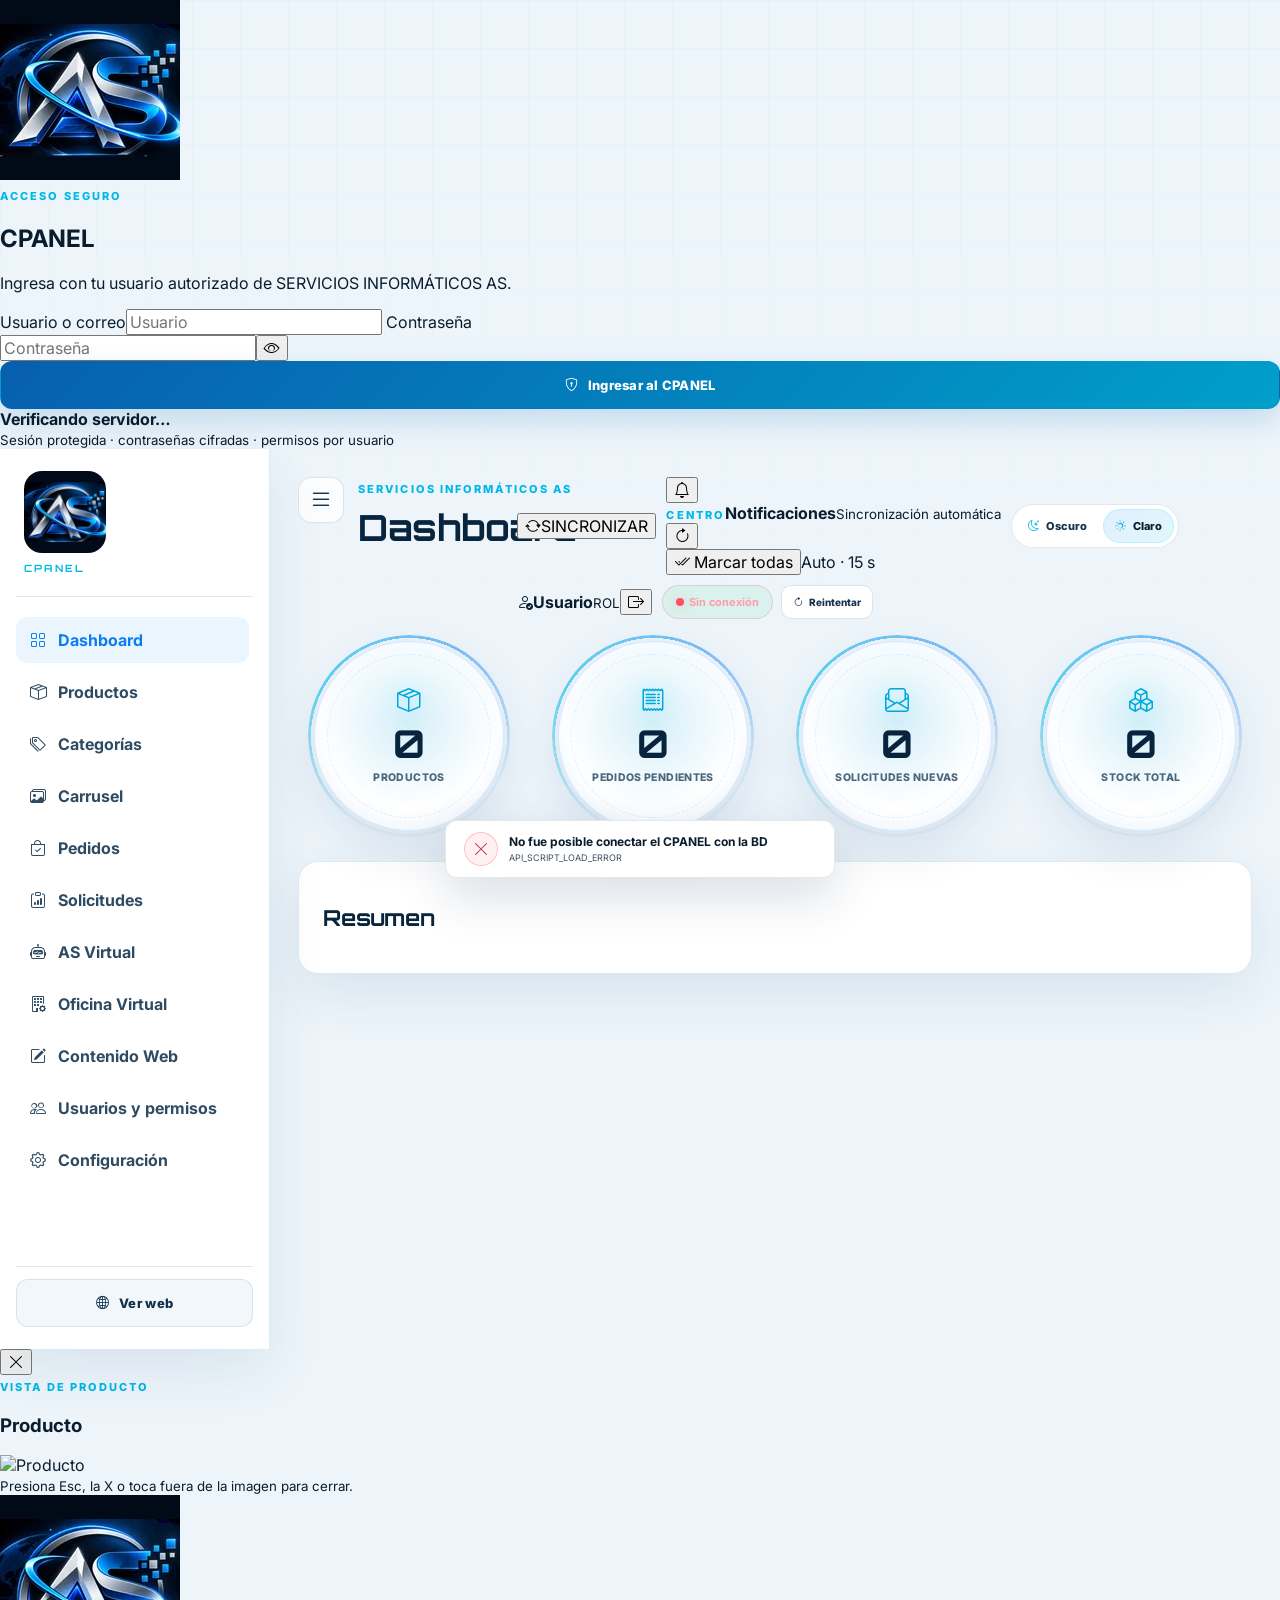
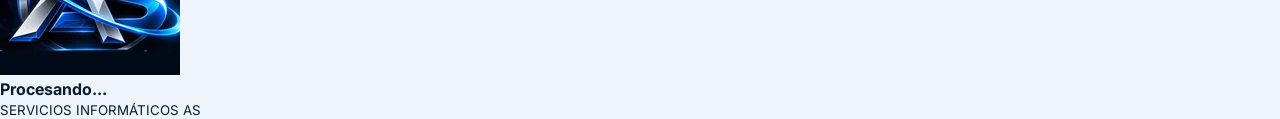
==== commit 3202b4ea: "Add files via upload" ====
--- a/cpanel.html
+++ b/cpanel.html
@@ -8,7 +8,7 @@
   <meta name="referrer" content="no-referrer">
   <link rel="icon" type="image/png" href="favicon.png"/>
   <link rel="preload" as="image" href="logo-as-icon.webp">
-  <link rel="stylesheet" href="styles.min.css?v=3.13.1"><link rel="stylesheet" href="cpanel.min.css?v=3.13.1">
+  <link rel="stylesheet" href="styles.css?v=3.13.3"><link rel="stylesheet" href="cpanel.css?v=3.13.3">
   <link rel="preconnect" href="https://fonts.googleapis.com"><link rel="preconnect" href="https://fonts.gstatic.com" crossorigin>
   <link href="https://fonts.googleapis.com/css2?family=Inter:wght@400;500;600;700;800&family=Orbitron:wght@500;600;700;800&display=swap" rel="stylesheet" media="print" onload="this.media='all'">
   <link rel="stylesheet" href="https://cdn.jsdelivr.net/npm/bootstrap-icons@1.13.1/font/bootstrap-icons.min.css" media="print" onload="this.media='all'">
@@ -107,7 +107,7 @@
     </section>
 
     <section class="admin-view" id="view-orders"><div class="admin-card"><span class="eyebrow">Catálogo</span><h2>Pedidos</h2><div class="table-wrap" id="ordersTable"></div></div></section>
-    <section class="admin-view" id="view-requests"><div class="admin-card"><span class="eyebrow">Cotizaciones</span><h2>Solicitudes</h2><div class="table-wrap" id="requestsTable"></div></div></section>
+    <section class="admin-view" id="view-requests"><div class="admin-card"><span class="eyebrow">Cotizaciones</span><h2>Solicitudes</h2><div class="admin-toolbar requests-toolbar"><input id="requestSearch" type="search" placeholder="Buscar cliente, teléfono, correo, tipo o detalle..." autocomplete="off"><input id="requestDate" type="date" aria-label="Filtrar por fecha de ingreso"><button type="button" id="requestClearFilters" class="btn btn-dark"><i class="bi bi-x-circle"></i> Limpiar</button><span class="request-result-count" id="requestResultCount"></span></div><div class="table-wrap" id="requestsTable"></div></div></section>
     <section class="admin-view" id="view-virtual"><div class="admin-card"><div class="card-head"><div><span class="eyebrow">AS VIRTUAL</span><h2>Mensajes del chatbox</h2></div></div><div class="virtual-admin-kpis" id="virtualKpis"></div><div class="admin-toolbar virtual-toolbar"><input id="virtualSearch" placeholder="Buscar por nombre, contacto o mensaje..."><select id="virtualFilter"><option value="">Todos los estados</option><option>NUEVO</option><option>EN_PROCESO</option><option>CONTACTADO</option><option>CERRADO</option></select></div><div id="virtualTable"></div></div></section>
 
 
@@ -250,5 +250,5 @@
 </div>
 
 <div class="toast" id="adminToast"></div>
-<script src="config.min.js?v=3.13.1"></script><script src="api.min.js?v=3.13.1"></script><script src="cms-defaults.min.js?v=3.13.1"></script><script src="cpanel.min.js?v=3.13.1"></script>
+<script src="config.js?v=3.13.3"></script><script src="api.js?v=3.13.3"></script><script src="cms-defaults.js?v=3.13.3"></script><script src="cpanel.js?v=3.13.3"></script>
 </body></html>
--- a/styles.css
+++ b/styles.css
@@ -0,0 +1,1090 @@
+:root{
+  --bg:#050b14;--bg-2:#081322;--panel:#0c1728;--panel-2:#101d30;--line:rgba(142,190,255,.16);
+  --text:#edf7ff;--muted:#90a7bf;--blue:#118cff;--cyan:#19e6ff;--cyan-2:#66f5ff;--silver:#d9e5f0;
+  --shadow:0 24px 70px rgba(0,0,0,.32);--radius:24px;--header:82px;
+}
+*{box-sizing:border-box}html{scroll-behavior:smooth}body{margin:0;background:linear-gradient(180deg,#040912 0,#07101c 42%,#040a12 100%);color:var(--text);font-family:Inter,Arial,sans-serif;overflow-x:hidden}body:before{content:"";position:fixed;inset:0;pointer-events:none;background-image:linear-gradient(rgba(255,255,255,.018) 1px,transparent 1px),linear-gradient(90deg,rgba(255,255,255,.018) 1px,transparent 1px);background-size:48px 48px;mask-image:linear-gradient(to bottom,rgba(0,0,0,.6),transparent 70%);z-index:-1}a{color:inherit;text-decoration:none}button,input,textarea,select{font:inherit}button{cursor:pointer}.hidden{display:none!important}.span-2{grid-column:span 2}.eyebrow{display:inline-flex;align-items:center;gap:9px;color:var(--cyan);font-size:11px;font-weight:800;letter-spacing:.19em;text-transform:uppercase}.live-dot{width:8px;height:8px;border-radius:50%;background:var(--cyan);box-shadow:0 0 16px var(--cyan)}
+.btn{display:inline-flex;align-items:center;justify-content:center;gap:10px;min-height:48px;padding:0 20px;border:1px solid transparent;border-radius:12px;font-size:13px;font-weight:800;letter-spacing:.02em;transition:.25s}.btn-primary{background:linear-gradient(135deg,#0d7eff,#20dfff);color:#03101d;box-shadow:0 14px 35px rgba(17,140,255,.22)}.btn-primary:hover{transform:translateY(-2px);box-shadow:0 18px 42px rgba(25,230,255,.26)}.btn-glass,.btn-light{background:rgba(255,255,255,.04);color:var(--text);border-color:var(--line);backdrop-filter:blur(12px)}.btn-glass:hover,.btn-light:hover{border-color:rgba(25,230,255,.42);background:rgba(25,230,255,.08)}.btn-outline{border-color:rgba(25,230,255,.4);color:var(--cyan);background:transparent}.btn-block{width:100%}.text-link{display:inline-flex;align-items:center;gap:8px;color:var(--cyan);font-weight:800;font-size:13px}.text-link:hover{gap:12px}
+
+/* SPLASH */
+.splash-screen{position:fixed;inset:0;z-index:500;background:rgba(1,6,14,.88);backdrop-filter:blur(18px);display:grid;place-items:center;transition:.65s ease;overflow:hidden}.splash-screen.hide{opacity:0;visibility:hidden;transform:scale(1.04)}.splash-glow{position:absolute;width:min(72vw,780px);height:min(72vw,780px);border-radius:50%;background:radial-gradient(circle,rgba(14,139,255,.22),rgba(25,230,255,.05) 38%,transparent 72%);filter:blur(10px)}.splash-card{position:relative;text-align:center;width:min(92vw,620px);padding:42px 28px;border:1px solid rgba(73,202,255,.16);border-radius:30px;background:linear-gradient(180deg,rgba(12,24,42,.72),rgba(5,12,22,.42));box-shadow:0 40px 120px rgba(0,0,0,.45);overflow:hidden}.splash-card:after{content:"";position:absolute;inset:0;border-radius:inherit;padding:1px;background:linear-gradient(135deg,rgba(25,230,255,.6),transparent 36%,rgba(18,116,255,.5));-webkit-mask:linear-gradient(#000 0 0) content-box,linear-gradient(#000 0 0);-webkit-mask-composite:xor;mask-composite:exclude;pointer-events:none}.splash-logo{width:190px;height:190px;border-radius:34px;object-fit:cover;margin:auto;box-shadow:0 0 40px rgba(17,140,255,.25)}.splash-kicker{margin-top:18px;color:var(--cyan);font-size:10px;font-weight:800;letter-spacing:.32em}.splash-card h1{font-family:Orbitron,sans-serif;font-size:clamp(22px,4vw,34px);letter-spacing:.05em;margin:12px 0 8px}.splash-card p{color:var(--muted);margin:0}.splash-loader{width:120px;height:3px;background:rgba(255,255,255,.08);margin:26px auto 0;overflow:hidden;border-radius:999px}.splash-loader span{display:block;width:44%;height:100%;background:linear-gradient(90deg,var(--blue),var(--cyan));animation:loading 1s infinite alternate ease-in-out}@keyframes loading{to{transform:translateX(130%)}}
+
+/* TOP + HEADER */
+.announcement-bar{height:34px;padding:0 max(18px,calc((100vw - 1240px)/2));display:flex;align-items:center;justify-content:space-between;gap:18px;background:#03101b;border-bottom:1px solid rgba(255,255,255,.05);font-size:10px;letter-spacing:.12em;text-transform:uppercase;color:#98adc2}.announcement-bar a{color:var(--cyan);font-weight:700}.site-header{position:sticky;top:0;z-index:120;background:rgba(4,10,19,.82);backdrop-filter:blur(22px);border-bottom:1px solid rgba(157,204,255,.11)}.header-inner{max-width:1280px;height:var(--header);padding:0 22px;margin:auto;display:flex;align-items:center;gap:26px}.brand{display:flex;align-items:center;gap:12px;min-width:282px}.brand img{width:48px;height:48px;border-radius:12px;object-fit:cover;border:1px solid rgba(90,211,255,.22);box-shadow:0 8px 28px rgba(5,130,255,.15)}.brand span{display:grid}.brand strong{font-family:Orbitron,sans-serif;font-size:13px;letter-spacing:.05em;white-space:nowrap}.brand small{font-size:9px;color:var(--muted);letter-spacing:.13em;text-transform:uppercase;margin-top:4px}.main-nav{display:flex;align-items:center;justify-content:center;gap:4px;flex:1}.main-nav>a,.nav-trigger{height:42px;padding:0 12px;display:flex;align-items:center;gap:6px;border:0;background:transparent;color:#c8d8e8;font-size:12px;font-weight:700}.main-nav>a:hover,.nav-trigger:hover{color:var(--cyan)}.nav-group{position:relative}.nav-menu{display:none;position:absolute;top:41px;left:0;width:230px;padding:9px;border-radius:14px;background:rgba(8,20,36,.98);border:1px solid var(--line);box-shadow:var(--shadow)}.nav-group:hover .nav-menu{display:grid}.nav-menu a{padding:11px 12px;border-radius:9px;font-size:12px;color:#c9d9e8}.nav-menu a:hover{background:rgba(25,230,255,.08);color:var(--cyan)}.header-actions{display:flex;align-items:center;gap:8px}.round-button,.cart-button,.mobile-toggle{position:relative;width:42px;height:42px;border-radius:12px;border:1px solid var(--line);background:rgba(255,255,255,.03);color:var(--text);display:grid;place-items:center}.cart-button span{position:absolute;right:-5px;top:-6px;background:var(--cyan);color:#00111c;width:18px;height:18px;border-radius:50%;display:grid;place-items:center;font-size:9px;font-weight:900}.mobile-toggle{display:none}
+
+/* HERO */
+.hero{position:relative;min-height:720px;overflow:hidden;border-bottom:1px solid var(--line);background:radial-gradient(circle at 76% 28%,rgba(14,131,255,.16),transparent 32%),radial-gradient(circle at 22% 70%,rgba(25,230,255,.09),transparent 26%)}.hero-grid-pattern{position:absolute;inset:0;background-image:linear-gradient(rgba(83,179,255,.05) 1px,transparent 1px),linear-gradient(90deg,rgba(83,179,255,.05) 1px,transparent 1px);background-size:64px 64px;transform:perspective(850px) rotateX(63deg) scale(1.6);transform-origin:center bottom;opacity:.45;top:42%}.hero-orb{position:absolute;border-radius:50%;filter:blur(2px)}.hero-orb-a{width:360px;height:360px;right:7%;top:13%;border:1px solid rgba(25,230,255,.15);box-shadow:inset 0 0 80px rgba(16,125,255,.04)}.hero-orb-b{width:620px;height:620px;right:-10%;top:-6%;border:1px solid rgba(13,126,255,.08)}.hero-stage{position:relative;max-width:1280px;min-height:720px;margin:auto;padding:70px 22px 86px;display:grid;grid-template-columns:1.02fr .98fr;align-items:center;gap:48px}.hero-slides{position:relative;min-height:430px}.hero-slide{position:absolute;inset:0;opacity:0;transform:translateY(18px);pointer-events:none;transition:.55s ease;display:flex;align-items:center}.hero-slide.active{opacity:1;transform:none;pointer-events:auto}.hero-banner-image{position:absolute;inset:-20px 8% -20px -8%;background-size:cover;background-position:center;border-radius:28px;opacity:.10;filter:saturate(.7) contrast(1.05);mask-image:linear-gradient(90deg,#000 0%,rgba(0,0,0,.75) 55%,transparent 100%);pointer-events:none}.hero-copy{position:relative;z-index:1;max-width:670px}.hero-copy h1{font-family:Orbitron,sans-serif;font-size:clamp(42px,5.3vw,72px);line-height:1.04;letter-spacing:-.045em;margin:18px 0 20px;background:linear-gradient(180deg,#fff 25%,#b9d4ed 100%);-webkit-background-clip:text;color:transparent}.hero-copy p{font-size:18px;line-height:1.75;color:#9fb5ca;max-width:650px}.hero-actions{display:flex;gap:11px;flex-wrap:wrap;margin-top:30px}.hero-micro{display:flex;gap:22px;flex-wrap:wrap;margin-top:26px;color:#8da5bc;font-size:11px}.hero-micro span{display:flex;gap:7px;align-items:center}.hero-micro i{color:var(--cyan)}.hero-brand-visual{position:relative;display:grid;place-items:center;min-height:520px}.hero-brand-visual img{position:relative;width:min(100%,520px);border-radius:34px;box-shadow:0 40px 120px rgba(0,0,0,.46),0 0 80px rgba(4,137,255,.15);z-index:2}.logo-energy-ring{position:absolute;width:510px;height:510px;border:1px solid rgba(25,230,255,.22);border-radius:50%;animation:spin 18s linear infinite}.logo-energy-ring:before,.logo-energy-ring:after{content:"";position:absolute;inset:35px;border-radius:50%;border:1px dashed rgba(48,142,255,.2)}.logo-energy-ring:after{inset:78px;animation:spinReverse 13s linear infinite}@keyframes spin{to{transform:rotate(360deg)}}@keyframes spinReverse{to{transform:rotate(-360deg)}}.floating-chip{position:absolute;z-index:3;padding:9px 12px;border-radius:10px;background:rgba(6,20,35,.86);border:1px solid rgba(44,195,255,.28);backdrop-filter:blur(12px);font-size:10px;font-weight:800;letter-spacing:.1em;color:#d8ebfb;box-shadow:0 12px 35px rgba(0,0,0,.25)}.floating-chip i{color:var(--cyan);margin-right:5px}.chip-one{top:10%;left:2%}.chip-two{right:1%;top:28%}.chip-three{left:5%;bottom:14%}.hero-controls{position:absolute;left:22px;bottom:34px;display:flex;align-items:center;gap:14px}.hero-arrow{width:38px;height:38px;border-radius:10px;border:1px solid var(--line);background:rgba(255,255,255,.03);color:#b8cadd}.hero-dots{display:flex;gap:7px}.hero-dot{width:22px;height:3px;border:0;padding:0;border-radius:999px;background:rgba(255,255,255,.18);transition:.3s}.hero-dot.active{width:42px;background:linear-gradient(90deg,var(--blue),var(--cyan))}
+
+.capability-strip{max-width:1280px;margin:-1px auto 0;display:grid;grid-template-columns:repeat(4,1fr);border:1px solid var(--line);border-top:0;background:rgba(8,20,35,.72)}.capability-strip>div{display:flex;align-items:center;gap:13px;padding:22px;border-right:1px solid var(--line)}.capability-strip>div:last-child{border-right:0}.capability-strip i{font-size:24px;color:var(--cyan)}.capability-strip span{display:grid}.capability-strip strong{font-size:12px}.capability-strip small{font-size:10px;color:var(--muted);margin-top:4px}
+
+/* GENERAL SECTIONS */
+.section{max-width:1280px;margin:0 auto;padding:100px 22px}.section-heading{max-width:760px;margin-bottom:40px}.section-heading h2,.architecture-copy h2,.catalog-teaser h2,.final-cta h2,.about-copy h2{font-family:Orbitron,sans-serif;font-size:clamp(30px,4vw,52px);line-height:1.08;letter-spacing:-.035em;margin:12px 0 16px}.section-heading p,.architecture-copy>p,.catalog-teaser p,.final-cta p,.about-copy>p{color:var(--muted);line-height:1.75}.split-heading{max-width:none;display:grid;grid-template-columns:1fr .7fr;gap:50px;align-items:end}.split-heading p{margin:0}.centered{text-align:center;margin-left:auto;margin-right:auto}.services-grid{display:grid;grid-template-columns:repeat(4,1fr);gap:14px}.service-card{position:relative;min-height:310px;padding:28px 24px;border:1px solid var(--line);border-radius:20px;background:linear-gradient(160deg,rgba(13,28,48,.88),rgba(5,14,26,.78));overflow:hidden;transition:.28s}.service-card:before{content:"";position:absolute;width:150px;height:150px;right:-80px;top:-70px;background:radial-gradient(circle,rgba(25,230,255,.18),transparent 70%)}.service-card:hover{transform:translateY(-6px);border-color:rgba(25,230,255,.4);box-shadow:0 26px 70px rgba(0,0,0,.28)}.service-number{position:absolute;right:18px;top:18px;color:rgba(147,190,225,.24);font-family:Orbitron,sans-serif;font-size:11px}.service-icon{width:48px;height:48px;border-radius:13px;display:grid;place-items:center;background:linear-gradient(135deg,rgba(13,126,255,.16),rgba(25,230,255,.08));border:1px solid rgba(25,230,255,.2);color:var(--cyan);font-size:22px}.service-card h3{font-family:Orbitron,sans-serif;font-size:17px;margin:24px 0 12px}.service-card p{color:var(--muted);font-size:13px;line-height:1.7;min-height:88px}.service-card a{display:inline-flex;align-items:center;gap:8px;color:#ccecff;font-size:11px;font-weight:800;margin-top:8px}.service-card a:hover{color:var(--cyan)}
+
+.architecture-section{display:grid;grid-template-columns:1fr 1fr;gap:70px;align-items:center}.feature-list{display:grid;gap:14px;margin:28px 0}.feature-list>div{display:flex;gap:13px;padding:15px 16px;border:1px solid var(--line);border-radius:14px;background:rgba(255,255,255,.025)}.feature-list i{font-size:22px;color:var(--cyan)}.feature-list span{display:grid}.feature-list strong{font-size:13px}.feature-list small{color:var(--muted);font-size:11px;margin-top:5px}.architecture-visual{display:grid;place-items:center}.system-map{position:relative;width:min(100%,560px);aspect-ratio:1;border-radius:50%;background:radial-gradient(circle,rgba(17,140,255,.12),rgba(4,12,24,.04) 60%)}.system-map svg{position:absolute;inset:0;width:100%;height:100%;fill:none;stroke:rgba(78,183,255,.18);stroke-width:1}.system-core{position:absolute;left:50%;top:50%;transform:translate(-50%,-50%);width:150px;height:150px;border-radius:50%;display:grid;place-items:center;background:#061423;border:1px solid rgba(25,230,255,.32);box-shadow:0 0 50px rgba(17,140,255,.16);z-index:2}.system-core img{width:92px;height:92px;border-radius:50%;object-fit:cover}.system-core span{font:700 9px Orbitron;color:var(--cyan);letter-spacing:.12em}.node{position:absolute;width:90px;height:90px;border-radius:20px;background:rgba(9,24,41,.92);border:1px solid var(--line);display:grid;place-items:center;text-align:center;z-index:3;box-shadow:0 15px 35px rgba(0,0,0,.2)}.node i{font-size:24px;color:var(--cyan)}.node span{font:700 8px Orbitron;color:#d8eaff}.node-web{left:9%;top:15%}.node-mobile{right:7%;top:19%}.node-api{right:-1%;bottom:24%}.node-db{left:7%;bottom:13%}.node-cloud{left:44%;top:-1%}
+
+.tech-section{padding-top:70px;padding-bottom:70px;border-top:1px solid var(--line);border-bottom:1px solid var(--line)}.tech-cloud{display:flex;flex-wrap:wrap;justify-content:center;gap:10px}.tech-pill{padding:13px 17px;border-radius:999px;border:1px solid var(--line);background:rgba(255,255,255,.025);font-size:11px;font-weight:800;color:#c7daed}.tech-pill:hover{color:var(--cyan);border-color:rgba(25,230,255,.35)}
+.process-grid{display:grid;grid-template-columns:repeat(4,1fr);gap:1px;border:1px solid var(--line);border-radius:22px;overflow:hidden}.process-grid article{min-height:250px;padding:28px;background:linear-gradient(160deg,rgba(12,25,43,.86),rgba(7,15,27,.75));border-right:1px solid var(--line)}.process-grid article:last-child{border-right:0}.process-grid span{font-family:Orbitron;color:var(--cyan);font-size:11px}.process-grid h3{font-family:Orbitron;margin:50px 0 12px}.process-grid p{color:var(--muted);font-size:13px;line-height:1.7}
+.catalog-teaser{display:grid;grid-template-columns:1.1fr .9fr;gap:60px;align-items:center;border-top:1px solid var(--line)}.catalog-empty-preview{min-height:300px;border:1px dashed rgba(25,230,255,.28);border-radius:26px;background:linear-gradient(135deg,rgba(13,125,255,.06),rgba(25,230,255,.02));display:flex;flex-direction:column;align-items:center;justify-content:center;gap:10px;color:var(--muted)}.empty-icon{width:78px;height:78px;border-radius:22px;display:grid;place-items:center;border:1px solid rgba(25,230,255,.24);color:var(--cyan);font-size:34px;background:rgba(25,230,255,.05)}.catalog-empty-preview strong{color:var(--text);font:700 22px Orbitron}.catalog-empty-preview span{font-size:11px}.final-cta,.cta-band{position:relative;margin-bottom:80px;border:1px solid rgba(25,230,255,.25);border-radius:28px;background:radial-gradient(circle at 85% 30%,rgba(17,140,255,.18),transparent 30%),linear-gradient(140deg,#0a1728,#07111e);display:flex;align-items:center;justify-content:space-between;gap:40px;overflow:hidden}.final-cta:after,.cta-band:after{content:"AS";position:absolute;right:3%;bottom:-18%;font:800 170px Orbitron;color:rgba(255,255,255,.025);pointer-events:none}.final-cta>div:first-child,.cta-band>div:first-child{max-width:760px;position:relative;z-index:1}.final-cta-actions{display:flex;gap:10px;flex-wrap:wrap;position:relative;z-index:1}
+
+/* SUBPAGES */
+.view-hero{min-height:390px;display:flex;align-items:center;justify-content:center;text-align:center;padding:80px 22px;border-bottom:1px solid var(--line);background:radial-gradient(circle at 50% 10%,rgba(17,140,255,.16),transparent 38%)}.view-hero.compact{min-height:300px}.view-hero>div{max-width:880px}.view-hero h1{font-family:Orbitron;font-size:clamp(36px,5vw,64px);line-height:1.05;letter-spacing:-.04em;margin:16px 0}.view-hero p{color:var(--muted);font-size:17px;line-height:1.75}.specialty-grid,.solutions-grid,.policy-grid{display:grid;grid-template-columns:repeat(3,1fr);gap:16px}.specialty-grid article,.solution-card,.policy-grid article{padding:28px;border:1px solid var(--line);border-radius:20px;background:rgba(255,255,255,.025)}.specialty-grid article>div,.solution-card>div{font-size:28px;color:var(--cyan)}.specialty-grid h3,.solution-card h3,.policy-grid h3{font-family:Orbitron;font-size:18px;margin:20px 0 12px}.specialty-grid p,.solution-card p,.policy-grid p{color:var(--muted);line-height:1.7;font-size:13px}.solution-card a{display:inline-flex;gap:8px;color:var(--cyan);font-size:11px;font-weight:800;margin-top:12px}.about-layout{display:grid;grid-template-columns:.85fr 1.15fr;gap:70px;align-items:center}.about-logo img{width:100%;border-radius:28px;box-shadow:var(--shadow);border:1px solid var(--line)}.about-values{display:flex;flex-wrap:wrap;gap:10px;margin-top:24px}.about-values span{padding:9px 12px;border:1px solid var(--line);border-radius:999px;color:#c7d9e9;font-size:11px}.about-values i{color:var(--cyan)}
+
+/* CATALOG */
+.catalog-section{padding-top:60px}.category-filter{display:flex;flex-wrap:wrap;gap:8px;margin-bottom:24px}.category-filter a{padding:10px 14px;border-radius:999px;border:1px solid var(--line);font-size:11px;color:var(--muted)}.category-filter a.active,.category-filter a:hover{border-color:rgba(25,230,255,.45);color:var(--cyan);background:rgba(25,230,255,.05)}.product-grid{display:grid;grid-template-columns:repeat(4,1fr);gap:16px}.product-card{border:1px solid var(--line);border-radius:20px;overflow:hidden;background:rgba(255,255,255,.025)}.product-image{height:220px;position:relative;background:#0a1524}.product-image img{width:100%;height:100%;object-fit:cover}.product-placeholder{height:100%;display:grid;place-items:center;font-size:48px;color:var(--cyan)}.product-badge{position:absolute;left:14px;top:14px;padding:6px 9px;border-radius:999px;background:var(--cyan);color:#00111b;font-size:9px;font-weight:900}.product-body{padding:18px}.product-body small{color:var(--cyan);font-size:9px;text-transform:uppercase;letter-spacing:.14em}.product-body h3{font-family:Orbitron;font-size:15px;margin:10px 0}.product-body p{color:var(--muted);font-size:12px;line-height:1.55;min-height:56px}.product-bottom{display:flex;align-items:center;justify-content:space-between;gap:10px;margin-top:16px}.product-bottom strong{color:#d7f7ff}.add-button{border:1px solid rgba(25,230,255,.25);background:rgba(25,230,255,.07);color:var(--cyan);border-radius:10px;padding:9px 11px;font-size:10px;font-weight:800}.empty-catalog{max-width:820px;margin:20px auto 40px;text-align:center;padding:70px 28px;border:1px dashed rgba(25,230,255,.26);border-radius:28px;background:radial-gradient(circle at 50% 5%,rgba(15,130,255,.12),transparent 45%)}.empty-catalog-orbit{width:100px;height:100px;margin:0 auto 26px;border-radius:50%;border:1px solid rgba(25,230,255,.3);display:grid;place-items:center;box-shadow:0 0 40px rgba(17,140,255,.1)}.empty-catalog-orbit i{font-size:42px;color:var(--cyan)}.empty-catalog h2{font-family:Orbitron;font-size:clamp(26px,4vw,42px);margin:14px 0}.empty-catalog p{color:var(--muted);line-height:1.7;max-width:650px;margin:0 auto 24px}
+
+/* REQUEST */
+.request-layout{display:grid;grid-template-columns:.8fr 1.2fr;gap:26px;align-items:start}.request-info,.quote-form{border:1px solid var(--line);border-radius:22px;background:rgba(255,255,255,.025);padding:30px}.request-info h2,.quote-form h2{font-family:Orbitron;font-size:27px;margin:12px 0}.request-info>p{color:var(--muted);line-height:1.7}.contact-stack{display:grid;gap:10px;margin-top:26px}.contact-stack>div,.contact-stack>button{width:100%;display:grid;grid-template-columns:38px 1fr auto;align-items:center;gap:10px;text-align:left;border:1px solid var(--line);background:rgba(255,255,255,.02);color:inherit;border-radius:14px;padding:13px}.contact-stack>div>i:first-child,.contact-stack>button>i:first-child{font-size:21px;color:var(--cyan)}.contact-stack span{display:grid}.contact-stack strong{font-size:12px}.contact-stack small{color:var(--muted);font-size:10px;margin-top:3px}.form-grid{display:grid;grid-template-columns:1fr 1fr;gap:12px}.form-grid input,.form-grid select,.form-grid textarea{width:100%;border:1px solid var(--line);background:#071321;color:var(--text);border-radius:12px;padding:14px;outline:none}.form-grid input:focus,.form-grid select:focus,.form-grid textarea:focus{border-color:rgba(25,230,255,.45);box-shadow:0 0 0 3px rgba(25,230,255,.05)}.form-grid textarea{min-height:150px;resize:vertical}.form-head{margin-bottom:20px}.form-note{display:block;color:var(--muted);line-height:1.55;margin-top:12px;font-size:10px}.spinner{width:15px;height:15px;border-radius:50%;border:2px solid rgba(0,17,29,.35);border-top-color:#00111d;animation:spin .7s linear infinite}
+
+/* FOOTER */
+.site-footer{position:relative;border-top:1px solid var(--line);background:#02070e;overflow:hidden}.footer-glow{position:absolute;width:520px;height:520px;left:-160px;bottom:-280px;border-radius:50%;background:radial-gradient(circle,rgba(17,140,255,.13),transparent 70%)}.footer-inner{position:relative;max-width:1280px;margin:auto;padding:58px 22px 42px;display:grid;grid-template-columns:1.7fr repeat(3,1fr);gap:45px}.footer-brand{display:flex;gap:16px}.footer-brand img{width:76px;height:76px;border-radius:18px;object-fit:cover}.footer-brand strong{font:700 13px Orbitron}.footer-brand p{color:var(--muted);font-size:11px}.site-footer h4{font:700 11px Orbitron;color:#dceeff;text-transform:uppercase;letter-spacing:.1em;margin:0 0 17px}.site-footer a,.site-footer button,.site-footer span{display:block;border:0;background:transparent;padding:0;margin:0 0 10px;color:#8098af;font-size:11px;text-align:left}.site-footer a:hover,.site-footer button:hover{color:var(--cyan)}.socials{display:flex;gap:8px;margin-top:14px}.socials a{width:34px;height:34px;border:1px solid var(--line);border-radius:10px;display:grid;place-items:center;margin:0;color:#a9c3db}.footer-bottom{max-width:1280px;margin:auto;padding:18px 22px 26px;border-top:1px solid rgba(255,255,255,.05);display:flex;justify-content:space-between}.footer-bottom span,.footer-bottom a{font-size:10px;color:#6f879d;margin:0}
+
+/* CART / MODALS / FLOAT */
+.cart-drawer{position:fixed;right:-430px;top:0;bottom:0;width:min(410px,94vw);z-index:300;background:#07111d;border-left:1px solid var(--line);padding:24px;transition:.32s;box-shadow:-30px 0 80px rgba(0,0,0,.32);display:flex;flex-direction:column}.cart-drawer.open{right:0}.drawer-head{display:flex;justify-content:space-between;align-items:center;padding-bottom:18px;border-bottom:1px solid var(--line)}.drawer-head small{color:var(--cyan);font-size:10px}.drawer-head h3{font-family:Orbitron;margin:5px 0 0}.drawer-head button{border:0;background:transparent;color:var(--text);font-size:20px}.cart-items{flex:1;overflow:auto;padding:18px 0}.empty-mini{height:100%;display:flex;flex-direction:column;align-items:center;justify-content:center;text-align:center;color:var(--muted);gap:9px}.empty-mini i{font-size:38px;color:var(--cyan)}.empty-mini strong{color:var(--text)}.empty-mini span{font-size:11px}.cart-item{display:grid;grid-template-columns:1fr 60px 34px;gap:8px;align-items:center;padding:12px 0;border-bottom:1px solid var(--line)}.cart-item div{display:grid}.cart-item span{color:var(--muted);font-size:10px;margin-top:4px}.cart-item input{width:60px;background:#0a1727;border:1px solid var(--line);color:white;border-radius:8px;padding:8px}.cart-item button{border:0;background:transparent;color:#ff6b7f}.cart-summary{border-top:1px solid var(--line);padding-top:18px}.cart-summary>div{display:flex;justify-content:space-between;margin-bottom:9px;font-size:12px}.cart-summary span{color:var(--muted)}.cart-summary .grand-total{font-size:16px;margin:16px 0}.cart-summary .btn{margin-top:8px}.screen-overlay{position:fixed;inset:0;z-index:250;background:rgba(0,0,0,.56);opacity:0;visibility:hidden;transition:.2s}.screen-overlay.show{opacity:1;visibility:visible}.modal{position:fixed;inset:0;z-index:350;background:rgba(1,6,12,.76);backdrop-filter:blur(9px);display:none;place-items:center;padding:20px}.modal.show{display:grid}.modal-card{position:relative;width:min(680px,96vw);max-height:90vh;overflow:auto;background:#081525;border:1px solid var(--line);border-radius:24px;padding:30px;box-shadow:var(--shadow)}.modal-card h2{font-family:Orbitron;margin:9px 0 20px}.modal-close{position:absolute;right:18px;top:18px;border:1px solid var(--line);background:rgba(255,255,255,.03);color:white;width:36px;height:36px;border-radius:10px}.search-row{display:grid;grid-template-columns:1fr auto;gap:10px}.search-row input{border:1px solid var(--line);background:#06111e;color:white;border-radius:12px;padding:13px}.search-results{display:grid;gap:8px;margin-top:14px}.search-result{display:flex;align-items:center;justify-content:space-between;padding:12px;border:1px solid var(--line);border-radius:12px}.search-result div{display:grid}.search-result small{color:var(--muted);margin-top:4px}.empty-card{padding:24px;text-align:center;border:1px dashed var(--line);border-radius:14px;color:var(--muted)}.whatsapp-float{position:fixed;right:20px;bottom:20px;z-index:160;width:54px;height:54px;border-radius:50%;display:grid;place-items:center;background:#23d366;color:#04150b;font-size:24px;box-shadow:0 18px 40px rgba(35,211,102,.25)}.toast{position:fixed;left:50%;bottom:25px;z-index:500;transform:translate(-50%,30px);opacity:0;padding:11px 17px;border-radius:12px;background:#0b1b2d;border:1px solid rgba(25,230,255,.25);color:#dff9ff;transition:.25s;font-size:12px}.toast.show{opacity:1;transform:translate(-50%,0)}
+
+/* RESPONSIVE */
+@media(max-width:1100px){.brand{min-width:230px}.brand strong{font-size:11px}.main-nav>a,.nav-trigger{padding:0 8px}.hero-stage{grid-template-columns:1fr .8fr}.hero-brand-visual img{width:430px}.services-grid{grid-template-columns:repeat(2,1fr)}.architecture-section{gap:40px}.footer-inner{grid-template-columns:1.5fr 1fr 1fr}.footer-inner>div:last-child{grid-column:2/4}}
+@media(max-width:860px){.announcement-bar span{display:none}.announcement-bar{justify-content:center}.header-inner{height:72px}.brand{min-width:0;flex:1}.main-nav{position:absolute;left:12px;right:12px;top:78px;display:none;flex-direction:column;align-items:stretch;padding:10px;background:rgba(5,15,27,.98);border:1px solid var(--line);border-radius:18px;box-shadow:var(--shadow)}.main-nav.open{display:flex}.main-nav>a,.nav-trigger{width:100%;justify-content:space-between;padding:0 12px}.nav-group:hover .nav-menu{display:none}.nav-menu{position:static;width:100%;background:transparent;border:0;box-shadow:none;padding:0 12px 8px}.nav-group:focus-within .nav-menu{display:grid}.mobile-toggle{display:grid}.hero{min-height:auto}.hero-stage{min-height:760px;grid-template-columns:1fr;padding-top:54px}.hero-slides{min-height:360px}.hero-brand-visual{min-height:320px}.hero-brand-visual img{width:min(76vw,390px)}.logo-energy-ring{width:340px;height:340px}.floating-chip{display:none}.hero-controls{bottom:24px}.capability-strip{grid-template-columns:repeat(2,1fr)}.capability-strip>div:nth-child(2){border-right:0}.capability-strip>div:nth-child(-n+2){border-bottom:1px solid var(--line)}.split-heading,.architecture-section,.catalog-teaser,.about-layout,.request-layout{grid-template-columns:1fr}.process-grid{grid-template-columns:repeat(2,1fr)}.process-grid article:nth-child(2){border-right:0}.process-grid article:nth-child(-n+2){border-bottom:1px solid var(--line)}.specialty-grid,.solutions-grid,.policy-grid{grid-template-columns:repeat(2,1fr)}.final-cta,.cta-band{align-items:flex-start;flex-direction:column}.footer-inner{grid-template-columns:1fr 1fr}.footer-inner>div:last-child{grid-column:auto}.product-grid{grid-template-columns:repeat(2,1fr)}}
+@media(max-width:560px){:root{--header:66px}.announcement-bar{height:30px}.announcement-bar a{font-size:9px}.header-inner{height:66px;padding:0 12px;gap:8px}.brand img{width:40px;height:40px}.brand strong{font-size:9px}.brand small{font-size:7px}.header-actions{gap:5px}.round-button,.cart-button,.mobile-toggle{width:38px;height:38px;border-radius:10px}.round-button{display:none}.hero-stage{min-height:760px;padding:40px 16px 70px;gap:8px}.hero-slides{min-height:390px}.hero-copy h1{font-size:38px}.hero-copy p{font-size:15px;line-height:1.65}.hero-actions{flex-direction:column}.hero-actions .btn{width:100%}.hero-micro{gap:12px}.hero-brand-visual{min-height:280px}.hero-brand-visual img{width:min(88vw,350px);border-radius:22px}.logo-energy-ring{width:290px;height:290px}.hero-controls{left:16px}.capability-strip{margin:0;grid-template-columns:1fr}.capability-strip>div{border-right:0!important;border-bottom:1px solid var(--line)!important}.capability-strip>div:last-child{border-bottom:0!important}.section{padding:70px 16px}.section-heading h2,.architecture-copy h2,.catalog-teaser h2,.final-cta h2,.about-copy h2{font-size:31px}.services-grid,.specialty-grid,.solutions-grid,.policy-grid,.product-grid{grid-template-columns:1fr}.service-card{min-height:auto}.service-card p{min-height:0}.architecture-section{gap:20px}.architecture-visual{overflow:hidden}.system-map{width:430px;transform:scale(.8)}.process-grid{grid-template-columns:1fr}.process-grid article{border-right:0!important;border-bottom:1px solid var(--line)!important;min-height:210px}.process-grid article:last-child{border-bottom:0!important}.process-grid h3{margin-top:28px}.catalog-teaser{gap:26px}.final-cta,.cta-band{margin:0 12px 60px;padding:48px 22px}.final-cta-actions{width:100%}.final-cta-actions .btn{width:100%}.view-hero{min-height:320px;padding:60px 16px}.view-hero h1{font-size:36px}.view-hero p{font-size:14px}.about-layout,.request-layout{gap:18px}.request-info,.quote-form{padding:22px 16px}.form-grid{grid-template-columns:1fr}.span-2{grid-column:span 1}.footer-inner{grid-template-columns:1fr;padding:44px 16px 28px;gap:28px}.footer-brand{align-items:center}.footer-bottom{padding:16px;display:block}.footer-bottom a{margin-top:8px}.splash-card{padding:34px 18px}.splash-logo{width:145px;height:145px}.search-row{grid-template-columns:1fr}.whatsapp-float{width:50px;height:50px;right:14px;bottom:14px}}
+
+/* THEME + GPS MOTION + AS VIRTUAL */
+body.theme-light{
+  --bg:#eef5fb;--bg-2:#dfeaf6;--panel:#ffffff;--panel-2:#f7fbff;--line:rgba(15,72,120,.12);
+  --text:#0b1d2d;--muted:#55708a;--blue:#0b7cf3;--cyan:#00b8e6;--cyan-2:#38d9ff;--silver:#6a7f94;
+  --shadow:0 24px 60px rgba(13,52,88,.10);
+  background:linear-gradient(180deg,#f7fbff 0,#edf4fb 48%,#e6eff8 100%);
+}
+body.theme-light:before{background-image:linear-gradient(rgba(18,75,122,.04) 1px,transparent 1px),linear-gradient(90deg,rgba(18,75,122,.04) 1px,transparent 1px)}
+body.theme-light .announcement-bar{background:#f3f8fd;border-bottom-color:rgba(18,75,122,.08);color:#4f6a82}
+body.theme-light .site-header{background:rgba(247,251,255,.9);border-bottom-color:rgba(18,75,122,.08)}
+body.theme-light .brand small,
+body.theme-light .hero-copy p,
+body.theme-light .section-heading p,
+body.theme-light .architecture-copy>p,
+body.theme-light .about-copy>p,
+body.theme-light .final-cta p,
+body.theme-light .catalog-teaser p,
+body.theme-light .contact-stack small,
+body.theme-light .service-card p,
+body.theme-light .site-footer a,
+body.theme-light .site-footer button,
+body.theme-light .site-footer span,
+body.theme-light .site-footer p,
+body.theme-light .footer-bottom span,
+body.theme-light .footer-bottom a,
+body.theme-light .kpi-card span,
+body.theme-light .summary-row span,
+body.theme-light .empty-card,
+body.theme-light .empty-mini,
+body.theme-light .virtual-status,
+body.theme-light .virtual-msg.assistant,
+body.theme-light .virtual-quick button,
+body.theme-light .virtual-contact input::placeholder,
+body.theme-light .virtual-compose textarea::placeholder{color:var(--muted)}
+body.theme-light .main-nav>a,body.theme-light .nav-trigger{color:#27445d}
+body.theme-light .nav-menu{background:rgba(255,255,255,.98)}
+body.theme-light .round-button,
+body.theme-light .cart-button,
+body.theme-light .mobile-toggle,
+body.theme-light .hero-arrow,
+body.theme-light .modal-close{background:rgba(255,255,255,.78);color:var(--text)}
+body.theme-light .service-card,
+body.theme-light .feature-list>div,
+body.theme-light .solution-card,
+body.theme-light .request-info,
+body.theme-light .quote-form,
+body.theme-light .about-logo,
+body.theme-light .about-copy,
+body.theme-light .modal-card,
+body.theme-light .cart-drawer,
+body.theme-light .product-card,
+body.theme-light .node,
+body.theme-light .system-core,
+body.theme-light .empty-catalog,
+body.theme-light .site-footer,
+body.theme-light .splash-card,
+body.theme-light .final-cta,
+body.theme-light .cta-band{background:linear-gradient(180deg,rgba(255,255,255,.98),rgba(242,248,254,.96))}
+body.theme-light .btn-glass,body.theme-light .btn-light{background:rgba(12,107,184,.05)}
+body.theme-light .form-grid input,body.theme-light .form-grid select,body.theme-light .form-grid textarea,
+body.theme-light .search-row input,
+body.theme-light .search-result,
+body.theme-light .cart-item input{background:#f8fbfe;color:var(--text)}
+body.theme-light .system-map{background:radial-gradient(circle,rgba(11,124,243,.08),rgba(255,255,255,.36) 66%)}
+body.theme-light .whatsapp-float{box-shadow:0 18px 36px rgba(35,211,102,.18)}
+body.theme-light .splash-screen{background:rgba(235,244,251,.88)}
+body.theme-light .splash-logo{box-shadow:0 0 38px rgba(11,124,243,.14)}
+body.theme-light .footer-bottom{border-top-color:rgba(18,75,122,.08)}
+body.theme-light .feature-list>div,
+body.theme-light .service-card:hover,
+body.theme-light .solution-card,
+body.theme-light .product-card,
+body.theme-light .contact-stack button,
+body.theme-light .contact-stack div,
+body.theme-light .capability-strip,
+body.theme-light .capability-strip>div{border-color:rgba(15,72,120,.12)}
+body.theme-light .final-cta:after,body.theme-light .cta-band:after{color:rgba(14,63,102,.05)}
+body.theme-light .site-footer{background:#eef5fb}
+
+.gps-map{overflow:hidden;box-shadow:0 0 0 1px rgba(25,230,255,.08), inset 0 0 60px rgba(17,140,255,.10)}
+.gps-map .map-grid{position:absolute;inset:7%;border-radius:50%;background-image:linear-gradient(rgba(83,179,255,.07) 1px,transparent 1px),linear-gradient(90deg,rgba(83,179,255,.07) 1px,transparent 1px);background-size:28px 28px;mask-image:radial-gradient(circle,#000 62%,transparent 92%);opacity:.7}
+.gps-map .map-glow{position:absolute;inset:16%;border-radius:50%;background:radial-gradient(circle,rgba(25,230,255,.18),rgba(17,140,255,.05) 54%,transparent 70%);filter:blur(8px)}
+.radar-ring{position:absolute;left:50%;top:50%;transform:translate(-50%,-50%);border:1px solid rgba(80,183,255,.18);border-radius:50%;animation:pulseMap 3.2s ease-in-out infinite}
+.ring-1{width:240px;height:240px}.ring-2{width:380px;height:380px;animation-delay:.35s}.ring-3{width:520px;height:520px;animation-delay:.7s}
+@keyframes pulseMap{0%,100%{opacity:.48;transform:translate(-50%,-50%) scale(.985)}50%{opacity:.9;transform:translate(-50%,-50%) scale(1.015)}}
+.radar-sweep{position:absolute;left:50%;top:50%;width:320px;height:320px;transform:translate(-50%,-50%);border-radius:50%;background:conic-gradient(from 0deg, rgba(25,230,255,0) 0deg, rgba(25,230,255,0) 300deg, rgba(25,230,255,.34) 338deg, rgba(25,230,255,.05) 360deg);mask-image:radial-gradient(circle,transparent 0 24%,#000 27% 100%);animation:radarSweep 6s linear infinite;filter:blur(.2px)}
+@keyframes radarSweep{to{transform:translate(-50%,-50%) rotate(360deg)}}
+.orbit-dash{position:absolute;left:50%;top:50%;transform:translate(-50%,-50%);border-radius:50%;border:1px dashed rgba(25,230,255,.16)}
+.orbit-1{width:430px;height:430px}.orbit-2{width:300px;height:300px}
+.signal-node{position:absolute;width:14px;height:14px;border-radius:50%;background:var(--cyan);box-shadow:0 0 0 0 rgba(25,230,255,.45),0 0 18px rgba(25,230,255,.4);animation:signalPulse 2.4s infinite}
+.signal-a{left:24%;top:33%}.signal-b{right:19%;top:36%;animation-delay:.6s}.signal-c{right:28%;bottom:24%;animation-delay:1.1s}.signal-d{left:19%;bottom:32%;animation-delay:1.7s}
+@keyframes signalPulse{0%{box-shadow:0 0 0 0 rgba(25,230,255,.45),0 0 18px rgba(25,230,255,.35)}70%{box-shadow:0 0 0 14px rgba(25,230,255,0),0 0 22px rgba(25,230,255,.45)}100%{box-shadow:0 0 0 0 rgba(25,230,255,0),0 0 18px rgba(25,230,255,.35)}}
+.compass{position:absolute;font:700 12px Orbitron,sans-serif;color:rgba(178,221,255,.72);z-index:2;letter-spacing:.3em}
+.compass-n{top:7%;left:50%;transform:translateX(-50%)}.compass-s{bottom:7%;left:50%;transform:translateX(-50%)}.compass-w{left:7%;top:50%;transform:translateY(-50%)}.compass-e{right:7%;top:50%;transform:translateY(-50%)}
+.gps-map .system-core{overflow:hidden}
+.gps-map .system-core:before{content:"";position:absolute;inset:-1px;border-radius:50%;padding:1px;background:conic-gradient(from 40deg,rgba(25,230,255,.55),transparent 26%,rgba(13,126,255,.62));-webkit-mask:linear-gradient(#000 0 0) content-box,linear-gradient(#000 0 0);-webkit-mask-composite:xor;mask-composite:exclude;animation:spin 9s linear infinite}
+.gps-map svg path{stroke-dasharray:6 8;stroke-linecap:round;animation:pathShift 10s linear infinite}
+@keyframes pathShift{to{stroke-dashoffset:-56}}
+.gps-map .node{transition:.28s;animation:nodeFloat 4.6s ease-in-out infinite}
+.gps-map .node:hover{transform:translateY(-4px) scale(1.02);border-color:rgba(25,230,255,.35)}
+.node-mobile{animation-delay:.4s}.node-api{animation-delay:.9s}.node-db{animation-delay:1.4s}.node-cloud{animation-delay:1.9s}
+@keyframes nodeFloat{0%,100%{transform:translateY(0)}50%{transform:translateY(-8px)}}
+
+.virtual-assistant{position:fixed;right:20px;bottom:88px;z-index:170;display:grid;justify-items:end;gap:12px}
+.virtual-toggle{display:inline-flex;align-items:center;gap:10px;height:56px;padding:0 18px;border-radius:999px;border:1px solid rgba(25,230,255,.28);background:linear-gradient(135deg,#0c1d31,#09121f);color:var(--text);box-shadow:0 18px 46px rgba(0,0,0,.26)}
+.virtual-toggle i{font-size:22px;color:var(--cyan)}
+.virtual-toggle span{font-weight:800;letter-spacing:.03em}
+.virtual-panel{width:min(390px,calc(100vw - 28px));max-height:min(72vh,640px);display:none;grid-template-rows:auto auto auto 1fr auto auto auto;overflow:hidden;border-radius:24px;border:1px solid var(--line);background:rgba(8,21,37,.98);box-shadow:0 28px 90px rgba(0,0,0,.34);backdrop-filter:blur(18px)}
+.virtual-assistant.open .virtual-panel{display:grid}
+.virtual-head{display:flex;align-items:center;justify-content:space-between;padding:16px 18px;border-bottom:1px solid var(--line)}
+.virtual-head small{display:block;color:var(--cyan);font-size:10px;letter-spacing:.14em;text-transform:uppercase}.virtual-head strong{font:700 15px Orbitron,sans-serif}
+.virtual-head-actions{display:flex;gap:7px}.virtual-head-actions button{width:34px;height:34px;border-radius:10px;border:1px solid var(--line);background:rgba(255,255,255,.03);color:var(--text)}
+.virtual-status{padding:10px 18px 0;font-size:11px;color:#94abc1;display:flex;align-items:center;gap:8px}
+.virtual-quick{display:flex;flex-wrap:wrap;gap:8px;padding:12px 18px 10px}.virtual-quick button{border:1px solid var(--line);background:rgba(255,255,255,.03);color:#d8eaff;padding:8px 11px;border-radius:999px;font-size:11px;font-weight:700}
+.virtual-quick button:hover{border-color:rgba(25,230,255,.38);color:var(--cyan)}
+.virtual-messages{padding:14px 18px;overflow:auto;display:grid;gap:10px;background:linear-gradient(180deg,rgba(255,255,255,.02),transparent)}
+.virtual-msg{display:flex}.virtual-msg>div{max-width:88%;padding:12px 14px;border-radius:16px;font-size:12px;line-height:1.6;border:1px solid var(--line)}
+.virtual-msg.assistant{justify-content:flex-start}.virtual-msg.assistant>div{background:rgba(255,255,255,.03);color:#dcecff;border-top-left-radius:6px}
+.virtual-msg.user{justify-content:flex-end}.virtual-msg.user>div{background:linear-gradient(135deg,#0d7eff,#20dfff);color:#03101d;border-color:transparent;border-top-right-radius:6px;font-weight:600}
+.virtual-contact{display:grid;grid-template-columns:1fr 1fr;gap:8px;padding:0 18px 10px}.virtual-contact input,.virtual-compose textarea{width:100%;border:1px solid var(--line);background:#071321;color:var(--text);border-radius:12px;padding:12px;outline:none}
+.virtual-contact input:focus,.virtual-compose textarea:focus{border-color:rgba(25,230,255,.4);box-shadow:0 0 0 3px rgba(25,230,255,.05)}
+.virtual-compose{display:grid;grid-template-columns:1fr auto;gap:10px;padding:0 18px 12px}.virtual-compose textarea{min-height:60px;max-height:120px;resize:vertical}
+.virtual-actions{padding:0 18px 18px}
+body.theme-light .virtual-toggle,body.theme-light .virtual-panel{background:rgba(255,255,255,.97)}
+body.theme-light .virtual-msg.assistant>div{background:#f3f8fd;color:var(--text)}
+@media(max-width:560px){
+  .virtual-assistant{right:12px;left:12px;bottom:72px;justify-items:stretch}
+  .virtual-toggle{justify-content:center;width:100%}
+  .virtual-panel{width:100%}
+  .virtual-contact,.virtual-compose{grid-template-columns:1fr}
+}
+
+/* R3 overrides */
+.theme-switch{display:flex;align-items:center;padding:4px;border:1px solid var(--line);border-radius:999px;background:rgba(255,255,255,.03);gap:4px;backdrop-filter:blur(12px)}
+.theme-switch button{height:34px;padding:0 12px;border:0;border-radius:999px;background:transparent;color:var(--muted);display:flex;align-items:center;gap:7px;font-size:11px;font-weight:800;letter-spacing:.03em}
+.theme-switch button.active{background:linear-gradient(135deg,rgba(17,140,255,.2),rgba(25,230,255,.16));color:var(--text);box-shadow:inset 0 0 0 1px rgba(25,230,255,.18)}
+.theme-switch button i{font-size:14px;color:var(--cyan)}
+body.theme-light .theme-switch{background:rgba(255,255,255,.9)}
+body.theme-light .theme-switch button.active{background:linear-gradient(135deg,rgba(11,124,243,.12),rgba(0,184,230,.12));color:var(--text)}
+.virtual-insight{margin:0 18px 6px;padding:10px 12px;border:1px solid rgba(25,230,255,.16);border-radius:14px;background:rgba(25,230,255,.04);color:#a6bfd4;font-size:11px;line-height:1.55}
+.virtual-msg.typing>div{display:flex;gap:5px;align-items:center;min-width:64px}
+.typing-dot{width:8px;height:8px;border-radius:50%;background:var(--cyan);display:inline-block;animation:typingBounce 1s infinite ease-in-out}
+.typing-dot:nth-child(2){animation-delay:.15s}.typing-dot:nth-child(3){animation-delay:.3s}
+@keyframes typingBounce{0%,80%,100%{transform:translateY(0);opacity:.35}40%{transform:translateY(-4px);opacity:1}}
+@media(max-width:860px){.theme-switch{display:none}}
+@media(max-width:560px){.virtual-insight{font-size:10px}}
+
+/* R3.1 - AS Virtual circular + stronger light theme contrast */
+.virtual-assistant{gap:10px}
+.virtual-toggle{width:74px;height:74px;padding:0;border-radius:50%;display:grid;place-items:center;position:relative;background:linear-gradient(145deg,#0c2034,#07111d);border:1px solid rgba(25,230,255,.28);box-shadow:0 20px 48px rgba(0,0,0,.32),0 0 0 1px rgba(25,230,255,.08) inset}
+.virtual-toggle::before{content:"";position:absolute;inset:-8px;border-radius:50%;border:1px solid rgba(25,230,255,.14);animation:virtualPulse 2.8s ease-in-out infinite}
+.virtual-toggle img{width:56px;height:56px;object-fit:cover;border-radius:50%;box-shadow:0 0 22px rgba(25,230,255,.2)}
+.virtual-fab-label{padding:8px 12px;border-radius:999px;border:1px solid rgba(25,230,255,.18);background:rgba(7,19,33,.94);color:var(--text);font-size:11px;font-weight:800;letter-spacing:.04em;box-shadow:0 12px 30px rgba(0,0,0,.22)}
+.virtual-assistant:not(.open) .virtual-fab-label{display:none}
+.virtual-assistant.open .virtual-fab-label{display:inline-flex;align-items:center}
+@keyframes virtualPulse{0%,100%{transform:scale(1);opacity:.65}50%{transform:scale(1.08);opacity:.15}}
+body.theme-light .virtual-toggle{background:linear-gradient(145deg,#ffffff,#eef6fd);border-color:rgba(15,72,120,.14);box-shadow:0 18px 40px rgba(13,52,88,.14),0 0 0 1px rgba(15,72,120,.05) inset}
+body.theme-light .virtual-fab-label{background:rgba(255,255,255,.97);color:#10263b;border-color:rgba(15,72,120,.12)}
+
+body.theme-light{--text:#071829;--muted:#39556f}
+body.theme-light .hero-copy p,
+body.theme-light .section-heading p,
+body.theme-light .architecture-copy>p,
+body.theme-light .catalog-teaser p,
+body.theme-light .about-copy>p,
+body.theme-light .service-card p,
+body.theme-light .feature-list small,
+body.theme-light .summary-row span,
+body.theme-light .virtual-status,
+body.theme-light .virtual-insight,
+body.theme-light .footer-bottom span,
+body.theme-light .site-footer p,
+body.theme-light .site-footer a,
+body.theme-light .site-footer span{color:#43617b}
+body.theme-light .section-heading h2,
+body.theme-light .architecture-copy h2,
+body.theme-light .catalog-teaser h2,
+body.theme-light .final-cta h2,
+body.theme-light .about-copy h2,
+body.theme-light .hero-copy h1,
+body.theme-light .service-card h3,
+body.theme-light .node span,
+body.theme-light .feature-list strong,
+body.theme-light .catalog-empty-preview strong,
+body.theme-light .final-cta strong,
+body.theme-light .tech-pill{color:#0d2740}
+body.theme-light .tech-pill{background:linear-gradient(180deg,#ffffff,#f4f9fe);border-color:rgba(15,72,120,.18);box-shadow:0 10px 24px rgba(13,52,88,.06)}
+body.theme-light .tech-pill:hover{transform:translateY(-2px);border-color:rgba(11,124,243,.26)}
+body.theme-light .capability-strip,
+body.theme-light .service-card,
+body.theme-light .feature-list>div,
+body.theme-light .about-logo,
+body.theme-light .about-copy,
+body.theme-light .solution-card,
+body.theme-light .request-info,
+body.theme-light .quote-form,
+body.theme-light .product-card,
+body.theme-light .modal-card,
+body.theme-light .cart-drawer,
+body.theme-light .site-footer,
+body.theme-light .catalog-empty-preview,
+body.theme-light .node,
+body.theme-light .system-core,
+body.theme-light .final-cta,
+body.theme-light .cta-band{box-shadow:0 18px 50px rgba(13,52,88,.08)}
+body.theme-light .btn-light{color:#10304b}
+body.theme-light .btn-glass{color:#10304b;border-color:rgba(15,72,120,.15)}
+body.theme-light .feature-list>div,
+body.theme-light .service-card,
+body.theme-light .solution-card,
+body.theme-light .product-card,
+body.theme-light .quote-form,
+body.theme-light .request-info,
+body.theme-light .catalog-empty-preview,
+body.theme-light .node,
+body.theme-light .system-core{border-color:rgba(15,72,120,.14)}
+body.theme-light .node i,
+body.theme-light .service-icon,
+body.theme-light .feature-list i,
+body.theme-light .catalog-empty-preview .empty-icon{color:#00a8dc}
+body.theme-light .form-grid input,
+body.theme-light .form-grid select,
+body.theme-light .form-grid textarea,
+body.theme-light .search-row input,
+body.theme-light .search-result,
+body.theme-light .cart-item input{color:#092039}
+body.theme-light .contact-stack button,
+body.theme-light .contact-stack div{color:#0d2841}
+body.theme-light .virtual-quick button{color:#294760;border-color:rgba(15,72,120,.14);background:#f7fbfe}
+body.theme-light .virtual-panel{box-shadow:0 28px 90px rgba(13,52,88,.18)}
+
+body.theme-light.admin-body{--text:#082038;--muted:#45627d}
+body.theme-light .admin-top h1,
+body.theme-light .admin-card h2,
+body.theme-light .admin-view h2,
+body.theme-light .kpi-card strong,
+body.theme-light .virtual-admin-kpis strong,
+body.theme-light .virtual-admin-top h3{color:#09253d}
+body.theme-light .admin-table th{color:#58738b}
+body.theme-light .admin-table td,
+body.theme-light .summary-row,
+body.theme-light .virtual-admin-top p,
+body.theme-light .virtual-admin-message,
+body.theme-light .virtual-admin-meta span,
+body.theme-light .kpi-card span,
+body.theme-light .summary-row span{color:#3d5c76}
+body.theme-light .status-select,
+body.theme-light .row-actions button,
+body.theme-light .admin-theme-switch button{color:#12314b}
+
+@media(max-width:560px){
+  .virtual-toggle{width:68px;height:68px}
+  .virtual-toggle img{width:50px;height:50px}
+  .virtual-fab-label{display:none!important}
+}
+
+/* R3.2 - force AS Virtual circular button even if old markup persists */
+.virtual-assistant #virtualToggle{
+  width:74px !important;
+  min-width:74px !important;
+  max-width:74px !important;
+  height:74px !important;
+  padding:0 !important;
+  border-radius:50% !important;
+  display:grid !important;
+  place-items:center !important;
+  overflow:hidden !important;
+  aspect-ratio:1/1 !important;
+}
+.virtual-assistant #virtualToggle span{display:none !important}
+.virtual-assistant #virtualToggle img{display:block; width:56px; height:56px; border-radius:50%; object-fit:cover}
+.virtual-assistant #virtualToggle i{font-size:28px; margin:0}
+body.theme-light .virtual-assistant #virtualToggle{background:linear-gradient(145deg,#ffffff,#eef6fd) !important}
+@media(max-width:560px){
+  .virtual-assistant #virtualToggle{
+    width:68px !important;
+    min-width:68px !important;
+    max-width:68px !important;
+    height:68px !important;
+  }
+  .virtual-assistant #virtualToggle img{width:50px;height:50px}
+}
+
+/* R3.3 - AS Virtual simplified conversational layout */
+.virtual-assistant{right:20px;bottom:88px;display:grid;justify-items:end}
+.virtual-assistant.open .virtual-toggle{display:none !important}
+.virtual-panel{
+  width:min(420px,calc(100vw - 28px));
+  height:min(650px,76vh);
+  max-height:none;
+  display:none;
+  flex-direction:column;
+  grid-template-rows:none;
+  overflow:hidden;
+}
+.virtual-assistant.open .virtual-panel{display:flex}
+.virtual-head{flex:0 0 auto;padding:14px 16px}
+.virtual-head-brand{display:flex;align-items:center;gap:10px}
+.virtual-head-brand img{width:38px;height:38px;border-radius:50%;object-fit:cover;border:1px solid rgba(25,230,255,.22);box-shadow:0 0 18px rgba(25,230,255,.12)}
+.virtual-head-brand small{display:block;color:var(--cyan);font-size:9px;letter-spacing:.13em;text-transform:uppercase;margin-bottom:3px}
+.virtual-head-brand strong{display:block;font:700 14px Orbitron,sans-serif}
+.virtual-head-actions button{width:34px;height:34px;border-radius:10px}
+.virtual-status,.virtual-insight,.virtual-fab-label{display:none !important}
+.virtual-messages{
+  flex:1 1 auto;
+  min-height:260px;
+  overflow-y:auto;
+  padding:16px;
+  gap:12px;
+  background:linear-gradient(180deg,rgba(255,255,255,.018),transparent 36%);
+  scrollbar-width:thin;
+}
+.virtual-msg>div{max-width:86%;font-size:12.5px;line-height:1.58;padding:11px 13px}
+.virtual-quick{
+  display:none;
+  flex:0 0 auto;
+  padding:10px 14px;
+  gap:7px;
+  flex-wrap:wrap;
+  border-top:1px solid var(--line);
+  background:rgba(255,255,255,.018)
+}
+.virtual-quick.show{display:flex}
+.virtual-quick button{padding:7px 10px;font-size:10.5px}
+.virtual-contact{
+  display:none;
+  grid-template-columns:1fr 1fr;
+  gap:8px;
+  padding:12px 14px;
+  border-top:1px solid var(--line);
+  background:rgba(25,230,255,.025)
+}
+.virtual-contact.show{display:grid}
+.virtual-contact-title{grid-column:1/-1;display:grid;gap:3px;padding-bottom:3px}
+.virtual-contact-title strong{font-size:12px;color:var(--text)}
+.virtual-contact-title small{font-size:10px;line-height:1.4;color:var(--muted)}
+.virtual-contact input{padding:10px 11px;font-size:12px}
+.virtual-contact .btn{grid-column:1/-1;min-height:40px;font-size:11px}
+.virtual-compose{
+  flex:0 0 auto;
+  display:grid;
+  grid-template-columns:1fr 46px;
+  gap:8px;
+  padding:12px 14px 8px;
+  border-top:1px solid var(--line);
+  background:rgba(6,18,32,.98)
+}
+.virtual-compose textarea{
+  min-height:54px;
+  max-height:116px;
+  resize:none;
+  padding:11px 12px;
+  font-size:13px;
+  line-height:1.45
+}
+.virtual-send{
+  width:46px;
+  min-width:46px;
+  height:46px;
+  align-self:end;
+  border:0;
+  border-radius:14px;
+  background:linear-gradient(135deg,#0d7eff,#20dfff);
+  color:#03101d;
+  display:grid;
+  place-items:center;
+  font-size:17px;
+  box-shadow:0 10px 22px rgba(17,140,255,.22)
+}
+.virtual-bottom-actions{
+  flex:0 0 auto;
+  display:flex;
+  align-items:center;
+  justify-content:space-between;
+  gap:8px;
+  padding:0 14px 12px;
+  background:rgba(6,18,32,.98)
+}
+.virtual-bottom-actions button{
+  border:0;
+  background:transparent;
+  color:#8fa9c0;
+  padding:6px 4px;
+  font-size:10.5px;
+  font-weight:700;
+  display:inline-flex;
+  align-items:center;
+  gap:6px
+}
+.virtual-bottom-actions button:hover{color:var(--cyan)}
+body.theme-light .virtual-compose,body.theme-light .virtual-bottom-actions{background:#ffffff}
+body.theme-light .virtual-quick{background:#f7fbfe}
+body.theme-light .virtual-contact{background:#f4fbff}
+body.theme-light .virtual-bottom-actions button{color:#45657f}
+body.theme-light .virtual-contact-title strong{color:#0b253e}
+body.theme-light .virtual-contact-title small{color:#547089}
+body.theme-light .virtual-compose textarea{background:#f7fbfe;color:#0b253e}
+body.theme-light .virtual-messages{background:linear-gradient(180deg,#f8fbfe,transparent 44%)}
+@media(max-width:560px){
+  .virtual-assistant{right:10px;left:10px;bottom:14px;justify-items:end}
+  .virtual-panel{width:100%;height:min(620px,86vh);border-radius:20px}
+  .virtual-messages{min-height:230px;padding:14px}
+  .virtual-contact{grid-template-columns:1fr}
+  .virtual-contact-title,.virtual-contact .btn{grid-column:1}
+  .virtual-compose{grid-template-columns:1fr 44px}
+  .virtual-send{width:44px;min-width:44px;height:44px}
+}
+
+/* R3.4 - stronger light theme readability for process section and footer */
+body.theme-light .process-grid{
+  border-color:rgba(15,72,120,.14);
+  box-shadow:0 18px 50px rgba(13,52,88,.08);
+}
+body.theme-light .process-grid article{
+  background:linear-gradient(160deg,#ffffff,#edf4fb);
+  border-right-color:rgba(15,72,120,.12);
+}
+body.theme-light .process-grid span{
+  color:#00a8dc;
+  text-shadow:none;
+}
+body.theme-light .process-grid h3{
+  color:#08233c;
+}
+body.theme-light .process-grid p{
+  color:#45627d;
+  font-weight:500;
+}
+body.theme-light .site-footer{
+  background:linear-gradient(180deg,#eef5fb,#e5eef7);
+}
+body.theme-light .site-footer h4,
+body.theme-light .footer-brand strong,
+body.theme-light .footer-bottom a,
+body.theme-light .footer-bottom span{
+  color:#14314a;
+}
+body.theme-light .footer-brand p,
+body.theme-light .site-footer a,
+body.theme-light .site-footer button,
+body.theme-light .site-footer span,
+body.theme-light .site-footer p{
+  color:#45627d;
+  font-weight:500;
+}
+body.theme-light .site-footer a:hover,
+body.theme-light .site-footer button:hover,
+body.theme-light .footer-bottom a:hover{
+  color:#0b7cf3;
+}
+body.theme-light .socials a{
+  color:#21435f;
+  border-color:rgba(15,72,120,.14);
+  background:rgba(255,255,255,.72);
+}
+body.theme-light .socials a:hover{
+  border-color:rgba(11,124,243,.22);
+  background:#fff;
+}
+body.theme-light .footer-glow{
+  background:radial-gradient(circle,rgba(11,124,243,.10),transparent 72%);
+}
+
+/* R3.5 - capability strip contrast + AI rotating logo effect */
+body.theme-light .capability-strip{
+  background:linear-gradient(180deg,#fdfefe,#eef5fb);
+  border-color:rgba(15,72,120,.14);
+  box-shadow:0 16px 42px rgba(13,52,88,.08);
+}
+body.theme-light .capability-strip>div{
+  background:linear-gradient(180deg,rgba(255,255,255,.92),rgba(239,246,252,.92));
+  border-color:rgba(15,72,120,.12);
+}
+body.theme-light .capability-strip i{
+  color:#00aee6;
+  text-shadow:0 0 14px rgba(0,174,230,.12);
+}
+body.theme-light .capability-strip strong{
+  color:#0b2740;
+  font-weight:800;
+}
+body.theme-light .capability-strip small{
+  color:#4c6982;
+  font-weight:600;
+}
+
+.virtual-assistant #virtualToggle,
+.virtual-head-brand{
+  position:relative;
+}
+.virtual-assistant #virtualToggle::after,
+.virtual-head-brand::after{
+  content:"";
+  position:absolute;
+  inset:-6px;
+  border-radius:999px;
+  background:conic-gradient(from 0deg, rgba(25,230,255,0) 0deg, rgba(25,230,255,.0) 250deg, rgba(25,230,255,.8) 300deg, rgba(13,126,255,.95) 338deg, rgba(25,230,255,0) 360deg);
+  -webkit-mask:radial-gradient(farthest-side, transparent calc(100% - 2px), #000 0);
+  mask:radial-gradient(farthest-side, transparent calc(100% - 2px), #000 0);
+  animation:aiSpin 3.8s linear infinite;
+  pointer-events:none;
+}
+.virtual-head-brand::after{
+  inset:-5px auto auto -5px;
+  width:48px;
+  height:48px;
+  border-radius:50%;
+}
+.virtual-head-brand img{
+  position:relative;
+  z-index:1;
+}
+.virtual-assistant #virtualToggle img,
+.virtual-head-brand img{
+  filter:drop-shadow(0 0 8px rgba(25,230,255,.15));
+}
+@keyframes aiSpin{to{transform:rotate(360deg)}}
+body.theme-light .virtual-assistant #virtualToggle::before{border-color:rgba(15,72,120,.10)}
+body.theme-light .virtual-assistant #virtualToggle::after,
+body.theme-light .virtual-head-brand::after{
+  background:conic-gradient(from 0deg, rgba(11,124,243,0) 0deg, rgba(11,124,243,0) 250deg, rgba(0,184,230,.55) 305deg, rgba(11,124,243,.85) 340deg, rgba(11,124,243,0) 360deg);
+}
+
+/* R3.6 - projects portfolio */
+.projects-section{position:relative}
+.project-grid{display:grid;grid-template-columns:repeat(3,1fr);gap:18px}
+.project-card{padding:24px;border-radius:22px;border:1px solid var(--line);background:linear-gradient(180deg,rgba(8,21,37,.92),rgba(6,16,28,.9));box-shadow:0 18px 48px rgba(0,0,0,.18)}
+.project-top{display:flex;align-items:center;justify-content:space-between;gap:14px;margin-bottom:16px}
+.project-icon{width:56px;height:56px;border-radius:18px;display:grid;place-items:center;border:1px solid rgba(25,230,255,.18);background:radial-gradient(circle at 30% 30%,rgba(25,230,255,.16),rgba(13,126,255,.06) 70%,transparent 85%);color:var(--cyan);font-size:24px;box-shadow:inset 0 0 18px rgba(25,230,255,.08)}
+.project-meta{display:grid;justify-items:end;gap:6px;text-align:right}
+.project-meta span{font:700 10px Orbitron;color:var(--cyan);letter-spacing:.16em}
+.project-meta strong{padding:7px 10px;border-radius:999px;border:1px solid rgba(25,230,255,.16);background:rgba(255,255,255,.03);font-size:10px;letter-spacing:.08em;text-transform:uppercase;color:#d8eaff}
+.project-card h3{margin:0 0 12px;font:700 19px Orbitron;color:#eff7ff}
+.project-card p{margin:0;color:#93acc4;line-height:1.75;font-size:13px;min-height:92px}
+.project-tags{display:flex;flex-wrap:wrap;gap:8px;margin-top:18px}
+.project-tags span{padding:8px 10px;border-radius:999px;border:1px solid var(--line);background:rgba(255,255,255,.03);font-size:10px;font-weight:800;letter-spacing:.05em;color:#cfe5f7}
+
+/* R3.6 - full light theme pass */
+body.theme-light .hero-copy h1{background:none;-webkit-background-clip:initial;color:#071b2e}
+body.theme-light .hero-copy p,
+body.theme-light .hero-micro,
+body.theme-light .text-link,
+body.theme-light .specialty-grid p,
+body.theme-light .policy-grid p,
+body.theme-light .view-hero p,
+body.theme-light .request-info p,
+body.theme-light .empty-catalog,
+body.theme-light .catalog-empty-preview span,
+body.theme-light .catalog-empty-preview strong,
+body.theme-light .about-values span{color:#44627d}
+body.theme-light .hero-micro i,
+body.theme-light .text-link i{color:#00aee6}
+body.theme-light .services-section .section-heading h2,
+body.theme-light .process-section .section-heading h2,
+body.theme-light .tech-section .section-heading h2,
+body.theme-light .projects-section .section-heading h2,
+body.theme-light .catalog-teaser h2,
+body.theme-light .view-hero h1,
+body.theme-light .specialty-grid h3,
+body.theme-light .policy-grid h3,
+body.theme-light .request-info h2,
+body.theme-light .quote-form h2{color:#08243d}
+body.theme-light .service-card h3,
+body.theme-light .solution-card h3,
+body.theme-light .specialty-grid article h3,
+body.theme-light .policy-grid article h3,
+body.theme-light .feature-list strong,
+body.theme-light .catalog-empty-preview strong,
+body.theme-light .request-bullets strong{color:#0b2740}
+body.theme-light .service-card a,
+body.theme-light .solution-card a,
+body.theme-light .text-link{color:#0b7cf3}
+body.theme-light .service-number{color:#00aee6}
+body.theme-light .service-card,
+body.theme-light .specialty-grid article,
+body.theme-light .policy-grid article,
+body.theme-light .about-values span,
+body.theme-light .project-card{background:linear-gradient(180deg,#ffffff,#eef5fb)}
+body.theme-light .project-card{border-color:rgba(15,72,120,.14);box-shadow:0 18px 52px rgba(13,52,88,.08)}
+body.theme-light .project-card h3{color:#08253d}
+body.theme-light .project-card p{color:#47637c}
+body.theme-light .project-meta strong,
+body.theme-light .project-tags span{background:#f7fbfe;color:#17334d;border-color:rgba(15,72,120,.12)}
+body.theme-light .project-icon{border-color:rgba(15,72,120,.14);background:radial-gradient(circle at 30% 30%,rgba(0,184,230,.14),rgba(11,124,243,.05) 70%,transparent 85%);color:#00aee6}
+body.theme-light .hero-arrow,
+body.theme-light .hero-dot.active{box-shadow:0 10px 22px rgba(13,52,88,.10)}
+body.theme-light .solution-card,
+body.theme-light .service-card,
+body.theme-light .specialty-grid article,
+body.theme-light .policy-grid article,
+body.theme-light .request-info,
+body.theme-light .quote-form,
+body.theme-light .catalog-empty-preview,
+body.theme-light .feature-list>div,
+body.theme-light .about-values span,
+body.theme-light .project-card,
+body.theme-light .cta-band,
+body.theme-light .final-cta{box-shadow:0 18px 52px rgba(13,52,88,.08)}
+body.theme-light .request-info,
+body.theme-light .quote-form,
+body.theme-light .catalog-empty-preview,
+body.theme-light .feature-list>div,
+body.theme-light .about-values span,
+body.theme-light .project-card,
+body.theme-light .service-card,
+body.theme-light .specialty-grid article,
+body.theme-light .policy-grid article{border-color:rgba(15,72,120,.14)}
+body.theme-light .view-hero{background:radial-gradient(circle at 50% 10%,rgba(11,124,243,.12),transparent 38%)}
+body.theme-light .quote-form label,
+body.theme-light .request-bullets span,
+body.theme-light .request-bullets small{color:#47637c}
+body.theme-light .btn-outline{color:#17334d;border-color:rgba(15,72,120,.18);background:rgba(255,255,255,.78)}
+body.theme-light .btn-outline:hover{border-color:rgba(11,124,243,.32);color:#0b7cf3}
+body.theme-light .form-grid input::placeholder,
+body.theme-light .form-grid textarea::placeholder,
+body.theme-light .search-row input::placeholder{color:#69829a}
+body.theme-light .hero-brand-visual img{box-shadow:0 32px 90px rgba(13,52,88,.14),0 0 40px rgba(4,137,255,.08)}
+body.theme-light .logo-energy-ring{border-color:rgba(11,124,243,.14)}
+body.theme-light .logo-energy-ring:before,
+body.theme-light .logo-energy-ring:after{border-color:rgba(11,124,243,.12)}
+body.theme-light .floating-chip{background:rgba(255,255,255,.92);color:#14314a;border-color:rgba(15,72,120,.14);box-shadow:0 12px 35px rgba(13,52,88,.10)}
+body.theme-light .floating-chip i{color:#00aee6}
+body.theme-light .site-footer .footer-brand strong{color:#0a2741}
+body.theme-light .footer-bottom{background:transparent}
+
+@media(max-width:1100px){
+  .project-grid{grid-template-columns:repeat(2,1fr)}
+}
+@media(max-width:560px){
+  .project-grid{grid-template-columns:1fr}
+  .project-card p{min-height:0}
+}
+
+/* R3.6.1 - stronger Solicitar propuesta contrast in light theme */
+body.theme-light .service-card a{
+  color:#073f72;
+  background:rgba(7,63,114,.07);
+  border:1px solid rgba(7,63,114,.16);
+  padding:9px 12px;
+  border-radius:10px;
+  font-weight:900;
+}
+body.theme-light .service-card a i{color:#075cae}
+body.theme-light .service-card a:hover{
+  color:#052e55;
+  background:rgba(7,63,114,.12);
+  border-color:rgba(7,63,114,.28);
+}
+body.theme-light .btn-primary{
+  background:linear-gradient(135deg,#075fae,#009fc9);
+  color:#ffffff;
+  box-shadow:0 12px 30px rgba(7,95,174,.18);
+}
+body.theme-light .btn-primary:hover{
+  box-shadow:0 16px 36px rgba(7,95,174,.24);
+}
+
+/* R3.6.2 - rotating AS logo + GPS WhatsApp effect */
+.virtual-assistant #virtualToggle img{
+  animation: aiLogoSpin 9s linear infinite;
+  transform-origin:center center;
+}
+.virtual-head-brand img{
+  animation: aiLogoSpin 11s linear infinite;
+  transform-origin:center center;
+}
+@keyframes aiLogoSpin{
+  from{transform:rotate(0deg)}
+  to{transform:rotate(360deg)}
+}
+
+.whatsapp-float{
+  overflow:visible;
+  isolation:isolate;
+}
+.whatsapp-float::before,
+.whatsapp-float::after{
+  content:"";
+  position:absolute;
+  inset:-8px;
+  border-radius:50%;
+  pointer-events:none;
+}
+.whatsapp-float::before{
+  border:1px solid rgba(35,211,102,.35);
+  box-shadow:0 0 0 0 rgba(35,211,102,.30);
+  animation: gpsPulseWhatsapp 2.2s ease-out infinite;
+}
+.whatsapp-float::after{
+  inset:-14px;
+  background:conic-gradient(from 0deg, rgba(35,211,102,0) 0deg, rgba(35,211,102,0) 285deg, rgba(35,211,102,.38) 326deg, rgba(35,211,102,.04) 360deg);
+  -webkit-mask:radial-gradient(farthest-side, transparent calc(100% - 2px), #000 0);
+  mask:radial-gradient(farthest-side, transparent calc(100% - 2px), #000 0);
+  animation: gpsSweepWhatsapp 3.4s linear infinite;
+}
+@keyframes gpsPulseWhatsapp{
+  0%{transform:scale(1);opacity:.9;box-shadow:0 0 0 0 rgba(35,211,102,.28)}
+  70%{transform:scale(1.16);opacity:0;box-shadow:0 0 0 16px rgba(35,211,102,0)}
+  100%{transform:scale(1.16);opacity:0;box-shadow:0 0 0 0 rgba(35,211,102,0)}
+}
+@keyframes gpsSweepWhatsapp{
+  from{transform:rotate(0deg)}
+  to{transform:rotate(360deg)}
+}
+body.theme-light .whatsapp-float::before{border-color:rgba(35,211,102,.42)}
+body.theme-light .whatsapp-float::after{
+  background:conic-gradient(from 0deg, rgba(35,211,102,0) 0deg, rgba(35,211,102,0) 285deg, rgba(35,211,102,.44) 326deg, rgba(35,211,102,.05) 360deg);
+}
+
+/* R3.6.3 - responsive hardening pass */
+@media (max-width: 1280px){
+  .hero-stage{padding-left:20px;padding-right:20px;gap:34px}
+  .services-grid,.project-grid{gap:16px}
+}
+
+@media (max-width: 1024px){
+  .header-inner{gap:10px}
+  .brand{min-width:0;max-width:320px}
+  .brand strong{font-size:12px}
+  .hero-stage{grid-template-columns:1fr;min-height:auto;padding-top:56px;padding-bottom:80px}
+  .hero-slides{order:1;min-height:390px}
+  .hero-brand-visual{order:2;min-height:320px}
+  .hero-brand-visual img{width:min(72vw,420px)}
+  .hero-controls{position:relative;left:auto;bottom:auto;margin-top:14px}
+  .architecture-section,.catalog-teaser,.about-layout,.request-layout{grid-template-columns:1fr;gap:26px}
+  .architecture-copy,.catalog-teaser-copy,.about-copy,.request-info,.quote-form{max-width:none}
+  .system-map{width:min(100%,560px);margin-inline:auto;transform-origin:center top}
+  .project-grid{grid-template-columns:repeat(2,1fr)}
+  .footer-inner{grid-template-columns:1.2fr 1fr 1fr;gap:22px}
+}
+
+@media (max-width: 860px){
+  .header-inner{flex-wrap:nowrap}
+  .brand strong{font-size:11px}
+  .brand small{font-size:8px}
+  .main-nav{max-height:calc(100vh - 110px);overflow:auto}
+  .hero-copy{max-width:none}
+  .hero-copy h1{font-size:clamp(34px,8vw,54px)}
+  .hero-copy p{font-size:15px;line-height:1.68}
+  .hero-actions .btn{min-height:48px}
+  .capability-strip{grid-template-columns:repeat(2,1fr)}
+  .capability-strip>div{min-height:92px;align-items:flex-start}
+  .services-grid,.specialty-grid,.solutions-grid,.policy-grid,.product-grid,.project-grid{grid-template-columns:1fr 1fr}
+  .service-card,.project-card,.specialty-grid article,.solutions-grid article,.policy-grid article{min-height:auto}
+  .process-grid{grid-template-columns:repeat(2,1fr)}
+  .footer-inner{grid-template-columns:1fr 1fr}
+  .footer-inner>div:last-child{grid-column:1 / -1}
+  .virtual-assistant{right:16px;bottom:84px}
+  .virtual-panel{width:min(400px,calc(100vw - 24px));height:min(72vh,620px)}
+}
+
+@media (max-width: 640px){
+  .announcement-bar{padding:0 12px}
+  .header-inner{padding-inline:12px}
+  .brand{gap:10px}
+  .brand img{width:44px;height:44px}
+  .brand strong{font-size:10px;line-height:1.15}
+  .brand small{display:none}
+  .main-nav{left:10px;right:10px;top:74px;border-radius:16px}
+  .hero-stage{padding:34px 14px 68px;gap:14px}
+  .hero-slides{min-height:430px}
+  .hero-banner-image{inset:-10px 4% -10px -4%}
+  .hero-copy h1{font-size:34px;line-height:1.06}
+  .hero-copy p{font-size:14px}
+  .hero-micro{gap:10px;font-size:10px}
+  .hero-brand-visual img{width:min(88vw,340px)}
+  .logo-energy-ring{width:270px;height:270px}
+  .floating-chip{display:none}
+  .capability-strip{grid-template-columns:1fr}
+  .capability-strip>div{border-right:0!important;border-bottom:1px solid var(--line)!important;padding:18px 16px;min-height:unset}
+  .capability-strip>div:last-child{border-bottom:0!important}
+  .section{padding:60px 14px}
+  .section-heading h2,.architecture-copy h2,.catalog-teaser h2,.final-cta h2,.about-copy h2,.view-hero h1{font-size:28px;line-height:1.1}
+  .section-heading p,.architecture-copy>p,.catalog-teaser p,.about-copy>p,.view-hero p{font-size:14px;line-height:1.7}
+  .services-grid,.specialty-grid,.solutions-grid,.policy-grid,.product-grid,.project-grid,.process-grid{grid-template-columns:1fr}
+  .service-card,.project-card,.specialty-grid article,.solutions-grid article,.policy-grid article,.request-info,.quote-form{padding:20px 16px;border-radius:18px}
+  .service-card p,.project-card p{min-height:0}
+  .project-top{align-items:flex-start}
+  .project-meta{justify-items:start;text-align:left}
+  .project-top{flex-direction:column}
+  .architecture-visual{overflow:hidden}
+  .system-map{width:430px;transform:scale(.78);margin-left:-20px}
+  .catalog-teaser{gap:20px}
+  .catalog-empty-preview{padding:24px 18px}
+  .final-cta,.cta-band{margin:0 0 44px;padding:34px 18px;border-radius:20px}
+  .final-cta-actions,.final-cta-actions .btn{width:100%}
+  .footer-inner{grid-template-columns:1fr;padding:38px 14px 24px;gap:22px}
+  .footer-brand{align-items:flex-start}
+  .footer-brand img{width:70px;height:70px}
+  .footer-bottom{padding:14px;font-size:11px}
+  .virtual-assistant{right:12px;bottom:74px;left:12px;justify-items:end}
+  .virtual-panel{width:min(100vw - 24px,420px);height:min(72vh,560px)}
+  .virtual-messages{min-height:220px;padding:14px}
+  .virtual-compose{grid-template-columns:1fr 44px;padding:10px 12px 8px}
+  .virtual-compose textarea{font-size:14px;min-height:52px}
+  .virtual-send{width:44px;min-width:44px;height:44px;border-radius:12px}
+  .whatsapp-float{right:14px;bottom:14px}
+}
+
+@media (max-width: 420px){
+  .brand strong{font-size:9px}
+  .round-button,.cart-button,.mobile-toggle{width:38px;height:38px}
+  .hero-slides{min-height:455px}
+  .hero-copy h1{font-size:30px}
+  .hero-actions{flex-direction:column}
+  .hero-actions .btn{width:100%}
+  .hero-controls{gap:10px}
+  .hero-dot{width:18px}.hero-dot.active{width:36px}
+  .system-map{width:400px;transform:scale(.72);margin-left:-34px}
+  .view-hero{padding:52px 14px;min-height:280px}
+  .virtual-assistant #virtualToggle{width:64px!important;min-width:64px!important;max-width:64px!important;height:64px!important}
+  .virtual-assistant #virtualToggle img{width:46px;height:46px}
+  .virtual-panel{width:calc(100vw - 24px);height:min(70vh,520px);border-radius:20px}
+  .virtual-contact.show{grid-template-columns:1fr}
+}
+
+
+/* R3.6.12 - confirmación visual de solicitudes */
+.request-feedback-overlay{
+  position:fixed;inset:0;z-index:1200;display:grid;place-items:center;
+  padding:20px;background:rgba(2,8,15,.58);backdrop-filter:blur(7px);
+  opacity:0;visibility:hidden;transition:.22s ease;
+}
+.request-feedback-overlay.show{opacity:1;visibility:visible}
+.request-feedback-card{
+  position:relative;width:min(430px,94vw);padding:34px 26px 28px;text-align:center;
+  border-radius:24px;background:#071522;border:1px solid var(--line);
+  box-shadow:0 28px 90px rgba(0,0,0,.42);transform:translateY(14px) scale(.97);
+  transition:.22s ease;
+}
+.request-feedback-overlay.show .request-feedback-card{transform:none}
+.request-feedback-symbol{
+  width:78px;height:78px;margin:0 auto 20px;border-radius:50%;
+  display:grid;place-items:center;font-size:38px;font-weight:900;
+}
+.request-feedback-card>strong{display:block;font:700 19px Orbitron,sans-serif;color:#f4f9ff}
+.request-feedback-card p{margin:12px 0 0;color:#9eb4c8;font-size:13px;line-height:1.65}
+.request-feedback-close{
+  position:absolute;right:14px;top:14px;width:34px;height:34px;border-radius:10px;
+  border:1px solid var(--line);background:rgba(255,255,255,.035);color:#b9cfe2;
+}
+.request-feedback-overlay.is-success .request-feedback-card{border-color:rgba(29,210,116,.34)}
+.request-feedback-overlay.is-success .request-feedback-symbol{
+  color:#062313;background:#25d77d;box-shadow:0 0 0 9px rgba(37,215,125,.10),0 0 36px rgba(37,215,125,.30);
+}
+.request-feedback-overlay.is-error .request-feedback-card{border-color:rgba(255,80,98,.38)}
+.request-feedback-overlay.is-error .request-feedback-symbol{
+  color:#2b070c;background:#ff5365;box-shadow:0 0 0 9px rgba(255,83,101,.10),0 0 36px rgba(255,83,101,.28);
+}
+body.theme-light .request-feedback-overlay{background:rgba(220,233,244,.68)}
+body.theme-light .request-feedback-card{background:#fff;border-color:rgba(15,72,120,.15);box-shadow:0 28px 80px rgba(13,52,88,.18)}
+body.theme-light .request-feedback-card>strong{color:#08243d}
+body.theme-light .request-feedback-card p{color:#49667f}
+body.theme-light .request-feedback-close{background:#f4f8fc;color:#17334d;border-color:rgba(15,72,120,.14)}
+@media(max-width:560px){
+  .request-feedback-card{padding:30px 18px 24px;border-radius:20px}
+  .request-feedback-symbol{width:70px;height:70px;font-size:34px}
+  .request-feedback-card>strong{font-size:16px}
+}
+
+/* R3.6.18 - floating buttons perfectly aligned on the same vertical axis */
+:root{--float-btn-size:68px;--float-right:18px;--float-gap:14px;--float-bottom:18px}
+.whatsapp-float{
+  width:var(--float-btn-size) !important;
+  height:var(--float-btn-size) !important;
+  right:var(--float-right) !important;
+  bottom:var(--float-bottom) !important;
+  font-size:28px !important;
+}
+.virtual-assistant{
+  right:var(--float-right) !important;
+  left:auto !important;
+  bottom:calc(var(--float-bottom) + var(--float-btn-size) + var(--float-gap)) !important;
+  justify-items:end !important;
+}
+.virtual-assistant #virtualToggle{
+  width:var(--float-btn-size) !important;
+  min-width:var(--float-btn-size) !important;
+  max-width:var(--float-btn-size) !important;
+  height:var(--float-btn-size) !important;
+}
+.virtual-assistant #virtualToggle img{width:52px !important;height:52px !important}
+
+@media(max-width:560px){
+  :root{--float-btn-size:60px;--float-right:14px;--float-gap:12px;--float-bottom:14px}
+  .whatsapp-float{font-size:25px !important}
+  .virtual-assistant #virtualToggle img{width:46px !important;height:46px !important}
+}
+
+
+/* R3.6.24 - tarjetas del catálogo más claras y elegantes + tema claro por defecto */
+.product-card{
+  transition:transform .22s ease, box-shadow .22s ease, border-color .22s ease;
+}
+.product-card:hover{
+  transform:translateY(-6px);
+  border-color:rgba(25,230,255,.28);
+  box-shadow:0 22px 58px rgba(0,0,0,.16);
+}
+.product-image{
+  display:grid;
+  place-items:center;
+  background:
+    radial-gradient(circle at 50% 34%, rgba(25,230,255,.10), transparent 30%),
+    linear-gradient(180deg, #081321 0%, #06101c 100%);
+}
+.product-placeholder{
+  width:96px;
+  height:96px;
+  margin:auto;
+  border-radius:26px;
+  display:grid;
+  place-items:center;
+  background:radial-gradient(circle at 30% 30%, rgba(25,230,255,.16), rgba(11,124,243,.05) 72%, transparent 88%);
+  border:1px solid rgba(25,230,255,.20);
+  box-shadow:inset 0 0 0 1px rgba(255,255,255,.03), 0 20px 44px rgba(0,0,0,.14);
+}
+.product-placeholder i{
+  font-size:44px;
+}
+.product-body{
+  background:transparent;
+}
+.product-body h3{
+  line-height:1.25;
+}
+.product-bottom strong{
+  font-size:22px;
+  letter-spacing:-.03em;
+}
+.add-button{
+  transition:transform .18s ease, box-shadow .18s ease, background .18s ease, color .18s ease;
+}
+.add-button:hover{
+  transform:translateY(-1px);
+}
+
+/* Light theme: mejorar fuerte visibilidad de catálogo */
+body.theme-light .product-card{
+  background:linear-gradient(180deg,#ffffff 0%, #f4f9fd 100%);
+  border-color:rgba(15,72,120,.14);
+  box-shadow:0 18px 48px rgba(13,52,88,.08);
+}
+body.theme-light .product-card:hover{
+  border-color:rgba(11,124,243,.26);
+  box-shadow:0 26px 62px rgba(13,52,88,.13);
+}
+body.theme-light .product-image{
+  background:
+    radial-gradient(circle at 50% 30%, rgba(0,184,230,.16), transparent 34%),
+    linear-gradient(180deg,#f4faff 0%, #dfefff 100%);
+}
+body.theme-light .product-placeholder{
+  background:
+    radial-gradient(circle at 30% 30%, rgba(0,184,230,.22), rgba(11,124,243,.07) 76%, transparent 90%),
+    linear-gradient(180deg, #ffffff 0%, #edf7ff 100%);
+  border-color:rgba(15,72,120,.14);
+  box-shadow:0 16px 38px rgba(13,52,88,.10);
+}
+body.theme-light .product-placeholder i{
+  color:#05aee0;
+}
+body.theme-light .product-badge{
+  background:linear-gradient(180deg,#11b7ff 0%, #0b7cf3 100%);
+  color:#ffffff;
+  box-shadow:0 8px 20px rgba(11,124,243,.22);
+}
+body.theme-light .product-body small{
+  color:#1799d4;
+  font-weight:800;
+}
+body.theme-light .product-body h3{
+  color:#08243d;
+}
+body.theme-light .product-body p{
+  color:#4a667f;
+}
+body.theme-light .product-bottom strong{
+  color:#0b7cf3;
+  text-shadow:none;
+}
+body.theme-light .add-button{
+  border-color:rgba(11,124,243,.22);
+  background:linear-gradient(180deg,#22b6ff 0%, #0b7cf3 100%);
+  color:#ffffff;
+  box-shadow:0 10px 20px rgba(11,124,243,.18);
+}
+body.theme-light .add-button:hover{
+  background:linear-gradient(180deg,#18affd 0%, #086ddd 100%);
+}
+body.theme-light .category-filter a{
+  background:rgba(255,255,255,.78);
+}
+
+/* R3.6.26 - mejor contraste en módulos del header desplegable */
+body.theme-light .main-nav>a,
+body.theme-light .nav-trigger{
+  color:#18364f;
+}
+body.theme-light .main-nav>a:hover,
+body.theme-light .nav-trigger:hover,
+body.theme-light .nav-group:focus-within .nav-trigger{
+  color:#0b7cf3;
+}
+body.theme-light .nav-menu{
+  background:rgba(255,255,255,.99);
+  border-color:rgba(15,72,120,.14);
+  box-shadow:0 18px 44px rgba(13,52,88,.14);
+}
+body.theme-light .nav-menu a{
+  color:#23445f;
+  font-weight:700;
+}
+body.theme-light .nav-menu a:hover{
+  background:rgba(11,124,243,.09);
+  color:#0b7cf3;
+}
+@media(max-width:860px){
+  body.theme-light .main-nav{
+    background:rgba(255,255,255,.99);
+    border-color:rgba(15,72,120,.14);
+    box-shadow:0 22px 48px rgba(13,52,88,.14);
+  }
+  body.theme-light .main-nav>a,
+  body.theme-light .nav-trigger{
+    color:#17344d;
+  }
+  body.theme-light .main-nav>a:hover,
+  body.theme-light .nav-trigger:hover{
+    background:rgba(11,124,243,.06);
+    border-radius:12px;
+  }
+  body.theme-light .nav-menu{
+    padding-top:4px;
+    padding-bottom:6px;
+  }
+  body.theme-light .nav-menu a{
+    color:#31516c;
+    background:rgba(245,250,255,.92);
+    margin:2px 0;
+  }
+}
--- a/cpanel.css
+++ b/cpanel.css
@@ -0,0 +1,416 @@
+:root{--bg:#050b14;--panel:#0c1728;--line:rgba(142,190,255,.16);--text:#edf7ff;--muted:#90a7bf;--blue:#118cff;--cyan:#19e6ff;--shadow:0 24px 70px rgba(0,0,0,.32)}
+.admin-body{background:#050b14;min-height:100vh;color:var(--text)}.hidden{display:none!important}.login-screen{min-height:100vh;display:grid;place-items:center;padding:20px;background:radial-gradient(circle at top,#0c315c 0,transparent 34%),#040a12}.login-card{width:min(430px,94vw);background:rgba(9,21,37,.92);border:1px solid var(--line);border-radius:24px;padding:32px;box-shadow:var(--shadow);text-align:center}.login-card img{width:150px;height:150px;object-fit:cover;border-radius:28px;margin:0 auto 18px;border:1px solid rgba(25,230,255,.25)}.login-card h1{font:700 34px Orbitron;margin:8px 0}.login-card p{color:var(--muted)}.login-card input{width:100%;padding:14px;border:1px solid var(--line);border-radius:12px;margin:12px 0;background:#06111e;color:white}.api-warning{margin-top:12px;color:#ff9aaa;font-size:12px}.admin-shell{display:grid;grid-template-columns:270px 1fr;min-height:100vh}.admin-sidebar{position:sticky;top:0;height:100vh;background:linear-gradient(180deg,#071423,#040b14);border-right:1px solid var(--line);padding:22px 16px;display:flex;flex-direction:column}.admin-brand{display:flex;flex-direction:column;align-items:flex-start;gap:9px;padding:0 8px 22px;border-bottom:1px solid var(--line)}.admin-brand img{width:82px;height:82px;border-radius:18px;object-fit:cover}.admin-brand span{font:700 10px Orbitron;letter-spacing:.22em;color:var(--cyan)}.admin-nav{display:grid;gap:6px;padding-top:20px}.admin-nav button{border:0;background:transparent;color:#b7cce0;text-align:left;padding:13px 14px;border-radius:11px;font-weight:700}.admin-nav button i{margin-right:8px}.admin-nav button:hover,.admin-nav button.active{background:rgba(25,230,255,.08);color:var(--cyan)}.sidebar-bottom{margin-top:auto;display:grid;gap:8px}.btn-dark{background:#020810;color:#fff;border:1px solid var(--line)}.admin-main{padding:28px}.admin-top{max-width:1280px;margin:0 auto 22px;display:flex;align-items:start;justify-content:space-between;gap:20px}.admin-top h1{font:700 36px Orbitron;margin:8px 0}.online-pill{background:rgba(48,212,118,.08);color:#73e6a1;border:1px solid rgba(72,223,132,.18);padding:9px 13px;border-radius:999px;font-size:11px;font-weight:800}.online-pill span{display:inline-block;width:8px;height:8px;border-radius:50%;background:#45dd85;margin-right:5px;box-shadow:0 0 10px #45dd85}.admin-view{display:none;max-width:1280px;margin:auto}.admin-view.active{display:block}.admin-card,.kpi-card{background:rgba(10,23,40,.86);border:1px solid var(--line);border-radius:20px;box-shadow:0 14px 40px rgba(0,0,0,.12)}.admin-card{padding:24px}.admin-card h2{font:700 22px Orbitron}.kpi-grid{display:grid;grid-template-columns:repeat(4,1fr);gap:14px;margin-bottom:20px}.kpi-card{padding:20px}.kpi-card span{display:block;color:var(--muted);font-size:11px}.kpi-card strong{font:700 30px Orbitron;color:var(--cyan)}.card-head{display:flex;align-items:center;justify-content:space-between;gap:18px;margin-bottom:18px}.editor{background:#071321;border:1px solid var(--line);border-radius:18px;padding:20px;margin:16px 0}.editor textarea{min-height:100px}.editor-actions{display:flex;gap:9px;margin-top:12px}.check{display:flex;align-items:center;gap:8px;margin-top:10px}.file-field{display:flex;align-items:center;justify-content:space-between;gap:10px;border:1px solid var(--line);border-radius:12px;padding:9px 12px;background:#071321;color:var(--muted)}.file-field input{max-width:210px}.admin-toolbar{display:flex;gap:10px;margin:16px 0}.admin-toolbar input,.admin-toolbar select,.form-grid input,.form-grid select,.form-grid textarea{padding:12px;border:1px solid var(--line);border-radius:10px;background:#071321;color:white}.admin-toolbar input{flex:1}.table-wrap{overflow:auto}.admin-table{width:100%;border-collapse:collapse;min-width:850px}.admin-table th,.admin-table td{text-align:left;padding:12px 10px;border-bottom:1px solid rgba(255,255,255,.06);vertical-align:middle}.admin-table th{font-size:10px;letter-spacing:.08em;text-transform:uppercase;color:var(--muted)}.admin-table td small{color:var(--muted)}.row-actions{display:flex;gap:6px}.row-actions button{border:1px solid var(--line);background:#071321;color:white;border-radius:9px;padding:7px 9px}.row-actions .danger{color:#ff8194}.status-select{padding:8px;border:1px solid var(--line);border-radius:9px;background:#071321;color:white}.thumb{width:52px;height:52px;border-radius:12px;object-fit:cover;background:#071321}.summary-list{display:grid;gap:10px}.summary-row{display:flex;justify-content:space-between;padding:11px 0;border-bottom:1px solid rgba(255,255,255,.06)}.summary-row span{color:var(--muted)}#adminToast{position:fixed;left:50%;bottom:22px;transform:translateX(-50%) translateY(30px);opacity:0;background:#0a1b2c;color:#fff;border:1px solid rgba(25,230,255,.25);padding:11px 18px;border-radius:12px;z-index:200;transition:.2s}#adminToast.show{opacity:1;transform:translateX(-50%)}
+@media(max-width:1000px){.admin-shell{grid-template-columns:1fr}.admin-sidebar{position:static;height:auto}.admin-nav{grid-template-columns:repeat(3,1fr)}.sidebar-bottom{margin-top:18px}.kpi-grid{grid-template-columns:repeat(2,1fr)}}@media(max-width:620px){.admin-main{padding:16px}.admin-nav{grid-template-columns:1fr 1fr}.kpi-grid{grid-template-columns:1fr}.card-head{display:block}.card-head .btn{margin-top:10px}.admin-toolbar{flex-direction:column}.file-field{display:block}.file-field input{max-width:100%;margin-top:8px}}
+
+.admin-top-actions{display:flex;align-items:center;gap:10px;flex-wrap:wrap}
+body.theme-light.admin-body{background:#edf5fb;color:#0b1d2d}
+body.theme-light .login-screen{background:radial-gradient(circle at top,rgba(11,124,243,.12) 0,transparent 34%),#eef5fb}
+body.theme-light .login-card,
+body.theme-light .admin-sidebar,
+body.theme-light .admin-card,
+body.theme-light .kpi-card,
+body.theme-light .editor{background:rgba(255,255,255,.97);color:#0b1d2d;border-color:rgba(15,72,120,.12);box-shadow:0 20px 55px rgba(13,52,88,.09)}
+body.theme-light .admin-nav button{color:#2e4b63}
+body.theme-light .admin-nav button:hover,body.theme-light .admin-nav button.active{background:rgba(11,124,243,.08);color:#0b7cf3}
+body.theme-light .online-pill{background:rgba(48,212,118,.10)}
+body.theme-light .admin-toolbar input,body.theme-light .admin-toolbar select,body.theme-light .form-grid input,body.theme-light .form-grid select,body.theme-light .form-grid textarea,body.theme-light .login-card input,body.theme-light .file-field,body.theme-light .row-actions button,body.theme-light .status-select{background:#f8fbfe;color:#0b1d2d;border-color:rgba(15,72,120,.12)}
+body.theme-light .api-warning{color:#b84a64}
+body.theme-light #adminToast{background:#ffffff;color:#0b1d2d;border-color:rgba(15,72,120,.12)}
+
+/* R3 Admin enhancements */
+.admin-theme-switch{display:flex;align-items:center;padding:4px;border:1px solid var(--line);border-radius:999px;background:rgba(255,255,255,.03);gap:4px}
+.admin-theme-switch button{height:34px;padding:0 12px;border:0;border-radius:999px;background:transparent;color:var(--muted);display:flex;align-items:center;gap:7px;font-size:11px;font-weight:800}
+.admin-theme-switch button i{color:var(--cyan)}
+.admin-theme-switch button.active{background:linear-gradient(135deg,rgba(17,140,255,.2),rgba(25,230,255,.14));color:var(--text);box-shadow:inset 0 0 0 1px rgba(25,230,255,.18)}
+.virtual-admin-kpis{display:grid;grid-template-columns:repeat(5,1fr);gap:10px;margin:18px 0}.virtual-admin-kpis article{padding:16px;border-radius:16px;border:1px solid var(--line);background:#071321}.virtual-admin-kpis span{display:block;color:var(--muted);font-size:11px}.virtual-admin-kpis strong{font:700 24px Orbitron;color:var(--cyan)}
+.virtual-card-list{display:grid;gap:14px}
+.virtual-admin-card{padding:18px;border-radius:18px;border:1px solid var(--line);background:#071321;box-shadow:0 14px 30px rgba(0,0,0,.12)}
+.virtual-admin-top{display:flex;justify-content:space-between;gap:14px;align-items:flex-start}.virtual-admin-top small{color:var(--muted);display:block;margin-bottom:5px}.virtual-admin-top h3{font:700 17px Orbitron;margin:0 0 6px}.virtual-admin-top p{margin:0;color:#c4d8ea;font-size:13px}
+.virtual-admin-meta{display:flex;flex-wrap:wrap;gap:10px;margin:12px 0 14px}.virtual-admin-meta span{display:inline-flex;align-items:center;gap:6px;padding:7px 10px;border-radius:999px;background:rgba(255,255,255,.04);font-size:11px;color:var(--muted)}
+.virtual-admin-message{padding:14px;border-radius:14px;border:1px solid rgba(255,255,255,.06);background:rgba(255,255,255,.02);line-height:1.7;color:#e7f1fa;white-space:normal}
+.virtual-admin-actions{display:flex;justify-content:space-between;gap:10px;flex-wrap:wrap;margin-top:14px}.virtual-admin-actions button{border:1px solid var(--line);background:rgba(37,211,102,.12);color:#b8ffd5;border-radius:11px;padding:10px 12px;font-weight:700}
+.status-pill{display:inline-flex;align-items:center;justify-content:center;padding:8px 12px;border-radius:999px;font-size:11px;font-weight:800;border:1px solid var(--line);letter-spacing:.04em;text-transform:uppercase}
+.status-nuevo{background:rgba(17,140,255,.12);color:#9fd0ff}.status-en_proceso{background:rgba(255,194,61,.12);color:#ffd27a}.status-contactado{background:rgba(59,207,122,.12);color:#b8ffd5}.status-cerrado{background:rgba(255,255,255,.06);color:#d6e4f2}
+.empty-admin-state{display:grid;place-items:center;gap:8px;padding:40px 18px;border:1px dashed var(--line);border-radius:18px;color:var(--muted);text-align:center}.empty-admin-state i{font-size:36px;color:var(--cyan)}
+body.theme-light .admin-theme-switch,body.theme-light .virtual-admin-kpis article,body.theme-light .virtual-admin-card{background:#ffffff;border-color:rgba(15,72,120,.12)}
+body.theme-light .admin-theme-switch button.active{background:linear-gradient(135deg,rgba(11,124,243,.12),rgba(0,184,230,.12));color:#0b1d2d}
+body.theme-light .virtual-admin-top p,body.theme-light .virtual-admin-message{color:#20384e}
+body.theme-light .virtual-admin-meta span{background:#f4f8fc}
+body.theme-light .virtual-admin-message{background:#f8fbfe;border-color:rgba(15,72,120,.08)}
+@media(max-width:1000px){.virtual-admin-kpis{grid-template-columns:repeat(2,1fr)}}
+@media(max-width:620px){.admin-top-actions{width:100%}.admin-theme-switch{width:100%;justify-content:center}.virtual-admin-kpis{grid-template-columns:1fr}.virtual-admin-top,.virtual-admin-actions{flex-direction:column}.virtual-admin-actions .status-select,.virtual-admin-actions button{width:100%}}
+
+/* R3.6.3 - admin responsive hardening */
+@media (max-width: 980px){
+  .admin-shell{grid-template-columns:1fr}
+  .admin-sidebar{position:sticky;top:0;z-index:40;border-right:0;border-bottom:1px solid var(--line);padding:14px 12px}
+  .admin-brand{margin-bottom:10px}
+  .admin-nav{display:flex;gap:8px;overflow:auto;padding-bottom:4px}
+  .admin-nav button{min-width:max-content;white-space:nowrap}
+  .admin-main{padding:18px}
+}
+@media (max-width: 640px){
+  .login-card{padding:22px 16px}
+  .admin-main{padding:14px}
+  .admin-top{flex-direction:column;align-items:flex-start;gap:12px}
+  .admin-top-actions{width:100%;justify-content:space-between}
+  .kpi-grid{grid-template-columns:1fr 1fr}
+  .admin-toolbar{grid-template-columns:1fr}
+  .table-wrap{overflow:auto}
+  .admin-table{min-width:760px}
+  .editor{padding:16px}
+  .form-grid{grid-template-columns:1fr}
+}
+@media (max-width: 420px){
+  .kpi-grid{grid-template-columns:1fr}
+  .admin-theme-switch{width:100%;justify-content:center}
+}
+
+/* R3.6.7 - CPANEL menu: scroll + slider + hamburger */
+.admin-shell{transition:grid-template-columns .28s ease}
+.admin-sidebar{
+  overflow:hidden;
+  transition:width .28s ease,transform .28s ease,box-shadow .28s ease;
+  min-width:0;
+}
+.admin-sidebar .admin-brand{flex:0 0 auto}
+.admin-nav{
+  flex:1 1 auto;
+  min-height:0;
+  overflow-y:auto;
+  overflow-x:hidden;
+  align-content:start;
+  padding-right:4px;
+  scrollbar-width:thin;
+  scrollbar-color:rgba(25,230,255,.34) rgba(255,255,255,.03);
+}
+.admin-nav::-webkit-scrollbar{width:7px}
+.admin-nav::-webkit-scrollbar-track{background:rgba(255,255,255,.025);border-radius:999px}
+.admin-nav::-webkit-scrollbar-thumb{background:linear-gradient(180deg,rgba(25,230,255,.55),rgba(11,124,243,.42));border-radius:999px}
+.admin-nav::-webkit-scrollbar-thumb:hover{background:linear-gradient(180deg,rgba(25,230,255,.75),rgba(11,124,243,.62))}
+.sidebar-bottom{flex:0 0 auto;margin-top:14px;padding-top:12px;border-top:1px solid var(--line)}
+.admin-top-heading{display:flex;align-items:flex-start;gap:14px;min-width:0}
+.admin-menu-toggle{
+  width:46px;height:46px;min-width:46px;border-radius:13px;
+  border:1px solid var(--line);background:rgba(255,255,255,.035);color:var(--text);
+  display:grid;place-items:center;font-size:24px;transition:.2s ease;
+}
+.admin-menu-toggle:hover{color:var(--cyan);border-color:rgba(25,230,255,.3);background:rgba(25,230,255,.07)}
+.admin-menu-toggle i{transition:transform .28s ease}
+.admin-shell.admin-menu-collapsed{grid-template-columns:88px 1fr}
+.admin-shell.admin-menu-collapsed .admin-sidebar{padding-left:10px;padding-right:10px}
+.admin-shell.admin-menu-collapsed .admin-brand{align-items:center;padding-left:0;padding-right:0}
+.admin-shell.admin-menu-collapsed .admin-brand img{width:58px;height:58px}
+.admin-shell.admin-menu-collapsed .admin-brand span{display:none}
+.admin-shell.admin-menu-collapsed .admin-nav button,
+.admin-shell.admin-menu-collapsed .sidebar-bottom .btn{font-size:0;text-align:center;padding-left:0;padding-right:0;justify-content:center}
+.admin-shell.admin-menu-collapsed .admin-nav button i,
+.admin-shell.admin-menu-collapsed .sidebar-bottom .btn i{font-size:20px;margin:0}
+.admin-shell.admin-menu-collapsed .admin-menu-toggle i{transform:rotate(180deg)}
+.admin-menu-overlay{display:none}
+body.theme-light .admin-menu-toggle{background:rgba(255,255,255,.8);color:#17334d;border-color:rgba(15,72,120,.14)}
+body.theme-light .admin-nav{scrollbar-color:rgba(11,124,243,.36) rgba(15,72,120,.04)}
+
+@media(max-width:980px){
+  .admin-shell,.admin-shell.admin-menu-collapsed{display:block;min-height:100vh}
+  .admin-sidebar,
+  .admin-shell.admin-menu-collapsed .admin-sidebar{
+    position:fixed!important;left:0;top:0;bottom:0;z-index:260;
+    width:min(286px,86vw);height:100dvh!important;
+    padding:18px 14px!important;border-right:1px solid var(--line);border-bottom:0;
+    transform:translateX(-105%);box-shadow:28px 0 70px rgba(0,0,0,.34);
+    background:linear-gradient(180deg,#071423,#040b14);
+    display:flex;flex-direction:column;
+  }
+  .admin-shell.menu-open .admin-sidebar{transform:translateX(0)}
+  .admin-shell.admin-menu-collapsed .admin-brand{align-items:flex-start;padding:0 8px 18px}
+  .admin-shell.admin-menu-collapsed .admin-brand img{width:70px;height:70px}
+  .admin-shell.admin-menu-collapsed .admin-brand span{display:block}
+  .admin-nav,
+  .admin-shell.admin-menu-collapsed .admin-nav{display:grid!important;grid-template-columns:1fr!important;gap:6px;overflow-y:auto;overflow-x:hidden;padding:14px 4px 6px 0}
+  .admin-shell.admin-menu-collapsed .admin-nav button,
+  .admin-shell.admin-menu-collapsed .sidebar-bottom .btn{
+    font-size:initial;text-align:left;padding:13px 14px;justify-content:flex-start
+  }
+  .admin-shell.admin-menu-collapsed .admin-nav button i,
+  .admin-shell.admin-menu-collapsed .sidebar-bottom .btn i{font-size:initial;margin-right:8px}
+  .sidebar-bottom{margin-top:12px}
+  .admin-main{padding:18px!important}
+  .admin-menu-overlay{
+    display:block;position:fixed;inset:0;z-index:250;background:rgba(0,5,12,.62);
+    backdrop-filter:blur(3px);opacity:0;visibility:hidden;transition:.24s ease
+  }
+  .admin-shell.menu-open + .admin-menu-overlay{opacity:1;visibility:visible}
+  body.admin-menu-open{overflow:hidden}
+  .admin-menu-toggle{position:relative;z-index:10}
+  .admin-shell.admin-menu-collapsed .admin-menu-toggle i{transform:none}
+  body.theme-light .admin-sidebar,
+  body.theme-light .admin-shell.admin-menu-collapsed .admin-sidebar{background:linear-gradient(180deg,#f8fbfe,#edf5fb)}
+}
+
+@media(max-width:620px){
+  .admin-main{padding:12px!important}
+  .admin-top{gap:12px}
+  .admin-top-heading{gap:10px;width:100%}
+  .admin-menu-toggle{width:42px;height:42px;min-width:42px;border-radius:12px;font-size:22px}
+  .admin-top h1{font-size:28px;line-height:1.1}
+  .admin-top .eyebrow{font-size:9px;letter-spacing:.12em}
+}
+
+/* R3.6.21 - conexión CPANEL robusta */
+.admin-connection-wrap{display:flex;align-items:center;gap:8px;flex-wrap:wrap;justify-content:flex-end}
+.online-pill{transition:.2s ease}
+.online-pill b{font:inherit;font-weight:700}
+.online-pill.is-loading span{background:#f1b93a;box-shadow:0 0 12px rgba(241,185,58,.45);animation:adminConnPulse 1.1s ease-in-out infinite}
+.online-pill.is-online span{background:#25d77d;box-shadow:0 0 12px rgba(37,215,125,.4)}
+.online-pill.is-offline{color:#ff9ca8;border-color:rgba(255,83,101,.24);background:rgba(255,83,101,.06)}
+.online-pill.is-offline span{background:#ff5365;box-shadow:0 0 12px rgba(255,83,101,.36)}
+.admin-retry{height:34px;padding:0 11px;border-radius:10px;border:1px solid var(--line);background:rgba(255,255,255,.035);color:var(--text);font-size:10px;font-weight:800;display:inline-flex;align-items:center;gap:6px}
+.admin-retry.hidden{display:none!important}
+@keyframes adminConnPulse{50%{opacity:.35;transform:scale(.72)}}
+body.theme-light .admin-retry{background:#fff;color:#17334d;border-color:rgba(15,72,120,.14)}
+@media(max-width:640px){.admin-connection-wrap{width:100%;justify-content:flex-start}.admin-retry{height:36px}}
+
+/* R3.6.23 - Dashboard KPI circulares */
+.circular-kpis{
+  grid-template-columns:repeat(4,minmax(150px,1fr));
+  gap:22px;
+  align-items:center;
+  justify-items:center;
+  margin:10px 0 30px;
+}
+.kpi-card.kpi-circle{
+  position:relative;
+  width:min(100%,190px);
+  aspect-ratio:1/1;
+  border-radius:50%;
+  padding:24px 20px;
+  display:flex;
+  flex-direction:column;
+  align-items:center;
+  justify-content:center;
+  text-align:center;
+  overflow:visible;
+  isolation:isolate;
+  background:radial-gradient(circle at 50% 42%,rgba(25,230,255,.10),rgba(10,23,40,.96) 58%,rgba(5,13,23,.98) 100%);
+  border:1px solid rgba(25,230,255,.19);
+  box-shadow:0 20px 54px rgba(0,0,0,.23),inset 0 0 32px rgba(17,140,255,.06);
+  transition:transform .24s ease,box-shadow .24s ease,border-color .24s ease;
+}
+.kpi-card.kpi-circle::before{
+  content:"";
+  position:absolute;
+  inset:-7px;
+  z-index:-2;
+  border-radius:50%;
+  background:conic-gradient(from 215deg,rgba(25,230,255,.08),rgba(25,230,255,.78),rgba(17,140,255,.62),rgba(25,230,255,.08) 72%,rgba(25,230,255,.08));
+  -webkit-mask:radial-gradient(farthest-side,transparent calc(100% - 3px),#000 0);
+  mask:radial-gradient(farthest-side,transparent calc(100% - 3px),#000 0);
+  filter:drop-shadow(0 0 8px rgba(25,230,255,.18));
+}
+.kpi-card.kpi-circle::after{
+  content:"";
+  position:absolute;
+  inset:12px;
+  z-index:-1;
+  border-radius:50%;
+  border:1px dashed rgba(25,230,255,.13);
+}
+.kpi-card.kpi-circle:hover{
+  transform:translateY(-5px) scale(1.025);
+  border-color:rgba(25,230,255,.38);
+  box-shadow:0 26px 66px rgba(0,0,0,.27),0 0 34px rgba(25,230,255,.10),inset 0 0 36px rgba(17,140,255,.08);
+}
+.kpi-card.kpi-circle>i{
+  font-size:24px;
+  color:var(--cyan);
+  margin-bottom:7px;
+  filter:drop-shadow(0 0 9px rgba(25,230,255,.28));
+}
+.kpi-card.kpi-circle strong{
+  display:block;
+  font:700 clamp(30px,3vw,42px) Orbitron,sans-serif;
+  line-height:1;
+  color:#e9fbff;
+  text-shadow:0 0 18px rgba(25,230,255,.20);
+  margin:2px 0 9px;
+}
+.kpi-card.kpi-circle span{
+  display:block;
+  max-width:125px;
+  color:#9eb6cb;
+  font-size:10.5px;
+  line-height:1.35;
+  font-weight:800;
+  letter-spacing:.035em;
+  text-transform:uppercase;
+}
+/* KPI circulares del buzón AS Virtual */
+.virtual-admin-kpis{
+  grid-template-columns:repeat(5,minmax(110px,1fr));
+  gap:18px;
+  justify-items:center;
+  align-items:center;
+}
+.virtual-admin-kpis article{
+  position:relative;
+  width:min(100%,138px);
+  aspect-ratio:1/1;
+  border-radius:50%;
+  padding:16px;
+  display:flex;
+  flex-direction:column;
+  align-items:center;
+  justify-content:center;
+  text-align:center;
+  background:radial-gradient(circle,rgba(25,230,255,.08),#071321 67%);
+  border:1px solid rgba(25,230,255,.17);
+  box-shadow:0 14px 34px rgba(0,0,0,.16),inset 0 0 22px rgba(17,140,255,.05);
+}
+.virtual-admin-kpis article::before{
+  content:"";
+  position:absolute;
+  inset:-5px;
+  border-radius:50%;
+  border:2px solid rgba(25,230,255,.12);
+  border-top-color:rgba(25,230,255,.68);
+  border-right-color:rgba(17,140,255,.45);
+  pointer-events:none;
+}
+.virtual-admin-kpis article strong{font-size:28px;line-height:1;margin-bottom:7px}
+.virtual-admin-kpis article span{max-width:96px;text-align:center;line-height:1.3;font-size:9.5px;text-transform:uppercase;font-weight:800}
+body.theme-light .kpi-card.kpi-circle{
+  background:radial-gradient(circle at 50% 42%,rgba(0,184,230,.10),#ffffff 62%,#eef5fb 100%);
+  border-color:rgba(11,124,243,.16);
+  box-shadow:0 18px 50px rgba(13,52,88,.10),inset 0 0 30px rgba(11,124,243,.04);
+}
+body.theme-light .kpi-card.kpi-circle::before{
+  background:conic-gradient(from 215deg,rgba(11,124,243,.05),rgba(0,184,230,.58),rgba(11,124,243,.48),rgba(11,124,243,.05) 72%,rgba(11,124,243,.05));
+}
+body.theme-light .kpi-card.kpi-circle::after{border-color:rgba(11,124,243,.11)}
+body.theme-light .kpi-card.kpi-circle strong{color:#08243d;text-shadow:none}
+body.theme-light .kpi-card.kpi-circle span{color:#49677f}
+body.theme-light .kpi-card.kpi-circle>i{color:#00a7dc}
+body.theme-light .virtual-admin-kpis article{
+  background:radial-gradient(circle,rgba(0,184,230,.09),#fff 68%);
+  border-color:rgba(11,124,243,.14);
+  box-shadow:0 14px 32px rgba(13,52,88,.08),inset 0 0 22px rgba(11,124,243,.03);
+}
+body.theme-light .virtual-admin-kpis article::before{border-color:rgba(11,124,243,.10);border-top-color:rgba(0,184,230,.52);border-right-color:rgba(11,124,243,.38)}
+@media(max-width:1000px){
+  .circular-kpis{grid-template-columns:repeat(2,minmax(160px,1fr))}
+  .virtual-admin-kpis{grid-template-columns:repeat(3,minmax(110px,1fr))}
+}
+@media(max-width:620px){
+  .circular-kpis{grid-template-columns:repeat(2,minmax(125px,1fr));gap:16px}
+  .kpi-card.kpi-circle{width:min(100%,155px);padding:18px 14px}
+  .kpi-card.kpi-circle strong{font-size:30px}
+  .kpi-card.kpi-circle span{font-size:9px;max-width:100px}
+  .virtual-admin-kpis{grid-template-columns:repeat(2,minmax(105px,1fr));gap:14px}
+  .virtual-admin-kpis article{width:min(100%,126px)}
+}
+@media(max-width:360px){
+  .circular-kpis{grid-template-columns:1fr}
+  .virtual-admin-kpis{grid-template-columns:1fr 1fr}
+}
+
+
+/* R3.6.27 - categorías disponibles en Productos */
+.admin-field{display:grid;gap:6px}.admin-field>span{font-size:10px;font-weight:800;color:var(--muted);letter-spacing:.05em;text-transform:uppercase}.admin-field select{width:100%}
+.available-categories-panel{margin:14px 0 4px;padding:14px;border:1px solid var(--line);border-radius:15px;background:rgba(25,230,255,.025)}
+.available-categories-head{display:flex;justify-content:space-between;align-items:center;gap:12px;margin-bottom:12px}.available-categories-head>div{display:grid;gap:3px}.available-categories-head strong{font-size:12px}.available-categories-head small{font-size:10px;color:var(--muted)}
+.category-manage-btn{border:1px solid var(--line);background:rgba(255,255,255,.03);color:var(--cyan);border-radius:10px;padding:8px 10px;font-size:10px;font-weight:800}
+.available-categories{display:flex;flex-wrap:wrap;gap:8px}.available-category-chip{border:1px solid rgba(25,230,255,.20);background:rgba(25,230,255,.05);color:#ccecff;border-radius:999px;padding:8px 11px;font-size:10px;font-weight:800;transition:.18s}.available-category-chip:hover,.available-category-chip.active{background:rgba(25,230,255,.16);border-color:rgba(25,230,255,.42);color:var(--cyan);transform:translateY(-1px)}
+.categories-empty{width:100%;padding:12px;border:1px dashed var(--line);border-radius:11px;color:var(--muted);font-size:11px;text-align:center}
+body.theme-light .available-categories-panel{background:#f7fbfe;border-color:rgba(15,72,120,.12)}body.theme-light .category-manage-btn{background:#fff;color:#0b7cf3;border-color:rgba(15,72,120,.14)}body.theme-light .available-category-chip{background:#fff;color:#294b67;border-color:rgba(15,72,120,.14)}body.theme-light .available-category-chip:hover,body.theme-light .available-category-chip.active{background:#e8f5ff;color:#0b7cf3;border-color:rgba(11,124,243,.28)}
+@media(max-width:640px){.available-categories-head{align-items:flex-start;flex-direction:column}.category-manage-btn{width:100%}}
+
+
+/* R3.7.0 - AS Virtual Oficina */
+.office-intro{margin:8px 0 0;color:var(--muted);font-size:12px}.office-grid{display:grid;grid-template-columns:minmax(0,1fr) 250px;gap:18px;align-items:start}.office-quote-editor{border:1px solid var(--line);border-radius:20px;padding:22px;background:rgba(255,255,255,.025)}.office-section-title{display:flex;align-items:center;gap:11px;margin:4px 0 14px}.office-section-title>i{width:38px;height:38px;display:grid;place-items:center;border-radius:12px;background:rgba(25,230,255,.08);color:var(--cyan);font-size:18px}.office-section-title>div{display:grid}.office-section-title strong{font-size:13px}.office-section-title small{font-size:10px;color:var(--muted);margin-top:3px}.quote-items-title{margin-top:22px}.quote-items-title .office-mini-btn{margin-left:auto}.office-mini-btn{border:1px solid var(--line);background:rgba(25,230,255,.05);color:var(--cyan);border-radius:10px;padding:9px 11px;font-size:10px;font-weight:800}.quote-items{display:grid;gap:8px}.quote-line{display:grid;grid-template-columns:minmax(180px,1fr) 80px 130px 110px 38px;gap:8px;align-items:center}.quote-line input{min-width:0;border:1px solid var(--line);background:#071321;color:var(--text);border-radius:10px;padding:11px}.quote-line .q-line-total{text-align:right;font-size:12px}.q-remove{width:38px;height:38px;border-radius:10px;border:1px solid rgba(255,83,101,.20);background:rgba(255,83,101,.06);color:#ff6677}.quote-options{display:grid;gap:12px;margin-top:16px}.quote-options textarea{width:100%;min-height:90px;border:1px solid var(--line);background:#071321;color:var(--text);border-radius:12px;padding:13px;resize:vertical}.quote-live-total{display:flex;justify-content:flex-end;gap:20px;align-items:center;margin:16px 0;padding:13px 15px;border:1px solid var(--line);border-radius:14px;background:rgba(25,230,255,.035);font-size:11px}.quote-live-total span{color:var(--muted)}.quote-live-total b{margin-left:5px;color:var(--text)}.quote-live-total strong{font-size:13px;color:var(--cyan)}.office-side{display:grid;gap:10px}.office-side-card{padding:17px;border:1px solid var(--line);border-radius:16px;background:rgba(255,255,255,.025);display:grid;gap:7px}.office-side-card i{font-size:24px;color:var(--cyan)}.office-side-card strong{font-size:12px}.office-side-card span{font-size:10px;line-height:1.5;color:var(--muted)}.office-pdf-link{display:inline-flex;align-items:center;gap:6px;color:#ff6677;font-weight:800}.office-reply-modal textarea{width:100%;min-height:150px;border:1px solid var(--line);background:#071321;color:var(--text);border-radius:12px;padding:13px;margin:12px 0}.office-client-context{border:1px solid var(--line);border-radius:14px;padding:13px;background:rgba(255,255,255,.025);display:grid;gap:4px}.office-client-context strong{font-size:13px}.office-client-context span{font-size:10px;color:var(--cyan)}.office-client-context p{font-size:11px;color:var(--muted);line-height:1.55;margin:5px 0 0}.request-quick-actions{margin-top:8px}.request-quick-actions button{border:1px solid rgba(25,230,255,.18);background:rgba(25,230,255,.05);color:var(--cyan);border-radius:8px;padding:6px 8px;font-size:9px;font-weight:800}
+body.theme-light .office-quote-editor,body.theme-light .office-side-card,body.theme-light .office-client-context{background:linear-gradient(180deg,#fff,#f5f9fd);border-color:rgba(15,72,120,.14)}body.theme-light .quote-line input,body.theme-light .quote-options textarea,body.theme-light .office-reply-modal textarea{background:#fff;color:#0b253e;border-color:rgba(15,72,120,.14)}body.theme-light .quote-live-total{background:#f1f8fe;border-color:rgba(15,72,120,.12)}body.theme-light .quote-live-total strong{color:#0b7cf3}
+@media(max-width:980px){.office-grid{grid-template-columns:1fr}.office-side{grid-template-columns:repeat(3,1fr)}}
+@media(max-width:720px){.quote-line{grid-template-columns:1fr 70px 110px 38px}.quote-line .q-line-total{grid-column:1/-1;text-align:left;padding-left:4px}.office-side{grid-template-columns:1fr}.quote-live-total{align-items:flex-end;flex-direction:column;gap:6px}.office-actions .btn{width:100%}}
+
+/* R3.7.2 - loaders y confirmaciones visuales en CPANEL */
+button.is-loading,.btn.is-loading,.row-actions button.is-loading{
+  position:relative;
+  pointer-events:none;
+  opacity:.84;
+  cursor:wait;
+}
+.admin-btn-spinner{
+  width:15px;
+  height:15px;
+  flex:0 0 15px;
+  display:inline-block;
+  border:2px solid currentColor;
+  border-right-color:transparent;
+  border-radius:50%;
+  animation:adminBtnSpin .65s linear infinite;
+}
+@keyframes adminBtnSpin{to{transform:rotate(360deg)}}
+.btn.is-loading,.row-actions button.is-loading,.admin-retry.is-loading,.office-mini-btn.is-loading{
+  display:inline-flex;
+  align-items:center;
+  justify-content:center;
+  gap:8px;
+}
+.admin-action-toast{
+  min-width:min(390px,calc(100vw - 28px));
+  max-width:520px;
+  display:flex;
+  align-items:center;
+  gap:11px;
+  padding:12px 15px;
+  border-radius:15px;
+  box-shadow:0 22px 60px rgba(0,0,0,.24);
+}
+.admin-action-toast .toast-icon{
+  width:34px;
+  height:34px;
+  border-radius:50%;
+  display:grid;
+  place-items:center;
+  flex:0 0 34px;
+  font-size:16px;
+  font-weight:900;
+}
+.admin-action-toast .toast-copy{display:grid;gap:2px;text-align:left}
+.admin-action-toast .toast-copy strong{font-size:12px;line-height:1.35}
+.admin-action-toast .toast-copy small{font-size:9px;line-height:1.35;opacity:.78;max-width:410px;overflow:hidden;text-overflow:ellipsis}
+.admin-action-toast.success{border-color:rgba(45,200,120,.38)}
+.admin-action-toast.success .toast-icon{background:rgba(45,200,120,.16);color:#4fe099;border:1px solid rgba(45,200,120,.32)}
+.admin-action-toast.error{border-color:rgba(255,86,105,.38)}
+.admin-action-toast.error .toast-icon{background:rgba(255,86,105,.14);color:#ff6677;border:1px solid rgba(255,86,105,.30)}
+.admin-action-toast.info{border-color:rgba(25,230,255,.30)}
+.admin-action-toast.info .toast-icon{background:rgba(25,230,255,.10);color:var(--cyan);border:1px solid rgba(25,230,255,.24)}
+body.theme-light .admin-action-toast{background:#ffffff;color:#0b253e;box-shadow:0 18px 50px rgba(13,52,88,.16)}
+body.theme-light .admin-action-toast.success .toast-icon{color:#09834e;background:#eaf9f1}
+body.theme-light .admin-action-toast.error .toast-icon{color:#c83e50;background:#fff0f2}
+
+/* WhatsApp Business Cloud API */
+.btn-whatsapp{border-color:rgba(37,211,102,.28)!important}
+.btn-whatsapp i{color:#25d366}
+.whatsapp-cloud-settings{margin-top:18px}
+.wa-cloud-status{
+  margin:14px 0 2px;
+  display:inline-flex;
+  align-items:center;
+  gap:8px;
+  padding:9px 12px;
+  border:1px solid var(--line);
+  border-radius:999px;
+  color:var(--muted);
+  font-size:10px;
+}
+.wa-cloud-status .status-dot{width:8px;height:8px;border-radius:50%;background:#ff6677;box-shadow:0 0 0 4px rgba(255,102,119,.08)}
+.wa-cloud-status.is-online{color:#7fe8b1;border-color:rgba(45,200,120,.24)}
+.wa-cloud-status.is-online .status-dot{background:#34d17b;box-shadow:0 0 0 4px rgba(52,209,123,.10)}
+.danger-soft{border-color:rgba(255,86,105,.20)!important;color:#ff6677!important}
+body.theme-light .wa-cloud-status{background:#f7fbfe;border-color:rgba(15,72,120,.12);color:#506d85}
+body.theme-light .wa-cloud-status.is-online{color:#087643;border-color:rgba(8,118,67,.18);background:#effaf4}
+@media(max-width:560px){
+  .admin-action-toast{min-width:calc(100vw - 24px);bottom:14px;padding:11px 12px}
+  .office-actions .btn{width:100%}
+}
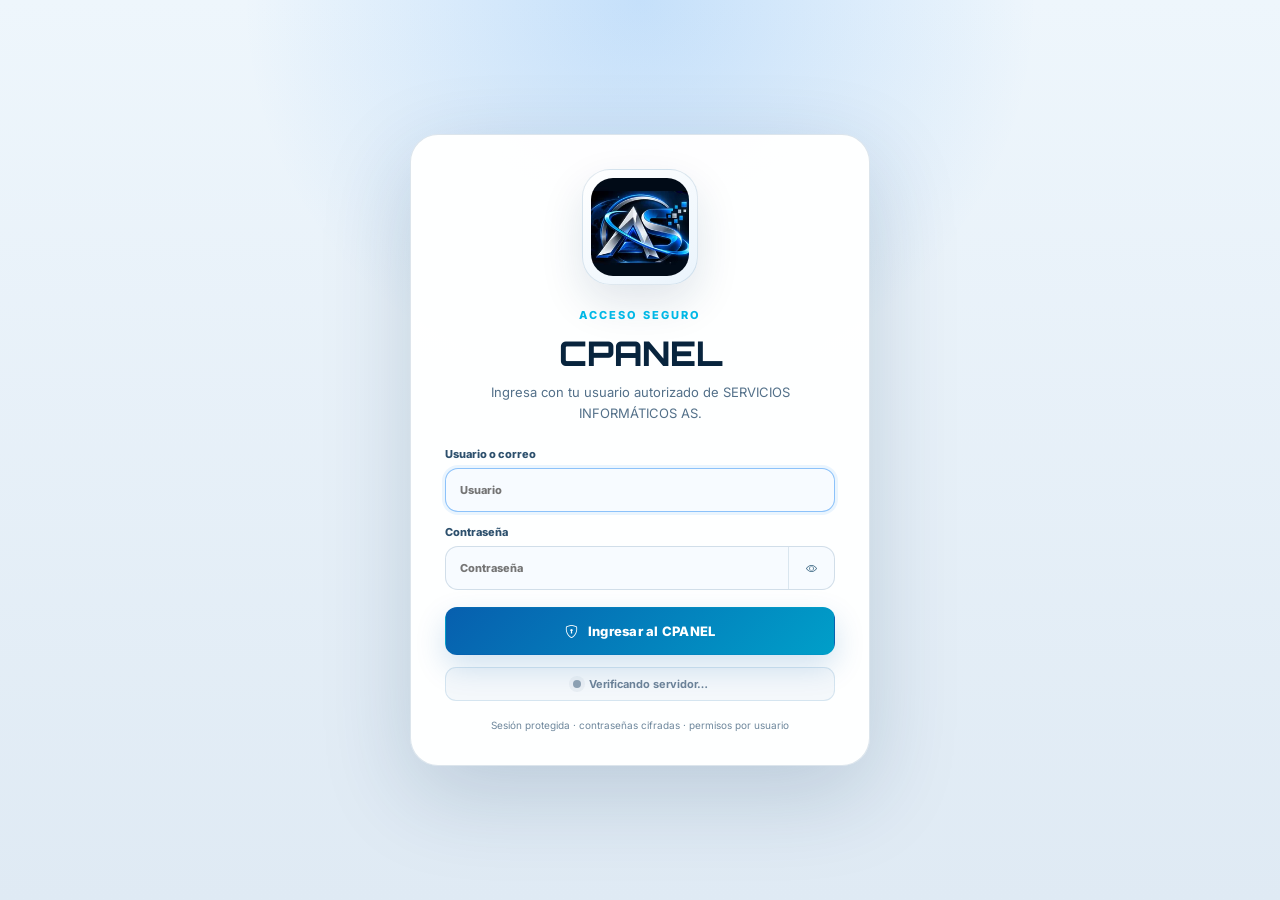
==== commit e84f4248: "Add files via upload" ====
--- a/cpanel.html
+++ b/cpanel.html
@@ -8,7 +8,7 @@
   <meta name="referrer" content="no-referrer">
   <link rel="icon" type="image/png" href="favicon.png"/>
   <link rel="preload" as="image" href="logo-as-icon.webp">
-  <link rel="stylesheet" href="styles.css?v=3.13.3"><link rel="stylesheet" href="cpanel.css?v=3.13.3">
+  <link rel="stylesheet" href="styles.min.css?v=3.13.4"><link rel="stylesheet" href="cpanel.min.css?v=3.13.4">
   <link rel="preconnect" href="https://fonts.googleapis.com"><link rel="preconnect" href="https://fonts.gstatic.com" crossorigin>
   <link href="https://fonts.googleapis.com/css2?family=Inter:wght@400;500;600;700;800&family=Orbitron:wght@500;600;700;800&display=swap" rel="stylesheet" media="print" onload="this.media='all'">
   <link rel="stylesheet" href="https://cdn.jsdelivr.net/npm/bootstrap-icons@1.13.1/font/bootstrap-icons.min.css" media="print" onload="this.media='all'">
@@ -250,5 +250,5 @@
 </div>
 
 <div class="toast" id="adminToast"></div>
-<script src="config.js?v=3.13.3"></script><script src="api.js?v=3.13.3"></script><script src="cms-defaults.js?v=3.13.3"></script><script src="cpanel.js?v=3.13.3"></script>
+<script src="config.min.js?v=3.13.4"></script><script src="api.min.js?v=3.13.4"></script><script src="cms-defaults.min.js?v=3.13.4"></script><script src="cpanel.min.js?v=3.13.4"></script>
 </body></html>
--- a/styles.min.css
+++ b/styles.min.css
@@ -0,0 +1,1227 @@
+:root{
+  --bg:#050b14;--bg-2:#081322;--panel:#0c1728;--panel-2:#101d30;--line:rgba(142,190,255,.16);
+  --text:#edf7ff;--muted:#90a7bf;--blue:#118cff;--cyan:#19e6ff;--cyan-2:#66f5ff;--silver:#d9e5f0;
+  --shadow:0 24px 70px rgba(0,0,0,.32);--radius:24px;--header:82px;
+}
+*{box-sizing:border-box}html{scroll-behavior:smooth}body{margin:0;background:linear-gradient(180deg,#040912 0,#07101c 42%,#040a12 100%);color:var(--text);font-family:Inter,Arial,sans-serif;overflow-x:hidden}body:before{content:"";position:fixed;inset:0;pointer-events:none;background-image:linear-gradient(rgba(255,255,255,.018) 1px,transparent 1px),linear-gradient(90deg,rgba(255,255,255,.018) 1px,transparent 1px);background-size:48px 48px;mask-image:linear-gradient(to bottom,rgba(0,0,0,.6),transparent 70%);z-index:-1}a{color:inherit;text-decoration:none}button,input,textarea,select{font:inherit}button{cursor:pointer}.hidden{display:none!important}.span-2{grid-column:span 2}.eyebrow{display:inline-flex;align-items:center;gap:9px;color:var(--cyan);font-size:11px;font-weight:800;letter-spacing:.19em;text-transform:uppercase}.live-dot{width:8px;height:8px;border-radius:50%;background:var(--cyan);box-shadow:0 0 16px var(--cyan)}
+.btn{display:inline-flex;align-items:center;justify-content:center;gap:10px;min-height:48px;padding:0 20px;border:1px solid transparent;border-radius:12px;font-size:13px;font-weight:800;letter-spacing:.02em;transition:.25s}.btn-primary{background:linear-gradient(135deg,#0d7eff,#20dfff);color:#03101d;box-shadow:0 14px 35px rgba(17,140,255,.22)}.btn-primary:hover{transform:translateY(-2px);box-shadow:0 18px 42px rgba(25,230,255,.26)}.btn-glass,.btn-light{background:rgba(255,255,255,.04);color:var(--text);border-color:var(--line);backdrop-filter:blur(12px)}.btn-glass:hover,.btn-light:hover{border-color:rgba(25,230,255,.42);background:rgba(25,230,255,.08)}.btn-outline{border-color:rgba(25,230,255,.4);color:var(--cyan);background:transparent}.btn-block{width:100%}.text-link{display:inline-flex;align-items:center;gap:8px;color:var(--cyan);font-weight:800;font-size:13px}.text-link:hover{gap:12px}
+
+/* SPLASH */
+.splash-screen{position:fixed;inset:0;z-index:500;background:rgba(1,6,14,.88);backdrop-filter:blur(18px);display:grid;place-items:center;transition:.65s ease;overflow:hidden}.splash-screen.hide{opacity:0;visibility:hidden;transform:scale(1.04)}.splash-glow{position:absolute;width:min(72vw,780px);height:min(72vw,780px);border-radius:50%;background:radial-gradient(circle,rgba(14,139,255,.22),rgba(25,230,255,.05) 38%,transparent 72%);filter:blur(10px)}.splash-card{position:relative;text-align:center;width:min(92vw,620px);padding:42px 28px;border:1px solid rgba(73,202,255,.16);border-radius:30px;background:linear-gradient(180deg,rgba(12,24,42,.72),rgba(5,12,22,.42));box-shadow:0 40px 120px rgba(0,0,0,.45);overflow:hidden}.splash-card:after{content:"";position:absolute;inset:0;border-radius:inherit;padding:1px;background:linear-gradient(135deg,rgba(25,230,255,.6),transparent 36%,rgba(18,116,255,.5));-webkit-mask:linear-gradient(#000 0 0) content-box,linear-gradient(#000 0 0);-webkit-mask-composite:xor;mask-composite:exclude;pointer-events:none}.splash-logo{width:190px;height:190px;border-radius:34px;object-fit:cover;margin:auto;box-shadow:0 0 40px rgba(17,140,255,.25)}.splash-kicker{margin-top:18px;color:var(--cyan);font-size:10px;font-weight:800;letter-spacing:.32em}.splash-card h1{font-family:Orbitron,sans-serif;font-size:clamp(22px,4vw,34px);letter-spacing:.05em;margin:12px 0 8px}.splash-card p{color:var(--muted);margin:0}.splash-loader{width:120px;height:3px;background:rgba(255,255,255,.08);margin:26px auto 0;overflow:hidden;border-radius:999px}.splash-loader span{display:block;width:44%;height:100%;background:linear-gradient(90deg,var(--blue),var(--cyan));animation:loading 1s infinite alternate ease-in-out}@keyframes loading{to{transform:translateX(130%)}}
+
+/* TOP + HEADER */
+.announcement-bar{height:34px;padding:0 max(18px,calc((100vw - 1240px)/2));display:flex;align-items:center;justify-content:space-between;gap:18px;background:#03101b;border-bottom:1px solid rgba(255,255,255,.05);font-size:10px;letter-spacing:.12em;text-transform:uppercase;color:#98adc2}.announcement-bar a{color:var(--cyan);font-weight:700}.site-header{position:sticky;top:0;z-index:120;background:rgba(4,10,19,.82);backdrop-filter:blur(22px);border-bottom:1px solid rgba(157,204,255,.11)}.header-inner{max-width:1280px;height:var(--header);padding:0 22px;margin:auto;display:flex;align-items:center;gap:26px}.brand{display:flex;align-items:center;gap:12px;min-width:282px}.brand img{width:48px;height:48px;border-radius:12px;object-fit:cover;border:1px solid rgba(90,211,255,.22);box-shadow:0 8px 28px rgba(5,130,255,.15)}.brand span{display:grid}.brand strong{font-family:Orbitron,sans-serif;font-size:13px;letter-spacing:.05em;white-space:nowrap}.brand small{font-size:9px;color:var(--muted);letter-spacing:.13em;text-transform:uppercase;margin-top:4px}.main-nav{display:flex;align-items:center;justify-content:center;gap:4px;flex:1}.main-nav>a,.nav-trigger{height:42px;padding:0 12px;display:flex;align-items:center;gap:6px;border:0;background:transparent;color:#c8d8e8;font-size:12px;font-weight:700}.main-nav>a:hover,.nav-trigger:hover{color:var(--cyan)}.nav-group{position:relative}.nav-menu{display:none;position:absolute;top:41px;left:0;width:230px;padding:9px;border-radius:14px;background:rgba(8,20,36,.98);border:1px solid var(--line);box-shadow:var(--shadow)}.nav-group:hover .nav-menu{display:grid}.nav-menu a{padding:11px 12px;border-radius:9px;font-size:12px;color:#c9d9e8}.nav-menu a:hover{background:rgba(25,230,255,.08);color:var(--cyan)}.header-actions{display:flex;align-items:center;gap:8px}.round-button,.cart-button,.mobile-toggle{position:relative;width:42px;height:42px;border-radius:12px;border:1px solid var(--line);background:rgba(255,255,255,.03);color:var(--text);display:grid;place-items:center}.cart-button span{position:absolute;right:-5px;top:-6px;background:var(--cyan);color:#00111c;width:18px;height:18px;border-radius:50%;display:grid;place-items:center;font-size:9px;font-weight:900}.mobile-toggle{display:none}
+
+/* HERO */
+.hero{position:relative;min-height:720px;overflow:hidden;border-bottom:1px solid var(--line);background:radial-gradient(circle at 76% 28%,rgba(14,131,255,.16),transparent 32%),radial-gradient(circle at 22% 70%,rgba(25,230,255,.09),transparent 26%)}.hero-grid-pattern{position:absolute;inset:0;background-image:linear-gradient(rgba(83,179,255,.05) 1px,transparent 1px),linear-gradient(90deg,rgba(83,179,255,.05) 1px,transparent 1px);background-size:64px 64px;transform:perspective(850px) rotateX(63deg) scale(1.6);transform-origin:center bottom;opacity:.45;top:42%}.hero-orb{position:absolute;border-radius:50%;filter:blur(2px)}.hero-orb-a{width:360px;height:360px;right:7%;top:13%;border:1px solid rgba(25,230,255,.15);box-shadow:inset 0 0 80px rgba(16,125,255,.04)}.hero-orb-b{width:620px;height:620px;right:-10%;top:-6%;border:1px solid rgba(13,126,255,.08)}.hero-stage{position:relative;max-width:1280px;min-height:720px;margin:auto;padding:70px 22px 86px;display:grid;grid-template-columns:1.02fr .98fr;align-items:center;gap:48px}.hero-slides{position:relative;min-height:430px}.hero-slide{position:absolute;inset:0;opacity:0;transform:translateY(18px);pointer-events:none;transition:.55s ease;display:flex;align-items:center}.hero-slide.active{opacity:1;transform:none;pointer-events:auto}.hero-banner-image{position:absolute;inset:-20px 8% -20px -8%;background-size:cover;background-position:center;border-radius:28px;opacity:.10;filter:saturate(.7) contrast(1.05);mask-image:linear-gradient(90deg,#000 0%,rgba(0,0,0,.75) 55%,transparent 100%);pointer-events:none}.hero-copy{position:relative;z-index:1;max-width:670px}.hero-copy h1{font-family:Orbitron,sans-serif;font-size:clamp(42px,5.3vw,72px);line-height:1.04;letter-spacing:-.045em;margin:18px 0 20px;background:linear-gradient(180deg,#fff 25%,#b9d4ed 100%);-webkit-background-clip:text;color:transparent}.hero-copy p{font-size:18px;line-height:1.75;color:#9fb5ca;max-width:650px}.hero-actions{display:flex;gap:11px;flex-wrap:wrap;margin-top:30px}.hero-micro{display:flex;gap:22px;flex-wrap:wrap;margin-top:26px;color:#8da5bc;font-size:11px}.hero-micro span{display:flex;gap:7px;align-items:center}.hero-micro i{color:var(--cyan)}.hero-brand-visual{position:relative;display:grid;place-items:center;min-height:520px}.hero-brand-visual img.hero-device-shot{position:relative;width:min(100%,410px);border-radius:34px;box-shadow:0 40px 120px rgba(0,0,0,.46),0 0 80px rgba(4,137,255,.15);z-index:2;background:rgba(4,14,28,.92);border:1px solid rgba(67,201,255,.22)}.logo-energy-ring{position:absolute;width:510px;height:510px;border:1px solid rgba(25,230,255,.22);border-radius:50%;animation:spin 18s linear infinite}.logo-energy-ring:before,.logo-energy-ring:after{content:"";position:absolute;inset:35px;border-radius:50%;border:1px dashed rgba(48,142,255,.2)}.logo-energy-ring:after{inset:78px;animation:spinReverse 13s linear infinite}@keyframes spin{to{transform:rotate(360deg)}}@keyframes spinReverse{to{transform:rotate(-360deg)}}.floating-chip{position:absolute;z-index:3;padding:9px 12px;border-radius:10px;background:rgba(6,20,35,.86);border:1px solid rgba(44,195,255,.28);backdrop-filter:blur(12px);font-size:10px;font-weight:800;letter-spacing:.1em;color:#d8ebfb;box-shadow:0 12px 35px rgba(0,0,0,.25)}.floating-chip i{color:var(--cyan);margin-right:5px}.chip-one{top:10%;left:2%}.chip-two{right:1%;top:28%}.chip-three{left:5%;bottom:14%}.hero-controls{position:absolute;left:22px;bottom:34px;display:flex;align-items:center;gap:14px}.hero-arrow{width:38px;height:38px;border-radius:10px;border:1px solid var(--line);background:rgba(255,255,255,.03);color:#b8cadd}.hero-dots{display:flex;gap:7px}.hero-dot{width:22px;height:3px;border:0;padding:0;border-radius:999px;background:rgba(255,255,255,.18);transition:.3s}.hero-dot.active{width:42px;background:linear-gradient(90deg,var(--blue),var(--cyan))}
+
+.capability-strip{max-width:1280px;margin:-1px auto 0;display:grid;grid-template-columns:repeat(4,1fr);border:1px solid var(--line);border-top:0;background:rgba(8,20,35,.72)}.capability-strip>div{display:flex;align-items:center;gap:13px;padding:22px;border-right:1px solid var(--line)}.capability-strip>div:last-child{border-right:0}.capability-strip i{font-size:24px;color:var(--cyan)}.capability-strip span{display:grid}.capability-strip strong{font-size:12px}.capability-strip small{font-size:10px;color:var(--muted);margin-top:4px}
+
+/* GENERAL SECTIONS */
+.section{max-width:1280px;margin:0 auto;padding:100px 22px}.section-heading{max-width:760px;margin-bottom:40px}.section-heading h2,.architecture-copy h2,.catalog-teaser h2,.final-cta h2,.about-copy h2{font-family:Orbitron,sans-serif;font-size:clamp(30px,4vw,52px);line-height:1.08;letter-spacing:-.035em;margin:12px 0 16px}.section-heading p,.architecture-copy>p,.catalog-teaser p,.final-cta p,.about-copy>p{color:var(--muted);line-height:1.75}.split-heading{max-width:none;display:grid;grid-template-columns:1fr .7fr;gap:50px;align-items:end}.split-heading p{margin:0}.centered{text-align:center;margin-left:auto;margin-right:auto}.services-grid{display:grid;grid-template-columns:repeat(4,1fr);gap:14px}.service-card{position:relative;min-height:310px;padding:28px 24px;border:1px solid var(--line);border-radius:20px;background:linear-gradient(160deg,rgba(13,28,48,.88),rgba(5,14,26,.78));overflow:hidden;transition:.28s}.service-card:before{content:"";position:absolute;width:150px;height:150px;right:-80px;top:-70px;background:radial-gradient(circle,rgba(25,230,255,.18),transparent 70%)}.service-card:hover{transform:translateY(-6px);border-color:rgba(25,230,255,.4);box-shadow:0 26px 70px rgba(0,0,0,.28)}.service-number{position:absolute;right:18px;top:18px;color:rgba(147,190,225,.24);font-family:Orbitron,sans-serif;font-size:11px}.service-icon{width:48px;height:48px;border-radius:13px;display:grid;place-items:center;background:linear-gradient(135deg,rgba(13,126,255,.16),rgba(25,230,255,.08));border:1px solid rgba(25,230,255,.2);color:var(--cyan);font-size:22px}.service-card h3{font-family:Orbitron,sans-serif;font-size:17px;margin:24px 0 12px}.service-card p{color:var(--muted);font-size:13px;line-height:1.7;min-height:88px}.service-card a{display:inline-flex;align-items:center;gap:8px;color:#ccecff;font-size:11px;font-weight:800;margin-top:8px}.service-card a:hover{color:var(--cyan)}
+
+.architecture-section{display:grid;grid-template-columns:1fr 1fr;gap:70px;align-items:center}.feature-list{display:grid;gap:14px;margin:28px 0}.feature-list>div{display:flex;gap:13px;padding:15px 16px;border:1px solid var(--line);border-radius:14px;background:rgba(255,255,255,.025)}.feature-list i{font-size:22px;color:var(--cyan)}.feature-list span{display:grid}.feature-list strong{font-size:13px}.feature-list small{color:var(--muted);font-size:11px;margin-top:5px}.architecture-visual{display:grid;place-items:center}.system-map{position:relative;width:min(100%,560px);aspect-ratio:1;border-radius:50%;background:radial-gradient(circle,rgba(17,140,255,.12),rgba(4,12,24,.04) 60%)}.system-map svg{position:absolute;inset:0;width:100%;height:100%;fill:none;stroke:rgba(78,183,255,.18);stroke-width:1}.system-core{position:absolute;left:50%;top:50%;transform:translate(-50%,-50%);width:150px;height:150px;border-radius:50%;display:grid;place-items:center;background:#061423;border:1px solid rgba(25,230,255,.32);box-shadow:0 0 50px rgba(17,140,255,.16);z-index:2}.system-core img{width:92px;height:92px;border-radius:50%;object-fit:cover}.system-core span{font:700 9px Orbitron;color:var(--cyan);letter-spacing:.12em}.node{position:absolute;width:90px;height:90px;border-radius:20px;background:rgba(9,24,41,.92);border:1px solid var(--line);display:grid;place-items:center;text-align:center;z-index:3;box-shadow:0 15px 35px rgba(0,0,0,.2)}.node i{font-size:24px;color:var(--cyan)}.node span{font:700 8px Orbitron;color:#d8eaff}.node-web{left:9%;top:15%}.node-mobile{right:7%;top:19%}.node-api{right:-1%;bottom:24%}.node-db{left:7%;bottom:13%}.node-cloud{left:44%;top:-1%}
+
+.tech-section{padding-top:70px;padding-bottom:70px;border-top:1px solid var(--line);border-bottom:1px solid var(--line)}.tech-cloud{display:flex;flex-wrap:wrap;justify-content:center;gap:10px}.tech-pill{padding:13px 17px;border-radius:999px;border:1px solid var(--line);background:rgba(255,255,255,.025);font-size:11px;font-weight:800;color:#c7daed}.tech-pill:hover{color:var(--cyan);border-color:rgba(25,230,255,.35)}
+.process-grid{display:grid;grid-template-columns:repeat(4,1fr);gap:1px;border:1px solid var(--line);border-radius:22px;overflow:hidden}.process-grid article{min-height:250px;padding:28px;background:linear-gradient(160deg,rgba(12,25,43,.86),rgba(7,15,27,.75));border-right:1px solid var(--line)}.process-grid article:last-child{border-right:0}.process-grid span{font-family:Orbitron;color:var(--cyan);font-size:11px}.process-grid h3{font-family:Orbitron;margin:50px 0 12px}.process-grid p{color:var(--muted);font-size:13px;line-height:1.7}
+.catalog-teaser{display:grid;grid-template-columns:1.1fr .9fr;gap:60px;align-items:center;border-top:1px solid var(--line)}.catalog-empty-preview{min-height:300px;border:1px dashed rgba(25,230,255,.28);border-radius:26px;background:linear-gradient(135deg,rgba(13,125,255,.06),rgba(25,230,255,.02));display:flex;flex-direction:column;align-items:center;justify-content:center;gap:10px;color:var(--muted)}.empty-icon{width:78px;height:78px;border-radius:22px;display:grid;place-items:center;border:1px solid rgba(25,230,255,.24);color:var(--cyan);font-size:34px;background:rgba(25,230,255,.05)}.catalog-empty-preview strong{color:var(--text);font:700 22px Orbitron}.catalog-empty-preview span{font-size:11px}.final-cta,.cta-band{position:relative;margin-bottom:80px;border:1px solid rgba(25,230,255,.25);border-radius:28px;background:radial-gradient(circle at 85% 30%,rgba(17,140,255,.18),transparent 30%),linear-gradient(140deg,#0a1728,#07111e);display:flex;align-items:center;justify-content:space-between;gap:40px;overflow:hidden}.final-cta:after,.cta-band:after{content:"AS";position:absolute;right:3%;bottom:-18%;font:800 170px Orbitron;color:rgba(255,255,255,.025);pointer-events:none}.final-cta>div:first-child,.cta-band>div:first-child{max-width:760px;position:relative;z-index:1}.final-cta-actions{display:flex;gap:10px;flex-wrap:wrap;position:relative;z-index:1}
+
+/* SUBPAGES */
+.view-hero{min-height:390px;display:flex;align-items:center;justify-content:center;text-align:center;padding:80px 22px;border-bottom:1px solid var(--line);background:radial-gradient(circle at 50% 10%,rgba(17,140,255,.16),transparent 38%)}.view-hero.compact{min-height:300px}.view-hero>div{max-width:880px}.view-hero h1{font-family:Orbitron;font-size:clamp(36px,5vw,64px);line-height:1.05;letter-spacing:-.04em;margin:16px 0}.view-hero p{color:var(--muted);font-size:17px;line-height:1.75}.specialty-grid,.solutions-grid,.policy-grid{display:grid;grid-template-columns:repeat(3,1fr);gap:16px}.specialty-grid article,.solution-card,.policy-grid article{padding:28px;border:1px solid var(--line);border-radius:20px;background:rgba(255,255,255,.025)}.specialty-grid article>div,.solution-card>div{font-size:28px;color:var(--cyan)}.specialty-grid h3,.solution-card h3,.policy-grid h3{font-family:Orbitron;font-size:18px;margin:20px 0 12px}.specialty-grid p,.solution-card p,.policy-grid p{color:var(--muted);line-height:1.7;font-size:13px}.solution-card a{display:inline-flex;gap:8px;color:var(--cyan);font-size:11px;font-weight:800;margin-top:12px}.about-layout{display:grid;grid-template-columns:.85fr 1.15fr;gap:70px;align-items:center}.about-logo img{width:100%;border-radius:28px;box-shadow:var(--shadow);border:1px solid var(--line)}.about-values{display:flex;flex-wrap:wrap;gap:10px;margin-top:24px}.about-values span{padding:9px 12px;border:1px solid var(--line);border-radius:999px;color:#c7d9e9;font-size:11px}.about-values i{color:var(--cyan)}
+
+/* CATALOG */
+.catalog-section{padding-top:60px}.category-filter{display:flex;flex-wrap:wrap;gap:8px;margin-bottom:24px}.category-filter a{padding:10px 14px;border-radius:999px;border:1px solid var(--line);font-size:11px;color:var(--muted)}.category-filter a.active,.category-filter a:hover{border-color:rgba(25,230,255,.45);color:var(--cyan);background:rgba(25,230,255,.05)}.product-grid{display:grid;grid-template-columns:repeat(4,1fr);gap:16px}.product-card{border:1px solid var(--line);border-radius:20px;overflow:hidden;background:rgba(255,255,255,.025)}.product-image{height:220px;position:relative;background:#0a1524}.product-image img{width:100%;height:100%;object-fit:cover}.product-placeholder{height:100%;display:grid;place-items:center;font-size:48px;color:var(--cyan)}.product-badge{position:absolute;left:14px;top:14px;padding:6px 9px;border-radius:999px;background:var(--cyan);color:#00111b;font-size:9px;font-weight:900}.product-body{padding:18px}.product-body small{color:var(--cyan);font-size:9px;text-transform:uppercase;letter-spacing:.14em}.product-body h3{font-family:Orbitron;font-size:15px;margin:10px 0}.product-body p{color:var(--muted);font-size:12px;line-height:1.55;min-height:56px}.product-bottom{display:flex;align-items:center;justify-content:space-between;gap:10px;margin-top:16px}.product-bottom strong{color:#d7f7ff}.add-button{border:1px solid rgba(25,230,255,.25);background:rgba(25,230,255,.07);color:var(--cyan);border-radius:10px;padding:9px 11px;font-size:10px;font-weight:800}.empty-catalog{max-width:820px;margin:20px auto 40px;text-align:center;padding:70px 28px;border:1px dashed rgba(25,230,255,.26);border-radius:28px;background:radial-gradient(circle at 50% 5%,rgba(15,130,255,.12),transparent 45%)}.empty-catalog-orbit{width:100px;height:100px;margin:0 auto 26px;border-radius:50%;border:1px solid rgba(25,230,255,.3);display:grid;place-items:center;box-shadow:0 0 40px rgba(17,140,255,.1)}.empty-catalog-orbit i{font-size:42px;color:var(--cyan)}.empty-catalog h2{font-family:Orbitron;font-size:clamp(26px,4vw,42px);margin:14px 0}.empty-catalog p{color:var(--muted);line-height:1.7;max-width:650px;margin:0 auto 24px}
+
+/* REQUEST */
+.request-layout{display:grid;grid-template-columns:.8fr 1.2fr;gap:26px;align-items:start}.request-info,.quote-form{border:1px solid var(--line);border-radius:22px;background:rgba(255,255,255,.025);padding:30px}.request-info h2,.quote-form h2{font-family:Orbitron;font-size:27px;margin:12px 0}.request-info>p{color:var(--muted);line-height:1.7}.contact-stack{display:grid;gap:10px;margin-top:26px}.contact-stack>div,.contact-stack>button{width:100%;display:grid;grid-template-columns:38px 1fr auto;align-items:center;gap:10px;text-align:left;border:1px solid var(--line);background:rgba(255,255,255,.02);color:inherit;border-radius:14px;padding:13px}.contact-stack>div>i:first-child,.contact-stack>button>i:first-child{font-size:21px;color:var(--cyan)}.contact-stack span{display:grid}.contact-stack strong{font-size:12px}.contact-stack small{color:var(--muted);font-size:10px;margin-top:3px}.form-grid{display:grid;grid-template-columns:1fr 1fr;gap:12px}.form-grid input,.form-grid select,.form-grid textarea{width:100%;border:1px solid var(--line);background:#071321;color:var(--text);border-radius:12px;padding:14px;outline:none}.form-grid input:focus,.form-grid select:focus,.form-grid textarea:focus{border-color:rgba(25,230,255,.45);box-shadow:0 0 0 3px rgba(25,230,255,.05)}.form-grid textarea{min-height:150px;resize:vertical}.form-head{margin-bottom:20px}.form-note{display:block;color:var(--muted);line-height:1.55;margin-top:12px;font-size:10px}.spinner{width:15px;height:15px;border-radius:50%;border:2px solid rgba(0,17,29,.35);border-top-color:#00111d;animation:spin .7s linear infinite}
+
+/* FOOTER */
+.site-footer{position:relative;border-top:1px solid var(--line);background:#02070e;overflow:hidden}.footer-glow{position:absolute;width:520px;height:520px;left:-160px;bottom:-280px;border-radius:50%;background:radial-gradient(circle,rgba(17,140,255,.13),transparent 70%)}.footer-inner{position:relative;max-width:1280px;margin:auto;padding:58px 22px 42px;display:grid;grid-template-columns:1.7fr repeat(3,1fr);gap:45px}.footer-brand{display:flex;gap:16px}.footer-brand img{width:76px;height:76px;border-radius:18px;object-fit:cover}.footer-brand strong{font:700 13px Orbitron}.footer-brand p{color:var(--muted);font-size:11px}.site-footer h4{font:700 11px Orbitron;color:#dceeff;text-transform:uppercase;letter-spacing:.1em;margin:0 0 17px}.site-footer a,.site-footer button,.site-footer span{display:block;border:0;background:transparent;padding:0;margin:0 0 10px;color:#8098af;font-size:11px;text-align:left}.site-footer a:hover,.site-footer button:hover{color:var(--cyan)}.socials{display:flex;gap:8px;margin-top:14px}.socials a{width:34px;height:34px;border:1px solid var(--line);border-radius:10px;display:grid;place-items:center;margin:0;color:#a9c3db}.footer-bottom{max-width:1280px;margin:auto;padding:18px 22px 26px;border-top:1px solid rgba(255,255,255,.05);display:flex;justify-content:space-between}.footer-bottom span,.footer-bottom a{font-size:10px;color:#6f879d;margin:0}
+
+/* CART / MODALS / FLOAT */
+.cart-drawer{position:fixed;right:-430px;top:0;bottom:0;width:min(410px,94vw);z-index:300;background:#07111d;border-left:1px solid var(--line);padding:24px;transition:.32s;box-shadow:-30px 0 80px rgba(0,0,0,.32);display:flex;flex-direction:column}.cart-drawer.open{right:0}.drawer-head{display:flex;justify-content:space-between;align-items:center;padding-bottom:18px;border-bottom:1px solid var(--line)}.drawer-head small{color:var(--cyan);font-size:10px}.drawer-head h3{font-family:Orbitron;margin:5px 0 0}.drawer-head button{border:0;background:transparent;color:var(--text);font-size:20px}.cart-items{flex:1;overflow:auto;padding:18px 0}.empty-mini{height:100%;display:flex;flex-direction:column;align-items:center;justify-content:center;text-align:center;color:var(--muted);gap:9px}.empty-mini i{font-size:38px;color:var(--cyan)}.empty-mini strong{color:var(--text)}.empty-mini span{font-size:11px}.cart-item{display:grid;grid-template-columns:1fr 60px 34px;gap:8px;align-items:center;padding:12px 0;border-bottom:1px solid var(--line)}.cart-item div{display:grid}.cart-item span{color:var(--muted);font-size:10px;margin-top:4px}.cart-item input{width:60px;background:#0a1727;border:1px solid var(--line);color:white;border-radius:8px;padding:8px}.cart-item button{border:0;background:transparent;color:#ff6b7f}.cart-summary{border-top:1px solid var(--line);padding-top:18px}.cart-summary>div{display:flex;justify-content:space-between;margin-bottom:9px;font-size:12px}.cart-summary span{color:var(--muted)}.cart-summary .grand-total{font-size:16px;margin:16px 0}.cart-summary .btn{margin-top:8px}.screen-overlay{position:fixed;inset:0;z-index:250;background:rgba(0,0,0,.56);opacity:0;visibility:hidden;transition:.2s}.screen-overlay.show{opacity:1;visibility:visible}.modal{position:fixed;inset:0;z-index:350;background:rgba(1,6,12,.76);backdrop-filter:blur(9px);display:none;place-items:center;padding:20px}.modal.show{display:grid}.modal-card{position:relative;width:min(680px,96vw);max-height:90vh;overflow:auto;background:#081525;border:1px solid var(--line);border-radius:24px;padding:30px;box-shadow:var(--shadow)}.modal-card h2{font-family:Orbitron;margin:9px 0 20px}.modal-close{position:absolute;right:18px;top:18px;border:1px solid var(--line);background:rgba(255,255,255,.03);color:white;width:36px;height:36px;border-radius:10px}.search-row{display:grid;grid-template-columns:1fr auto;gap:10px}.search-row input{border:1px solid var(--line);background:#06111e;color:white;border-radius:12px;padding:13px}.search-results{display:grid;gap:8px;margin-top:14px}.search-result{display:flex;align-items:center;justify-content:space-between;padding:12px;border:1px solid var(--line);border-radius:12px}.search-result div{display:grid}.search-result small{color:var(--muted);margin-top:4px}.empty-card{padding:24px;text-align:center;border:1px dashed var(--line);border-radius:14px;color:var(--muted)}.whatsapp-float{position:fixed;right:20px;bottom:20px;z-index:160;width:54px;height:54px;border-radius:50%;display:grid;place-items:center;background:#23d366;color:#04150b;font-size:24px;box-shadow:0 18px 40px rgba(35,211,102,.25)}.toast{position:fixed;left:50%;bottom:25px;z-index:500;transform:translate(-50%,30px);opacity:0;padding:11px 17px;border-radius:12px;background:#0b1b2d;border:1px solid rgba(25,230,255,.25);color:#dff9ff;transition:.25s;font-size:12px}.toast.show{opacity:1;transform:translate(-50%,0)}
+
+/* RESPONSIVE */
+@media(max-width:1100px){.brand{min-width:230px}.brand strong{font-size:11px}.main-nav>a,.nav-trigger{padding:0 8px}.hero-stage{grid-template-columns:1fr .8fr}.hero-brand-visual img.hero-device-shot{width:360px}.services-grid{grid-template-columns:repeat(2,1fr)}.architecture-section{gap:40px}.footer-inner{grid-template-columns:1.5fr 1fr 1fr}.footer-inner>div:last-child{grid-column:2/4}}
+@media(max-width:860px){.announcement-bar span{display:none}.announcement-bar{justify-content:center}.header-inner{height:72px}.brand{min-width:0;flex:1}.main-nav{position:absolute;left:12px;right:12px;top:78px;display:none;flex-direction:column;align-items:stretch;padding:10px;background:rgba(5,15,27,.98);border:1px solid var(--line);border-radius:18px;box-shadow:var(--shadow)}.main-nav.open{display:flex}.main-nav>a,.nav-trigger{width:100%;justify-content:space-between;padding:0 12px}.nav-group:hover .nav-menu{display:none}.nav-menu{position:static;width:100%;background:transparent;border:0;box-shadow:none;padding:0 12px 8px}.nav-group:focus-within .nav-menu{display:grid}.mobile-toggle{display:grid}.hero{min-height:auto}.hero-stage{min-height:760px;grid-template-columns:1fr;padding-top:54px}.hero-slides{min-height:360px}.hero-brand-visual{min-height:320px}.hero-brand-visual img.hero-device-shot{width:min(72vw,340px)}.logo-energy-ring{width:340px;height:340px}.floating-chip{display:none}.hero-controls{bottom:24px}.capability-strip{grid-template-columns:repeat(2,1fr)}.capability-strip>div:nth-child(2){border-right:0}.capability-strip>div:nth-child(-n+2){border-bottom:1px solid var(--line)}.split-heading,.architecture-section,.catalog-teaser,.about-layout,.request-layout{grid-template-columns:1fr}.process-grid{grid-template-columns:repeat(2,1fr)}.process-grid article:nth-child(2){border-right:0}.process-grid article:nth-child(-n+2){border-bottom:1px solid var(--line)}.specialty-grid,.solutions-grid,.policy-grid{grid-template-columns:repeat(2,1fr)}.final-cta,.cta-band{align-items:flex-start;flex-direction:column}.footer-inner{grid-template-columns:1fr 1fr}.footer-inner>div:last-child{grid-column:auto}.product-grid{grid-template-columns:repeat(2,1fr)}}
+@media(max-width:560px){:root{--header:66px}.announcement-bar{height:30px}.announcement-bar a{font-size:9px}.header-inner{height:66px;padding:0 12px;gap:8px}.brand img{width:40px;height:40px}.brand strong{font-size:9px}.brand small{font-size:7px}.header-actions{gap:5px}.round-button,.cart-button,.mobile-toggle{width:38px;height:38px;border-radius:10px}.round-button{display:none}.hero-stage{min-height:760px;padding:40px 16px 70px;gap:8px}.hero-slides{min-height:390px}.hero-copy h1{font-size:38px}.hero-copy p{font-size:15px;line-height:1.65}.hero-actions{flex-direction:column}.hero-actions .btn{width:100%}.hero-micro{gap:12px}.hero-brand-visual{min-height:280px}.hero-brand-visual img.hero-device-shot{width:min(82vw,310px);border-radius:22px}.logo-energy-ring{width:290px;height:290px}.hero-controls{left:16px}.capability-strip{margin:0;grid-template-columns:1fr}.capability-strip>div{border-right:0!important;border-bottom:1px solid var(--line)!important}.capability-strip>div:last-child{border-bottom:0!important}.section{padding:70px 16px}.section-heading h2,.architecture-copy h2,.catalog-teaser h2,.final-cta h2,.about-copy h2{font-size:31px}.services-grid,.specialty-grid,.solutions-grid,.policy-grid,.product-grid{grid-template-columns:1fr}.service-card{min-height:auto}.service-card p{min-height:0}.architecture-section{gap:20px}.architecture-visual{overflow:hidden}.system-map{width:430px;transform:scale(.8)}.process-grid{grid-template-columns:1fr}.process-grid article{border-right:0!important;border-bottom:1px solid var(--line)!important;min-height:210px}.process-grid article:last-child{border-bottom:0!important}.process-grid h3{margin-top:28px}.catalog-teaser{gap:26px}.final-cta,.cta-band{margin:0 12px 60px;padding:48px 22px}.final-cta-actions{width:100%}.final-cta-actions .btn{width:100%}.view-hero{min-height:320px;padding:60px 16px}.view-hero h1{font-size:36px}.view-hero p{font-size:14px}.about-layout,.request-layout{gap:18px}.request-info,.quote-form{padding:22px 16px}.form-grid{grid-template-columns:1fr}.span-2{grid-column:span 1}.footer-inner{grid-template-columns:1fr;padding:44px 16px 28px;gap:28px}.footer-brand{align-items:center}.footer-bottom{padding:16px;display:block}.footer-bottom a{margin-top:8px}.splash-card{padding:34px 18px}.splash-logo{width:145px;height:145px}.search-row{grid-template-columns:1fr}.whatsapp-float{width:50px;height:50px;right:14px;bottom:14px}}
+
+/* THEME + GPS MOTION + AS VIRTUAL */
+body.theme-light{
+  --bg:#eef5fb;--bg-2:#dfeaf6;--panel:#ffffff;--panel-2:#f7fbff;--line:rgba(15,72,120,.12);
+  --text:#0b1d2d;--muted:#55708a;--blue:#0b7cf3;--cyan:#00b8e6;--cyan-2:#38d9ff;--silver:#6a7f94;
+  --shadow:0 24px 60px rgba(13,52,88,.10);
+  background:linear-gradient(180deg,#f7fbff 0,#edf4fb 48%,#e6eff8 100%);
+}
+body.theme-light:before{background-image:linear-gradient(rgba(18,75,122,.04) 1px,transparent 1px),linear-gradient(90deg,rgba(18,75,122,.04) 1px,transparent 1px)}
+body.theme-light .announcement-bar{background:#f3f8fd;border-bottom-color:rgba(18,75,122,.08);color:#4f6a82}
+body.theme-light .site-header{background:rgba(247,251,255,.9);border-bottom-color:rgba(18,75,122,.08)}
+body.theme-light .brand small,
+body.theme-light .hero-copy p,
+body.theme-light .section-heading p,
+body.theme-light .architecture-copy>p,
+body.theme-light .about-copy>p,
+body.theme-light .final-cta p,
+body.theme-light .catalog-teaser p,
+body.theme-light .contact-stack small,
+body.theme-light .service-card p,
+body.theme-light .site-footer a,
+body.theme-light .site-footer button,
+body.theme-light .site-footer span,
+body.theme-light .site-footer p,
+body.theme-light .footer-bottom span,
+body.theme-light .footer-bottom a,
+body.theme-light .kpi-card span,
+body.theme-light .summary-row span,
+body.theme-light .empty-card,
+body.theme-light .empty-mini,
+body.theme-light .virtual-status,
+body.theme-light .virtual-msg.assistant,
+body.theme-light .virtual-quick button,
+body.theme-light .virtual-contact input::placeholder,
+body.theme-light .virtual-compose textarea::placeholder{color:var(--muted)}
+body.theme-light .main-nav>a,body.theme-light .nav-trigger{color:#27445d}
+body.theme-light .nav-menu{background:rgba(255,255,255,.98)}
+body.theme-light .round-button,
+body.theme-light .cart-button,
+body.theme-light .mobile-toggle,
+body.theme-light .hero-arrow,
+body.theme-light .modal-close{background:rgba(255,255,255,.78);color:var(--text)}
+body.theme-light .service-card,
+body.theme-light .feature-list>div,
+body.theme-light .solution-card,
+body.theme-light .request-info,
+body.theme-light .quote-form,
+body.theme-light .about-logo,
+body.theme-light .about-copy,
+body.theme-light .modal-card,
+body.theme-light .cart-drawer,
+body.theme-light .product-card,
+body.theme-light .node,
+body.theme-light .system-core,
+body.theme-light .empty-catalog,
+body.theme-light .site-footer,
+body.theme-light .splash-card,
+body.theme-light .final-cta,
+body.theme-light .cta-band{background:linear-gradient(180deg,rgba(255,255,255,.98),rgba(242,248,254,.96))}
+body.theme-light .btn-glass,body.theme-light .btn-light{background:rgba(12,107,184,.05)}
+body.theme-light .form-grid input,body.theme-light .form-grid select,body.theme-light .form-grid textarea,
+body.theme-light .search-row input,
+body.theme-light .search-result,
+body.theme-light .cart-item input{background:#f8fbfe;color:var(--text)}
+body.theme-light .system-map{background:radial-gradient(circle,rgba(11,124,243,.08),rgba(255,255,255,.36) 66%)}
+body.theme-light .whatsapp-float{box-shadow:0 18px 36px rgba(35,211,102,.18)}
+body.theme-light .splash-screen{background:rgba(235,244,251,.88)}
+body.theme-light .splash-logo{box-shadow:0 0 38px rgba(11,124,243,.14)}
+body.theme-light .footer-bottom{border-top-color:rgba(18,75,122,.08)}
+body.theme-light .feature-list>div,
+body.theme-light .service-card:hover,
+body.theme-light .solution-card,
+body.theme-light .product-card,
+body.theme-light .contact-stack button,
+body.theme-light .contact-stack div,
+body.theme-light .capability-strip,
+body.theme-light .capability-strip>div{border-color:rgba(15,72,120,.12)}
+body.theme-light .final-cta:after,body.theme-light .cta-band:after{color:rgba(14,63,102,.05)}
+body.theme-light .site-footer{background:#eef5fb}
+
+.gps-map{overflow:hidden;box-shadow:0 0 0 1px rgba(25,230,255,.08), inset 0 0 60px rgba(17,140,255,.10)}
+.gps-map .map-grid{position:absolute;inset:7%;border-radius:50%;background-image:linear-gradient(rgba(83,179,255,.07) 1px,transparent 1px),linear-gradient(90deg,rgba(83,179,255,.07) 1px,transparent 1px);background-size:28px 28px;mask-image:radial-gradient(circle,#000 62%,transparent 92%);opacity:.7}
+.gps-map .map-glow{position:absolute;inset:16%;border-radius:50%;background:radial-gradient(circle,rgba(25,230,255,.18),rgba(17,140,255,.05) 54%,transparent 70%);filter:blur(8px)}
+.radar-ring{position:absolute;left:50%;top:50%;transform:translate(-50%,-50%);border:1px solid rgba(80,183,255,.18);border-radius:50%;animation:pulseMap 3.2s ease-in-out infinite}
+.ring-1{width:240px;height:240px}.ring-2{width:380px;height:380px;animation-delay:.35s}.ring-3{width:520px;height:520px;animation-delay:.7s}
+@keyframes pulseMap{0%,100%{opacity:.48;transform:translate(-50%,-50%) scale(.985)}50%{opacity:.9;transform:translate(-50%,-50%) scale(1.015)}}
+.radar-sweep{position:absolute;left:50%;top:50%;width:320px;height:320px;transform:translate(-50%,-50%);border-radius:50%;background:conic-gradient(from 0deg, rgba(25,230,255,0) 0deg, rgba(25,230,255,0) 300deg, rgba(25,230,255,.34) 338deg, rgba(25,230,255,.05) 360deg);mask-image:radial-gradient(circle,transparent 0 24%,#000 27% 100%);animation:radarSweep 6s linear infinite;filter:blur(.2px)}
+@keyframes radarSweep{to{transform:translate(-50%,-50%) rotate(360deg)}}
+.orbit-dash{position:absolute;left:50%;top:50%;transform:translate(-50%,-50%);border-radius:50%;border:1px dashed rgba(25,230,255,.16)}
+.orbit-1{width:430px;height:430px}.orbit-2{width:300px;height:300px}
+.signal-node{position:absolute;width:14px;height:14px;border-radius:50%;background:var(--cyan);box-shadow:0 0 0 0 rgba(25,230,255,.45),0 0 18px rgba(25,230,255,.4);animation:signalPulse 2.4s infinite}
+.signal-a{left:24%;top:33%}.signal-b{right:19%;top:36%;animation-delay:.6s}.signal-c{right:28%;bottom:24%;animation-delay:1.1s}.signal-d{left:19%;bottom:32%;animation-delay:1.7s}
+@keyframes signalPulse{0%{box-shadow:0 0 0 0 rgba(25,230,255,.45),0 0 18px rgba(25,230,255,.35)}70%{box-shadow:0 0 0 14px rgba(25,230,255,0),0 0 22px rgba(25,230,255,.45)}100%{box-shadow:0 0 0 0 rgba(25,230,255,0),0 0 18px rgba(25,230,255,.35)}}
+.compass{position:absolute;font:700 12px Orbitron,sans-serif;color:rgba(178,221,255,.72);z-index:2;letter-spacing:.3em}
+.compass-n{top:7%;left:50%;transform:translateX(-50%)}.compass-s{bottom:7%;left:50%;transform:translateX(-50%)}.compass-w{left:7%;top:50%;transform:translateY(-50%)}.compass-e{right:7%;top:50%;transform:translateY(-50%)}
+.gps-map .system-core{overflow:hidden}
+.gps-map .system-core:before{content:"";position:absolute;inset:-1px;border-radius:50%;padding:1px;background:conic-gradient(from 40deg,rgba(25,230,255,.55),transparent 26%,rgba(13,126,255,.62));-webkit-mask:linear-gradient(#000 0 0) content-box,linear-gradient(#000 0 0);-webkit-mask-composite:xor;mask-composite:exclude;animation:spin 9s linear infinite}
+.gps-map svg path{stroke-dasharray:6 8;stroke-linecap:round;animation:pathShift 10s linear infinite}
+@keyframes pathShift{to{stroke-dashoffset:-56}}
+.gps-map .node{transition:.28s;animation:nodeFloat 4.6s ease-in-out infinite}
+.gps-map .node:hover{transform:translateY(-4px) scale(1.02);border-color:rgba(25,230,255,.35)}
+.node-mobile{animation-delay:.4s}.node-api{animation-delay:.9s}.node-db{animation-delay:1.4s}.node-cloud{animation-delay:1.9s}
+@keyframes nodeFloat{0%,100%{transform:translateY(0)}50%{transform:translateY(-8px)}}
+
+.virtual-assistant{position:fixed;right:20px;bottom:88px;z-index:170;display:grid;justify-items:end;gap:12px}
+.virtual-toggle{display:inline-flex;align-items:center;gap:10px;height:56px;padding:0 18px;border-radius:999px;border:1px solid rgba(25,230,255,.28);background:linear-gradient(135deg,#0c1d31,#09121f);color:var(--text);box-shadow:0 18px 46px rgba(0,0,0,.26)}
+.virtual-toggle i{font-size:22px;color:var(--cyan)}
+.virtual-toggle span{font-weight:800;letter-spacing:.03em}
+.virtual-panel{width:min(390px,calc(100vw - 28px));max-height:min(72vh,640px);display:none;grid-template-rows:auto auto auto 1fr auto auto auto;overflow:hidden;border-radius:24px;border:1px solid var(--line);background:rgba(8,21,37,.98);box-shadow:0 28px 90px rgba(0,0,0,.34);backdrop-filter:blur(18px)}
+.virtual-assistant.open .virtual-panel{display:grid}
+.virtual-head{display:flex;align-items:center;justify-content:space-between;padding:16px 18px;border-bottom:1px solid var(--line)}
+.virtual-head small{display:block;color:var(--cyan);font-size:10px;letter-spacing:.14em;text-transform:uppercase}.virtual-head strong{font:700 15px Orbitron,sans-serif}
+.virtual-head-actions{display:flex;gap:7px}.virtual-head-actions button{width:34px;height:34px;border-radius:10px;border:1px solid var(--line);background:rgba(255,255,255,.03);color:var(--text)}
+.virtual-status{padding:10px 18px 0;font-size:11px;color:#94abc1;display:flex;align-items:center;gap:8px}
+.virtual-quick{display:flex;flex-wrap:wrap;gap:8px;padding:12px 18px 10px}.virtual-quick button{border:1px solid var(--line);background:rgba(255,255,255,.03);color:#d8eaff;padding:8px 11px;border-radius:999px;font-size:11px;font-weight:700}
+.virtual-quick button:hover{border-color:rgba(25,230,255,.38);color:var(--cyan)}
+.virtual-messages{padding:14px 18px;overflow:auto;display:grid;gap:10px;background:linear-gradient(180deg,rgba(255,255,255,.02),transparent)}
+.virtual-msg{display:flex}.virtual-msg>div{max-width:88%;padding:12px 14px;border-radius:16px;font-size:12px;line-height:1.6;border:1px solid var(--line)}
+.virtual-msg.assistant{justify-content:flex-start}.virtual-msg.assistant>div{background:rgba(255,255,255,.03);color:#dcecff;border-top-left-radius:6px}
+.virtual-msg.user{justify-content:flex-end}.virtual-msg.user>div{background:linear-gradient(135deg,#0d7eff,#20dfff);color:#03101d;border-color:transparent;border-top-right-radius:6px;font-weight:600}
+.virtual-contact{display:grid;grid-template-columns:1fr 1fr;gap:8px;padding:0 18px 10px}.virtual-contact input,.virtual-compose textarea{width:100%;border:1px solid var(--line);background:#071321;color:var(--text);border-radius:12px;padding:12px;outline:none}
+.virtual-contact input:focus,.virtual-compose textarea:focus{border-color:rgba(25,230,255,.4);box-shadow:0 0 0 3px rgba(25,230,255,.05)}
+.virtual-compose{display:grid;grid-template-columns:1fr auto;gap:10px;padding:0 18px 12px}.virtual-compose textarea{min-height:60px;max-height:120px;resize:vertical}
+.virtual-actions{padding:0 18px 18px}
+body.theme-light .virtual-toggle,body.theme-light .virtual-panel{background:rgba(255,255,255,.97)}
+body.theme-light .virtual-msg.assistant>div{background:#f3f8fd;color:var(--text)}
+@media(max-width:560px){
+  .virtual-assistant{right:12px;left:12px;bottom:72px;justify-items:stretch}
+  .virtual-toggle{justify-content:center;width:100%}
+  .virtual-panel{width:100%}
+  .virtual-contact,.virtual-compose{grid-template-columns:1fr}
+}
+
+/* R3 overrides */
+.theme-switch{display:flex;align-items:center;padding:4px;border:1px solid var(--line);border-radius:999px;background:rgba(255,255,255,.03);gap:4px;backdrop-filter:blur(12px)}
+.theme-switch button{height:34px;padding:0 12px;border:0;border-radius:999px;background:transparent;color:var(--muted);display:flex;align-items:center;gap:7px;font-size:11px;font-weight:800;letter-spacing:.03em}
+.theme-switch button.active{background:linear-gradient(135deg,rgba(17,140,255,.2),rgba(25,230,255,.16));color:var(--text);box-shadow:inset 0 0 0 1px rgba(25,230,255,.18)}
+.theme-switch button i{font-size:14px;color:var(--cyan)}
+body.theme-light .theme-switch{background:rgba(255,255,255,.9)}
+body.theme-light .theme-switch button.active{background:linear-gradient(135deg,rgba(11,124,243,.12),rgba(0,184,230,.12));color:var(--text)}
+.virtual-insight{margin:0 18px 6px;padding:10px 12px;border:1px solid rgba(25,230,255,.16);border-radius:14px;background:rgba(25,230,255,.04);color:#a6bfd4;font-size:11px;line-height:1.55}
+.virtual-msg.typing>div{display:flex;gap:5px;align-items:center;min-width:64px}
+.typing-dot{width:8px;height:8px;border-radius:50%;background:var(--cyan);display:inline-block;animation:typingBounce 1s infinite ease-in-out}
+.typing-dot:nth-child(2){animation-delay:.15s}.typing-dot:nth-child(3){animation-delay:.3s}
+@keyframes typingBounce{0%,80%,100%{transform:translateY(0);opacity:.35}40%{transform:translateY(-4px);opacity:1}}
+@media(max-width:860px){.theme-switch{display:none}}
+@media(max-width:560px){.virtual-insight{font-size:10px}}
+
+/* R3.1 - AS Virtual circular + stronger light theme contrast */
+.virtual-assistant{gap:10px}
+.virtual-toggle{width:74px;height:74px;padding:0;border-radius:50%;display:grid;place-items:center;position:relative;background:linear-gradient(145deg,#0c2034,#07111d);border:1px solid rgba(25,230,255,.28);box-shadow:0 20px 48px rgba(0,0,0,.32),0 0 0 1px rgba(25,230,255,.08) inset}
+.virtual-toggle::before{content:"";position:absolute;inset:-8px;border-radius:50%;border:1px solid rgba(25,230,255,.14);animation:virtualPulse 2.8s ease-in-out infinite}
+.virtual-toggle img{width:56px;height:56px;object-fit:cover;border-radius:50%;box-shadow:0 0 22px rgba(25,230,255,.2)}
+.virtual-fab-label{padding:8px 12px;border-radius:999px;border:1px solid rgba(25,230,255,.18);background:rgba(7,19,33,.94);color:var(--text);font-size:11px;font-weight:800;letter-spacing:.04em;box-shadow:0 12px 30px rgba(0,0,0,.22)}
+.virtual-assistant:not(.open) .virtual-fab-label{display:none}
+.virtual-assistant.open .virtual-fab-label{display:inline-flex;align-items:center}
+@keyframes virtualPulse{0%,100%{transform:scale(1);opacity:.65}50%{transform:scale(1.08);opacity:.15}}
+body.theme-light .virtual-toggle{background:linear-gradient(145deg,#ffffff,#eef6fd);border-color:rgba(15,72,120,.14);box-shadow:0 18px 40px rgba(13,52,88,.14),0 0 0 1px rgba(15,72,120,.05) inset}
+body.theme-light .virtual-fab-label{background:rgba(255,255,255,.97);color:#10263b;border-color:rgba(15,72,120,.12)}
+
+body.theme-light{--text:#071829;--muted:#39556f}
+body.theme-light .hero-copy p,
+body.theme-light .section-heading p,
+body.theme-light .architecture-copy>p,
+body.theme-light .catalog-teaser p,
+body.theme-light .about-copy>p,
+body.theme-light .service-card p,
+body.theme-light .feature-list small,
+body.theme-light .summary-row span,
+body.theme-light .virtual-status,
+body.theme-light .virtual-insight,
+body.theme-light .footer-bottom span,
+body.theme-light .site-footer p,
+body.theme-light .site-footer a,
+body.theme-light .site-footer span{color:#43617b}
+body.theme-light .section-heading h2,
+body.theme-light .architecture-copy h2,
+body.theme-light .catalog-teaser h2,
+body.theme-light .final-cta h2,
+body.theme-light .about-copy h2,
+body.theme-light .hero-copy h1,
+body.theme-light .service-card h3,
+body.theme-light .node span,
+body.theme-light .feature-list strong,
+body.theme-light .catalog-empty-preview strong,
+body.theme-light .final-cta strong,
+body.theme-light .tech-pill{color:#0d2740}
+body.theme-light .tech-pill{background:linear-gradient(180deg,#ffffff,#f4f9fe);border-color:rgba(15,72,120,.18);box-shadow:0 10px 24px rgba(13,52,88,.06)}
+body.theme-light .tech-pill:hover{transform:translateY(-2px);border-color:rgba(11,124,243,.26)}
+body.theme-light .capability-strip,
+body.theme-light .service-card,
+body.theme-light .feature-list>div,
+body.theme-light .about-logo,
+body.theme-light .about-copy,
+body.theme-light .solution-card,
+body.theme-light .request-info,
+body.theme-light .quote-form,
+body.theme-light .product-card,
+body.theme-light .modal-card,
+body.theme-light .cart-drawer,
+body.theme-light .site-footer,
+body.theme-light .catalog-empty-preview,
+body.theme-light .node,
+body.theme-light .system-core,
+body.theme-light .final-cta,
+body.theme-light .cta-band{box-shadow:0 18px 50px rgba(13,52,88,.08)}
+body.theme-light .btn-light{color:#10304b}
+body.theme-light .btn-glass{color:#10304b;border-color:rgba(15,72,120,.15)}
+body.theme-light .feature-list>div,
+body.theme-light .service-card,
+body.theme-light .solution-card,
+body.theme-light .product-card,
+body.theme-light .quote-form,
+body.theme-light .request-info,
+body.theme-light .catalog-empty-preview,
+body.theme-light .node,
+body.theme-light .system-core{border-color:rgba(15,72,120,.14)}
+body.theme-light .node i,
+body.theme-light .service-icon,
+body.theme-light .feature-list i,
+body.theme-light .catalog-empty-preview .empty-icon{color:#00a8dc}
+body.theme-light .form-grid input,
+body.theme-light .form-grid select,
+body.theme-light .form-grid textarea,
+body.theme-light .search-row input,
+body.theme-light .search-result,
+body.theme-light .cart-item input{color:#092039}
+body.theme-light .contact-stack button,
+body.theme-light .contact-stack div{color:#0d2841}
+body.theme-light .virtual-quick button{color:#294760;border-color:rgba(15,72,120,.14);background:#f7fbfe}
+body.theme-light .virtual-panel{box-shadow:0 28px 90px rgba(13,52,88,.18)}
+
+body.theme-light.admin-body{--text:#082038;--muted:#45627d}
+body.theme-light .admin-top h1,
+body.theme-light .admin-card h2,
+body.theme-light .admin-view h2,
+body.theme-light .kpi-card strong,
+body.theme-light .virtual-admin-kpis strong,
+body.theme-light .virtual-admin-top h3{color:#09253d}
+body.theme-light .admin-table th{color:#58738b}
+body.theme-light .admin-table td,
+body.theme-light .summary-row,
+body.theme-light .virtual-admin-top p,
+body.theme-light .virtual-admin-message,
+body.theme-light .virtual-admin-meta span,
+body.theme-light .kpi-card span,
+body.theme-light .summary-row span{color:#3d5c76}
+body.theme-light .status-select,
+body.theme-light .row-actions button,
+body.theme-light .admin-theme-switch button{color:#12314b}
+
+@media(max-width:560px){
+  .virtual-toggle{width:68px;height:68px}
+  .virtual-toggle img{width:50px;height:50px}
+  .virtual-fab-label{display:none!important}
+}
+
+/* R3.2 - force AS Virtual circular button even if old markup persists */
+.virtual-assistant #virtualToggle{
+  width:74px !important;
+  min-width:74px !important;
+  max-width:74px !important;
+  height:74px !important;
+  padding:0 !important;
+  border-radius:50% !important;
+  display:grid !important;
+  place-items:center !important;
+  overflow:hidden !important;
+  aspect-ratio:1/1 !important;
+}
+.virtual-assistant #virtualToggle span{display:none !important}
+.virtual-assistant #virtualToggle img{display:block; width:56px; height:56px; border-radius:50%; object-fit:cover}
+.virtual-assistant #virtualToggle i{font-size:28px; margin:0}
+body.theme-light .virtual-assistant #virtualToggle{background:linear-gradient(145deg,#ffffff,#eef6fd) !important}
+@media(max-width:560px){
+  .virtual-assistant #virtualToggle{
+    width:68px !important;
+    min-width:68px !important;
+    max-width:68px !important;
+    height:68px !important;
+  }
+  .virtual-assistant #virtualToggle img{width:50px;height:50px}
+}
+
+/* R3.3 - AS Virtual simplified conversational layout */
+.virtual-assistant{right:20px;bottom:88px;display:grid;justify-items:end}
+.virtual-assistant.open .virtual-toggle{display:none !important}
+.virtual-panel{
+  width:min(420px,calc(100vw - 28px));
+  height:min(650px,76vh);
+  max-height:none;
+  display:none;
+  flex-direction:column;
+  grid-template-rows:none;
+  overflow:hidden;
+}
+.virtual-assistant.open .virtual-panel{display:flex}
+.virtual-head{flex:0 0 auto;padding:14px 16px}
+.virtual-head-brand{display:flex;align-items:center;gap:10px}
+.virtual-head-brand img{width:38px;height:38px;border-radius:50%;object-fit:cover;border:1px solid rgba(25,230,255,.22);box-shadow:0 0 18px rgba(25,230,255,.12)}
+.virtual-head-brand small{display:block;color:var(--cyan);font-size:9px;letter-spacing:.13em;text-transform:uppercase;margin-bottom:3px}
+.virtual-head-brand strong{display:block;font:700 14px Orbitron,sans-serif}
+.virtual-head-actions button{width:34px;height:34px;border-radius:10px}
+.virtual-status,.virtual-insight,.virtual-fab-label{display:none !important}
+.virtual-messages{
+  flex:1 1 auto;
+  min-height:260px;
+  overflow-y:auto;
+  padding:16px;
+  gap:12px;
+  background:linear-gradient(180deg,rgba(255,255,255,.018),transparent 36%);
+  scrollbar-width:thin;
+}
+.virtual-msg>div{max-width:86%;font-size:12.5px;line-height:1.58;padding:11px 13px}
+.virtual-quick{
+  display:none;
+  flex:0 0 auto;
+  padding:10px 14px;
+  gap:7px;
+  flex-wrap:wrap;
+  border-top:1px solid var(--line);
+  background:rgba(255,255,255,.018)
+}
+.virtual-quick.show{display:flex}
+.virtual-quick button{padding:7px 10px;font-size:10.5px}
+.virtual-contact{
+  display:none;
+  grid-template-columns:1fr 1fr;
+  gap:8px;
+  padding:12px 14px;
+  border-top:1px solid var(--line);
+  background:rgba(25,230,255,.025)
+}
+.virtual-contact.show{display:grid}
+.virtual-contact-title{grid-column:1/-1;display:grid;gap:3px;padding-bottom:3px}
+.virtual-contact-title strong{font-size:12px;color:var(--text)}
+.virtual-contact-title small{font-size:10px;line-height:1.4;color:var(--muted)}
+.virtual-contact input{padding:10px 11px;font-size:12px}
+.virtual-contact .btn{grid-column:1/-1;min-height:40px;font-size:11px}
+.virtual-compose{
+  flex:0 0 auto;
+  display:grid;
+  grid-template-columns:1fr 46px;
+  gap:8px;
+  padding:12px 14px 8px;
+  border-top:1px solid var(--line);
+  background:rgba(6,18,32,.98)
+}
+.virtual-compose textarea{
+  min-height:54px;
+  max-height:116px;
+  resize:none;
+  padding:11px 12px;
+  font-size:13px;
+  line-height:1.45
+}
+.virtual-send{
+  width:46px;
+  min-width:46px;
+  height:46px;
+  align-self:end;
+  border:0;
+  border-radius:14px;
+  background:linear-gradient(135deg,#0d7eff,#20dfff);
+  color:#03101d;
+  display:grid;
+  place-items:center;
+  font-size:17px;
+  box-shadow:0 10px 22px rgba(17,140,255,.22)
+}
+.virtual-bottom-actions{
+  flex:0 0 auto;
+  display:flex;
+  align-items:center;
+  justify-content:space-between;
+  gap:8px;
+  padding:0 14px 12px;
+  background:rgba(6,18,32,.98)
+}
+.virtual-bottom-actions button{
+  border:0;
+  background:transparent;
+  color:#8fa9c0;
+  padding:6px 4px;
+  font-size:10.5px;
+  font-weight:700;
+  display:inline-flex;
+  align-items:center;
+  gap:6px
+}
+.virtual-bottom-actions button:hover{color:var(--cyan)}
+body.theme-light .virtual-compose,body.theme-light .virtual-bottom-actions{background:#ffffff}
+body.theme-light .virtual-quick{background:#f7fbfe}
+body.theme-light .virtual-contact{background:#f4fbff}
+body.theme-light .virtual-bottom-actions button{color:#45657f}
+body.theme-light .virtual-contact-title strong{color:#0b253e}
+body.theme-light .virtual-contact-title small{color:#547089}
+body.theme-light .virtual-compose textarea{background:#f7fbfe;color:#0b253e}
+body.theme-light .virtual-messages{background:linear-gradient(180deg,#f8fbfe,transparent 44%)}
+@media(max-width:560px){
+  .virtual-assistant{right:10px;left:10px;bottom:14px;justify-items:end}
+  .virtual-panel{width:100%;height:min(620px,86vh);border-radius:20px}
+  .virtual-messages{min-height:230px;padding:14px}
+  .virtual-contact{grid-template-columns:1fr}
+  .virtual-contact-title,.virtual-contact .btn{grid-column:1}
+  .virtual-compose{grid-template-columns:1fr 44px}
+  .virtual-send{width:44px;min-width:44px;height:44px}
+}
+
+/* R3.4 - stronger light theme readability for process section and footer */
+body.theme-light .process-grid{
+  border-color:rgba(15,72,120,.14);
+  box-shadow:0 18px 50px rgba(13,52,88,.08);
+}
+body.theme-light .process-grid article{
+  background:linear-gradient(160deg,#ffffff,#edf4fb);
+  border-right-color:rgba(15,72,120,.12);
+}
+body.theme-light .process-grid span{
+  color:#00a8dc;
+  text-shadow:none;
+}
+body.theme-light .process-grid h3{
+  color:#08233c;
+}
+body.theme-light .process-grid p{
+  color:#45627d;
+  font-weight:500;
+}
+body.theme-light .site-footer{
+  background:linear-gradient(180deg,#eef5fb,#e5eef7);
+}
+body.theme-light .site-footer h4,
+body.theme-light .footer-brand strong,
+body.theme-light .footer-bottom a,
+body.theme-light .footer-bottom span{
+  color:#14314a;
+}
+body.theme-light .footer-brand p,
+body.theme-light .site-footer a,
+body.theme-light .site-footer button,
+body.theme-light .site-footer span,
+body.theme-light .site-footer p{
+  color:#45627d;
+  font-weight:500;
+}
+body.theme-light .site-footer a:hover,
+body.theme-light .site-footer button:hover,
+body.theme-light .footer-bottom a:hover{
+  color:#0b7cf3;
+}
+body.theme-light .socials a{
+  color:#21435f;
+  border-color:rgba(15,72,120,.14);
+  background:rgba(255,255,255,.72);
+}
+body.theme-light .socials a:hover{
+  border-color:rgba(11,124,243,.22);
+  background:#fff;
+}
+body.theme-light .footer-glow{
+  background:radial-gradient(circle,rgba(11,124,243,.10),transparent 72%);
+}
+
+/* R3.5 - capability strip contrast + AI rotating logo effect */
+body.theme-light .capability-strip{
+  background:linear-gradient(180deg,#fdfefe,#eef5fb);
+  border-color:rgba(15,72,120,.14);
+  box-shadow:0 16px 42px rgba(13,52,88,.08);
+}
+body.theme-light .capability-strip>div{
+  background:linear-gradient(180deg,rgba(255,255,255,.92),rgba(239,246,252,.92));
+  border-color:rgba(15,72,120,.12);
+}
+body.theme-light .capability-strip i{
+  color:#00aee6;
+  text-shadow:0 0 14px rgba(0,174,230,.12);
+}
+body.theme-light .capability-strip strong{
+  color:#0b2740;
+  font-weight:800;
+}
+body.theme-light .capability-strip small{
+  color:#4c6982;
+  font-weight:600;
+}
+
+.virtual-assistant #virtualToggle,
+.virtual-head-brand{
+  position:relative;
+}
+.virtual-assistant #virtualToggle::after,
+.virtual-head-brand::after{
+  content:"";
+  position:absolute;
+  inset:-6px;
+  border-radius:999px;
+  background:conic-gradient(from 0deg, rgba(25,230,255,0) 0deg, rgba(25,230,255,.0) 250deg, rgba(25,230,255,.8) 300deg, rgba(13,126,255,.95) 338deg, rgba(25,230,255,0) 360deg);
+  -webkit-mask:radial-gradient(farthest-side, transparent calc(100% - 2px), #000 0);
+  mask:radial-gradient(farthest-side, transparent calc(100% - 2px), #000 0);
+  animation:aiSpin 3.8s linear infinite;
+  pointer-events:none;
+}
+.virtual-head-brand::after{
+  inset:-5px auto auto -5px;
+  width:48px;
+  height:48px;
+  border-radius:50%;
+}
+.virtual-head-brand img{
+  position:relative;
+  z-index:1;
+}
+.virtual-assistant #virtualToggle img,
+.virtual-head-brand img{
+  filter:drop-shadow(0 0 8px rgba(25,230,255,.15));
+}
+@keyframes aiSpin{to{transform:rotate(360deg)}}
+body.theme-light .virtual-assistant #virtualToggle::before{border-color:rgba(15,72,120,.10)}
+body.theme-light .virtual-assistant #virtualToggle::after,
+body.theme-light .virtual-head-brand::after{
+  background:conic-gradient(from 0deg, rgba(11,124,243,0) 0deg, rgba(11,124,243,0) 250deg, rgba(0,184,230,.55) 305deg, rgba(11,124,243,.85) 340deg, rgba(11,124,243,0) 360deg);
+}
+
+/* R3.6 - projects portfolio */
+.projects-section{position:relative}
+.project-grid{display:grid;grid-template-columns:repeat(3,1fr);gap:18px}
+.project-card{padding:24px;border-radius:22px;border:1px solid var(--line);background:linear-gradient(180deg,rgba(8,21,37,.92),rgba(6,16,28,.9));box-shadow:0 18px 48px rgba(0,0,0,.18)}
+.project-top{display:flex;align-items:center;justify-content:space-between;gap:14px;margin-bottom:16px}
+.project-icon{width:56px;height:56px;border-radius:18px;display:grid;place-items:center;border:1px solid rgba(25,230,255,.18);background:radial-gradient(circle at 30% 30%,rgba(25,230,255,.16),rgba(13,126,255,.06) 70%,transparent 85%);color:var(--cyan);font-size:24px;box-shadow:inset 0 0 18px rgba(25,230,255,.08)}
+.project-meta{display:grid;justify-items:end;gap:6px;text-align:right}
+.project-meta span{font:700 10px Orbitron;color:var(--cyan);letter-spacing:.16em}
+.project-meta strong{padding:7px 10px;border-radius:999px;border:1px solid rgba(25,230,255,.16);background:rgba(255,255,255,.03);font-size:10px;letter-spacing:.08em;text-transform:uppercase;color:#d8eaff}
+.project-card h3{margin:0 0 12px;font:700 19px Orbitron;color:#eff7ff}
+.project-card p{margin:0;color:#93acc4;line-height:1.75;font-size:13px;min-height:92px}
+.project-tags{display:flex;flex-wrap:wrap;gap:8px;margin-top:18px}
+.project-tags span{padding:8px 10px;border-radius:999px;border:1px solid var(--line);background:rgba(255,255,255,.03);font-size:10px;font-weight:800;letter-spacing:.05em;color:#cfe5f7}
+
+/* R3.6 - full light theme pass */
+body.theme-light .hero-copy h1{background:none;-webkit-background-clip:initial;color:#071b2e}
+body.theme-light .hero-copy p,
+body.theme-light .hero-micro,
+body.theme-light .text-link,
+body.theme-light .specialty-grid p,
+body.theme-light .policy-grid p,
+body.theme-light .view-hero p,
+body.theme-light .request-info p,
+body.theme-light .empty-catalog,
+body.theme-light .catalog-empty-preview span,
+body.theme-light .catalog-empty-preview strong,
+body.theme-light .about-values span{color:#44627d}
+body.theme-light .hero-micro i,
+body.theme-light .text-link i{color:#00aee6}
+body.theme-light .services-section .section-heading h2,
+body.theme-light .process-section .section-heading h2,
+body.theme-light .tech-section .section-heading h2,
+body.theme-light .projects-section .section-heading h2,
+body.theme-light .catalog-teaser h2,
+body.theme-light .view-hero h1,
+body.theme-light .specialty-grid h3,
+body.theme-light .policy-grid h3,
+body.theme-light .request-info h2,
+body.theme-light .quote-form h2{color:#08243d}
+body.theme-light .service-card h3,
+body.theme-light .solution-card h3,
+body.theme-light .specialty-grid article h3,
+body.theme-light .policy-grid article h3,
+body.theme-light .feature-list strong,
+body.theme-light .catalog-empty-preview strong,
+body.theme-light .request-bullets strong{color:#0b2740}
+body.theme-light .service-card a,
+body.theme-light .solution-card a,
+body.theme-light .text-link{color:#0b7cf3}
+body.theme-light .service-number{color:#00aee6}
+body.theme-light .service-card,
+body.theme-light .specialty-grid article,
+body.theme-light .policy-grid article,
+body.theme-light .about-values span,
+body.theme-light .project-card{background:linear-gradient(180deg,#ffffff,#eef5fb)}
+body.theme-light .project-card{border-color:rgba(15,72,120,.14);box-shadow:0 18px 52px rgba(13,52,88,.08)}
+body.theme-light .project-card h3{color:#08253d}
+body.theme-light .project-card p{color:#47637c}
+body.theme-light .project-meta strong,
+body.theme-light .project-tags span{background:#f7fbfe;color:#17334d;border-color:rgba(15,72,120,.12)}
+body.theme-light .project-icon{border-color:rgba(15,72,120,.14);background:radial-gradient(circle at 30% 30%,rgba(0,184,230,.14),rgba(11,124,243,.05) 70%,transparent 85%);color:#00aee6}
+body.theme-light .hero-arrow,
+body.theme-light .hero-dot.active{box-shadow:0 10px 22px rgba(13,52,88,.10)}
+body.theme-light .solution-card,
+body.theme-light .service-card,
+body.theme-light .specialty-grid article,
+body.theme-light .policy-grid article,
+body.theme-light .request-info,
+body.theme-light .quote-form,
+body.theme-light .catalog-empty-preview,
+body.theme-light .feature-list>div,
+body.theme-light .about-values span,
+body.theme-light .project-card,
+body.theme-light .cta-band,
+body.theme-light .final-cta{box-shadow:0 18px 52px rgba(13,52,88,.08)}
+body.theme-light .request-info,
+body.theme-light .quote-form,
+body.theme-light .catalog-empty-preview,
+body.theme-light .feature-list>div,
+body.theme-light .about-values span,
+body.theme-light .project-card,
+body.theme-light .service-card,
+body.theme-light .specialty-grid article,
+body.theme-light .policy-grid article{border-color:rgba(15,72,120,.14)}
+body.theme-light .view-hero{background:radial-gradient(circle at 50% 10%,rgba(11,124,243,.12),transparent 38%)}
+body.theme-light .quote-form label,
+body.theme-light .request-bullets span,
+body.theme-light .request-bullets small{color:#47637c}
+body.theme-light .btn-outline{color:#17334d;border-color:rgba(15,72,120,.18);background:rgba(255,255,255,.78)}
+body.theme-light .btn-outline:hover{border-color:rgba(11,124,243,.32);color:#0b7cf3}
+body.theme-light .form-grid input::placeholder,
+body.theme-light .form-grid textarea::placeholder,
+body.theme-light .search-row input::placeholder{color:#69829a}
+body.theme-light .hero-brand-visual img.hero-device-shot{box-shadow:0 32px 90px rgba(13,52,88,.14),0 0 40px rgba(4,137,255,.08)}
+body.theme-light .logo-energy-ring{border-color:rgba(11,124,243,.14)}
+body.theme-light .logo-energy-ring:before,
+body.theme-light .logo-energy-ring:after{border-color:rgba(11,124,243,.12)}
+body.theme-light .floating-chip{background:rgba(255,255,255,.92);color:#14314a;border-color:rgba(15,72,120,.14);box-shadow:0 12px 35px rgba(13,52,88,.10)}
+body.theme-light .floating-chip i{color:#00aee6}
+body.theme-light .site-footer .footer-brand strong{color:#0a2741}
+body.theme-light .footer-bottom{background:transparent}
+
+@media(max-width:1100px){
+  .project-grid{grid-template-columns:repeat(2,1fr)}
+}
+@media(max-width:560px){
+  .project-grid{grid-template-columns:1fr}
+  .project-card p{min-height:0}
+}
+
+/* R3.6.1 - stronger Solicitar propuesta contrast in light theme */
+body.theme-light .service-card a{
+  color:#073f72;
+  background:rgba(7,63,114,.07);
+  border:1px solid rgba(7,63,114,.16);
+  padding:9px 12px;
+  border-radius:10px;
+  font-weight:900;
+}
+body.theme-light .service-card a i{color:#075cae}
+body.theme-light .service-card a:hover{
+  color:#052e55;
+  background:rgba(7,63,114,.12);
+  border-color:rgba(7,63,114,.28);
+}
+body.theme-light .btn-primary{
+  background:linear-gradient(135deg,#075fae,#009fc9);
+  color:#ffffff;
+  box-shadow:0 12px 30px rgba(7,95,174,.18);
+}
+body.theme-light .btn-primary:hover{
+  box-shadow:0 16px 36px rgba(7,95,174,.24);
+}
+
+/* R3.6.2 - rotating AS logo + GPS WhatsApp effect */
+.virtual-assistant #virtualToggle img{
+  animation: aiLogoSpin 9s linear infinite;
+  transform-origin:center center;
+}
+.virtual-head-brand img{
+  animation: aiLogoSpin 11s linear infinite;
+  transform-origin:center center;
+}
+@keyframes aiLogoSpin{
+  from{transform:rotate(0deg)}
+  to{transform:rotate(360deg)}
+}
+
+.whatsapp-float{
+  overflow:visible;
+  isolation:isolate;
+}
+.whatsapp-float::before,
+.whatsapp-float::after{
+  content:"";
+  position:absolute;
+  inset:-8px;
+  border-radius:50%;
+  pointer-events:none;
+}
+.whatsapp-float::before{
+  border:1px solid rgba(35,211,102,.35);
+  box-shadow:0 0 0 0 rgba(35,211,102,.30);
+  animation: gpsPulseWhatsapp 2.2s ease-out infinite;
+}
+.whatsapp-float::after{
+  inset:-14px;
+  background:conic-gradient(from 0deg, rgba(35,211,102,0) 0deg, rgba(35,211,102,0) 285deg, rgba(35,211,102,.38) 326deg, rgba(35,211,102,.04) 360deg);
+  -webkit-mask:radial-gradient(farthest-side, transparent calc(100% - 2px), #000 0);
+  mask:radial-gradient(farthest-side, transparent calc(100% - 2px), #000 0);
+  animation: gpsSweepWhatsapp 3.4s linear infinite;
+}
+@keyframes gpsPulseWhatsapp{
+  0%{transform:scale(1);opacity:.9;box-shadow:0 0 0 0 rgba(35,211,102,.28)}
+  70%{transform:scale(1.16);opacity:0;box-shadow:0 0 0 16px rgba(35,211,102,0)}
+  100%{transform:scale(1.16);opacity:0;box-shadow:0 0 0 0 rgba(35,211,102,0)}
+}
+@keyframes gpsSweepWhatsapp{
+  from{transform:rotate(0deg)}
+  to{transform:rotate(360deg)}
+}
+body.theme-light .whatsapp-float::before{border-color:rgba(35,211,102,.42)}
+body.theme-light .whatsapp-float::after{
+  background:conic-gradient(from 0deg, rgba(35,211,102,0) 0deg, rgba(35,211,102,0) 285deg, rgba(35,211,102,.44) 326deg, rgba(35,211,102,.05) 360deg);
+}
+
+/* R3.6.3 - responsive hardening pass */
+@media (max-width: 1280px){
+  .hero-stage{padding-left:20px;padding-right:20px;gap:34px}
+  .services-grid,.project-grid{gap:16px}
+}
+
+@media (max-width: 1024px){
+  .header-inner{gap:10px}
+  .brand{min-width:0;max-width:320px}
+  .brand strong{font-size:12px}
+  .hero-stage{grid-template-columns:1fr;min-height:auto;padding-top:56px;padding-bottom:80px}
+  .hero-slides{order:1;min-height:390px}
+  .hero-brand-visual{order:2;min-height:320px}
+  .hero-brand-visual img.hero-device-shot{width:min(68vw,360px)}
+  .hero-controls{position:relative;left:auto;bottom:auto;margin-top:14px}
+  .architecture-section,.catalog-teaser,.about-layout,.request-layout{grid-template-columns:1fr;gap:26px}
+  .architecture-copy,.catalog-teaser-copy,.about-copy,.request-info,.quote-form{max-width:none}
+  .system-map{width:min(100%,560px);margin-inline:auto;transform-origin:center top}
+  .project-grid{grid-template-columns:repeat(2,1fr)}
+  .footer-inner{grid-template-columns:1.2fr 1fr 1fr;gap:22px}
+}
+
+@media (max-width: 860px){
+  .header-inner{flex-wrap:nowrap}
+  .brand strong{font-size:11px}
+  .brand small{font-size:8px}
+  .main-nav{max-height:calc(100vh - 110px);overflow:auto}
+  .hero-copy{max-width:none}
+  .hero-copy h1{font-size:clamp(34px,8vw,54px)}
+  .hero-copy p{font-size:15px;line-height:1.68}
+  .hero-actions .btn{min-height:48px}
+  .capability-strip{grid-template-columns:repeat(2,1fr)}
+  .capability-strip>div{min-height:92px;align-items:flex-start}
+  .services-grid,.specialty-grid,.solutions-grid,.policy-grid,.product-grid,.project-grid{grid-template-columns:1fr 1fr}
+  .service-card,.project-card,.specialty-grid article,.solutions-grid article,.policy-grid article{min-height:auto}
+  .process-grid{grid-template-columns:repeat(2,1fr)}
+  .footer-inner{grid-template-columns:1fr 1fr}
+  .footer-inner>div:last-child{grid-column:1 / -1}
+  .virtual-assistant{right:16px;bottom:84px}
+  .virtual-panel{width:min(400px,calc(100vw - 24px));height:min(72vh,620px)}
+}
+
+@media (max-width: 640px){
+  .announcement-bar{padding:0 12px}
+  .header-inner{padding-inline:12px}
+  .brand{gap:10px}
+  .brand img{width:44px;height:44px}
+  .brand strong{font-size:10px;line-height:1.15}
+  .brand small{display:none}
+  .main-nav{left:10px;right:10px;top:74px;border-radius:16px}
+  .hero-stage{padding:34px 14px 68px;gap:14px}
+  .hero-slides{min-height:430px}
+  .hero-banner-image{inset:-10px 4% -10px -4%}
+  .hero-copy h1{font-size:34px;line-height:1.06}
+  .hero-copy p{font-size:14px}
+  .hero-micro{gap:10px;font-size:10px}
+  .hero-brand-visual img.hero-device-shot{width:min(82vw,300px)}
+  .logo-energy-ring{width:270px;height:270px}
+  .floating-chip{display:none}
+  .capability-strip{grid-template-columns:1fr}
+  .capability-strip>div{border-right:0!important;border-bottom:1px solid var(--line)!important;padding:18px 16px;min-height:unset}
+  .capability-strip>div:last-child{border-bottom:0!important}
+  .section{padding:60px 14px}
+  .section-heading h2,.architecture-copy h2,.catalog-teaser h2,.final-cta h2,.about-copy h2,.view-hero h1{font-size:28px;line-height:1.1}
+  .section-heading p,.architecture-copy>p,.catalog-teaser p,.about-copy>p,.view-hero p{font-size:14px;line-height:1.7}
+  .services-grid,.specialty-grid,.solutions-grid,.policy-grid,.product-grid,.project-grid,.process-grid{grid-template-columns:1fr}
+  .service-card,.project-card,.specialty-grid article,.solutions-grid article,.policy-grid article,.request-info,.quote-form{padding:20px 16px;border-radius:18px}
+  .service-card p,.project-card p{min-height:0}
+  .project-top{align-items:flex-start}
+  .project-meta{justify-items:start;text-align:left}
+  .project-top{flex-direction:column}
+  .architecture-visual{overflow:hidden}
+  .system-map{width:430px;transform:scale(.78);margin-left:-20px}
+  .catalog-teaser{gap:20px}
+  .catalog-empty-preview{padding:24px 18px}
+  .final-cta,.cta-band{margin:0 0 44px;padding:34px 18px;border-radius:20px}
+  .final-cta-actions,.final-cta-actions .btn{width:100%}
+  .footer-inner{grid-template-columns:1fr;padding:38px 14px 24px;gap:22px}
+  .footer-brand{align-items:flex-start}
+  .footer-brand img{width:70px;height:70px}
+  .footer-bottom{padding:14px;font-size:11px}
+  .virtual-assistant{right:12px;bottom:74px;left:12px;justify-items:end}
+  .virtual-panel{width:min(100vw - 24px,420px);height:min(72vh,560px)}
+  .virtual-messages{min-height:220px;padding:14px}
+  .virtual-compose{grid-template-columns:1fr 44px;padding:10px 12px 8px}
+  .virtual-compose textarea{font-size:14px;min-height:52px}
+  .virtual-send{width:44px;min-width:44px;height:44px;border-radius:12px}
+  .whatsapp-float{right:14px;bottom:14px}
+}
+
+@media (max-width: 420px){
+  .brand strong{font-size:9px}
+  .round-button,.cart-button,.mobile-toggle{width:38px;height:38px}
+  .hero-slides{min-height:455px}
+  .hero-copy h1{font-size:30px}
+  .hero-actions{flex-direction:column}
+  .hero-actions .btn{width:100%}
+  .hero-controls{gap:10px}
+  .hero-dot{width:18px}.hero-dot.active{width:36px}
+  .system-map{width:400px;transform:scale(.72);margin-left:-34px}
+  .view-hero{padding:52px 14px;min-height:280px}
+  .virtual-assistant #virtualToggle{width:64px!important;min-width:64px!important;max-width:64px!important;height:64px!important}
+  .virtual-assistant #virtualToggle img{width:46px;height:46px}
+  .virtual-panel{width:calc(100vw - 24px);height:min(70vh,520px);border-radius:20px}
+  .virtual-contact.show{grid-template-columns:1fr}
+}
+
+
+/* R3.6.12 - confirmación visual de solicitudes */
+.request-feedback-overlay{
+  position:fixed;inset:0;z-index:1200;display:grid;place-items:center;
+  padding:20px;background:rgba(2,8,15,.58);backdrop-filter:blur(7px);
+  opacity:0;visibility:hidden;transition:.22s ease;
+}
+.request-feedback-overlay.show{opacity:1;visibility:visible}
+.request-feedback-card{
+  position:relative;width:min(430px,94vw);padding:34px 26px 28px;text-align:center;
+  border-radius:24px;background:#071522;border:1px solid var(--line);
+  box-shadow:0 28px 90px rgba(0,0,0,.42);transform:translateY(14px) scale(.97);
+  transition:.22s ease;
+}
+.request-feedback-overlay.show .request-feedback-card{transform:none}
+.request-feedback-symbol{
+  width:78px;height:78px;margin:0 auto 20px;border-radius:50%;
+  display:grid;place-items:center;font-size:38px;font-weight:900;
+}
+.request-feedback-card>strong{display:block;font:700 19px Orbitron,sans-serif;color:#f4f9ff}
+.request-feedback-card p{margin:12px 0 0;color:#9eb4c8;font-size:13px;line-height:1.65}
+.request-feedback-close{
+  position:absolute;right:14px;top:14px;width:34px;height:34px;border-radius:10px;
+  border:1px solid var(--line);background:rgba(255,255,255,.035);color:#b9cfe2;
+}
+.request-feedback-overlay.is-success .request-feedback-card{border-color:rgba(29,210,116,.34)}
+.request-feedback-overlay.is-success .request-feedback-symbol{
+  color:#062313;background:#25d77d;box-shadow:0 0 0 9px rgba(37,215,125,.10),0 0 36px rgba(37,215,125,.30);
+}
+.request-feedback-overlay.is-error .request-feedback-card{border-color:rgba(255,80,98,.38)}
+.request-feedback-overlay.is-error .request-feedback-symbol{
+  color:#2b070c;background:#ff5365;box-shadow:0 0 0 9px rgba(255,83,101,.10),0 0 36px rgba(255,83,101,.28);
+}
+body.theme-light .request-feedback-overlay{background:rgba(220,233,244,.68)}
+body.theme-light .request-feedback-card{background:#fff;border-color:rgba(15,72,120,.15);box-shadow:0 28px 80px rgba(13,52,88,.18)}
+body.theme-light .request-feedback-card>strong{color:#08243d}
+body.theme-light .request-feedback-card p{color:#49667f}
+body.theme-light .request-feedback-close{background:#f4f8fc;color:#17334d;border-color:rgba(15,72,120,.14)}
+@media(max-width:560px){
+  .request-feedback-card{padding:30px 18px 24px;border-radius:20px}
+  .request-feedback-symbol{width:70px;height:70px;font-size:34px}
+  .request-feedback-card>strong{font-size:16px}
+}
+
+/* R3.6.18 - floating buttons perfectly aligned on the same vertical axis */
+:root{--float-btn-size:68px;--float-right:18px;--float-gap:14px;--float-bottom:18px}
+.whatsapp-float{
+  width:var(--float-btn-size) !important;
+  height:var(--float-btn-size) !important;
+  right:var(--float-right) !important;
+  bottom:var(--float-bottom) !important;
+  font-size:28px !important;
+}
+.virtual-assistant{
+  right:var(--float-right) !important;
+  left:auto !important;
+  bottom:calc(var(--float-bottom) + var(--float-btn-size) + var(--float-gap)) !important;
+  justify-items:end !important;
+}
+.virtual-assistant #virtualToggle{
+  width:var(--float-btn-size) !important;
+  min-width:var(--float-btn-size) !important;
+  max-width:var(--float-btn-size) !important;
+  height:var(--float-btn-size) !important;
+}
+.virtual-assistant #virtualToggle img{width:52px !important;height:52px !important}
+
+@media(max-width:560px){
+  :root{--float-btn-size:60px;--float-right:14px;--float-gap:12px;--float-bottom:14px}
+  .whatsapp-float{font-size:25px !important}
+  .virtual-assistant #virtualToggle img{width:46px !important;height:46px !important}
+}
+
+
+/* R3.6.24 - tarjetas del catálogo más claras y elegantes + tema claro por defecto */
+.product-card{
+  transition:transform .22s ease, box-shadow .22s ease, border-color .22s ease;
+}
+.product-card:hover{
+  transform:translateY(-6px);
+  border-color:rgba(25,230,255,.28);
+  box-shadow:0 22px 58px rgba(0,0,0,.16);
+}
+.product-image{
+  display:grid;
+  place-items:center;
+  background:
+    radial-gradient(circle at 50% 34%, rgba(25,230,255,.10), transparent 30%),
+    linear-gradient(180deg, #081321 0%, #06101c 100%);
+}
+.product-placeholder{
+  width:96px;
+  height:96px;
+  margin:auto;
+  border-radius:26px;
+  display:grid;
+  place-items:center;
+  background:radial-gradient(circle at 30% 30%, rgba(25,230,255,.16), rgba(11,124,243,.05) 72%, transparent 88%);
+  border:1px solid rgba(25,230,255,.20);
+  box-shadow:inset 0 0 0 1px rgba(255,255,255,.03), 0 20px 44px rgba(0,0,0,.14);
+}
+.product-placeholder i{
+  font-size:44px;
+}
+.product-body{
+  background:transparent;
+}
+.product-body h3{
+  line-height:1.25;
+}
+.product-bottom strong{
+  font-size:22px;
+  letter-spacing:-.03em;
+}
+.add-button{
+  transition:transform .18s ease, box-shadow .18s ease, background .18s ease, color .18s ease;
+}
+.add-button:hover{
+  transform:translateY(-1px);
+}
+
+/* Light theme: mejorar fuerte visibilidad de catálogo */
+body.theme-light .product-card{
+  background:linear-gradient(180deg,#ffffff 0%, #f4f9fd 100%);
+  border-color:rgba(15,72,120,.14);
+  box-shadow:0 18px 48px rgba(13,52,88,.08);
+}
+body.theme-light .product-card:hover{
+  border-color:rgba(11,124,243,.26);
+  box-shadow:0 26px 62px rgba(13,52,88,.13);
+}
+body.theme-light .product-image{
+  background:
+    radial-gradient(circle at 50% 30%, rgba(0,184,230,.16), transparent 34%),
+    linear-gradient(180deg,#f4faff 0%, #dfefff 100%);
+}
+body.theme-light .product-placeholder{
+  background:
+    radial-gradient(circle at 30% 30%, rgba(0,184,230,.22), rgba(11,124,243,.07) 76%, transparent 90%),
+    linear-gradient(180deg, #ffffff 0%, #edf7ff 100%);
+  border-color:rgba(15,72,120,.14);
+  box-shadow:0 16px 38px rgba(13,52,88,.10);
+}
+body.theme-light .product-placeholder i{
+  color:#05aee0;
+}
+body.theme-light .product-badge{
+  background:linear-gradient(180deg,#11b7ff 0%, #0b7cf3 100%);
+  color:#ffffff;
+  box-shadow:0 8px 20px rgba(11,124,243,.22);
+}
+body.theme-light .product-body small{
+  color:#1799d4;
+  font-weight:800;
+}
+body.theme-light .product-body h3{
+  color:#08243d;
+}
+body.theme-light .product-body p{
+  color:#4a667f;
+}
+body.theme-light .product-bottom strong{
+  color:#0b7cf3;
+  text-shadow:none;
+}
+body.theme-light .add-button{
+  border-color:rgba(11,124,243,.22);
+  background:linear-gradient(180deg,#22b6ff 0%, #0b7cf3 100%);
+  color:#ffffff;
+  box-shadow:0 10px 20px rgba(11,124,243,.18);
+}
+body.theme-light .add-button:hover{
+  background:linear-gradient(180deg,#18affd 0%, #086ddd 100%);
+}
+body.theme-light .category-filter a{
+  background:rgba(255,255,255,.78);
+}
+
+/* R3.6.26 - mejor contraste en módulos del header desplegable */
+body.theme-light .main-nav>a,
+body.theme-light .nav-trigger{
+  color:#18364f;
+}
+body.theme-light .main-nav>a:hover,
+body.theme-light .nav-trigger:hover,
+body.theme-light .nav-group:focus-within .nav-trigger{
+  color:#0b7cf3;
+}
+body.theme-light .nav-menu{
+  background:rgba(255,255,255,.99);
+  border-color:rgba(15,72,120,.14);
+  box-shadow:0 18px 44px rgba(13,52,88,.14);
+}
+body.theme-light .nav-menu a{
+  color:#23445f;
+  font-weight:700;
+}
+body.theme-light .nav-menu a:hover{
+  background:rgba(11,124,243,.09);
+  color:#0b7cf3;
+}
+@media(max-width:860px){
+  body.theme-light .main-nav{
+    background:rgba(255,255,255,.99);
+    border-color:rgba(15,72,120,.14);
+    box-shadow:0 22px 48px rgba(13,52,88,.14);
+  }
+  body.theme-light .main-nav>a,
+  body.theme-light .nav-trigger{
+    color:#17344d;
+  }
+  body.theme-light .main-nav>a:hover,
+  body.theme-light .nav-trigger:hover{
+    background:rgba(11,124,243,.06);
+    border-radius:12px;
+  }
+  body.theme-light .nav-menu{
+    padding-top:4px;
+    padding-bottom:6px;
+  }
+  body.theme-light .nav-menu a{
+    color:#31516c;
+    background:rgba(245,250,255,.92);
+    margin:2px 0;
+  }
+}
+
+
+/* R3.8.3 - acceso seguro CPANEL visible en header */
+.cpanel-access{height:42px;padding:0 14px;display:inline-flex;align-items:center;justify-content:center;gap:7px;border-radius:12px;border:1px solid rgba(25,230,255,.26);background:linear-gradient(135deg,rgba(11,124,243,.15),rgba(25,230,255,.07));color:var(--cyan);font-size:10px;font-weight:900;letter-spacing:.06em;white-space:nowrap;transition:.22s;box-shadow:0 8px 24px rgba(0,100,255,.08)}
+.cpanel-access i{font-size:15px}.cpanel-access:hover{transform:translateY(-1px);border-color:rgba(25,230,255,.5);background:linear-gradient(135deg,rgba(11,124,243,.23),rgba(25,230,255,.12));box-shadow:0 12px 30px rgba(0,130,255,.16)}
+body.theme-light .cpanel-access{color:#075cae;background:linear-gradient(135deg,#f7fcff,#e8f5ff);border-color:rgba(11,124,243,.2);box-shadow:0 8px 22px rgba(13,52,88,.08)}
+body.theme-light .cpanel-access:hover{color:#064e96;border-color:rgba(11,124,243,.38);background:linear-gradient(135deg,#fff,#dff1ff)}
+@media(max-width:720px){.cpanel-access{width:40px;height:40px;padding:0;border-radius:11px}.cpanel-access span{display:none}.cpanel-access i{font-size:17px}}
+@media(max-width:560px){.cpanel-access{width:38px;height:38px}.header-actions{gap:5px}}
+
+/* R3.9.7 - Hero telefono proporcionado al bloque de texto */
+@media (min-width:1101px){
+  .hero-brand-visual{min-height:470px}
+  .hero-brand-visual img.hero-device-shot{width:min(100%,310px)!important}
+  .logo-energy-ring{width:395px;height:395px}
+  .chip-one{top:13%;left:9%}
+  .chip-two{right:7%;top:30%}
+  .chip-three{left:11%;bottom:16%}
+}
+@media (min-width:861px) and (max-width:1100px){
+  .hero-brand-visual{min-height:430px}
+  .hero-brand-visual img.hero-device-shot{width:290px!important}
+  .logo-energy-ring{width:365px;height:365px}
+}
+@media (min-width:561px) and (max-width:860px){
+  .hero-brand-visual{min-height:300px}
+  .hero-brand-visual img.hero-device-shot{width:min(64vw,285px)!important}
+  .logo-energy-ring{width:315px;height:315px}
+}
+@media (max-width:560px){
+  .hero-brand-visual{min-height:255px}
+  .hero-brand-visual img.hero-device-shot{width:min(72vw,260px)!important}
+  .logo-energy-ring{width:270px;height:270px}
+}
+
+
+/* R3.9.9 HERO COMPACTO CORREGIDO */
+.hero{min-height:640px}
+.hero-stage{max-width:1180px;min-height:640px;padding:52px 24px 72px;grid-template-columns:minmax(0,560px) minmax(320px,400px);justify-content:center;gap:26px}
+.hero-slides{min-height:340px}
+.hero-copy{max-width:540px}
+.hero-copy h1{font-size:clamp(38px,4.2vw,58px);line-height:1.03;margin:14px 0 18px}
+.hero-copy p{font-size:16px;line-height:1.72;max-width:520px}
+.hero-brand-visual{min-height:420px;align-self:center}
+.hero-brand-visual img.hero-device-shot{width:min(100%,360px)!important;max-height:385px;object-fit:cover;object-position:center;border-radius:32px;box-shadow:0 28px 80px rgba(0,0,0,.34),0 0 48px rgba(4,137,255,.12)}
+.logo-energy-ring{width:420px;height:420px}
+.logo-energy-ring:before{inset:28px}.logo-energy-ring:after{inset:62px}
+.chip-one{top:16%;left:2%}.chip-two{top:27%;right:3%}.chip-three{left:4%;bottom:13%}
+.hero-controls{left:24px;bottom:18px}
+body.theme-light .hero-brand-visual img.hero-device-shot{box-shadow:0 26px 65px rgba(13,52,88,.14),0 0 34px rgba(4,137,255,.08)}
+@media(max-width:1100px){.hero-stage{max-width:1080px;grid-template-columns:minmax(0,1fr) minmax(300px,360px);gap:20px}.hero-brand-visual img.hero-device-shot{width:min(100%,330px)!important;max-height:360px}.logo-energy-ring{width:380px;height:380px}}
+@media(max-width:860px){.hero-stage{min-height:auto;grid-template-columns:1fr;padding-top:48px;padding-bottom:74px;gap:12px}.hero-copy{max-width:none}.hero-copy h1{font-size:clamp(34px,8vw,50px)}.hero-copy p{font-size:15px}.hero-brand-visual{min-height:300px;order:2}.hero-brand-visual img.hero-device-shot{width:min(78vw,320px)!important;max-height:330px}.logo-energy-ring{width:320px;height:320px}.floating-chip{display:none}}
+@media(max-width:560px){.hero-stage{padding:34px 16px 72px}.hero-slides{min-height:350px}.hero-copy h1{font-size:32px}.hero-copy p{font-size:14px;line-height:1.64}.hero-brand-visual{min-height:255px}.hero-brand-visual img.hero-device-shot{width:min(84vw,280px)!important;max-height:295px;border-radius:24px}.logo-energy-ring{width:270px;height:270px}.hero-controls{left:16px}}
+
+
+/* R3.10.1 - Footer móvil en 3 columnas */
+@media(max-width:560px){
+  .footer-inner{grid-template-columns:repeat(3,minmax(0,1fr))!important;gap:18px 10px!important;padding:38px 14px 24px!important;align-items:start}
+  .footer-inner>.footer-brand{grid-column:1 / -1!important;align-items:center!important;margin-bottom:4px}
+  .footer-inner>div:not(.footer-brand){min-width:0}
+  .site-footer h4{font-size:10px!important;line-height:1.2;margin-bottom:13px!important;white-space:nowrap;letter-spacing:.06em}
+  .site-footer a,.site-footer button,.site-footer span{font-size:9.5px!important;line-height:1.35;margin-bottom:9px!important;overflow-wrap:anywhere;word-break:normal}
+  .footer-bottom{display:flex!important;padding:14px!important;justify-content:flex-start!important}
+}
+@media(max-width:390px){
+  .footer-inner{gap:16px 7px!important;padding-left:10px!important;padding-right:10px!important}
+  .site-footer h4{font-size:9px!important}
+  .site-footer a,.site-footer button,.site-footer span{font-size:8.7px!important}
+}
+
+
+/* ================================================================
+   R3.12.0 - HERO GPS EN MOVIMIENTO
+   ================================================================ */
+.hero-gps-visual{perspective:1200px;isolation:isolate;overflow:visible}
+.hero-gps-visual .hero-device-shot{
+  animation:asGpsFloat 5.8s ease-in-out infinite;
+  transform-origin:center 58%;
+  will-change:transform,filter;
+}
+.hero-gps-sweep{
+  position:absolute;z-index:1;width:430px;height:430px;border-radius:50%;
+  background:conic-gradient(from 0deg,transparent 0 72%,rgba(24,230,255,.18) 84%,rgba(18,134,255,.04) 92%,transparent 100%);
+  filter:blur(.2px);opacity:.75;animation:asGpsSweep 5.5s linear infinite;pointer-events:none
+}
+.hero-gps-sweep:after{
+  content:"";position:absolute;inset:48%;border-radius:50%;
+  box-shadow:0 0 0 18px rgba(24,230,255,.10),0 0 0 40px rgba(24,230,255,.055),0 0 0 70px rgba(24,230,255,.025);
+  animation:asGpsPulse 2.8s ease-out infinite
+}
+.hero-gps-orbit{position:absolute;z-index:3;border:1px solid rgba(36,217,255,.28);border-radius:50%;pointer-events:none;animation:asGpsOrbit 13s linear infinite}
+.hero-gps-orbit span{position:absolute;width:9px;height:9px;border-radius:50%;background:#20e7ff;box-shadow:0 0 18px #20e7ff,0 0 34px rgba(24,126,255,.65)}
+.hero-gps-orbit.orbit-one{width:390px;height:270px;transform:rotate(-10deg)}
+.hero-gps-orbit.orbit-one span{left:14%;top:8%}
+.hero-gps-orbit.orbit-two{width:335px;height:390px;animation-duration:17s;animation-direction:reverse;opacity:.72}
+.hero-gps-orbit.orbit-two span{right:4%;top:42%}
+.hero-gps-pin,.hero-gps-signal{position:absolute;z-index:4;color:#20e7ff;text-shadow:0 0 12px rgba(32,231,255,.95),0 0 26px rgba(7,111,255,.7);pointer-events:none}
+.hero-gps-pin{font-size:20px;animation:asGpsPin 2.3s ease-in-out infinite}
+.gps-pin-a{left:9%;top:22%;animation-delay:.1s}.gps-pin-b{right:7%;top:47%;animation-delay:.8s}.gps-pin-c{left:16%;bottom:15%;animation-delay:1.4s}
+.hero-gps-signal{right:10%;top:13%;font-size:23px;animation:asGpsSignal 1.8s ease-in-out infinite}
+.gps-chip{animation:asChipHover 4.6s ease-in-out infinite}.chip-two.gps-chip{animation-delay:.7s}.chip-three.gps-chip{animation-delay:1.4s}
+.virtual-ai-thinking{margin-left:7px;color:#64dfff;font-size:9px;letter-spacing:.05em;white-space:nowrap}
+@keyframes asGpsFloat{0%,100%{transform:translate3d(0,0,0) rotateX(0) rotateY(0);filter:brightness(1)}50%{transform:translate3d(0,-10px,0) rotateX(1.2deg) rotateY(-1deg);filter:brightness(1.07)}}
+@keyframes asGpsSweep{to{transform:rotate(360deg)}}
+@keyframes asGpsPulse{0%{transform:scale(.7);opacity:.95}80%,100%{transform:scale(1.35);opacity:0}}
+@keyframes asGpsOrbit{to{transform:rotate(350deg)}}
+@keyframes asGpsPin{0%,100%{transform:translateY(0) scale(.92);opacity:.65}50%{transform:translateY(-9px) scale(1.15);opacity:1}}
+@keyframes asGpsSignal{0%,100%{transform:scale(.85);opacity:.55}50%{transform:scale(1.2);opacity:1}}
+@keyframes asChipHover{0%,100%{transform:translateY(0)}50%{transform:translateY(-6px)}}
+@media(max-width:860px){.hero-gps-sweep{width:330px;height:330px}.hero-gps-orbit.orbit-one{width:300px;height:215px}.hero-gps-orbit.orbit-two{width:260px;height:300px}.hero-gps-pin,.hero-gps-signal{display:none}}
+@media(max-width:560px){.hero-gps-sweep{width:275px;height:275px}}
+@media(prefers-reduced-motion:reduce){.hero-gps-visual .hero-device-shot,.hero-gps-sweep,.hero-gps-sweep:after,.hero-gps-orbit,.hero-gps-pin,.hero-gps-signal,.gps-chip{animation:none!important}}
+
+
+/* R3.13.2 - Cotizador integrado en AS Virtual */
+.virtual-quote-panel{display:none;flex:0 0 auto;max-height:330px;overflow:auto;padding:12px 14px;border-top:1px solid var(--line);background:rgba(11,126,243,.045);scrollbar-width:thin}
+.virtual-quote-panel.show{display:block}
+.virtual-quote-client{display:grid;grid-template-columns:1fr 1fr;gap:8px;margin-top:8px}
+.virtual-quote-client input,.virtual-quote-picker select,.virtual-quote-picker input,.virtual-quote-panel textarea{width:100%;border:1px solid var(--line);background:#071321;color:var(--text);border-radius:11px;padding:9px 10px;font-size:11.5px;outline:none}
+.virtual-quote-panel textarea{min-height:58px;resize:vertical;margin-top:8px}
+.virtual-quote-picker{display:grid;grid-template-columns:minmax(0,1fr) 64px auto;gap:7px;margin-top:8px}
+.virtual-quote-picker button{border:1px solid rgba(25,230,255,.22);border-radius:10px;padding:8px 10px;background:rgba(25,230,255,.08);color:var(--cyan);font-weight:800;font-size:10.5px}
+.virtual-quote-items{display:grid;gap:6px;margin-top:9px}
+.virtual-quote-empty{padding:10px;border:1px dashed var(--line);border-radius:10px;color:var(--muted);font-size:10px;text-align:center}
+.virtual-quote-row{display:grid;grid-template-columns:minmax(0,1fr) auto 28px;align-items:center;gap:8px;padding:8px 9px;border:1px solid var(--line);border-radius:11px;background:rgba(255,255,255,.025)}
+.virtual-quote-row span{display:grid;gap:2px;min-width:0}.virtual-quote-row strong{font-size:10.5px;white-space:nowrap;overflow:hidden;text-overflow:ellipsis}.virtual-quote-row small{font-size:9px;color:var(--muted)}
+.virtual-quote-row b{font-size:10.5px;color:var(--cyan)}.virtual-quote-row button{width:28px;height:28px;border:0;border-radius:8px;background:rgba(255,255,255,.04);color:#ff8293}
+.virtual-quote-total{display:flex;justify-content:space-between;align-items:center;margin:9px 0 8px;padding-top:8px;border-top:1px solid var(--line);font-size:10.5px;color:var(--muted)}
+.virtual-quote-total strong{font:700 15px Orbitron,sans-serif;color:var(--cyan)}
+.virtual-quote-create{width:100%;min-height:40px;font-size:11px}
+.virtual-quote-spinner{width:14px;height:14px;border:2px solid rgba(255,255,255,.38);border-top-color:#fff;border-radius:50%;display:inline-block;animation:spin .7s linear infinite}
+.virtual-quote-result{display:flex;align-items:center;gap:7px;flex-wrap:wrap;margin-top:8px;padding-top:8px;border-top:1px solid rgba(255,255,255,.12)}
+.virtual-quote-result strong{font-size:10px}.virtual-quote-result span{font-weight:900;color:var(--cyan)}.virtual-quote-result a{display:inline-flex;align-items:center;gap:5px;padding:6px 8px;border-radius:8px;background:rgba(25,230,255,.11);color:var(--cyan);font-size:9.5px;font-weight:800}
+body.theme-light .virtual-quote-panel{background:#f4fbff}
+body.theme-light .virtual-quote-client input,body.theme-light .virtual-quote-picker select,body.theme-light .virtual-quote-picker input,body.theme-light .virtual-quote-panel textarea{background:#fff;color:#0b253e;border-color:rgba(15,72,120,.14)}
+body.theme-light .virtual-quote-row{background:#fff;border-color:rgba(15,72,120,.12)}
+@media(max-width:560px){.virtual-quote-panel{max-height:310px}.virtual-quote-client{grid-template-columns:1fr}.virtual-quote-picker{grid-template-columns:minmax(0,1fr) 60px}.virtual-quote-picker button{grid-column:1/-1}}
--- a/cpanel.min.css
+++ b/cpanel.min.css
@@ -0,0 +1,861 @@
+:root{--bg:#050b14;--panel:#0c1728;--line:rgba(142,190,255,.16);--text:#edf7ff;--muted:#90a7bf;--blue:#118cff;--cyan:#19e6ff;--shadow:0 24px 70px rgba(0,0,0,.32)}
+.admin-body{background:#050b14;min-height:100vh;color:var(--text)}.hidden{display:none!important}.login-screen{min-height:100vh;display:grid;place-items:center;padding:20px;background:radial-gradient(circle at top,#0c315c 0,transparent 34%),#040a12}.login-card{width:min(430px,94vw);background:rgba(9,21,37,.92);border:1px solid var(--line);border-radius:24px;padding:32px;box-shadow:var(--shadow);text-align:center}.login-card img{width:150px;height:150px;object-fit:cover;border-radius:28px;margin:0 auto 18px;border:1px solid rgba(25,230,255,.25)}.login-card h1{font:700 34px Orbitron;margin:8px 0}.login-card p{color:var(--muted)}.login-card input{width:100%;padding:14px;border:1px solid var(--line);border-radius:12px;margin:12px 0;background:#06111e;color:white}.api-warning{margin-top:12px;color:#ff9aaa;font-size:12px}.admin-shell{display:grid;grid-template-columns:270px 1fr;min-height:100vh}.admin-sidebar{position:sticky;top:0;height:100vh;background:linear-gradient(180deg,#071423,#040b14);border-right:1px solid var(--line);padding:22px 16px;display:flex;flex-direction:column}.admin-brand{display:flex;flex-direction:column;align-items:flex-start;gap:9px;padding:0 8px 22px;border-bottom:1px solid var(--line)}.admin-brand img{width:82px;height:82px;border-radius:18px;object-fit:cover}.admin-brand span{font:700 10px Orbitron;letter-spacing:.22em;color:var(--cyan)}.admin-nav{display:grid;gap:6px;padding-top:20px}.admin-nav button{border:0;background:transparent;color:#b7cce0;text-align:left;padding:13px 14px;border-radius:11px;font-weight:700}.admin-nav button i{margin-right:8px}.admin-nav button:hover,.admin-nav button.active{background:rgba(25,230,255,.08);color:var(--cyan)}.sidebar-bottom{margin-top:auto;display:grid;gap:8px}.btn-dark{background:#020810;color:#fff;border:1px solid var(--line)}.admin-main{padding:28px}.admin-top{max-width:1280px;margin:0 auto 22px;display:flex;align-items:start;justify-content:space-between;gap:20px}.admin-top h1{font:700 36px Orbitron;margin:8px 0}.online-pill{background:rgba(48,212,118,.08);color:#73e6a1;border:1px solid rgba(72,223,132,.18);padding:9px 13px;border-radius:999px;font-size:11px;font-weight:800}.online-pill span{display:inline-block;width:8px;height:8px;border-radius:50%;background:#45dd85;margin-right:5px;box-shadow:0 0 10px #45dd85}.admin-view{display:none;max-width:1280px;margin:auto}.admin-view.active{display:block}.admin-card,.kpi-card{background:rgba(10,23,40,.86);border:1px solid var(--line);border-radius:20px;box-shadow:0 14px 40px rgba(0,0,0,.12)}.admin-card{padding:24px}.admin-card h2{font:700 22px Orbitron}.kpi-grid{display:grid;grid-template-columns:repeat(4,1fr);gap:14px;margin-bottom:20px}.kpi-card{padding:20px}.kpi-card span{display:block;color:var(--muted);font-size:11px}.kpi-card strong{font:700 30px Orbitron;color:var(--cyan)}.card-head{display:flex;align-items:center;justify-content:space-between;gap:18px;margin-bottom:18px}.editor{background:#071321;border:1px solid var(--line);border-radius:18px;padding:20px;margin:16px 0}.editor textarea{min-height:100px}.editor-actions{display:flex;gap:9px;margin-top:12px}.check{display:flex;align-items:center;gap:8px;margin-top:10px}.file-field{display:flex;align-items:center;justify-content:space-between;gap:10px;border:1px solid var(--line);border-radius:12px;padding:9px 12px;background:#071321;color:var(--muted)}.file-field input{max-width:210px}.admin-toolbar{display:flex;gap:10px;margin:16px 0}.admin-toolbar input,.admin-toolbar select,.form-grid input,.form-grid select,.form-grid textarea{padding:12px;border:1px solid var(--line);border-radius:10px;background:#071321;color:white}.admin-toolbar input{flex:1}.table-wrap{overflow:auto}.admin-table{width:100%;border-collapse:collapse;min-width:850px}.admin-table th,.admin-table td{text-align:left;padding:12px 10px;border-bottom:1px solid rgba(255,255,255,.06);vertical-align:middle}.admin-table th{font-size:10px;letter-spacing:.08em;text-transform:uppercase;color:var(--muted)}.admin-table td small{color:var(--muted)}.row-actions{display:flex;gap:6px}.row-actions button{border:1px solid var(--line);background:#071321;color:white;border-radius:9px;padding:7px 9px}.row-actions .danger{color:#ff8194}.status-select{padding:8px;border:1px solid var(--line);border-radius:9px;background:#071321;color:white}.thumb{width:52px;height:52px;border-radius:12px;object-fit:cover;background:#071321}.summary-list{display:grid;gap:10px}.summary-row{display:flex;justify-content:space-between;padding:11px 0;border-bottom:1px solid rgba(255,255,255,.06)}.summary-row span{color:var(--muted)}#adminToast{position:fixed;left:50%;bottom:22px;transform:translateX(-50%) translateY(30px);opacity:0;background:#0a1b2c;color:#fff;border:1px solid rgba(25,230,255,.25);padding:11px 18px;border-radius:12px;z-index:200;transition:.2s}#adminToast.show{opacity:1;transform:translateX(-50%)}
+@media(max-width:1000px){.admin-shell{grid-template-columns:1fr}.admin-sidebar{position:static;height:auto}.admin-nav{grid-template-columns:repeat(3,1fr)}.sidebar-bottom{margin-top:18px}.kpi-grid{grid-template-columns:repeat(2,1fr)}}@media(max-width:620px){.admin-main{padding:16px}.admin-nav{grid-template-columns:1fr 1fr}.kpi-grid{grid-template-columns:1fr}.card-head{display:block}.card-head .btn{margin-top:10px}.admin-toolbar{flex-direction:column}.file-field{display:block}.file-field input{max-width:100%;margin-top:8px}}
+
+.admin-top-actions{display:flex;align-items:center;gap:10px;flex-wrap:wrap}
+body.theme-light.admin-body{background:#edf5fb;color:#0b1d2d}
+body.theme-light .login-screen{background:radial-gradient(circle at top,rgba(11,124,243,.12) 0,transparent 34%),#eef5fb}
+body.theme-light .login-card,
+body.theme-light .admin-sidebar,
+body.theme-light .admin-card,
+body.theme-light .kpi-card,
+body.theme-light .editor{background:rgba(255,255,255,.97);color:#0b1d2d;border-color:rgba(15,72,120,.12);box-shadow:0 20px 55px rgba(13,52,88,.09)}
+body.theme-light .admin-nav button{color:#2e4b63}
+body.theme-light .admin-nav button:hover,body.theme-light .admin-nav button.active{background:rgba(11,124,243,.08);color:#0b7cf3}
+body.theme-light .online-pill{background:rgba(48,212,118,.10)}
+body.theme-light .admin-toolbar input,body.theme-light .admin-toolbar select,body.theme-light .form-grid input,body.theme-light .form-grid select,body.theme-light .form-grid textarea,body.theme-light .login-card input,body.theme-light .file-field,body.theme-light .row-actions button,body.theme-light .status-select{background:#f8fbfe;color:#0b1d2d;border-color:rgba(15,72,120,.12)}
+body.theme-light .api-warning{color:#b84a64}
+body.theme-light #adminToast{background:#ffffff;color:#0b1d2d;border-color:rgba(15,72,120,.12)}
+
+/* R3 Admin enhancements */
+.admin-theme-switch{display:flex;align-items:center;padding:4px;border:1px solid var(--line);border-radius:999px;background:rgba(255,255,255,.03);gap:4px}
+.admin-theme-switch button{height:34px;padding:0 12px;border:0;border-radius:999px;background:transparent;color:var(--muted);display:flex;align-items:center;gap:7px;font-size:11px;font-weight:800}
+.admin-theme-switch button i{color:var(--cyan)}
+.admin-theme-switch button.active{background:linear-gradient(135deg,rgba(17,140,255,.2),rgba(25,230,255,.14));color:var(--text);box-shadow:inset 0 0 0 1px rgba(25,230,255,.18)}
+.virtual-admin-kpis{display:grid;grid-template-columns:repeat(5,1fr);gap:10px;margin:18px 0}.virtual-admin-kpis article{padding:16px;border-radius:16px;border:1px solid var(--line);background:#071321}.virtual-admin-kpis span{display:block;color:var(--muted);font-size:11px}.virtual-admin-kpis strong{font:700 24px Orbitron;color:var(--cyan)}
+.virtual-card-list{display:grid;gap:14px}
+.virtual-admin-card{padding:18px;border-radius:18px;border:1px solid var(--line);background:#071321;box-shadow:0 14px 30px rgba(0,0,0,.12)}
+.virtual-admin-top{display:flex;justify-content:space-between;gap:14px;align-items:flex-start}.virtual-admin-top small{color:var(--muted);display:block;margin-bottom:5px}.virtual-admin-top h3{font:700 17px Orbitron;margin:0 0 6px}.virtual-admin-top p{margin:0;color:#c4d8ea;font-size:13px}
+.virtual-admin-meta{display:flex;flex-wrap:wrap;gap:10px;margin:12px 0 14px}.virtual-admin-meta span{display:inline-flex;align-items:center;gap:6px;padding:7px 10px;border-radius:999px;background:rgba(255,255,255,.04);font-size:11px;color:var(--muted)}
+.virtual-admin-message{padding:14px;border-radius:14px;border:1px solid rgba(255,255,255,.06);background:rgba(255,255,255,.02);line-height:1.7;color:#e7f1fa;white-space:normal}
+.virtual-admin-actions{display:flex;justify-content:space-between;gap:10px;flex-wrap:wrap;margin-top:14px}.virtual-admin-actions button{border:1px solid var(--line);background:rgba(37,211,102,.12);color:#b8ffd5;border-radius:11px;padding:10px 12px;font-weight:700}
+.status-pill{display:inline-flex;align-items:center;justify-content:center;padding:8px 12px;border-radius:999px;font-size:11px;font-weight:800;border:1px solid var(--line);letter-spacing:.04em;text-transform:uppercase}
+.status-nuevo{background:rgba(17,140,255,.12);color:#9fd0ff}.status-en_proceso{background:rgba(255,194,61,.12);color:#ffd27a}.status-contactado{background:rgba(59,207,122,.12);color:#b8ffd5}.status-cerrado{background:rgba(255,255,255,.06);color:#d6e4f2}
+.empty-admin-state{display:grid;place-items:center;gap:8px;padding:40px 18px;border:1px dashed var(--line);border-radius:18px;color:var(--muted);text-align:center}.empty-admin-state i{font-size:36px;color:var(--cyan)}
+body.theme-light .admin-theme-switch,body.theme-light .virtual-admin-kpis article,body.theme-light .virtual-admin-card{background:#ffffff;border-color:rgba(15,72,120,.12)}
+body.theme-light .admin-theme-switch button.active{background:linear-gradient(135deg,rgba(11,124,243,.12),rgba(0,184,230,.12));color:#0b1d2d}
+body.theme-light .virtual-admin-top p,body.theme-light .virtual-admin-message{color:#20384e}
+body.theme-light .virtual-admin-meta span{background:#f4f8fc}
+body.theme-light .virtual-admin-message{background:#f8fbfe;border-color:rgba(15,72,120,.08)}
+@media(max-width:1000px){.virtual-admin-kpis{grid-template-columns:repeat(2,1fr)}}
+@media(max-width:620px){.admin-top-actions{width:100%}.admin-theme-switch{width:100%;justify-content:center}.virtual-admin-kpis{grid-template-columns:1fr}.virtual-admin-top,.virtual-admin-actions{flex-direction:column}.virtual-admin-actions .status-select,.virtual-admin-actions button{width:100%}}
+
+/* R3.6.3 - admin responsive hardening */
+@media (max-width: 980px){
+  .admin-shell{grid-template-columns:1fr}
+  .admin-sidebar{position:sticky;top:0;z-index:40;border-right:0;border-bottom:1px solid var(--line);padding:14px 12px}
+  .admin-brand{margin-bottom:10px}
+  .admin-nav{display:flex;gap:8px;overflow:auto;padding-bottom:4px}
+  .admin-nav button{min-width:max-content;white-space:nowrap}
+  .admin-main{padding:18px}
+}
+@media (max-width: 640px){
+  .login-card{padding:22px 16px}
+  .admin-main{padding:14px}
+  .admin-top{flex-direction:column;align-items:flex-start;gap:12px}
+  .admin-top-actions{width:100%;justify-content:space-between}
+  .kpi-grid{grid-template-columns:1fr 1fr}
+  .admin-toolbar{grid-template-columns:1fr}
+  .table-wrap{overflow:auto}
+  .admin-table{min-width:760px}
+  .editor{padding:16px}
+  .form-grid{grid-template-columns:1fr}
+}
+@media (max-width: 420px){
+  .kpi-grid{grid-template-columns:1fr}
+  .admin-theme-switch{width:100%;justify-content:center}
+}
+
+/* R3.6.7 - CPANEL menu: scroll + slider + hamburger */
+.admin-shell{transition:grid-template-columns .28s ease}
+.admin-sidebar{
+  overflow:hidden;
+  transition:width .28s ease,transform .28s ease,box-shadow .28s ease;
+  min-width:0;
+}
+.admin-sidebar .admin-brand{flex:0 0 auto}
+.admin-nav{
+  flex:1 1 auto;
+  min-height:0;
+  overflow-y:auto;
+  overflow-x:hidden;
+  align-content:start;
+  padding-right:4px;
+  scrollbar-width:thin;
+  scrollbar-color:rgba(25,230,255,.34) rgba(255,255,255,.03);
+}
+.admin-nav::-webkit-scrollbar{width:7px}
+.admin-nav::-webkit-scrollbar-track{background:rgba(255,255,255,.025);border-radius:999px}
+.admin-nav::-webkit-scrollbar-thumb{background:linear-gradient(180deg,rgba(25,230,255,.55),rgba(11,124,243,.42));border-radius:999px}
+.admin-nav::-webkit-scrollbar-thumb:hover{background:linear-gradient(180deg,rgba(25,230,255,.75),rgba(11,124,243,.62))}
+.sidebar-bottom{flex:0 0 auto;margin-top:14px;padding-top:12px;border-top:1px solid var(--line)}
+.admin-top-heading{display:flex;align-items:flex-start;gap:14px;min-width:0}
+.admin-menu-toggle{
+  width:46px;height:46px;min-width:46px;border-radius:13px;
+  border:1px solid var(--line);background:rgba(255,255,255,.035);color:var(--text);
+  display:grid;place-items:center;font-size:24px;transition:.2s ease;
+}
+.admin-menu-toggle:hover{color:var(--cyan);border-color:rgba(25,230,255,.3);background:rgba(25,230,255,.07)}
+.admin-menu-toggle i{transition:transform .28s ease}
+.admin-shell.admin-menu-collapsed{grid-template-columns:88px 1fr}
+.admin-shell.admin-menu-collapsed .admin-sidebar{padding-left:10px;padding-right:10px}
+.admin-shell.admin-menu-collapsed .admin-brand{align-items:center;padding-left:0;padding-right:0}
+.admin-shell.admin-menu-collapsed .admin-brand img{width:58px;height:58px}
+.admin-shell.admin-menu-collapsed .admin-brand span{display:none}
+.admin-shell.admin-menu-collapsed .admin-nav button,
+.admin-shell.admin-menu-collapsed .sidebar-bottom .btn{font-size:0;text-align:center;padding-left:0;padding-right:0;justify-content:center}
+.admin-shell.admin-menu-collapsed .admin-nav button i,
+.admin-shell.admin-menu-collapsed .sidebar-bottom .btn i{font-size:20px;margin:0}
+.admin-shell.admin-menu-collapsed .admin-menu-toggle i{transform:rotate(180deg)}
+.admin-menu-overlay{display:none}
+body.theme-light .admin-menu-toggle{background:rgba(255,255,255,.8);color:#17334d;border-color:rgba(15,72,120,.14)}
+body.theme-light .admin-nav{scrollbar-color:rgba(11,124,243,.36) rgba(15,72,120,.04)}
+
+@media(max-width:980px){
+  .admin-shell,.admin-shell.admin-menu-collapsed{display:block;min-height:100vh}
+  .admin-sidebar,
+  .admin-shell.admin-menu-collapsed .admin-sidebar{
+    position:fixed!important;left:0;top:0;bottom:0;z-index:260;
+    width:min(286px,86vw);height:100dvh!important;
+    padding:18px 14px!important;border-right:1px solid var(--line);border-bottom:0;
+    transform:translateX(-105%);box-shadow:28px 0 70px rgba(0,0,0,.34);
+    background:linear-gradient(180deg,#071423,#040b14);
+    display:flex;flex-direction:column;
+  }
+  .admin-shell.menu-open .admin-sidebar{transform:translateX(0)}
+  .admin-shell.admin-menu-collapsed .admin-brand{align-items:flex-start;padding:0 8px 18px}
+  .admin-shell.admin-menu-collapsed .admin-brand img{width:70px;height:70px}
+  .admin-shell.admin-menu-collapsed .admin-brand span{display:block}
+  .admin-nav,
+  .admin-shell.admin-menu-collapsed .admin-nav{display:grid!important;grid-template-columns:1fr!important;gap:6px;overflow-y:auto;overflow-x:hidden;padding:14px 4px 6px 0}
+  .admin-shell.admin-menu-collapsed .admin-nav button,
+  .admin-shell.admin-menu-collapsed .sidebar-bottom .btn{
+    font-size:initial;text-align:left;padding:13px 14px;justify-content:flex-start
+  }
+  .admin-shell.admin-menu-collapsed .admin-nav button i,
+  .admin-shell.admin-menu-collapsed .sidebar-bottom .btn i{font-size:initial;margin-right:8px}
+  .sidebar-bottom{margin-top:12px}
+  .admin-main{padding:18px!important}
+  .admin-menu-overlay{
+    display:block;position:fixed;inset:0;z-index:250;background:rgba(0,5,12,.62);
+    backdrop-filter:blur(3px);opacity:0;visibility:hidden;transition:.24s ease
+  }
+  .admin-shell.menu-open + .admin-menu-overlay{opacity:1;visibility:visible}
+  body.admin-menu-open{overflow:hidden}
+  .admin-menu-toggle{position:relative;z-index:10}
+  .admin-shell.admin-menu-collapsed .admin-menu-toggle i{transform:none}
+  body.theme-light .admin-sidebar,
+  body.theme-light .admin-shell.admin-menu-collapsed .admin-sidebar{background:linear-gradient(180deg,#f8fbfe,#edf5fb)}
+}
+
+@media(max-width:620px){
+  .admin-main{padding:12px!important}
+  .admin-top{gap:12px}
+  .admin-top-heading{gap:10px;width:100%}
+  .admin-menu-toggle{width:42px;height:42px;min-width:42px;border-radius:12px;font-size:22px}
+  .admin-top h1{font-size:28px;line-height:1.1}
+  .admin-top .eyebrow{font-size:9px;letter-spacing:.12em}
+}
+
+/* R3.6.21 - conexión CPANEL robusta */
+.admin-connection-wrap{display:flex;align-items:center;gap:8px;flex-wrap:wrap;justify-content:flex-end}
+.online-pill{transition:.2s ease}
+.online-pill b{font:inherit;font-weight:700}
+.online-pill.is-loading span{background:#f1b93a;box-shadow:0 0 12px rgba(241,185,58,.45);animation:adminConnPulse 1.1s ease-in-out infinite}
+.online-pill.is-online span{background:#25d77d;box-shadow:0 0 12px rgba(37,215,125,.4)}
+.online-pill.is-offline{color:#ff9ca8;border-color:rgba(255,83,101,.24);background:rgba(255,83,101,.06)}
+.online-pill.is-offline span{background:#ff5365;box-shadow:0 0 12px rgba(255,83,101,.36)}
+.admin-retry{height:34px;padding:0 11px;border-radius:10px;border:1px solid var(--line);background:rgba(255,255,255,.035);color:var(--text);font-size:10px;font-weight:800;display:inline-flex;align-items:center;gap:6px}
+.admin-retry.hidden{display:none!important}
+@keyframes adminConnPulse{50%{opacity:.35;transform:scale(.72)}}
+body.theme-light .admin-retry{background:#fff;color:#17334d;border-color:rgba(15,72,120,.14)}
+@media(max-width:640px){.admin-connection-wrap{width:100%;justify-content:flex-start}.admin-retry{height:36px}}
+
+/* R3.6.23 - Dashboard KPI circulares */
+.circular-kpis{
+  grid-template-columns:repeat(4,minmax(150px,1fr));
+  gap:22px;
+  align-items:center;
+  justify-items:center;
+  margin:10px 0 30px;
+}
+.kpi-card.kpi-circle{
+  position:relative;
+  width:min(100%,190px);
+  aspect-ratio:1/1;
+  border-radius:50%;
+  padding:24px 20px;
+  display:flex;
+  flex-direction:column;
+  align-items:center;
+  justify-content:center;
+  text-align:center;
+  overflow:visible;
+  isolation:isolate;
+  background:radial-gradient(circle at 50% 42%,rgba(25,230,255,.10),rgba(10,23,40,.96) 58%,rgba(5,13,23,.98) 100%);
+  border:1px solid rgba(25,230,255,.19);
+  box-shadow:0 20px 54px rgba(0,0,0,.23),inset 0 0 32px rgba(17,140,255,.06);
+  transition:transform .24s ease,box-shadow .24s ease,border-color .24s ease;
+}
+.kpi-card.kpi-circle::before{
+  content:"";
+  position:absolute;
+  inset:-7px;
+  z-index:-2;
+  border-radius:50%;
+  background:conic-gradient(from 215deg,rgba(25,230,255,.08),rgba(25,230,255,.78),rgba(17,140,255,.62),rgba(25,230,255,.08) 72%,rgba(25,230,255,.08));
+  -webkit-mask:radial-gradient(farthest-side,transparent calc(100% - 3px),#000 0);
+  mask:radial-gradient(farthest-side,transparent calc(100% - 3px),#000 0);
+  filter:drop-shadow(0 0 8px rgba(25,230,255,.18));
+}
+.kpi-card.kpi-circle::after{
+  content:"";
+  position:absolute;
+  inset:12px;
+  z-index:-1;
+  border-radius:50%;
+  border:1px dashed rgba(25,230,255,.13);
+}
+.kpi-card.kpi-circle:hover{
+  transform:translateY(-5px) scale(1.025);
+  border-color:rgba(25,230,255,.38);
+  box-shadow:0 26px 66px rgba(0,0,0,.27),0 0 34px rgba(25,230,255,.10),inset 0 0 36px rgba(17,140,255,.08);
+}
+.kpi-card.kpi-circle>i{
+  font-size:24px;
+  color:var(--cyan);
+  margin-bottom:7px;
+  filter:drop-shadow(0 0 9px rgba(25,230,255,.28));
+}
+.kpi-card.kpi-circle strong{
+  display:block;
+  font:700 clamp(30px,3vw,42px) Orbitron,sans-serif;
+  line-height:1;
+  color:#e9fbff;
+  text-shadow:0 0 18px rgba(25,230,255,.20);
+  margin:2px 0 9px;
+}
+.kpi-card.kpi-circle span{
+  display:block;
+  max-width:125px;
+  color:#9eb6cb;
+  font-size:10.5px;
+  line-height:1.35;
+  font-weight:800;
+  letter-spacing:.035em;
+  text-transform:uppercase;
+}
+/* KPI circulares del buzón AS Virtual */
+.virtual-admin-kpis{
+  grid-template-columns:repeat(5,minmax(110px,1fr));
+  gap:18px;
+  justify-items:center;
+  align-items:center;
+}
+.virtual-admin-kpis article{
+  position:relative;
+  width:min(100%,138px);
+  aspect-ratio:1/1;
+  border-radius:50%;
+  padding:16px;
+  display:flex;
+  flex-direction:column;
+  align-items:center;
+  justify-content:center;
+  text-align:center;
+  background:radial-gradient(circle,rgba(25,230,255,.08),#071321 67%);
+  border:1px solid rgba(25,230,255,.17);
+  box-shadow:0 14px 34px rgba(0,0,0,.16),inset 0 0 22px rgba(17,140,255,.05);
+}
+.virtual-admin-kpis article::before{
+  content:"";
+  position:absolute;
+  inset:-5px;
+  border-radius:50%;
+  border:2px solid rgba(25,230,255,.12);
+  border-top-color:rgba(25,230,255,.68);
+  border-right-color:rgba(17,140,255,.45);
+  pointer-events:none;
+}
+.virtual-admin-kpis article strong{font-size:28px;line-height:1;margin-bottom:7px}
+.virtual-admin-kpis article span{max-width:96px;text-align:center;line-height:1.3;font-size:9.5px;text-transform:uppercase;font-weight:800}
+body.theme-light .kpi-card.kpi-circle{
+  background:radial-gradient(circle at 50% 42%,rgba(0,184,230,.10),#ffffff 62%,#eef5fb 100%);
+  border-color:rgba(11,124,243,.16);
+  box-shadow:0 18px 50px rgba(13,52,88,.10),inset 0 0 30px rgba(11,124,243,.04);
+}
+body.theme-light .kpi-card.kpi-circle::before{
+  background:conic-gradient(from 215deg,rgba(11,124,243,.05),rgba(0,184,230,.58),rgba(11,124,243,.48),rgba(11,124,243,.05) 72%,rgba(11,124,243,.05));
+}
+body.theme-light .kpi-card.kpi-circle::after{border-color:rgba(11,124,243,.11)}
+body.theme-light .kpi-card.kpi-circle strong{color:#08243d;text-shadow:none}
+body.theme-light .kpi-card.kpi-circle span{color:#49677f}
+body.theme-light .kpi-card.kpi-circle>i{color:#00a7dc}
+body.theme-light .virtual-admin-kpis article{
+  background:radial-gradient(circle,rgba(0,184,230,.09),#fff 68%);
+  border-color:rgba(11,124,243,.14);
+  box-shadow:0 14px 32px rgba(13,52,88,.08),inset 0 0 22px rgba(11,124,243,.03);
+}
+body.theme-light .virtual-admin-kpis article::before{border-color:rgba(11,124,243,.10);border-top-color:rgba(0,184,230,.52);border-right-color:rgba(11,124,243,.38)}
+@media(max-width:1000px){
+  .circular-kpis{grid-template-columns:repeat(2,minmax(160px,1fr))}
+  .virtual-admin-kpis{grid-template-columns:repeat(3,minmax(110px,1fr))}
+}
+@media(max-width:620px){
+  .circular-kpis{grid-template-columns:repeat(2,minmax(125px,1fr));gap:16px}
+  .kpi-card.kpi-circle{width:min(100%,155px);padding:18px 14px}
+  .kpi-card.kpi-circle strong{font-size:30px}
+  .kpi-card.kpi-circle span{font-size:9px;max-width:100px}
+  .virtual-admin-kpis{grid-template-columns:repeat(2,minmax(105px,1fr));gap:14px}
+  .virtual-admin-kpis article{width:min(100%,126px)}
+}
+@media(max-width:360px){
+  .circular-kpis{grid-template-columns:1fr}
+  .virtual-admin-kpis{grid-template-columns:1fr 1fr}
+}
+
+
+/* R3.6.27 - categorías disponibles en Productos */
+.admin-field{display:grid;gap:6px}.admin-field>span{font-size:10px;font-weight:800;color:var(--muted);letter-spacing:.05em;text-transform:uppercase}.admin-field select{width:100%}
+.available-categories-panel{margin:14px 0 4px;padding:14px;border:1px solid var(--line);border-radius:15px;background:rgba(25,230,255,.025)}
+.available-categories-head{display:flex;justify-content:space-between;align-items:center;gap:12px;margin-bottom:12px}.available-categories-head>div{display:grid;gap:3px}.available-categories-head strong{font-size:12px}.available-categories-head small{font-size:10px;color:var(--muted)}
+.category-manage-btn{border:1px solid var(--line);background:rgba(255,255,255,.03);color:var(--cyan);border-radius:10px;padding:8px 10px;font-size:10px;font-weight:800}
+.available-categories{display:flex;flex-wrap:wrap;gap:8px}.available-category-chip{border:1px solid rgba(25,230,255,.20);background:rgba(25,230,255,.05);color:#ccecff;border-radius:999px;padding:8px 11px;font-size:10px;font-weight:800;transition:.18s}.available-category-chip:hover,.available-category-chip.active{background:rgba(25,230,255,.16);border-color:rgba(25,230,255,.42);color:var(--cyan);transform:translateY(-1px)}
+.categories-empty{width:100%;padding:12px;border:1px dashed var(--line);border-radius:11px;color:var(--muted);font-size:11px;text-align:center}
+body.theme-light .available-categories-panel{background:#f7fbfe;border-color:rgba(15,72,120,.12)}body.theme-light .category-manage-btn{background:#fff;color:#0b7cf3;border-color:rgba(15,72,120,.14)}body.theme-light .available-category-chip{background:#fff;color:#294b67;border-color:rgba(15,72,120,.14)}body.theme-light .available-category-chip:hover,body.theme-light .available-category-chip.active{background:#e8f5ff;color:#0b7cf3;border-color:rgba(11,124,243,.28)}
+@media(max-width:640px){.available-categories-head{align-items:flex-start;flex-direction:column}.category-manage-btn{width:100%}}
+
+
+/* R3.7.0 - AS Virtual Oficina */
+.office-intro{margin:8px 0 0;color:var(--muted);font-size:12px}.office-grid{display:grid;grid-template-columns:minmax(0,1fr) 250px;gap:18px;align-items:start}.office-quote-editor{border:1px solid var(--line);border-radius:20px;padding:22px;background:rgba(255,255,255,.025)}.office-section-title{display:flex;align-items:center;gap:11px;margin:4px 0 14px}.office-section-title>i{width:38px;height:38px;display:grid;place-items:center;border-radius:12px;background:rgba(25,230,255,.08);color:var(--cyan);font-size:18px}.office-section-title>div{display:grid}.office-section-title strong{font-size:13px}.office-section-title small{font-size:10px;color:var(--muted);margin-top:3px}.quote-items-title{margin-top:22px}.quote-items-title .office-mini-btn{margin-left:auto}.office-mini-btn{border:1px solid var(--line);background:rgba(25,230,255,.05);color:var(--cyan);border-radius:10px;padding:9px 11px;font-size:10px;font-weight:800}.quote-items{display:grid;gap:8px}.quote-line{display:grid;grid-template-columns:minmax(180px,1fr) 80px 130px 110px 38px;gap:8px;align-items:center}.quote-line input{min-width:0;border:1px solid var(--line);background:#071321;color:var(--text);border-radius:10px;padding:11px}.quote-line .q-line-total{text-align:right;font-size:12px}.q-remove{width:38px;height:38px;border-radius:10px;border:1px solid rgba(255,83,101,.20);background:rgba(255,83,101,.06);color:#ff6677}.quote-options{display:grid;gap:12px;margin-top:16px}.quote-options textarea{width:100%;min-height:90px;border:1px solid var(--line);background:#071321;color:var(--text);border-radius:12px;padding:13px;resize:vertical}.quote-live-total{display:flex;justify-content:flex-end;gap:20px;align-items:center;margin:16px 0;padding:13px 15px;border:1px solid var(--line);border-radius:14px;background:rgba(25,230,255,.035);font-size:11px}.quote-live-total span{color:var(--muted)}.quote-live-total b{margin-left:5px;color:var(--text)}.quote-live-total strong{font-size:13px;color:var(--cyan)}.office-side{display:grid;gap:10px}.office-side-card{padding:17px;border:1px solid var(--line);border-radius:16px;background:rgba(255,255,255,.025);display:grid;gap:7px}.office-side-card i{font-size:24px;color:var(--cyan)}.office-side-card strong{font-size:12px}.office-side-card span{font-size:10px;line-height:1.5;color:var(--muted)}.office-pdf-link{display:inline-flex;align-items:center;gap:6px;color:#ff6677;font-weight:800}.office-reply-modal textarea{width:100%;min-height:150px;border:1px solid var(--line);background:#071321;color:var(--text);border-radius:12px;padding:13px;margin:12px 0}.office-client-context{border:1px solid var(--line);border-radius:14px;padding:13px;background:rgba(255,255,255,.025);display:grid;gap:4px}.office-client-context strong{font-size:13px}.office-client-context span{font-size:10px;color:var(--cyan)}.office-client-context p{font-size:11px;color:var(--muted);line-height:1.55;margin:5px 0 0}.request-quick-actions{margin-top:8px}.request-quick-actions button{border:1px solid rgba(25,230,255,.18);background:rgba(25,230,255,.05);color:var(--cyan);border-radius:8px;padding:6px 8px;font-size:9px;font-weight:800}
+body.theme-light .office-quote-editor,body.theme-light .office-side-card,body.theme-light .office-client-context{background:linear-gradient(180deg,#fff,#f5f9fd);border-color:rgba(15,72,120,.14)}body.theme-light .quote-line input,body.theme-light .quote-options textarea,body.theme-light .office-reply-modal textarea{background:#fff;color:#0b253e;border-color:rgba(15,72,120,.14)}body.theme-light .quote-live-total{background:#f1f8fe;border-color:rgba(15,72,120,.12)}body.theme-light .quote-live-total strong{color:#0b7cf3}
+@media(max-width:980px){.office-grid{grid-template-columns:1fr}.office-side{grid-template-columns:repeat(3,1fr)}}
+@media(max-width:720px){.quote-line{grid-template-columns:1fr 70px 110px 38px}.quote-line .q-line-total{grid-column:1/-1;text-align:left;padding-left:4px}.office-side{grid-template-columns:1fr}.quote-live-total{align-items:flex-end;flex-direction:column;gap:6px}.office-actions .btn{width:100%}}
+
+/* R3.7.2 - loaders y confirmaciones visuales en CPANEL */
+button.is-loading,.btn.is-loading,.row-actions button.is-loading{
+  position:relative;
+  pointer-events:none;
+  opacity:.84;
+  cursor:wait;
+}
+.admin-btn-spinner{
+  width:15px;
+  height:15px;
+  flex:0 0 15px;
+  display:inline-block;
+  border:2px solid currentColor;
+  border-right-color:transparent;
+  border-radius:50%;
+  animation:adminBtnSpin .65s linear infinite;
+}
+@keyframes adminBtnSpin{to{transform:rotate(360deg)}}
+.btn.is-loading,.row-actions button.is-loading,.admin-retry.is-loading,.office-mini-btn.is-loading{
+  display:inline-flex;
+  align-items:center;
+  justify-content:center;
+  gap:8px;
+}
+.admin-action-toast{
+  min-width:min(390px,calc(100vw - 28px));
+  max-width:520px;
+  display:flex;
+  align-items:center;
+  gap:11px;
+  padding:12px 15px;
+  border-radius:15px;
+  box-shadow:0 22px 60px rgba(0,0,0,.24);
+}
+.admin-action-toast .toast-icon{
+  width:34px;
+  height:34px;
+  border-radius:50%;
+  display:grid;
+  place-items:center;
+  flex:0 0 34px;
+  font-size:16px;
+  font-weight:900;
+}
+.admin-action-toast .toast-copy{display:grid;gap:2px;text-align:left}
+.admin-action-toast .toast-copy strong{font-size:12px;line-height:1.35}
+.admin-action-toast .toast-copy small{font-size:9px;line-height:1.35;opacity:.78;max-width:410px;overflow:hidden;text-overflow:ellipsis}
+.admin-action-toast.success{border-color:rgba(45,200,120,.38)}
+.admin-action-toast.success .toast-icon{background:rgba(45,200,120,.16);color:#4fe099;border:1px solid rgba(45,200,120,.32)}
+.admin-action-toast.error{border-color:rgba(255,86,105,.38)}
+.admin-action-toast.error .toast-icon{background:rgba(255,86,105,.14);color:#ff6677;border:1px solid rgba(255,86,105,.30)}
+.admin-action-toast.info{border-color:rgba(25,230,255,.30)}
+.admin-action-toast.info .toast-icon{background:rgba(25,230,255,.10);color:var(--cyan);border:1px solid rgba(25,230,255,.24)}
+body.theme-light .admin-action-toast{background:#ffffff;color:#0b253e;box-shadow:0 18px 50px rgba(13,52,88,.16)}
+body.theme-light .admin-action-toast.success .toast-icon{color:#09834e;background:#eaf9f1}
+body.theme-light .admin-action-toast.error .toast-icon{color:#c83e50;background:#fff0f2}
+
+/* WhatsApp Business Cloud API */
+.btn-whatsapp{border-color:rgba(37,211,102,.28)!important}
+.btn-whatsapp i{color:#25d366}
+.whatsapp-cloud-settings{margin-top:18px}
+.wa-cloud-status{
+  margin:14px 0 2px;
+  display:inline-flex;
+  align-items:center;
+  gap:8px;
+  padding:9px 12px;
+  border:1px solid var(--line);
+  border-radius:999px;
+  color:var(--muted);
+  font-size:10px;
+}
+.wa-cloud-status .status-dot{width:8px;height:8px;border-radius:50%;background:#ff6677;box-shadow:0 0 0 4px rgba(255,102,119,.08)}
+.wa-cloud-status.is-online{color:#7fe8b1;border-color:rgba(45,200,120,.24)}
+.wa-cloud-status.is-online .status-dot{background:#34d17b;box-shadow:0 0 0 4px rgba(52,209,123,.10)}
+.danger-soft{border-color:rgba(255,86,105,.20)!important;color:#ff6677!important}
+body.theme-light .wa-cloud-status{background:#f7fbfe;border-color:rgba(15,72,120,.12);color:#506d85}
+body.theme-light .wa-cloud-status.is-online{color:#087643;border-color:rgba(8,118,67,.18);background:#effaf4}
+@media(max-width:560px){
+  .admin-action-toast{min-width:calc(100vw - 24px);bottom:14px;padding:11px 12px}
+  .office-actions .btn{width:100%}
+}
+
+/* R3.8.0 - Seguridad CPANEL: login, usuarios y permisos */
+.admin-login-screen{position:fixed;inset:0;z-index:1000;display:grid;place-items:center;padding:22px;background:radial-gradient(circle at 50% 0%,rgba(11,124,243,.18),transparent 36%),linear-gradient(180deg,#eef6fc,#dfeaf4)}
+.admin-login-card{width:min(460px,96vw);padding:34px;border:1px solid rgba(15,72,120,.14);border-radius:28px;background:rgba(255,255,255,.96);box-shadow:0 28px 90px rgba(13,52,88,.18);text-align:center;color:#08243d}
+.admin-login-logo{width:116px;height:116px;margin:0 auto 18px;border-radius:28px;padding:8px;background:linear-gradient(145deg,#fff,#eaf4fc);border:1px solid rgba(15,72,120,.12);box-shadow:0 18px 44px rgba(13,52,88,.12)}
+.admin-login-logo img{width:100%;height:100%;object-fit:cover;border-radius:22px}
+.admin-login-card h1{font:800 34px Orbitron;margin:9px 0 8px;color:#08243d}
+.admin-login-card>p{margin:0 auto 24px;color:#537089;line-height:1.6;max-width:360px;font-size:13px}
+.admin-login-card form{display:grid;gap:13px;text-align:left}
+.admin-login-card label{display:grid;gap:7px;color:#2d506d;font-size:11px;font-weight:800}
+.admin-login-card input{width:100%;padding:14px;border:1px solid rgba(15,72,120,.16);border-radius:13px;background:#f7fbff;color:#08243d;outline:none}
+.admin-login-card input:focus{border-color:rgba(11,124,243,.45);box-shadow:0 0 0 3px rgba(11,124,243,.08)}
+.password-field{display:grid;grid-template-columns:1fr 46px;border:1px solid rgba(15,72,120,.16);border-radius:13px;background:#f7fbff;overflow:hidden}
+.password-field input{border:0;border-radius:0;background:transparent}
+.password-field button{border:0;border-left:1px solid rgba(15,72,120,.12);background:transparent;color:#35627f}
+.admin-login-button{margin-top:4px;min-height:48px;justify-content:center}
+.admin-login-message{margin-top:14px;padding:12px 13px;border-radius:12px;font-size:12px;text-align:left;line-height:1.5}
+.admin-login-message.error{background:#fff0f2;border:1px solid rgba(214,53,77,.18);color:#a82037}
+.admin-login-message.success{background:#effbf4;border:1px solid rgba(35,155,91,.18);color:#17723d}
+.admin-login-foot{display:block;margin-top:18px;color:#6e879c;font-size:10px}
+body:not(.theme-light) .admin-login-screen{background:radial-gradient(circle at 50% 0%,rgba(11,124,243,.22),transparent 36%),#040a12}
+body:not(.theme-light) .admin-login-card{background:rgba(8,20,35,.97);border-color:rgba(25,230,255,.15);color:#dceeff}
+body:not(.theme-light) .admin-login-card h1{color:#eaf8ff}
+body:not(.theme-light) .admin-login-card>p,body:not(.theme-light) .admin-login-card label{color:#91abc1}
+body:not(.theme-light) .admin-login-card input,body:not(.theme-light) .password-field{background:#071321;color:#fff;border-color:rgba(255,255,255,.10)}
+body:not(.theme-light) .password-field button{color:#a9c8df;border-left-color:rgba(255,255,255,.08)}
+
+.admin-user-chip{display:flex;align-items:center;gap:9px;padding:6px 7px 6px 8px;border:1px solid var(--line);border-radius:14px;background:rgba(255,255,255,.04);min-width:180px}
+.admin-user-avatar{width:34px;height:34px;border-radius:11px;display:grid;place-items:center;background:rgba(25,230,255,.08);color:var(--cyan)}
+.admin-user-chip>span:nth-child(2){display:grid;min-width:0;flex:1}
+.admin-user-chip strong{font-size:11px;white-space:nowrap;overflow:hidden;text-overflow:ellipsis}
+.admin-user-chip small{font-size:8px;color:var(--muted);letter-spacing:.12em;margin-top:2px}
+.admin-user-chip button{width:34px;height:34px;border:0;border-radius:10px;background:transparent;color:var(--muted)}
+.admin-user-chip button:hover{background:rgba(255,75,100,.08);color:#e04d65}
+body.theme-light .admin-user-chip{background:#fff;border-color:rgba(15,72,120,.12)}
+
+.user-editor{margin-bottom:20px}
+.user-active-check{border:1px solid var(--line);border-radius:12px;padding:12px;margin:0}
+.user-password-note{display:flex;gap:10px;align-items:flex-start;padding:12px 14px;margin:14px 0;border-radius:12px;background:rgba(25,230,255,.05);border:1px solid rgba(25,230,255,.12);color:var(--muted);font-size:11px;line-height:1.5}
+.user-password-note i{color:var(--cyan);font-size:18px}
+.permission-editor{margin-top:15px;border:1px solid var(--line);border-radius:16px;overflow:hidden}
+.permission-head{display:flex;align-items:center;justify-content:space-between;gap:14px;padding:14px 16px;border-bottom:1px solid var(--line);background:rgba(255,255,255,.025)}
+.permission-head>div{display:grid;gap:3px}.permission-head strong{font-size:12px}.permission-head small{font-size:9px;color:var(--muted)}
+.permission-grid{display:grid}
+.permission-row{display:grid;grid-template-columns:minmax(170px,1fr) 80px 80px 80px;align-items:center;min-height:46px;padding:0 14px;border-bottom:1px solid rgba(255,255,255,.05)}
+.permission-row:last-child{border-bottom:0}.permission-row strong{font-size:11px}.permission-row>span,.permission-row>label{text-align:center;font-size:9px;color:var(--muted)}
+.permission-row input{width:18px;height:18px;accent-color:#0b7cf3}
+.permission-row-head{background:rgba(255,255,255,.025);min-height:38px}
+.role-pill{display:inline-flex;padding:6px 9px;border-radius:999px;background:rgba(11,124,243,.08);border:1px solid rgba(11,124,243,.14);color:#0b7cf3;font-size:9px;font-weight:900;letter-spacing:.08em}
+.status-pill.is-active{background:rgba(35,183,104,.08);border:1px solid rgba(35,183,104,.18);color:#1b9d5a}.status-pill.is-inactive{background:rgba(224,77,101,.08);border:1px solid rgba(224,77,101,.18);color:#d74860}
+.permission-disabled{opacity:.45;pointer-events:none}
+body.theme-light .permission-editor,body.theme-light .user-active-check{border-color:rgba(15,72,120,.12)}
+body.theme-light .permission-head,body.theme-light .permission-row-head{background:#f5faff}
+body.theme-light .permission-row{border-bottom-color:rgba(15,72,120,.08)}
+body.theme-light .user-password-note{background:#f0f9ff;border-color:rgba(11,124,243,.12);color:#48657e}
+
+@media(max-width:980px){.admin-user-chip{min-width:0}.admin-user-chip>span:nth-child(2){display:none}.admin-top-actions{flex-wrap:wrap;justify-content:flex-end}}
+@media(max-width:620px){.admin-login-card{padding:26px 18px}.permission-row{grid-template-columns:minmax(125px,1fr) 54px 54px 54px;padding:0 8px}.permission-head{align-items:flex-start;flex-direction:column}.admin-user-chip{padding:4px}.admin-user-avatar{width:32px;height:32px}.admin-top-actions{gap:6px}}
+
+
+/* R3.8.4 - Campanita, centro de notificaciones y alertas en tiempo real */
+.admin-notification-wrap{position:relative;display:flex;align-items:center}
+.admin-notification-bell{position:relative;width:42px;height:42px;border-radius:13px;border:1px solid var(--line);background:rgba(255,255,255,.04);color:var(--text);display:grid;place-items:center;font-size:18px;cursor:pointer;transition:.2s}
+.admin-notification-bell:hover,.admin-notification-bell.is-open{border-color:rgba(25,230,255,.34);color:var(--cyan);background:rgba(25,230,255,.07)}
+.admin-notification-bell.has-new{animation:notificationBellPulse 1.2s ease 2}
+@keyframes notificationBellPulse{0%,100%{transform:rotate(0)}20%{transform:rotate(10deg)}40%{transform:rotate(-9deg)}60%{transform:rotate(6deg)}80%{transform:rotate(-4deg)}}
+.admin-notification-count{position:absolute;right:-5px;top:-6px;min-width:20px;height:20px;padding:0 5px;border-radius:999px;display:grid;place-items:center;background:#f0445e;color:#fff;border:2px solid var(--panel,#07111e);font-size:9px;font-weight:900;box-shadow:0 7px 18px rgba(240,68,94,.28)}
+.admin-notification-panel{position:absolute;right:0;top:52px;width:min(390px,calc(100vw - 24px));max-height:min(640px,75vh);overflow:hidden;display:none;z-index:520;background:#081524;border:1px solid var(--line);border-radius:20px;box-shadow:0 28px 80px rgba(0,0,0,.34)}
+.admin-notification-panel.open{display:flex;flex-direction:column}
+.notification-panel-head{display:flex;justify-content:space-between;gap:14px;align-items:center;padding:17px 17px 13px;border-bottom:1px solid var(--line)}
+.notification-panel-head>div{display:grid;gap:3px}.notification-panel-head strong{font:700 15px Orbitron}.notification-panel-head small{font-size:9px;color:var(--muted)}
+.notification-refresh{width:36px;height:36px;border:1px solid var(--line);border-radius:11px;background:rgba(255,255,255,.03);color:var(--muted);display:grid;place-items:center}
+.notification-refresh.is-syncing i{animation:adminBtnSpin .7s linear infinite}
+.notification-panel-actions{display:flex;align-items:center;justify-content:space-between;gap:10px;padding:9px 14px;border-bottom:1px solid var(--line);background:rgba(255,255,255,.018)}
+.notification-panel-actions button{border:0;background:transparent;color:var(--cyan);font-size:10px;font-weight:800;display:flex;align-items:center;gap:6px}.notification-panel-actions span{color:var(--muted);font-size:9px}
+.admin-notification-list{overflow:auto;padding:8px;display:grid;gap:6px}
+.admin-notification-item{width:100%;display:grid;grid-template-columns:38px 1fr auto;gap:10px;align-items:start;text-align:left;padding:11px;border:1px solid transparent;border-radius:14px;background:rgba(255,255,255,.025);color:inherit;cursor:pointer}
+.admin-notification-item:hover{background:rgba(25,230,255,.055);border-color:rgba(25,230,255,.12)}
+.admin-notification-item.is-unread{background:rgba(11,124,243,.09);border-color:rgba(11,124,243,.16)}
+.notification-item-icon{width:38px;height:38px;border-radius:12px;display:grid;place-items:center;background:rgba(25,230,255,.07);color:var(--cyan);font-size:17px}
+.admin-notification-item.is-virtual .notification-item-icon{background:rgba(124,92,255,.10);color:#a993ff}
+.notification-item-copy{min-width:0;display:grid;gap:3px}.notification-item-copy strong{font-size:11px;white-space:nowrap;overflow:hidden;text-overflow:ellipsis}.notification-item-copy span{font-size:10px;color:var(--muted);line-height:1.35;display:-webkit-box;-webkit-line-clamp:2;-webkit-box-orient:vertical;overflow:hidden}.notification-item-copy small{font-size:8px;color:var(--muted)}
+.notification-unread-dot{width:8px;height:8px;margin-top:6px;border-radius:50%;background:#0b7cf3;box-shadow:0 0 0 4px rgba(11,124,243,.10)}
+.notification-empty{padding:34px 20px;text-align:center;display:grid;place-items:center;gap:8px;color:var(--muted)}.notification-empty i{font-size:30px;color:var(--cyan)}.notification-empty strong{color:var(--text);font-size:12px}.notification-empty span{font-size:10px;line-height:1.5}
+.admin-notification-popups{position:fixed;right:18px;top:92px;z-index:900;width:min(390px,calc(100vw - 28px));display:grid;gap:10px;pointer-events:none}
+.admin-notification-popup{pointer-events:auto;display:grid;grid-template-columns:44px 1fr auto;gap:11px;align-items:start;padding:14px;border-radius:17px;background:#071524;border:1px solid rgba(25,230,255,.20);box-shadow:0 22px 70px rgba(0,0,0,.32);animation:notificationPopupIn .28s ease both}
+@keyframes notificationPopupIn{from{opacity:0;transform:translateY(-12px) scale(.98)}to{opacity:1;transform:none}}
+.notification-popup-icon{width:44px;height:44px;border-radius:13px;display:grid;place-items:center;background:linear-gradient(145deg,rgba(11,124,243,.18),rgba(25,230,255,.08));color:var(--cyan);font-size:20px}.admin-notification-popup.is-virtual .notification-popup-icon{color:#a993ff;background:rgba(124,92,255,.11)}
+.notification-popup-copy{display:grid;gap:3px;min-width:0}.notification-popup-copy small{font-size:8px;color:var(--cyan);font-weight:900;letter-spacing:.08em}.notification-popup-copy strong{font-size:12px}.notification-popup-copy span{font-size:10px;color:var(--muted);line-height:1.45}.notification-popup-actions{display:flex;gap:5px;align-items:center}.notification-popup-actions button{border:1px solid var(--line);background:rgba(255,255,255,.03);color:var(--muted);border-radius:9px;padding:7px;font-size:10px}.notification-popup-actions button:first-child{color:var(--cyan);padding-inline:9px}
+body.theme-light .admin-notification-bell{background:#fff;border-color:rgba(15,72,120,.12);color:#23445f}
+body.theme-light .admin-notification-bell:hover,body.theme-light .admin-notification-bell.is-open{background:#f0f8ff;color:#0b7cf3;border-color:rgba(11,124,243,.18)}
+body.theme-light .admin-notification-count{border-color:#fff}
+body.theme-light .admin-notification-panel{background:#fff;border-color:rgba(15,72,120,.12);box-shadow:0 24px 70px rgba(13,52,88,.18)}
+body.theme-light .notification-panel-actions{background:#f7fbfe}
+body.theme-light .admin-notification-item{background:#f7fbfe}.theme-light .admin-notification-item:hover{background:#eef7ff}.theme-light .admin-notification-item.is-unread{background:#eaf5ff;border-color:rgba(11,124,243,.13)}
+body.theme-light .admin-notification-popup{background:#fff;border-color:rgba(11,124,243,.16);box-shadow:0 20px 55px rgba(13,52,88,.18)}
+@media(max-width:980px){.admin-notification-panel{position:fixed;right:12px;top:76px}.admin-notification-popups{top:82px;right:12px}}
+@media(max-width:620px){.admin-notification-bell{width:38px;height:38px}.admin-notification-panel{left:12px;right:12px;width:auto;max-height:70vh}.admin-notification-popups{left:12px;right:12px;width:auto}.admin-notification-popup{grid-template-columns:40px 1fr auto;padding:12px}.notification-popup-icon{width:40px;height:40px}}
+
+/* R3.9.0 - Editor de Contenido Web */
+.cms-admin-card{position:relative;overflow:visible}
+.cms-card-actions{display:flex;gap:10px;align-items:center;flex-wrap:wrap}
+.cms-status-strip{display:grid;grid-template-columns:repeat(3,minmax(0,1fr));gap:12px;margin:18px 0}
+.cms-status-strip>span{display:grid;grid-template-columns:auto 1fr;grid-template-areas:"icon title" "icon text";gap:2px 10px;align-items:center;padding:14px 16px;border:1px solid rgba(42,139,208,.16);border-radius:16px;background:rgba(255,255,255,.58)}
+.cms-status-strip i{grid-area:icon;font-size:22px;color:#0b7cf3}
+.cms-status-strip strong{grid-area:title;font-size:13px;color:#173d5b}
+.cms-status-strip small{grid-area:text;color:#6e8494;line-height:1.35}
+.cms-toolbar{display:grid;grid-template-columns:minmax(220px,1fr) minmax(190px,.5fr) auto;gap:10px;align-items:center;margin:16px 0 20px}
+.cms-editor-grid{display:grid;gap:18px}
+.cms-group{border:1px solid rgba(42,139,208,.14);border-radius:18px;overflow:hidden;background:rgba(255,255,255,.5)}
+.cms-group-head{display:flex;justify-content:space-between;gap:12px;align-items:center;padding:14px 18px;background:rgba(15,124,243,.07);border-bottom:1px solid rgba(42,139,208,.12)}
+.cms-group-head span{font-weight:800;color:#163d5e}
+.cms-group-head small{color:#70889a}
+.cms-fields{display:grid;grid-template-columns:repeat(2,minmax(0,1fr));gap:12px;padding:14px}
+.cms-field{display:flex;flex-direction:column;gap:9px;padding:13px;border:1px solid rgba(31,103,154,.12);border-radius:14px;background:#fff;transition:.2s ease}
+.cms-field.is-dirty{border-color:rgba(11,124,243,.48);box-shadow:0 0 0 3px rgba(11,124,243,.07)}
+.cms-field-title{display:flex;flex-direction:column;gap:3px}
+.cms-field-title strong{font-size:13px;line-height:1.4;color:#1d415d}
+.cms-field-title small{font-size:10px;color:#8a9aa7;font-family:ui-monospace,SFMono-Regular,Menlo,monospace}
+.cms-field input,.cms-field textarea{width:100%;border:1px solid rgba(34,92,132,.18);border-radius:11px;background:#fafdff;color:#1c3f58;padding:11px 12px;font:inherit;resize:vertical;outline:none}
+.cms-field input:focus,.cms-field textarea:focus{border-color:#0b7cf3;box-shadow:0 0 0 3px rgba(11,124,243,.09)}
+.cms-field-actions{display:flex;justify-content:flex-end}
+.cms-reset-btn{border:0;background:transparent;color:#6d8394;font-size:11px;font-weight:700;cursor:pointer;padding:4px 2px}
+.cms-reset-btn:hover{color:#0b7cf3}
+.cms-sticky-save{position:sticky;bottom:14px;z-index:8;display:flex;justify-content:space-between;align-items:center;gap:14px;margin-top:18px;padding:12px 14px;border:1px solid rgba(11,124,243,.18);border-radius:16px;background:rgba(255,255,255,.94);backdrop-filter:blur(14px);box-shadow:0 14px 34px rgba(26,72,106,.12)}
+.cms-sticky-save span{font-size:12px;font-weight:700;color:#678095}
+.cms-empty{display:flex;min-height:180px;align-items:center;justify-content:center;flex-direction:column;gap:7px;color:#73899a;border:1px dashed rgba(40,104,148,.22);border-radius:16px}
+.cms-empty i{font-size:28px;color:#0b7cf3}
+body:not(.theme-light) .cms-status-strip>span,body:not(.theme-light) .cms-group,body:not(.theme-light) .cms-field,body:not(.theme-light) .cms-sticky-save{background:rgba(8,21,36,.88);border-color:rgba(90,205,255,.14)}
+body:not(.theme-light) .cms-status-strip strong,body:not(.theme-light) .cms-group-head span,body:not(.theme-light) .cms-field-title strong{color:#dff6ff}
+body:not(.theme-light) .cms-status-strip small,body:not(.theme-light) .cms-group-head small,body:not(.theme-light) .cms-field-title small,body:not(.theme-light) .cms-sticky-save span{color:#8baabb}
+body:not(.theme-light) .cms-group-head{background:rgba(24,151,230,.08)}
+body:not(.theme-light) .cms-field input,body:not(.theme-light) .cms-field textarea{background:rgba(3,15,27,.78);color:#eaf8ff;border-color:rgba(90,205,255,.16)}
+@media(max-width:900px){.cms-status-strip{grid-template-columns:1fr}.cms-fields{grid-template-columns:1fr}.cms-toolbar{grid-template-columns:1fr}.cms-sticky-save{bottom:8px;align-items:stretch;flex-direction:column}.cms-card-actions{width:100%}.cms-card-actions .btn{flex:1}}
+
+/* R3.9.2 - Vista ampliada de productos + splash global moderno */
+.product-thumb-button{
+  position:relative;width:54px;height:54px;padding:0;border:0;background:transparent;border-radius:14px;cursor:zoom-in;display:grid;place-items:center;overflow:visible;
+}
+.product-thumb-button .thumb{width:54px;height:54px;object-fit:cover;border-radius:14px;display:block;transition:transform .22s ease,box-shadow .22s ease}
+.product-thumb-button:hover .thumb{transform:scale(1.06);box-shadow:0 8px 26px rgba(0,196,255,.22)}
+.product-thumb-zoom{position:absolute;right:-5px;bottom:-5px;width:22px;height:22px;border-radius:50%;display:grid;place-items:center;background:#0b83c6;color:#fff;border:2px solid #fff;font-size:9px;box-shadow:0 5px 14px rgba(0,0,0,.18);transition:transform .2s ease}
+.product-thumb-button:hover .product-thumb-zoom{transform:scale(1.1)}
+body:not(.theme-light) .product-thumb-zoom{border-color:#071321}
+
+.product-image-modal{position:fixed;inset:0;z-index:10050;background:rgba(2,12,24,.72);backdrop-filter:blur(12px);display:grid;place-items:center;padding:22px;opacity:0;visibility:hidden;transition:opacity .22s ease,visibility .22s ease}
+.product-image-modal.show{opacity:1;visibility:visible}
+.product-image-modal-card{position:relative;width:min(920px,94vw);max-height:92vh;padding:22px;border-radius:26px;border:1px solid rgba(77,194,255,.22);background:linear-gradient(180deg,rgba(8,26,45,.98),rgba(4,15,28,.98));box-shadow:0 28px 80px rgba(0,0,0,.42);transform:translateY(10px) scale(.985);transition:transform .22s ease;display:grid;gap:14px}
+.product-image-modal.show .product-image-modal-card{transform:translateY(0) scale(1)}
+.product-image-modal-close{position:absolute;right:16px;top:16px;width:40px;height:40px;border-radius:50%;border:1px solid rgba(255,255,255,.14);background:rgba(0,0,0,.24);color:#fff;display:grid;place-items:center;cursor:pointer;z-index:2;font-size:16px}
+.product-image-modal-head{padding-right:52px}.product-image-modal-head h3{margin:5px 0 0;font-size:20px}
+.product-image-modal-stage{min-height:280px;max-height:68vh;border-radius:20px;background:radial-gradient(circle at 50% 35%,rgba(20,154,230,.11),transparent 50%),rgba(255,255,255,.035);display:grid;place-items:center;overflow:hidden;padding:18px}
+.product-image-modal-stage img{display:block;max-width:100%;max-height:64vh;width:auto;height:auto;object-fit:contain;border-radius:14px;box-shadow:0 20px 50px rgba(0,0,0,.2)}
+.product-image-modal-card>small{text-align:center;color:var(--muted);font-size:10px}
+body.theme-light .product-image-modal{background:rgba(18,43,66,.46)}
+body.theme-light .product-image-modal-card{background:linear-gradient(180deg,#fff,#f4f9fd);border-color:rgba(15,72,120,.16);box-shadow:0 28px 80px rgba(26,65,96,.24)}
+body.theme-light .product-image-modal-close{background:#edf6fc;color:#163b5b;border-color:rgba(15,72,120,.12)}
+body.theme-light .product-image-modal-stage{background:linear-gradient(180deg,#f7fbfe,#edf5fb)}
+body.admin-modal-open{overflow:hidden}
+
+.admin-global-splash{position:fixed;inset:0;z-index:12000;display:grid;place-items:center;padding:20px;background:rgba(3,15,28,.66);backdrop-filter:blur(14px);opacity:0;visibility:hidden;transition:opacity .22s ease,visibility .22s ease}
+.admin-global-splash.show{opacity:1;visibility:visible}
+.admin-global-splash.is-closing{opacity:0}
+.admin-global-splash-panel{width:min(360px,90vw);min-height:320px;border-radius:30px;padding:34px 28px 28px;display:flex;flex-direction:column;align-items:center;justify-content:center;gap:16px;text-align:center;background:linear-gradient(180deg,rgba(8,29,49,.96),rgba(3,16,29,.98));border:1px solid rgba(57,197,255,.22);box-shadow:0 30px 90px rgba(0,0,0,.42),inset 0 1px 0 rgba(255,255,255,.05);transform:scale(.96);transition:transform .25s ease,border-color .25s ease,box-shadow .25s ease}
+.admin-global-splash.show .admin-global-splash-panel{transform:scale(1)}
+.admin-global-splash-orbit{position:relative;width:154px;height:154px;display:grid;place-items:center}
+.admin-global-splash-logo{position:relative;z-index:3;width:86px;height:86px;border-radius:28px;display:grid;place-items:center;background:linear-gradient(145deg,rgba(255,255,255,.14),rgba(255,255,255,.025));border:1px solid rgba(255,255,255,.14);box-shadow:0 15px 42px rgba(0,151,233,.26),inset 0 0 25px rgba(36,199,255,.08)}
+.admin-global-splash-logo img{width:64px;height:64px;object-fit:contain;filter:drop-shadow(0 6px 14px rgba(0,204,255,.26))}
+.admin-splash-ring{position:absolute;inset:0;border-radius:50%;border:2px solid transparent;pointer-events:none}
+.admin-splash-ring.ring-one{border-top-color:#28c8ff;border-right-color:rgba(40,200,255,.2);animation:adminSplashSpin 1.15s linear infinite}
+.admin-splash-ring.ring-two{inset:12px;border-bottom-color:#087fc4;border-left-color:rgba(8,127,196,.18);animation:adminSplashSpinReverse 1.7s linear infinite}
+.admin-splash-ring.ring-three{inset:25px;border-top-color:rgba(86,221,255,.45);animation:adminSplashPulse 1.25s ease-in-out infinite}
+.admin-global-splash-panel>strong{font-size:14px;letter-spacing:.01em;max-width:280px;line-height:1.45;color:#f3fbff}
+.admin-global-splash-panel>small{font-size:9px;letter-spacing:.18em;font-weight:800;color:rgba(177,218,240,.65)}
+.admin-global-splash-status{height:28px;display:flex;align-items:center;justify-content:center;gap:6px;color:#47d99c;font-size:24px}
+.admin-global-splash-status span{width:7px;height:7px;border-radius:50%;background:#33caff;animation:adminSplashDot 1s ease-in-out infinite}
+.admin-global-splash-status span:nth-child(2){animation-delay:.15s}.admin-global-splash-status span:nth-child(3){animation-delay:.3s}
+.admin-global-splash.is-success .admin-global-splash-panel{border-color:rgba(54,221,149,.36);box-shadow:0 30px 90px rgba(0,0,0,.42),0 0 36px rgba(54,221,149,.12)}
+.admin-global-splash.is-success .admin-splash-ring{animation-play-state:paused;border-color:rgba(54,221,149,.24)}
+.admin-global-splash.is-success .admin-global-splash-status{color:#39da96}
+.admin-global-splash.is-error .admin-global-splash-panel{border-color:rgba(255,91,112,.38);box-shadow:0 30px 90px rgba(0,0,0,.42),0 0 36px rgba(255,91,112,.12)}
+.admin-global-splash.is-error .admin-splash-ring{animation-play-state:paused;border-color:rgba(255,91,112,.22)}
+.admin-global-splash.is-error .admin-global-splash-status{color:#ff6477}
+body.theme-light .admin-global-splash{background:rgba(28,60,86,.38)}
+body.theme-light .admin-global-splash-panel{background:linear-gradient(180deg,rgba(255,255,255,.99),rgba(242,249,254,.99));border-color:rgba(15,126,196,.16);box-shadow:0 30px 90px rgba(31,70,100,.24)}
+body.theme-light .admin-global-splash-panel>strong{color:#173b59}body.theme-light .admin-global-splash-panel>small{color:#628199}
+body.theme-light .admin-global-splash-logo{background:linear-gradient(145deg,#fff,#edf7fd);border-color:rgba(17,126,191,.12)}
+body.admin-splash-open{overflow:hidden}
+@keyframes adminSplashSpin{to{transform:rotate(360deg)}}
+@keyframes adminSplashSpinReverse{to{transform:rotate(-360deg)}}
+@keyframes adminSplashPulse{0%,100%{transform:scale(.94);opacity:.45}50%{transform:scale(1.04);opacity:1}}
+@keyframes adminSplashDot{0%,100%{transform:translateY(0);opacity:.4}50%{transform:translateY(-5px);opacity:1}}
+@media(max-width:600px){.product-image-modal{padding:12px}.product-image-modal-card{width:100%;padding:18px;border-radius:22px}.product-image-modal-stage{min-height:220px;max-height:70vh;padding:10px}.product-image-modal-stage img{max-height:66vh}.admin-global-splash-panel{min-height:290px;padding:28px 20px}.admin-global-splash-orbit{width:140px;height:140px}.admin-global-splash-logo{width:80px;height:80px}.admin-global-splash-logo img{width:60px;height:60px}}
+@media(prefers-reduced-motion:reduce){.admin-splash-ring,.admin-global-splash-status span{animation:none!important}.admin-global-splash,.admin-global-splash-panel,.product-image-modal,.product-image-modal-card,.product-thumb-button .thumb{transition:none!important}}
+
+
+/* R3.10.0 - SINCRONIZAR SOLO MODULO ABIERTO */
+.admin-module-sync{
+  min-height:42px;padding:0 15px;border-radius:13px;border:1px solid rgba(12,131,215,.20);
+  background:linear-gradient(135deg,#0b7cf3,#00a9d9);color:#fff;display:inline-flex;align-items:center;gap:8px;
+  font:800 10px/1 Inter,sans-serif;letter-spacing:.08em;cursor:pointer;box-shadow:0 10px 28px rgba(11,124,243,.18);
+  transition:transform .18s ease,box-shadow .18s ease,filter .18s ease;white-space:nowrap
+}
+.admin-module-sync:hover{transform:translateY(-1px);box-shadow:0 13px 32px rgba(11,124,243,.24);filter:brightness(1.03)}
+.admin-module-sync i{font-size:17px}
+.admin-module-sync.is-loading i,.admin-module-sync[data-loading="1"] i{animation:adminModuleSyncSpin .8s linear infinite}
+.admin-module-sync:disabled{opacity:.72;cursor:wait;transform:none}
+@keyframes adminModuleSyncSpin{to{transform:rotate(360deg)}}
+body.theme-light .admin-module-sync{color:#fff;border-color:rgba(11,124,243,.18)}
+@media(max-width:1180px){.admin-module-sync span{display:none}.admin-module-sync{width:42px;padding:0;justify-content:center}}
+@media(max-width:560px){.admin-module-sync{width:38px;min-height:38px;border-radius:11px}.admin-module-sync i{font-size:16px}}
+
+
+/* ================================================================
+   R3.11.6 - CPANEL MOBILE CARDS UI
+   Escritorio = tabla / Mobile = tarjetas
+   ================================================================ */
+@media (max-width: 820px){
+  .admin-table.admin-responsive-table{
+    display:block;
+    width:100%;
+    border:0!important;
+    background:transparent!important;
+    box-shadow:none!important;
+    overflow:visible!important;
+  }
+  .admin-table.admin-responsive-table thead{
+    display:none!important;
+  }
+  .admin-table.admin-responsive-table tbody{
+    display:grid!important;
+    grid-template-columns:1fr;
+    gap:14px;
+    width:100%;
+  }
+  .admin-table.admin-responsive-table tbody tr{
+    display:block!important;
+    width:100%;
+    overflow:hidden;
+    padding:14px;
+    border:1px solid rgba(68,161,224,.22)!important;
+    border-radius:18px;
+    background:linear-gradient(145deg,rgba(9,27,45,.98),rgba(5,18,31,.96));
+    box-shadow:0 14px 34px rgba(0,0,0,.18);
+  }
+  .admin-table.admin-responsive-table tbody tr:hover{
+    transform:none!important;
+    background:linear-gradient(145deg,rgba(10,31,52,.99),rgba(5,19,33,.98));
+  }
+  .admin-table.admin-responsive-table tbody td{
+    display:grid!important;
+    grid-template-columns:minmax(88px,.75fr) minmax(0,1.55fr);
+    align-items:start;
+    gap:12px;
+    width:100%!important;
+    min-width:0!important;
+    padding:10px 2px!important;
+    border:0!important;
+    border-bottom:1px solid rgba(126,188,226,.12)!important;
+    white-space:normal!important;
+    overflow-wrap:anywhere;
+    text-align:left!important;
+  }
+  .admin-table.admin-responsive-table tbody td:last-child{
+    border-bottom:0!important;
+    padding-bottom:2px!important;
+  }
+  .admin-table.admin-responsive-table tbody td::before{
+    content:attr(data-label);
+    min-width:0;
+    padding-top:2px;
+    font-size:10px;
+    line-height:1.35;
+    font-weight:900;
+    letter-spacing:.075em;
+    text-transform:uppercase;
+    color:#60c9ff;
+  }
+  .admin-table.admin-responsive-table tbody td[data-label="Imagen"]{
+    display:flex!important;
+    align-items:center;
+    justify-content:center;
+    min-height:96px;
+    padding:0 0 13px!important;
+  }
+  .admin-table.admin-responsive-table tbody td[data-label="Imagen"]::before{
+    display:none;
+  }
+  .admin-table.admin-responsive-table tbody td[data-label="Imagen"] img,
+  .admin-table.admin-responsive-table tbody td[data-label="Imagen"] .admin-thumb,
+  .admin-table.admin-responsive-table tbody td[data-label="Imagen"] .product-admin-thumb{
+    width:88px!important;
+    height:88px!important;
+    max-width:88px!important;
+    border-radius:16px!important;
+    object-fit:cover!important;
+  }
+  .admin-table.admin-responsive-table tbody td[data-label="Producto"] strong,
+  .admin-table.admin-responsive-table tbody td[data-label="Categoría"] strong,
+  .admin-table.admin-responsive-table tbody td[data-label="Cliente"] strong,
+  .admin-table.admin-responsive-table tbody td[data-label="Usuario"] strong,
+  .admin-table.admin-responsive-table tbody td[data-label="Título"] strong{
+    font-size:15px;
+    line-height:1.35;
+  }
+  .admin-table.admin-responsive-table tbody td small{
+    display:inline-block;
+    margin-top:3px;
+    line-height:1.45;
+  }
+  .admin-table.admin-responsive-table .row-actions,
+  .admin-table.admin-responsive-table .request-quick-actions{
+    display:grid!important;
+    grid-template-columns:repeat(2,minmax(0,1fr));
+    gap:8px!important;
+    width:100%;
+  }
+  .admin-table.admin-responsive-table .row-actions button,
+  .admin-table.admin-responsive-table .request-quick-actions button{
+    width:100%;
+    min-height:42px;
+    justify-content:center;
+    padding:9px 10px!important;
+  }
+  .admin-table.admin-responsive-table .status-select{
+    width:100%!important;
+    min-width:0!important;
+    min-height:42px;
+  }
+  .admin-table.admin-responsive-table .office-pdf-link{
+    display:inline-flex;
+    align-items:center;
+    justify-content:center;
+    gap:7px;
+    min-height:40px;
+    padding:8px 12px;
+    border-radius:10px;
+  }
+  .admin-table.admin-responsive-table .admin-empty-row{
+    min-height:110px;
+    display:grid!important;
+    place-items:center;
+  }
+  .admin-table.admin-responsive-table .admin-empty-row td{
+    display:block!important;
+    border:0!important;
+    text-align:center!important;
+    padding:28px 10px!important;
+  }
+  .admin-table.admin-responsive-table .admin-empty-row td::before{
+    display:none;
+  }
+
+  /* AS Virtual ya era tarjeta: la dejamos con la misma escala táctil */
+  .virtual-card-list{
+    gap:14px!important;
+  }
+  .virtual-admin-card{
+    border-radius:18px!important;
+    padding:15px!important;
+  }
+  .virtual-admin-actions{
+    display:grid!important;
+    grid-template-columns:1fr 1fr;
+    gap:8px!important;
+  }
+  .virtual-admin-actions .status-select{
+    grid-column:1/-1;
+    min-height:42px;
+    width:100%;
+  }
+  .virtual-admin-actions button{
+    width:100%;
+    min-height:42px;
+    justify-content:center;
+  }
+  .virtual-admin-actions button:last-child:nth-child(even){
+    grid-column:1/-1;
+  }
+}
+
+/* Tema claro: tarjetas móviles limpias y legibles */
+@media (max-width: 820px){
+  body.theme-light .admin-table.admin-responsive-table tbody tr{
+    background:linear-gradient(145deg,#ffffff,#f4f9fd)!important;
+    border-color:#cfe4f3!important;
+    box-shadow:0 10px 28px rgba(18,67,101,.09)!important;
+  }
+  body.theme-light .admin-table.admin-responsive-table tbody tr:hover{
+    background:linear-gradient(145deg,#ffffff,#f2f8fc)!important;
+  }
+  body.theme-light .admin-table.admin-responsive-table tbody td{
+    border-bottom-color:#deebf4!important;
+    color:#17324a!important;
+  }
+  body.theme-light .admin-table.admin-responsive-table tbody td::before{
+    color:#0878bd!important;
+  }
+}
+
+/* Teléfonos angostos: etiqueta arriba, contenido debajo */
+@media (max-width: 430px){
+  .admin-table.admin-responsive-table tbody tr{
+    padding:12px!important;
+    border-radius:16px;
+  }
+  .admin-table.admin-responsive-table tbody td{
+    grid-template-columns:1fr;
+    gap:5px;
+    padding:9px 1px!important;
+  }
+  .admin-table.admin-responsive-table tbody td::before{
+    padding-top:0;
+  }
+  .admin-table.admin-responsive-table .row-actions,
+  .admin-table.admin-responsive-table .request-quick-actions,
+  .virtual-admin-actions{
+    grid-template-columns:1fr!important;
+  }
+  .virtual-admin-actions .status-select,
+  .virtual-admin-actions button:last-child:nth-child(even){
+    grid-column:auto!important;
+  }
+}
+
+
+/* R3.12.2 - Estado de conexión del login */
+.admin-login-server-status{margin-top:12px;display:flex;align-items:center;justify-content:center;gap:8px;min-height:34px;padding:8px 10px;border-radius:11px;font-size:11px;border:1px solid rgba(105,160,200,.22);background:rgba(120,160,190,.07);color:#6b8298}
+.admin-login-server-status span{width:8px;height:8px;border-radius:50%;background:#8ba0b2;box-shadow:0 0 0 4px rgba(139,160,178,.1)}
+.admin-login-server-status.is-online{color:#13844a;background:rgba(23,179,94,.08);border-color:rgba(23,179,94,.18)}
+.admin-login-server-status.is-online span{background:#20c66d;box-shadow:0 0 0 4px rgba(32,198,109,.12)}
+.admin-login-server-status.is-offline{color:#c14343;background:rgba(220,65,65,.07);border-color:rgba(220,65,65,.18)}
+.admin-login-server-status.is-offline span{background:#e45050;box-shadow:0 0 0 4px rgba(228,80,80,.12)}
+.admin-login-server-status.is-checking span{animation:serverPulse 1s ease-in-out infinite}
+@keyframes serverPulse{50%{opacity:.35;transform:scale(.75)}}
+
+
+/* R3.13.2 - filtros rápidos Solicitudes */
+.requests-toolbar{align-items:center;flex-wrap:wrap}
+.requests-toolbar #requestSearch{min-width:280px}
+.requests-toolbar #requestDate{min-width:170px}
+.requests-toolbar .btn{min-height:42px;white-space:nowrap}
+.request-result-count{margin-left:auto;padding:8px 10px;border-radius:999px;border:1px solid var(--line);color:var(--muted);font-size:10px;font-weight:800;white-space:nowrap}
+body.theme-light .request-result-count{border-color:rgba(15,72,120,.12);color:#567087;background:#f8fbfe}
+@media(max-width:620px){.requests-toolbar #requestSearch,.requests-toolbar #requestDate,.requests-toolbar .btn{width:100%;min-width:0}.request-result-count{margin-left:0;align-self:flex-start}}
